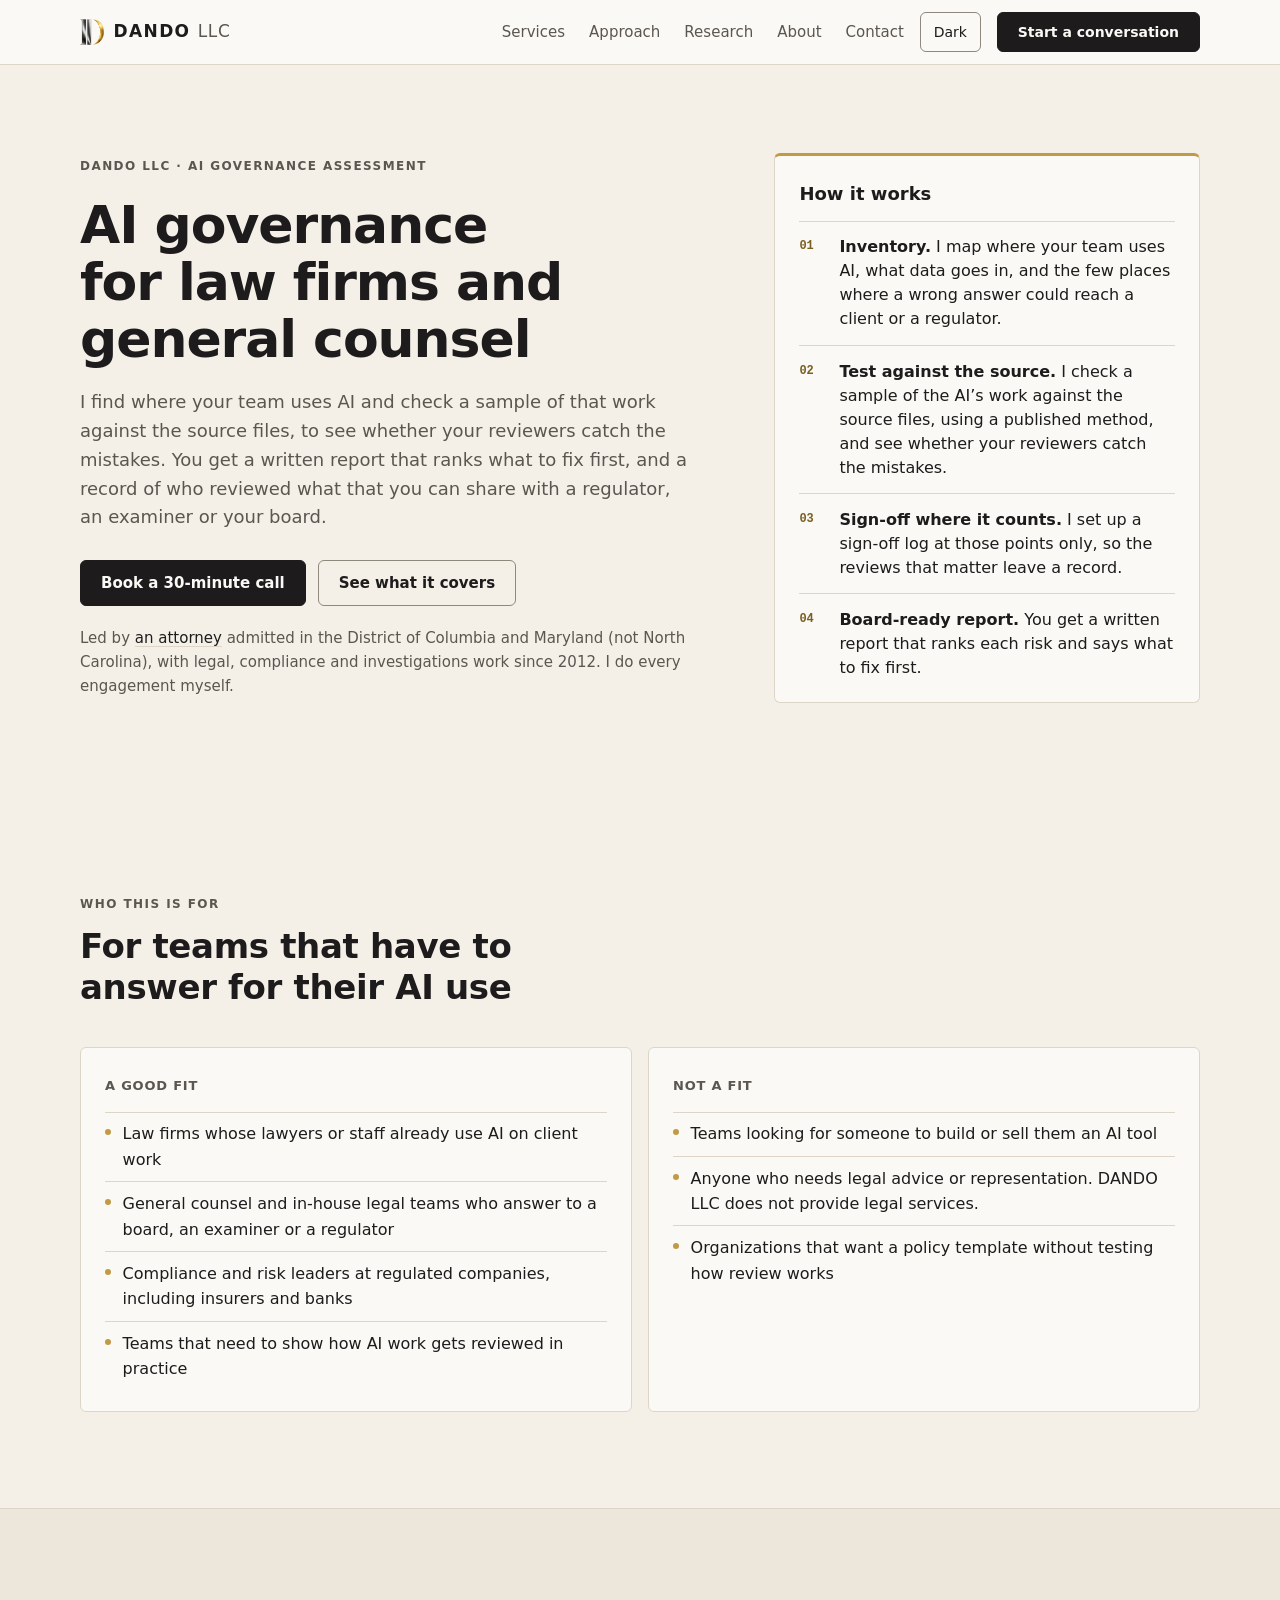
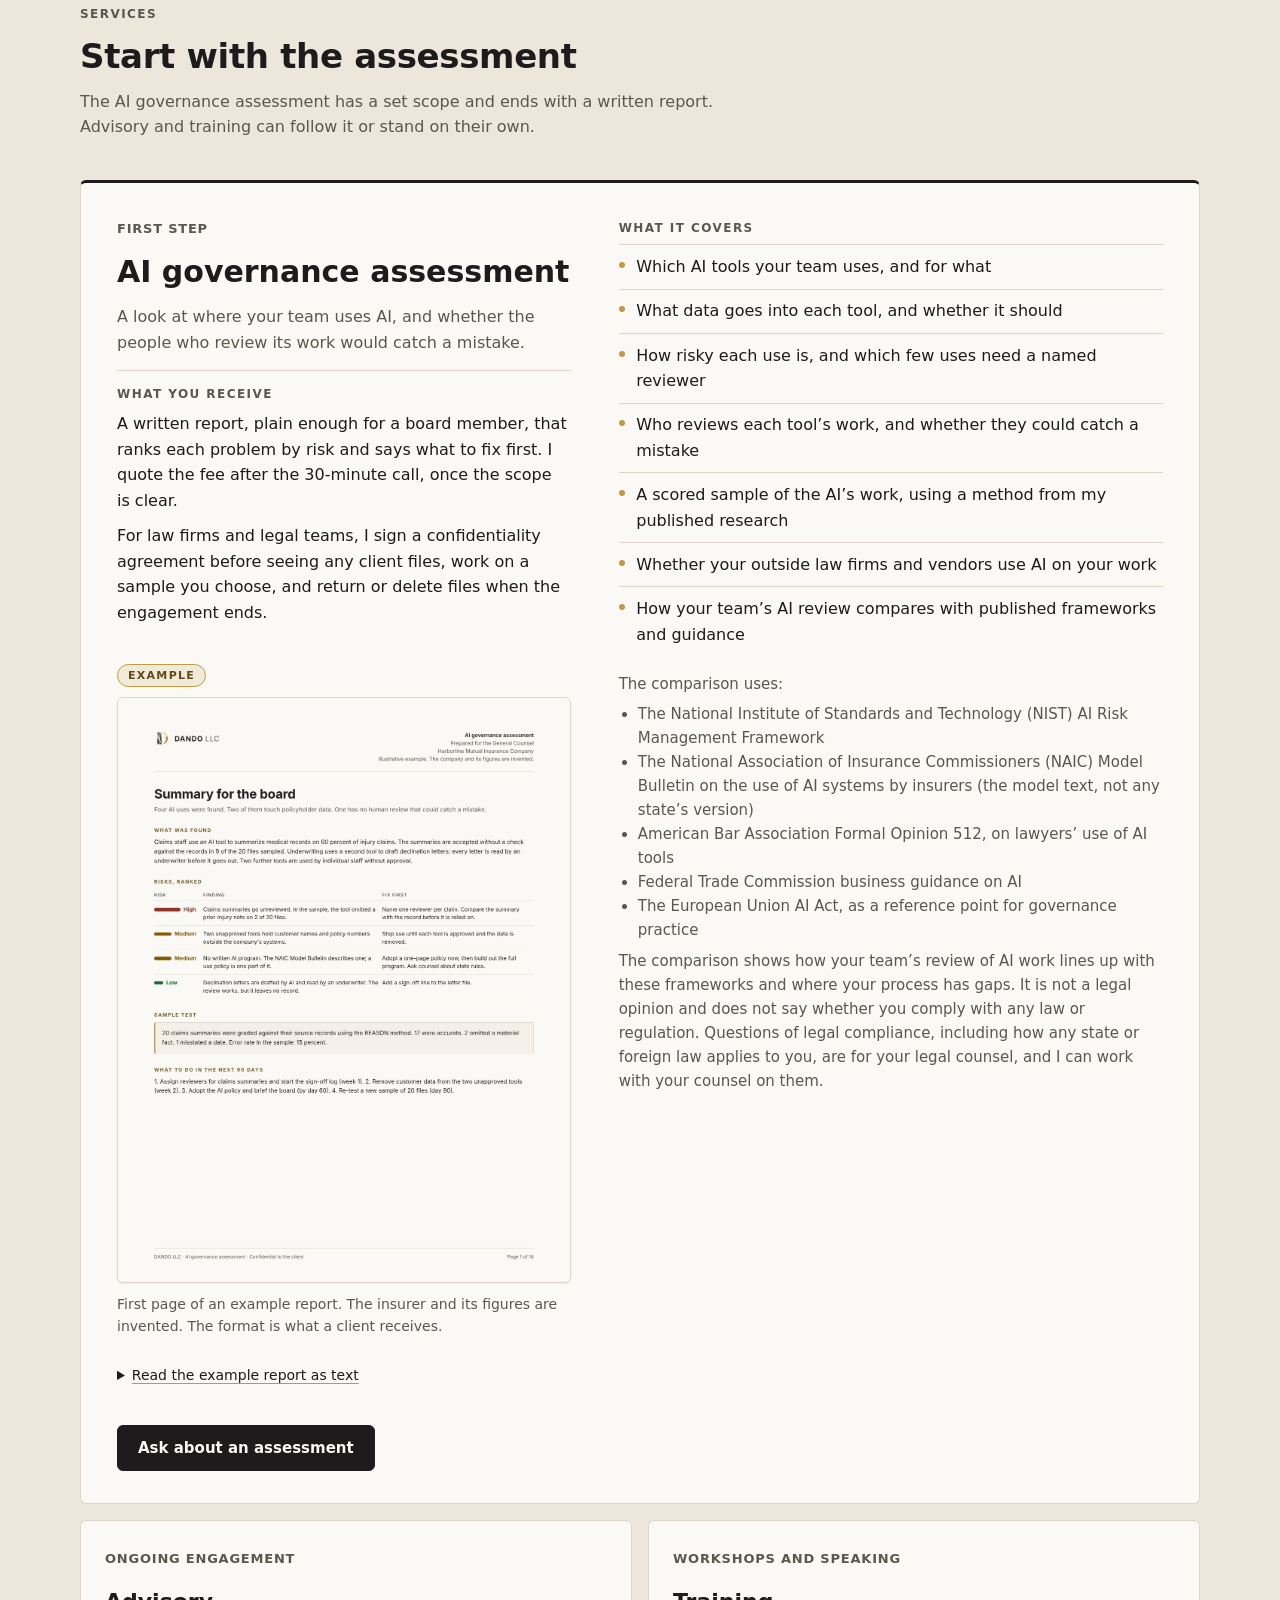
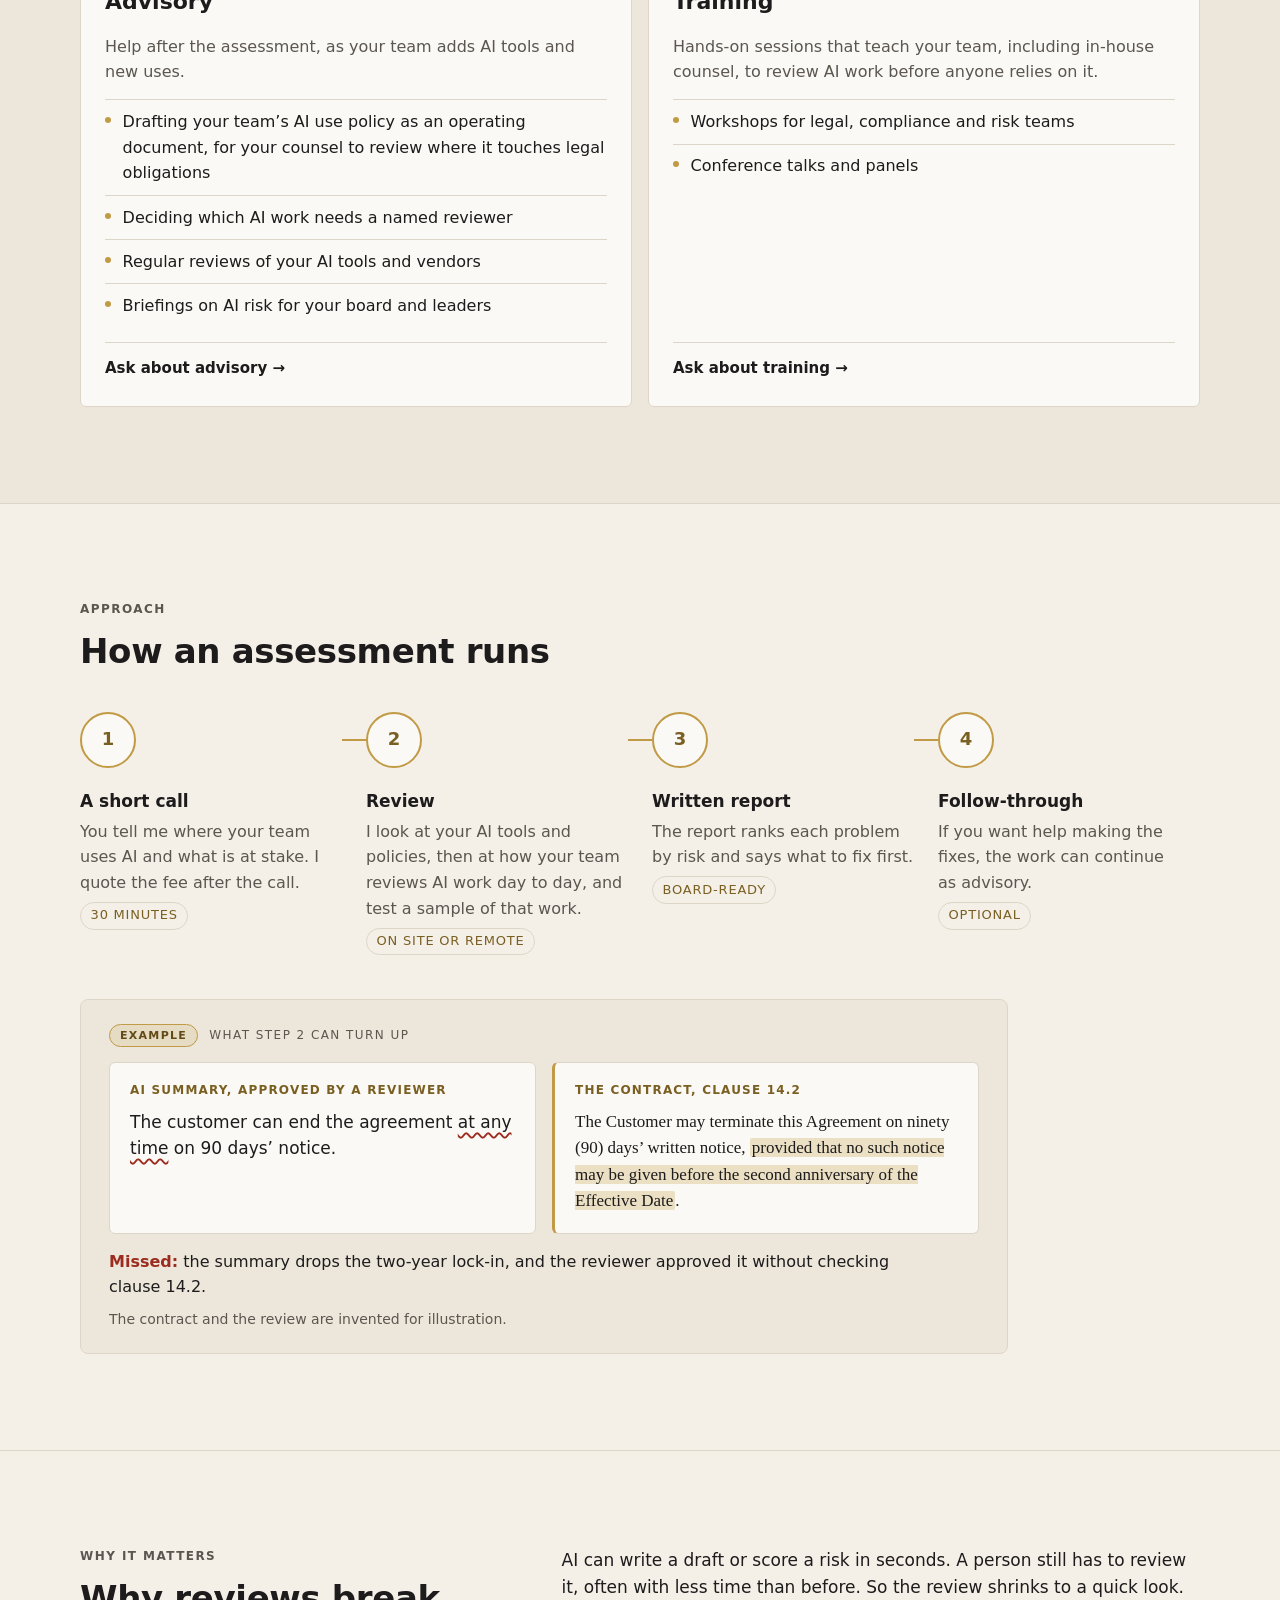
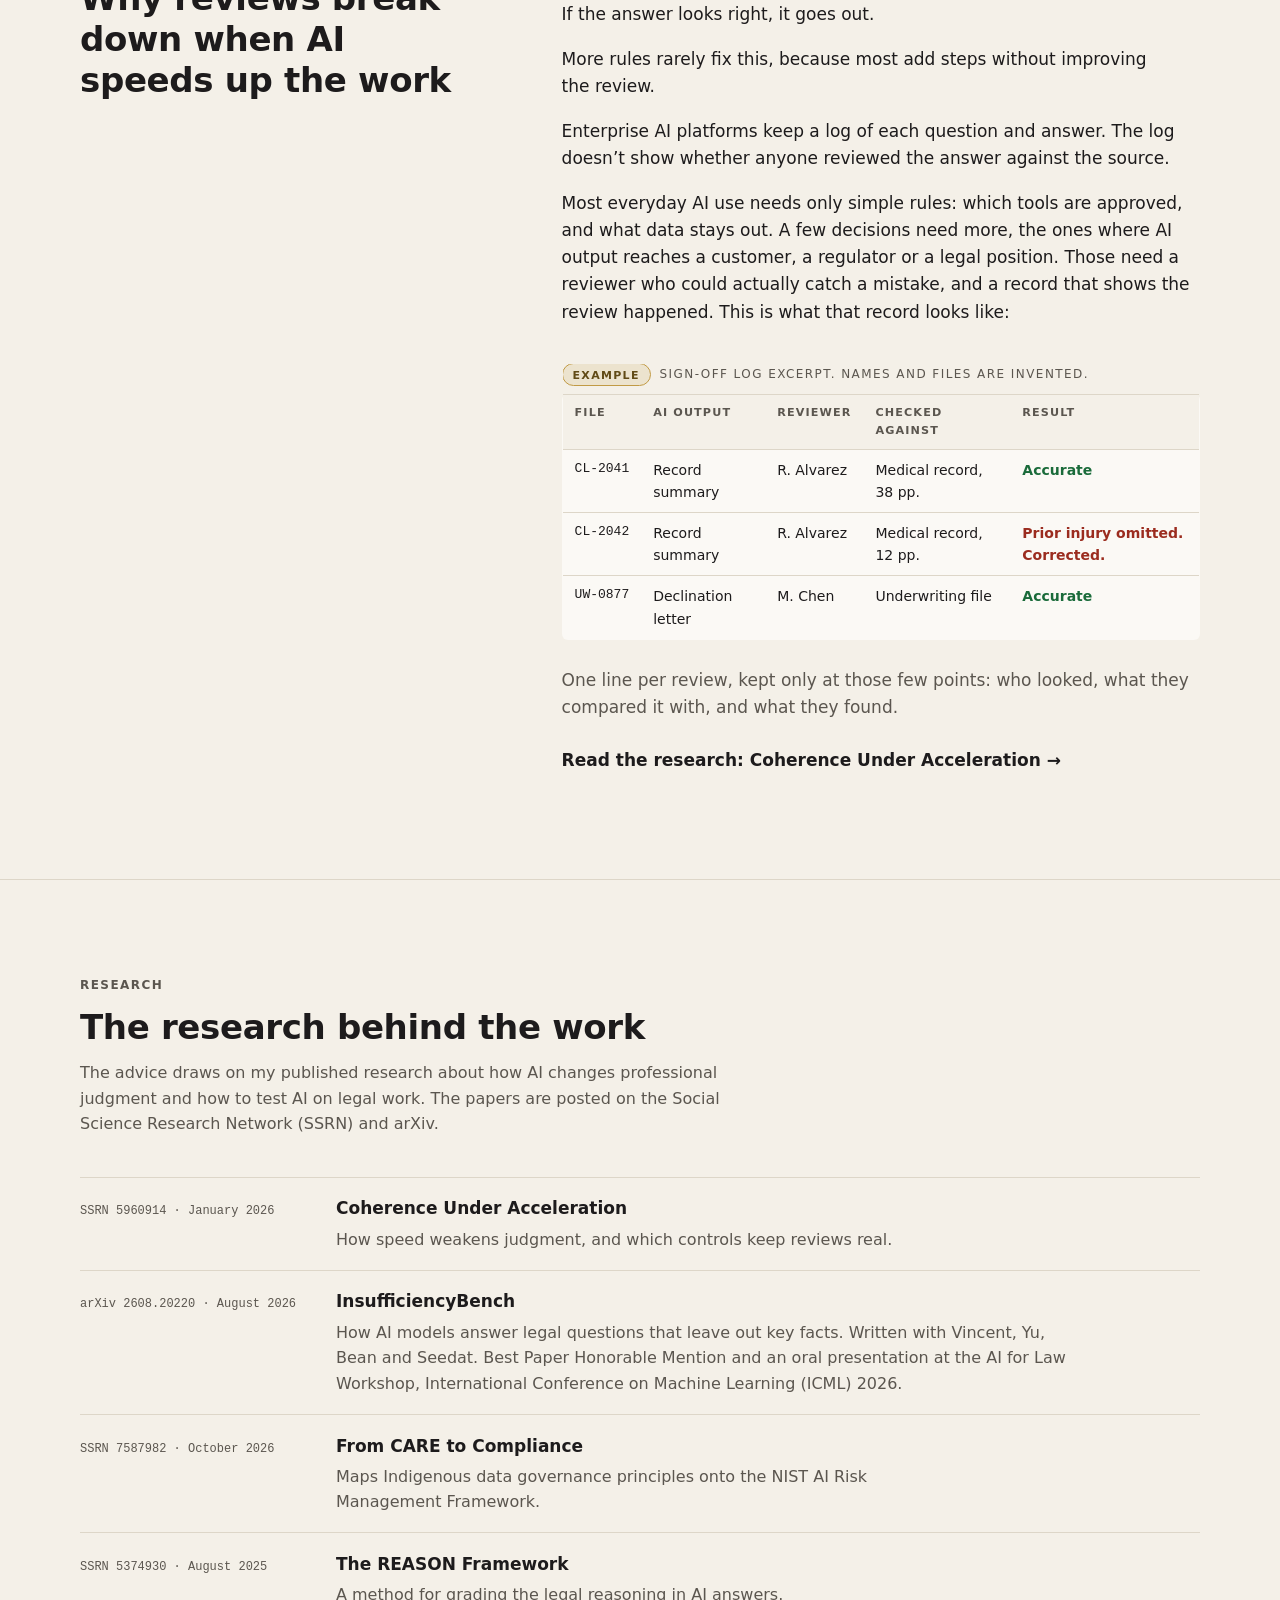
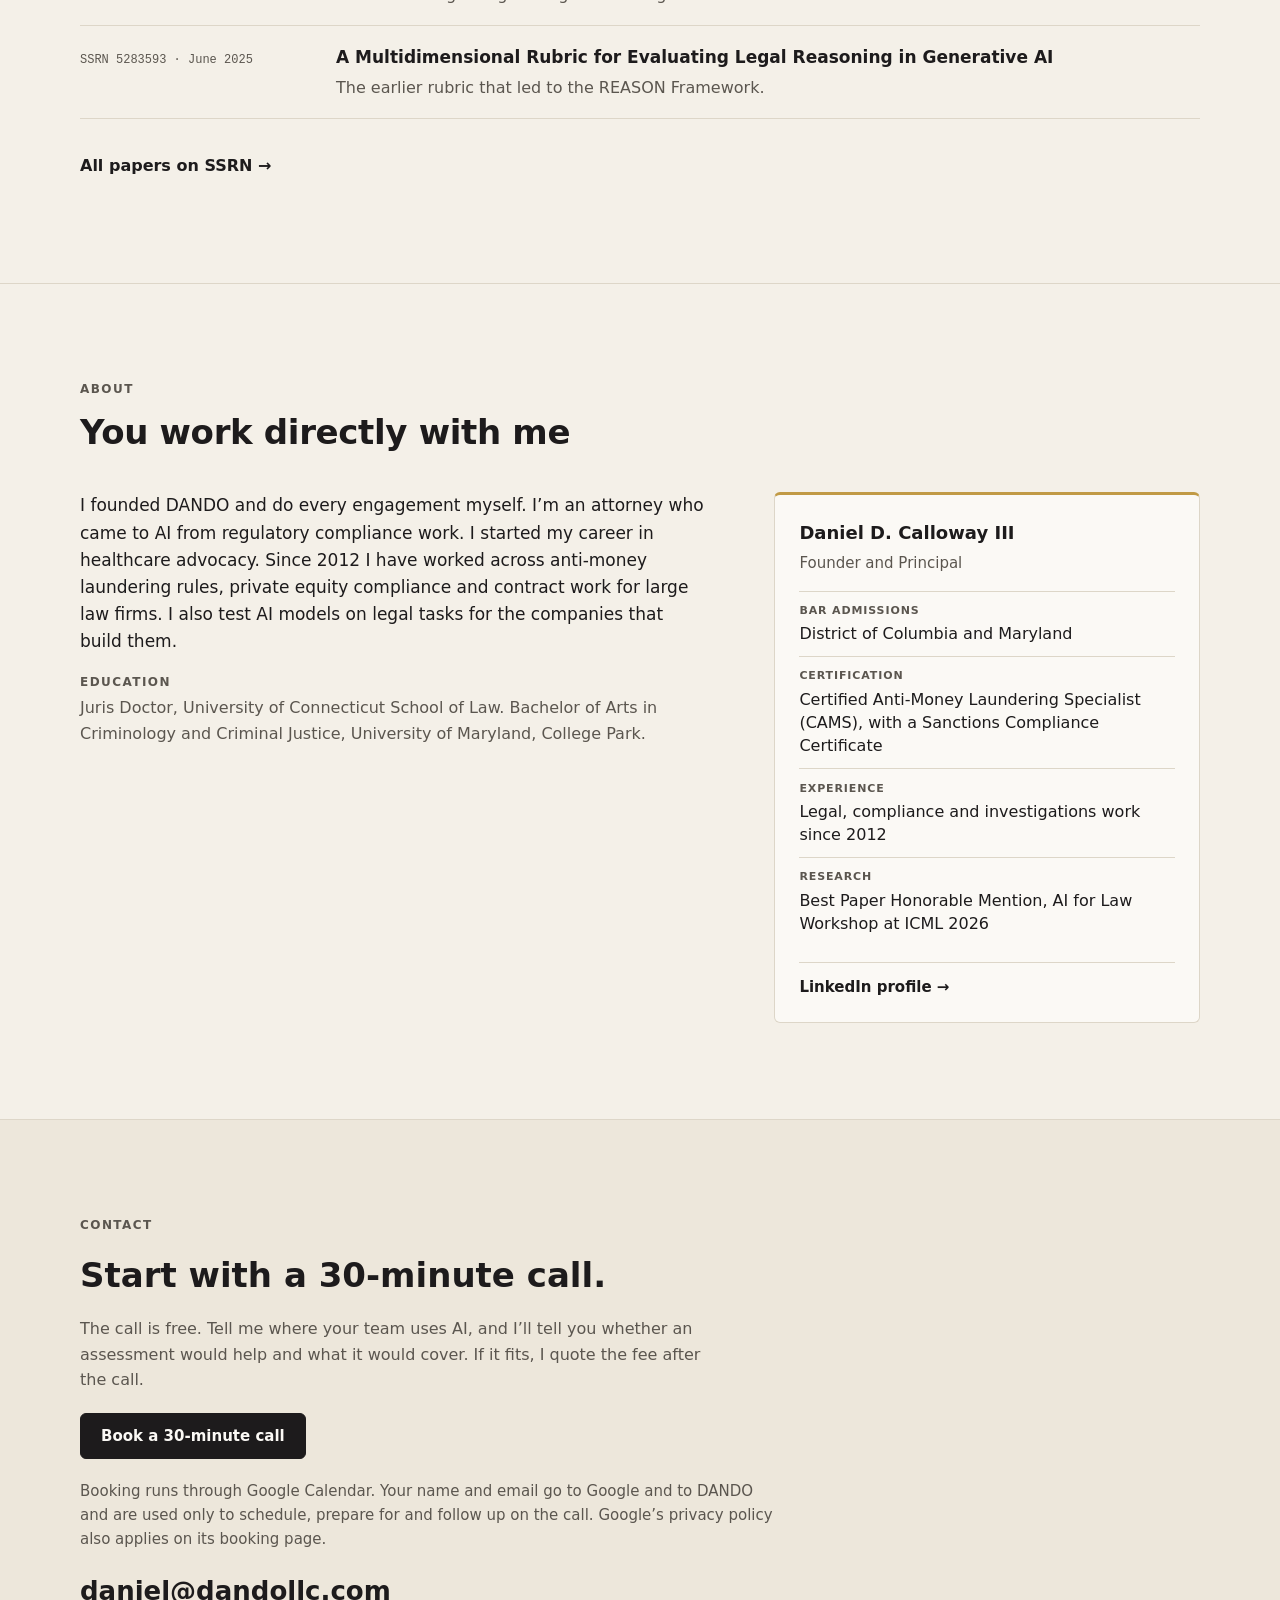
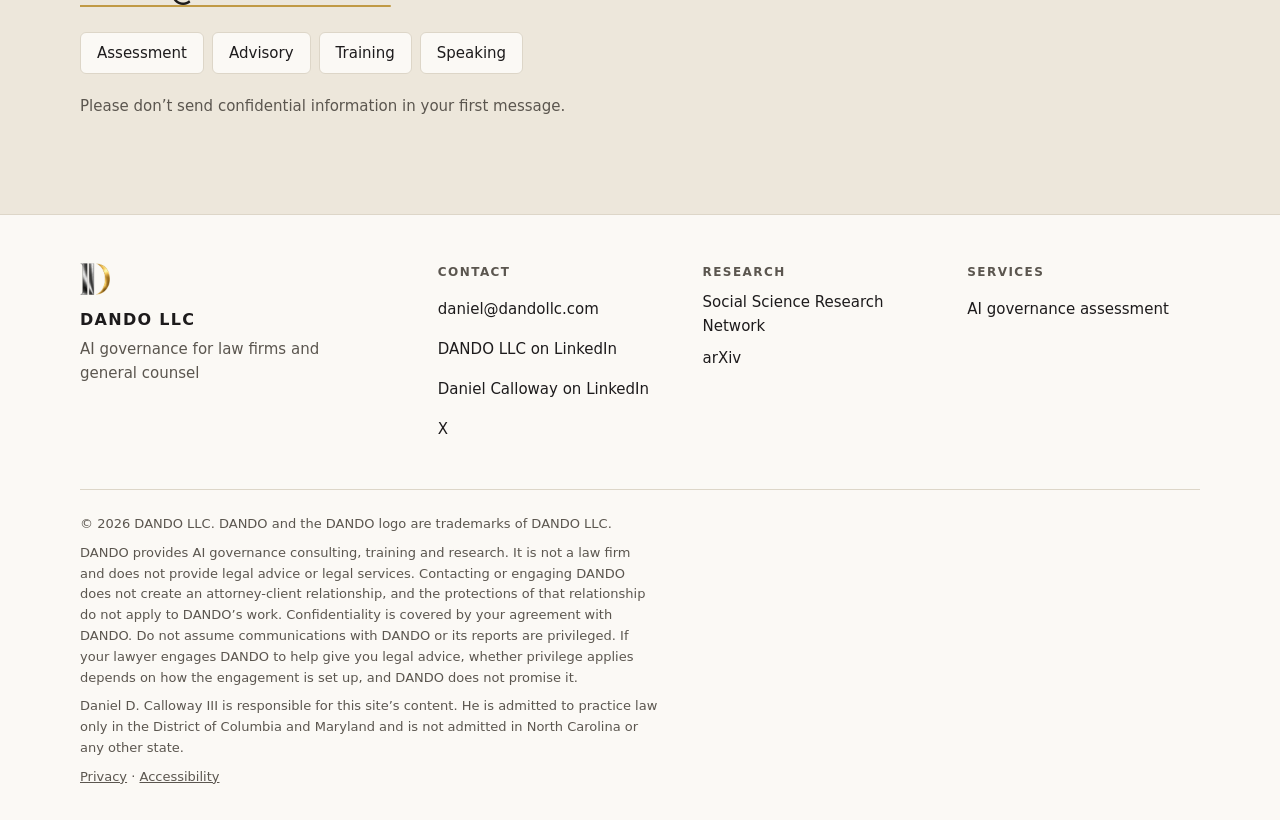
==== index.html @ 9b018354 "Legal review: service scope, disclaimers, privacy and accessibility pages (preview) Frames the frame" ====
<!DOCTYPE html>
<html lang="en" data-theme="light">
<head>
<meta charset="UTF-8">
<meta name="viewport" content="width=device-width, initial-scale=1, viewport-fit=cover">
<title>DANDO LLC | AI governance for law firms and general counsel</title>
<meta name="description" content="An attorney-led AI governance assessment for law firms and general counsel: where your team uses AI, whether reviewers catch its mistakes, and a board-ready report with a ranked fix list. Led by an attorney admitted in the District of Columbia and Maryland.">
<link rel="canonical" href="https://dandollc.com/">
<meta name="theme-color" content="#F4F0E8">
<meta property="og:type" content="website">
<meta property="og:site_name" content="DANDO LLC">
<meta property="og:title" content="DANDO LLC: AI governance for law firms and general counsel">
<meta property="og:description" content="An attorney-led AI governance assessment: where your team uses AI, whether reviewers catch its mistakes, and a board-ready report with a ranked fix list.">
<meta property="og:url" content="https://dandollc.com/">
<meta property="og:image" content="https://dandollc.com/social-card-2026-10-30.jpg">
<meta property="og:image:width" content="1200">
<meta property="og:image:height" content="630">
<meta property="og:image:alt" content="DANDO LLC: AI governance for law firms and general counsel">
<meta name="twitter:card" content="summary_large_image">
<meta name="twitter:title" content="DANDO LLC: AI governance for law firms and general counsel">
<meta name="twitter:description" content="An attorney-led AI governance assessment: where your team uses AI, whether reviewers catch its mistakes, and a board-ready report with a ranked fix list.">
<meta name="twitter:image" content="https://dandollc.com/social-card-2026-10-30.jpg">
<link rel="icon" type="image/png" href="dando-mark-nostar.png">
<style>
  /* Layout: one 72rem column. Palette follows the DANDO mark: ink and warm gray on a paper ground, gold as the accent. */
  :root {
    --bg: #F4F0E8;
    --surface: #FBF9F5;
    --fg: #1D1B1C;
    --muted: #5B564F;
    --line: #DDD6C8;
    --line-strong: #8F887C;
    --action: #1D1B1C;
    --action-hover: #000000;
    --on-action: #FBF9F5;
    --accent: #7A5F22;
    --gold: #C19A45;
    --band: #EDE7DB;
    --f-sans: system-ui, -apple-system, "Segoe UI", Roboto, "Helvetica Neue", Arial, sans-serif;
    --f-mono: ui-monospace, "SF Mono", Menlo, Consolas, monospace;
    --radius: 6px;
    --wrap: 72rem;
    --header-h: 64px;
    color-scheme: light;
  }
  :root[data-theme="dark"] {
    --bg: #121113;
    --surface: #1C1A1D;
    --fg: #ECE8E1;
    --muted: #A8A39A;
    --line: #34302F;
    --line-strong: #6E6862;
    --action: #C19A45;
    --action-hover: #DCBD6E;
    --on-action: #121113;
    --accent: #DCBD6E;
    --gold: #C19A45;
    --band: #17161A;
    color-scheme: dark;
  }

  *, *::before, *::after { box-sizing: border-box; }
  * { margin: 0; padding: 0; }
  html { -webkit-text-size-adjust: 100%; text-size-adjust: 100%; scroll-behavior: smooth; scroll-padding-top: calc(var(--header-h) + 16px); }
  body {
    background: var(--bg); color: var(--fg);
    font-family: var(--f-sans); font-size: 1rem; line-height: 1.6;
    -webkit-font-smoothing: antialiased; overflow-wrap: break-word;
  }
  body::before { content: ""; position: fixed; inset: 0 0 auto; height: env(safe-area-inset-top, 0px); z-index: 60; background: var(--surface); }
  img { display: block; max-width: 100%; height: auto; }
  a { color: inherit; }
  ul, ol { list-style: none; }
  h1, h2, h3 { text-wrap: balance; color: var(--fg); }
  p { text-wrap: pretty; }
  :focus-visible { outline: 2px solid var(--accent); outline-offset: 3px; border-radius: 2px; }

  .wrap {
    width: 100%; max-width: var(--wrap); margin: 0 auto;
    padding-left: max(16px, env(safe-area-inset-left, 0px));
    padding-right: max(16px, env(safe-area-inset-right, 0px));
  }
  .eyebrow {
    display: block; font-size: 0.75rem; font-weight: 600; letter-spacing: 0.12em;
    text-transform: uppercase; color: var(--muted); text-wrap: balance;
  }

  .skip-link {
    position: absolute; left: 8px; top: -100px; z-index: 100;
    background: var(--action); color: var(--on-action); padding: 0.7rem 1rem;
    font-weight: 600; text-decoration: none; border-radius: var(--radius);
  }
  .skip-link:focus { top: 8px; }

  /* Header */
  .site-header {
    position: sticky; top: env(safe-area-inset-top, 0px); z-index: 50;
    background: var(--surface); border-bottom: 1px solid var(--line);
  }
  .header-inner { display: flex; align-items: center; gap: 1rem; min-height: var(--header-h); }
  .brand { display: inline-flex; align-items: center; gap: 0.6rem; text-decoration: none; margin-right: auto; min-height: 44px; }
  .brand img { height: 26px; width: auto; }
  .brand-name { font-size: 1.0625rem; font-weight: 700; letter-spacing: 0.08em; }
  .brand-name span { font-weight: 400; letter-spacing: 0.04em; color: var(--muted); }
  .logo-dark { display: none !important; }
  :root[data-theme="dark"] .logo-light { display: none !important; }
  :root[data-theme="dark"] .logo-dark { display: block !important; }
  /* Dark theme: long-flare mark. The D matches the light mark's size; the glow overflows without moving the layout. */
  :root[data-theme="dark"] .brand img.logo-dark { height: 32.5px; margin: -3.25px -9.6px -3.25px 0; }

  .nav { display: flex; align-items: center; gap: 1.5rem; }
  .nav a { font-size: 0.9375rem; color: var(--muted); text-decoration: none; min-height: 44px; display: inline-flex; align-items: center; }
  .nav a:hover { color: var(--fg); }
  .nav .nav-cta { display: none; }
  .theme-btn, .menu-btn {
    font: 500 0.875rem/1 var(--f-sans); color: var(--fg); background: transparent;
    border: 1px solid var(--line-strong); border-radius: var(--radius);
    min-height: 40px; padding: 0 0.8rem; cursor: pointer;
  }
  .theme-btn:hover, .menu-btn:hover { border-color: var(--muted); }
  .menu-btn { display: none; }

  @media (max-width: 860px) {
    .nav {
      position: absolute; top: 100%; left: 0; right: 0;
      flex-direction: column; align-items: stretch; gap: 0;
      background: var(--surface); border-bottom: 1px solid var(--line);
      padding: 0.25rem max(16px, env(safe-area-inset-right, 0px)) 1rem max(16px, env(safe-area-inset-left, 0px));
      max-height: calc(100vh - var(--header-h) - env(safe-area-inset-top, 0px));
      max-height: calc(100dvh - var(--header-h) - env(safe-area-inset-top, 0px));
      overflow-y: auto; overscroll-behavior: contain;
    }
    .nav a { min-height: 48px; border-bottom: 1px solid var(--line); color: var(--fg); }
    .nav .nav-cta { display: flex; justify-content: center; margin-top: 1rem; border: 0; color: var(--on-action); }
    .nav .nav-cta:hover { color: var(--on-action); }
    html:not(.js) .nav { position: static; flex: 0 0 100%; padding-left: 0; padding-right: 0; border-bottom: 0; max-height: none; overflow: visible; }
    html:not(.js) .header-inner { flex-wrap: wrap; }
    html.js .nav { display: none; }
    html.js .nav.is-open { display: flex; }
    html.js .menu-btn { display: inline-flex; align-items: center; }
    .header-cta { display: none !important; }
  }

  /* Buttons */
  .btn {
    display: inline-flex; align-items: center; justify-content: center;
    min-height: 46px; padding: 0 1.25rem; border-radius: var(--radius);
    font: 600 0.9375rem/1.2 var(--f-sans); text-decoration: none;
    border: 1px solid transparent; transition: background-color .15s ease, border-color .15s ease;
  }
  .btn-primary { background: var(--action); color: var(--on-action); border-color: var(--action); }
  .btn-primary:hover { background: var(--action-hover); border-color: var(--action-hover); }
  .btn-secondary { background: transparent; color: var(--fg); border-color: var(--line-strong); }
  .btn-secondary:hover { border-color: var(--fg); }
  .header-cta { min-height: 40px; font-size: 0.875rem; }

  /* Sections */
  .section { padding-block: 4.5rem; }
  .section + .section { border-top: 1px solid var(--line); }
  .section-head { max-width: 44rem; margin-bottom: 2.5rem; display: grid; gap: 0.75rem; }
  .section-head h2 { font-size: clamp(1.625rem, 3vw, 2.125rem); line-height: 1.2; font-weight: 650; letter-spacing: -0.01em; }
  .section-head p { color: var(--muted); max-width: 40rem; }

  /* Hero */
  .hero { padding-block: 4rem 4.5rem; }
  .hero-grid { display: grid; gap: 2.5rem; }
  .hero-grid > * { min-width: 0; }
  .hero-copy { display: grid; gap: 1.25rem; align-content: start; }
  .hero h1 { font-size: clamp(2.125rem, 5vw, 3.25rem); line-height: 1.1; font-weight: 700; letter-spacing: -0.02em; max-width: 20ch; }
  .hero-lede { font-size: 1.125rem; color: var(--muted); max-width: 38rem; }
  .hero-actions { display: flex; flex-wrap: wrap; gap: 0.75rem; margin-top: 0.5rem; }

  .hero-note { font-size: 0.9375rem; color: var(--muted); }
  .hero-note a { color: var(--fg); text-decoration: underline; text-decoration-color: var(--line); text-underline-offset: 3px; }
  .hero-note a:hover { text-decoration-color: currentColor; }

  .principles-card {
    background: var(--surface); border: 1px solid var(--line); border-radius: var(--radius);
    border-top: 3px solid var(--gold);
    padding: 1.5rem 1.5rem 0.5rem; display: grid; gap: 0.75rem; align-content: start;
  }
  .principles-card h2 { font-size: 1.125rem; font-weight: 650; }
  .principles-example { color: var(--muted); font-size: 0.9375rem; margin-top: -0.35rem; }
  .principles { counter-reset: principle; }
  .principles li {
    counter-increment: principle; display: grid; grid-template-columns: 2rem minmax(0, 1fr); gap: 0.5rem;
    padding: 0.85rem 0; border-top: 1px solid var(--line); font-size: 1rem; line-height: 1.5;
  }
  .principles li::before {
    content: counter(principle, decimal-leading-zero); font: 600 0.75rem/1.95 var(--f-mono);
    color: var(--accent); font-variant-numeric: tabular-nums;
  }

  /* Point of view */
  .thesis { border-top: 1px solid var(--line); }
  .thesis-grid { display: grid; gap: 1.5rem; }
  .thesis-grid > * { min-width: 0; }
  .thesis-grid .section-head { margin-bottom: 0; align-content: start; }
  .thesis-body { display: grid; gap: 1.1rem; max-width: 40rem; }
  .thesis-body p { font-size: 1.0625rem; }
  .thesis-body strong { font-weight: 650; }
  .thesis-link a { color: var(--fg); font-weight: 600; text-decoration: none; display: inline-flex; min-height: 44px; align-items: center; }
  .thesis-link a:hover { color: var(--accent); text-decoration: underline; text-decoration-color: var(--gold); text-underline-offset: 3px; }

  .facts { display: grid; gap: 0; }
  .facts li { display: grid; gap: 0.2rem; padding: 0.7rem 0; border-top: 1px solid var(--line); font-size: 1rem; line-height: 1.45; }
  .facts .k { color: var(--muted); font-size: 0.6875rem; font-weight: 600; letter-spacing: 0.08em; text-transform: uppercase; }

  /* Services */
  .services { background: var(--band); }
  .offer-lead {
    background: var(--surface); border: 1px solid var(--line); border-top: 3px solid var(--fg);
    border-radius: var(--radius); padding: 1.75rem 1.5rem 1.5rem; display: grid; gap: 1.75rem;
  }
  .offer-lead > * { min-width: 0; }
  .offer-lead-intro { display: grid; gap: 0.9rem; align-content: start; }
  .offer-lead h3 { font-size: clamp(1.5rem, 3vw, 1.875rem); font-weight: 650; line-height: 1.2; }
  .offer-lead .btn { justify-self: start; margin-top: 0.25rem; }
  .offer-receive { border-top: 1px solid var(--line); padding-top: 0.9rem; font-size: 1rem; }
  .list-label { display: block; font-size: 0.75rem; font-weight: 600; letter-spacing: 0.12em; text-transform: uppercase; color: var(--muted); margin-bottom: 0.4rem; }
  .offers-two { display: grid; gap: 1rem; margin-top: 1rem; }
  .offer-small {
    margin-top: 2rem; background: var(--surface); border: 1px solid var(--line); border-left: 3px solid var(--gold);
    border-radius: var(--radius); padding: 1.5rem; display: grid; gap: 1.25rem;
  }
  .offer-small > * { min-width: 0; }
  .offer-small-intro { display: grid; gap: 0.75rem; align-content: start; }
  .offer-small h3 { font-size: 1.375rem; font-weight: 650; }
  .offer-small .offer-ask { border-top: 0; padding-top: 0; justify-self: start; }
  .offer-small li { padding: 0.55rem 0 0.55rem 1.1rem; border-top: 1px solid var(--line); position: relative; font-size: 1rem; }
  .offer-small li::before { content: ""; position: absolute; left: 0; top: 1.05rem; width: 6px; height: 6px; border-radius: 50%; background: var(--gold); }
  .hero-alt { margin-top: -0.25rem; }
  .offer {
    background: var(--surface); border: 1px solid var(--line); border-radius: var(--radius);
    padding: 1.75rem 1.5rem 1.25rem; display: flex; flex-direction: column; gap: 0.9rem;
  }
  .offer h3 { font-size: 1.375rem; font-weight: 650; }
  .offer-type { font-size: 0.8125rem; font-weight: 600; letter-spacing: 0.06em; text-transform: uppercase; color: var(--muted); }
  .offer h3.offer-type { font-size: 0.8125rem; font-weight: 600; margin: 0; }
  .offer-desc { color: var(--muted); }
  .offer ul { flex: 1; display: grid; align-content: start; }
  .offer li, .offer-lead li { padding: 0.55rem 0 0.55rem 1.1rem; border-top: 1px solid var(--line); position: relative; font-size: 1rem; }
  .offer li::before, .offer-lead li::before { content: ""; position: absolute; left: 0; top: 1.05rem; width: 6px; height: 6px; border-radius: 50%; background: var(--gold); }
  .offer-ask { display: inline-flex; align-items: center; min-height: 44px; color: var(--fg); font-weight: 600; font-size: 0.9375rem; text-decoration: none; border-top: 1px solid var(--line); padding-top: 0.5rem; }
  .offer-ask:hover { color: var(--accent); text-decoration: underline; text-decoration-color: var(--gold); text-underline-offset: 3px; }
  .frameworks-note { margin-top: 1rem; font-size: 0.9375rem; color: var(--muted); display: grid; gap: 0.4rem; }
  .frameworks-note ul { list-style: disc; padding-left: 1.2rem; }
  .frameworks-note li { padding: 0; border: 0; font-size: inherit; }
  .frameworks-note li::before { content: none; }

  /* Approach */
  .steps { display: grid; gap: 1.5rem; counter-reset: step; }
  .step { display: grid; grid-template-columns: 2.5rem 1fr; gap: 1rem; align-items: start; align-content: start; }
  .step > div { min-width: 0; }
  .step-num {
    width: 2.25rem; height: 2.25rem; border-radius: 50%; border: 1px solid var(--gold);
    color: var(--fg); font: 600 0.9375rem/2.15rem var(--f-sans); text-align: center;
    font-variant-numeric: tabular-nums;
  }
  .step h3 { font-size: 1.0625rem; font-weight: 650; margin-bottom: 0.25rem; }
  .step p { color: var(--muted); font-size: 1rem; }

  /* Research */
  .papers { display: grid; }
  .paper { display: grid; gap: 0.25rem; padding: 1.1rem 0; border-top: 1px solid var(--line); }
  .paper:last-child { border-bottom: 1px solid var(--line); }
  .paper-meta { font-family: var(--f-mono); font-size: 0.75rem; color: var(--muted); font-variant-numeric: tabular-nums; }
  .paper a.paper-title { font-size: 1.0625rem; font-weight: 650; color: var(--fg); text-decoration: none; }
  .paper a.paper-title:hover { color: var(--accent); text-decoration: underline; text-underline-offset: 3px; }
  .paper p { color: var(--muted); font-size: 1rem; max-width: 46rem; }
  .research-foot { margin-top: 1.5rem; }
  .research-foot a { color: var(--fg); font-weight: 600; text-decoration: none; display: inline-flex; min-height: 44px; align-items: center; }
  .research-foot a:hover { color: var(--accent); text-decoration: underline; text-decoration-color: var(--gold); text-underline-offset: 3px; }

  /* About */
  .about-layout { display: grid; gap: 2rem; }
  .about-layout > * { min-width: 0; }
  .about-text { display: grid; gap: 1.1rem; align-content: start; max-width: 44rem; }
  /* Pictures of the work */
  .figure { margin: 1.5rem 0 0; }
  .figure img { display: block; width: 100%; height: auto; border: 1px solid var(--line); border-radius: 6px; background: var(--surface); box-shadow: 0 1px 2px rgba(0,0,0,.06); }
  .figure figcaption { margin-top: 0.6rem; font-size: 0.875rem; color: var(--muted); }
  .figure a { color: inherit; }
  .offer-receive p + p { margin-top: 0.6rem; }
  .report-text { margin: 0.75rem 0 1.25rem; font-size: 0.875rem; color: var(--muted); }
  .report-text summary { cursor: pointer; color: var(--fg); text-decoration: underline; text-decoration-color: var(--gold); text-underline-offset: 3px; }
  .report-text p, .report-text ul { margin-top: 0.6rem; }
  .report-text ul { list-style: disc; padding-left: 1.2rem; }
  .report-text li { padding: 0; border: 0; font-size: inherit; }
  .report-text li::before { content: none; }
  .report-text strong { color: var(--fg); font-weight: 600; }
  .flow { display: grid; gap: 1rem; margin: 0; padding: 0; list-style: none; counter-reset: s; }
  .flow li { position: relative; display: grid; grid-template-columns: 56px minmax(0, 1fr); gap: 1rem; align-items: start; align-content: start; }
  .flow li > div { padding-top: 0.9rem; }
  .flow .fn { width: 56px; height: 56px; border-radius: 50%; border: 2px solid var(--gold); display: grid; place-items: center; font-weight: 700; font-size: 1.125rem; color: var(--accent); background: var(--surface); position: relative; z-index: 1; }
  .flow li + li::before { content: ""; position: absolute; left: 27px; top: -1rem; height: 1rem; border-left: 2px solid var(--gold); }
  .flow h3 { margin: 0 0 0.25rem; font-size: 1.0625rem; }
  .flow p { margin: 0; color: var(--muted); }
  .flow .out { display: inline-block; margin-top: 0.4rem; font-size: 0.8125rem; letter-spacing: 0.06em; text-transform: uppercase; color: var(--accent); border: 1px solid var(--line); border-radius: 999px; padding: 0.15rem 0.6rem; }
  @media (min-width: 860px) {
    .flow { grid-template-columns: repeat(4, minmax(0, 1fr)); gap: 1.5rem; }
    .flow li { grid-template-columns: 1fr; }
    .flow li > div { padding-top: 0.25rem; }
    .flow li + li::before { left: -1.5rem; top: 27px; width: 1.5rem; height: 0; border-left: 0; border-top: 2px solid var(--gold); }
  }
  .log { width: 100%; border-collapse: collapse; font-size: 0.875rem; margin-top: 1.25rem; border: 1px solid var(--line); border-radius: 6px; overflow: hidden; background: var(--surface); }
  .log caption { caption-side: top; text-align: left; font-size: 0.75rem; letter-spacing: 0.12em; text-transform: uppercase; color: var(--muted); padding: 0 0 0.5rem; }
  .log th, .log td { text-align: left; padding: 0.55rem 0.75rem; border-bottom: 1px solid var(--line); vertical-align: top; }
  .log td:first-child { white-space: nowrap; font-family: var(--f-mono); font-size: 0.8125rem; }
  @media (max-width: 640px) { .log { display: block; overflow-x: auto; } }
  .log th { font-size: 0.7rem; letter-spacing: 0.1em; text-transform: uppercase; color: var(--muted); font-weight: 600; background: var(--bg); }
  .log tr:last-child td { border-bottom: 0; }
  .log .ok { color: #1A6B3A; font-weight: 600; } .log .fix { color: #9B2C1F; font-weight: 600; }
  :root[data-theme="dark"] .log .ok { color: #7ED39B; } :root[data-theme="dark"] .log .fix { color: #F08A7A; }
  .log-note { font-size: 0.875rem; color: var(--muted); margin-top: 0.6rem; }
  .example-tag { display: inline-block; font-size: 0.6875rem; font-weight: 700; letter-spacing: 0.12em; text-transform: uppercase; line-height: 1; color: #614A16; background: rgba(193, 154, 69, 0.16); border: 1px solid var(--gold); border-radius: 999px; padding: 0.32rem 0.62rem 0.3rem; vertical-align: middle; white-space: nowrap; }
  .figure .example-tag { margin-bottom: 0.65rem; }
  .log caption .example-tag { margin-right: 0.55rem; }
  .exhibit { margin: 2.75rem 0 0; max-width: 58rem; background: var(--band); border: 1px solid var(--line); border-radius: 8px; padding: 1.25rem; }
  .exhibit-head { display: flex; flex-wrap: wrap; align-items: center; gap: 0.55rem 0.7rem; margin: 0 0 0.95rem; }
  .exhibit-label { margin: 0; font-size: 0.75rem; letter-spacing: 0.12em; text-transform: uppercase; color: var(--muted); }
  .exhibit-pair { display: grid; gap: 1rem; }
  .exhibit-card { background: var(--surface); border: 1px solid var(--line); border-radius: 6px; padding: 1.1rem 1.25rem 1.2rem; }
  .exhibit-card.source { border-left: 3px solid var(--gold); }
  .exhibit-card-label { margin: 0 0 0.55rem; font-size: 0.75rem; letter-spacing: 0.1em; text-transform: uppercase; color: var(--accent); font-weight: 600; }
  .exhibit-card .quote { margin: 0; font-size: 1.0625rem; line-height: 1.55; }
  .exhibit-card.source .quote { font-family: Georgia, "Times New Roman", serif; }
  .exhibit mark { background: rgba(193, 154, 69, 0.28); color: inherit; padding: 0 0.12em; border-radius: 2px; }
  .exhibit .miss { text-decoration: underline wavy #9B2C1F; text-decoration-thickness: 1.5px; text-underline-offset: 4px; }
  .exhibit-result { margin: 0.9rem 0 0; }
  .exhibit-result strong { color: #9B2C1F; }
  .exhibit figcaption { margin-top: 0.5rem; font-size: 0.875rem; color: var(--muted); }
  :root[data-theme="dark"] .exhibit .miss { text-decoration-color: #F08A7A; }
  :root[data-theme="dark"] .example-tag { color: var(--accent); }
  :root[data-theme="dark"] .exhibit-result strong { color: #F08A7A; }
  @media (min-width: 760px) { .exhibit-pair { grid-template-columns: 1fr 1fr; } .exhibit { padding: 1.5rem 1.75rem 1.4rem; } }
  .contact-lead { max-width: 40rem; margin: 0; color: var(--muted); }
  .about-bio { font-size: 1.0625rem; color: var(--fg); }
  .about-more { font-size: 1rem; color: var(--muted); }
  .about-more .list-label { margin-bottom: 0.2rem; }
  .profile {
    background: var(--surface); border: 1px solid var(--line); border-top: 3px solid var(--gold);
    border-radius: var(--radius); padding: 1.5rem 1.5rem 0.75rem; display: grid; gap: 1rem; align-content: start;
  }
  .profile-photo { width: 100%; aspect-ratio: 4 / 5; object-fit: cover; border-radius: var(--radius); }
  .profile-name { font-size: 1.125rem; font-weight: 650; }
  .profile .role { color: var(--muted); font-size: 0.9375rem; margin-top: 0.15rem; }
  .profile-link { display: inline-flex; align-items: center; min-height: 48px; border-top: 1px solid var(--line); color: var(--fg); font-weight: 600; font-size: 0.9375rem; text-decoration: none; }
  .profile-link:hover { color: var(--accent); text-decoration: underline; text-decoration-color: var(--gold); text-underline-offset: 3px; }

  /* Contact */
  .contact { background: var(--band); }
  .contact-inner { max-width: 44rem; display: grid; gap: 1.25rem; }
  .contact h2 { font-size: clamp(1.625rem, 3vw, 2.125rem); line-height: 1.2; font-weight: 650; }
  .contact-email { font-size: clamp(1.25rem, 3vw, 1.625rem); font-weight: 650; color: var(--fg); text-decoration: underline; text-decoration-color: var(--gold); text-underline-offset: 5px; text-decoration-thickness: 2px; word-break: break-all; }
  .topics { display: flex; flex-wrap: wrap; gap: 0.5rem; }
  .topics a { display: inline-flex; align-items: center; min-height: 42px; padding: 0 1rem; border: 1px solid var(--line); border-radius: var(--radius); background: var(--surface); text-decoration: none; font-size: 0.9375rem; font-weight: 500; }
  .topics a:hover { border-color: var(--fg); color: var(--fg); }
  .contact-note { font-size: 0.9375rem; color: var(--muted); }

  /* Footer */
  .site-footer { border-top: 1px solid var(--line); background: var(--surface); padding-block: 3rem calc(2rem + env(safe-area-inset-bottom, 0px)); }
  .footer-grid { display: grid; gap: 2rem; }
  .footer-brand img { height: 32px; width: auto; }
  :root[data-theme="dark"] .footer-brand img.logo-dark { height: 40px; margin: -4px 0; }
  .footer-brand p { margin-top: 0.75rem; font-weight: 700; letter-spacing: 0.08em; }
  .footer-brand .tag { font-weight: 400; letter-spacing: 0; color: var(--muted); font-size: 0.9375rem; margin-top: 0.25rem; }
  .site-footer h2 { font-size: 0.75rem; font-weight: 600; letter-spacing: 0.12em; text-transform: uppercase; color: var(--muted); margin-bottom: 0.4rem; }
  .site-footer li a { display: inline-flex; align-items: center; min-height: 40px; text-decoration: none; font-size: 0.9375rem; }
  .site-footer li a:hover { color: var(--accent); }
  .footer-bottom { margin-top: 2.5rem; padding-top: 1.5rem; border-top: 1px solid var(--line); display: grid; gap: 0.5rem; font-size: 0.8125rem; color: var(--muted); }
  .footer-bottom p { max-width: 70ch; }

  @media (min-width: 640px) {
    .footer-grid { grid-template-columns: 1fr 1fr; }
    .paper { grid-template-columns: 14rem 1fr; column-gap: 2rem; align-items: baseline; }
    .paper-meta { grid-row: 1 / span 2; }
    .steps { grid-template-columns: 1fr 1fr; column-gap: 2.5rem; }
  }
  @media (min-width: 760px) {
    .offers-two { grid-template-columns: 1fr 1fr; }
  }
  @media (min-width: 960px) {
    .section { padding-block: 6rem; }
    .hero { padding-block: 5.5rem 6rem; }
    .hero-grid { grid-template-columns: minmax(0, 3fr) minmax(0, 2fr); column-gap: 3.5rem; align-items: center; }
    .offer-lead { grid-template-columns: minmax(0, 5fr) minmax(0, 6fr); column-gap: 3rem; padding: 2.25rem 2.25rem 2rem; }
    .offer-small { grid-template-columns: minmax(0, 5fr) minmax(0, 6fr); column-gap: 3rem; padding: 1.75rem 2.25rem; }
    .thesis-grid { grid-template-columns: minmax(0, 2fr) minmax(0, 3fr); column-gap: 3.5rem; }
    .steps { grid-template-columns: repeat(4, 1fr); }
    .step { grid-template-columns: 1fr; }
    .about-layout { grid-template-columns: minmax(0, 3fr) minmax(0, 2fr); column-gap: 3.5rem; }
    .footer-grid { grid-template-columns: 1.4fr 1fr 1fr 1fr; }
  }
  @media (prefers-reduced-motion: reduce) {
    html { scroll-behavior: auto; }
    *, *::before, *::after { transition: none !important; }
  }
</style>
<script>
  document.documentElement.classList.add('js');
  try { if (localStorage.getItem('dando-theme') === 'dark') document.documentElement.setAttribute('data-theme', 'dark'); } catch (e) {}
</script>
<script type="application/ld+json">
{
  "@context": "https://schema.org",
  "@type": "Organization",
  "name": "DANDO LLC",
  "url": "https://dandollc.com/",
  "logo": "https://dandollc.com/dando-mark-nostar-on-light.png",
  "email": "daniel@dandollc.com",
  "description": "AI governance assessments for law firms and general counsel.",
  "sameAs": [
    "https://www.linkedin.com/company/dando-llc/"
  ],
  "founder": {
    "@type": "Person",
    "name": "Daniel D. Calloway III",
    "url": "https://www.linkedin.com/in/callowayesq/",
    "jobTitle": "Founder and Principal, DANDO LLC",
    "sameAs": [
      "https://www.linkedin.com/in/callowayesq/",
      "https://x.com/callowayesq",
      "https://papers.ssrn.com/sol3/cf_dev/AbsByAuth.cfm?per_id=7682344"
    ]
  }
}
</script>
</head>
<body>

<a class="skip-link" href="#main">Skip to content</a>

<header class="site-header">
  <div class="wrap header-inner">
    <a class="brand" href="./" aria-label="DANDO LLC home">
      <img class="logo-light" src="dando-mark-nostar-on-light.png" width="177" height="192" alt="" aria-hidden="true">
      <img class="logo-dark" src="dando-mark-flare-on-dark.png" width="165" height="160" alt="" aria-hidden="true">
      <span class="brand-name">DANDO <span>LLC</span></span>
    </a>
    <nav class="nav" id="site-nav" aria-label="Sections">
      <a href="#services">Services</a>
      <a href="#approach">Approach</a>
      <a href="#research">Research</a>
      <a href="#about">About</a>
      <a href="#contact">Contact</a>
      <a class="btn btn-primary nav-cta" href="#contact">Start a conversation</a>
    </nav>
    <button class="theme-btn" type="button" id="theme-btn" aria-pressed="false">Dark</button>
    <a class="btn btn-primary header-cta" href="#contact">Start a conversation</a>
    <button class="menu-btn" type="button" aria-expanded="false" aria-controls="site-nav">Menu</button>
  </div>
</header>

<main id="main" tabindex="-1">

<section class="hero" aria-labelledby="hero-title">
  <div class="wrap hero-grid">
    <div class="hero-copy">
      <span class="eyebrow">DANDO LLC &middot; AI governance assessment</span>
      <h1 id="hero-title">AI governance for law firms and general counsel</h1>
      <p class="hero-lede">I find where your team uses AI and check a sample of that work against the source files, to see whether your reviewers catch the mistakes. You get a written report that ranks what to fix first, and a record of who reviewed what that you can share with a regulator, an examiner or your board.</p>
      <div class="hero-actions">
        <a href="https://calendar.google.com/calendar/appointments/schedules/AcZssZ2Tv8VllMrl5kL9UvSXAp3iEmmsTnsm45xSdXyyjG5At5GldBkTYADpoZZcaoclMWQwm9wZTdU8" target="_blank" rel="noopener" class="btn btn-primary" data-book>Book a 30-minute call</a>
        <a href="#services" class="btn btn-secondary">See what it covers</a>
      </div>
      <p class="hero-note">Led by <a href="#about">an attorney</a> admitted in the District of Columbia and Maryland (not North Carolina), with legal, compliance and investigations work since 2012. I do every engagement myself.</p>
    </div>

    <aside class="principles-card" aria-labelledby="principles-title">
      <h2 id="principles-title">How it works</h2>
      <ol class="principles">
        <li><span><strong>Inventory.</strong> I map where your team uses AI, what data goes in, and the few places where a wrong answer could reach a client or a regulator.</span></li>
        <li><span><strong>Test against the source.</strong> I check a sample of the AI&rsquo;s work against the source files, using a published method, and see whether your reviewers catch the mistakes.</span></li>
        <li><span><strong>Sign-off where it counts.</strong> I set up a sign-off log at those points only, so the reviews that matter leave a record.</span></li>
        <li><span><strong>Board-ready report.</strong> You get a written report that ranks each risk and says what to fix first.</span></li>
      </ol>
    </aside>
  </div>
</section>

<section class="section" id="fit" aria-labelledby="fit-title">
  <div class="wrap">
    <div class="section-head">
      <span class="eyebrow">Who this is for</span>
      <h2 id="fit-title">For teams that have to answer for their AI use</h2>
    </div>
    <div class="offers-two">
      <div class="offer">
        <h3 class="offer-type">A good fit</h3>
        <ul>
          <li>Law firms whose lawyers or staff already use AI on client work</li>
          <li>General counsel and in-house legal teams who answer to a board, an examiner or a regulator</li>
          <li>Compliance and risk leaders at regulated companies, including insurers and banks</li>
          <li>Teams that need to show how AI work gets reviewed in practice</li>
        </ul>
      </div>
      <div class="offer">
        <h3 class="offer-type">Not a fit</h3>
        <ul>
          <li>Teams looking for someone to build or sell them an AI tool</li>
          <li>Anyone who needs legal advice or representation. DANDO LLC does not provide legal services.</li>
          <li>Organizations that want a policy template without testing how review works</li>
        </ul>
      </div>
    </div>
  </div>
</section>


<section class="section services" id="services" aria-labelledby="services-title">
  <div class="wrap">
    <div class="section-head">
      <span class="eyebrow">Services</span>
      <h2 id="services-title">Start with the assessment</h2>
      <p>The AI governance assessment has a set scope and ends with a written report. Advisory and training can follow it or stand on their own.</p>
    </div>

    <article class="offer-lead" aria-labelledby="assessment-title">
      <div class="offer-lead-intro">
        <span class="offer-type">First step</span>
        <h3 id="assessment-title">AI governance assessment</h3>
        <p class="offer-desc">A look at where your team uses AI, and whether the people who review its work would catch a mistake.</p>
        <div class="offer-receive">
          <span class="list-label">What you receive</span>
          <p>A written report, plain enough for a board member, that ranks each problem by risk and says what to fix first. I quote the fee after the 30-minute call, once the scope is clear.</p>
          <p>For law firms and legal teams, I sign a confidentiality agreement before seeing any client files, work on a sample you choose, and return or delete files when the engagement ends.</p>
        </div>
        <figure class="figure">
          <span class="example-tag">Example</span>
          <a href="sample-report.jpg" target="_blank" rel="noopener"><img src="sample-report.jpg" width="1200" height="1553" loading="lazy" alt="Sample first page of an assessment report for a fictional insurer: a board summary, four risks ranked high to low with a fix for each, a sample test result, and a 90-day list."></a>
          <figcaption>First page of an example report. The insurer and its figures are invented. The format is what a client receives.</figcaption>
        </figure>
        <details class="report-text">
          <summary>Read the example report as text</summary>
          <p><strong>AI governance assessment.</strong> Prepared for the General Counsel, Harborline Mutual Insurance Company. Illustrative example. The company and its figures are invented.</p>
          <p><strong>Summary for the board.</strong> Four AI uses were found. Two of them touch policyholder data. One has no human review that could catch a mistake.</p>
          <p><strong>What was found.</strong> Claims staff use an AI tool to summarize medical records on 60 percent of injury claims. The summaries are accepted without a check against the records in 9 of the 20 files sampled. Underwriting uses a second tool to draft declination letters; every letter is read by an underwriter before it goes out. Two further tools are used by individual staff without approval.</p>
          <p><strong>Risks, ranked.</strong></p>
          <ul>
            <li>High. Claims summaries go unreviewed. In the sample, the tool omitted a prior-injury note on 2 of 20 files. Fix first: name one reviewer per claim, and compare the summary with the record before it is relied on.</li>
            <li>Medium. Two unapproved tools hold customer names and policy numbers outside the company&rsquo;s systems. Fix first: stop use until each tool is approved and the data is removed.</li>
            <li>Medium. No written AI program. The NAIC Model Bulletin describes one; a use policy is one part of it. Fix first: adopt a one-page policy now, then build out the full program. Ask counsel about state rules.</li>
            <li>Low. Declination letters are drafted by AI and read by an underwriter. The review works, but it leaves no record. Fix first: add a sign-off line to the letter file.</li>
          </ul>
          <p><strong>Sample test.</strong> 20 claims summaries were graded against their source records using the REASON method. 17 were accurate, 2 omitted a material fact and 1 misstated a date. Error rate in the sample: 15 percent.</p>
          <p><strong>What to do in the next 90 days.</strong> Assign reviewers for claims summaries and start the sign-off log (week 1). Remove customer data from the two unapproved tools (week 2). Adopt the AI policy and brief the board (by day 60). Re-test a new sample of 20 files (day 90).</p>
        </details>
        <a class="btn btn-primary" href="mailto:daniel@dandollc.com?subject=Assessment%20inquiry">Ask about an assessment</a>
      </div>
      <div>
        <span class="list-label">What it covers</span>
        <ul>
          <li>Which AI tools your team uses, and for what</li>
          <li>What data goes into each tool, and whether it should</li>
          <li>How risky each use is, and which few uses need a named reviewer</li>
          <li>Who reviews each tool&rsquo;s work, and whether they could catch a mistake</li>
          <li>A scored sample of the AI&rsquo;s work, using a method from my published research</li>
          <li>Whether your outside law firms and vendors use AI on your work</li>
          <li>How your team&rsquo;s AI review compares with published frameworks and guidance</li>
        </ul>
        <div class="frameworks-note">
          <p>The comparison uses:</p>
          <ul>
            <li>The National Institute of Standards and Technology (NIST) AI Risk Management Framework</li>
            <li>The National Association of Insurance Commissioners (NAIC) Model Bulletin on the use of AI systems by insurers (the model text, not any state&rsquo;s version)</li>
            <li>American Bar Association Formal Opinion 512, on lawyers&rsquo; use of AI tools</li>
            <li>Federal Trade Commission business guidance on AI</li>
            <li>The European Union AI Act, as a reference point for governance practice</li>
          </ul>
          <p>The comparison shows how your team&rsquo;s review of AI work lines up with these frameworks and where your process has gaps. It is not a legal opinion and does not say whether you comply with any law or regulation. Questions of legal compliance, including how any state or foreign law applies to you, are for your legal counsel, and I can work with your counsel on them.</p>
        </div>
      </div>
    </article>

    <div class="offers-two">
      <article class="offer">
        <span class="offer-type">Ongoing engagement</span>
        <h3>Advisory</h3>
        <p class="offer-desc">Help after the assessment, as your team adds AI tools and new uses.</p>
        <ul>
          <li>Drafting your team&rsquo;s AI use policy as an operating document, for your counsel to review where it touches legal obligations</li>
          <li>Deciding which AI work needs a named reviewer</li>
          <li>Regular reviews of your AI tools and vendors</li>
          <li>Briefings on AI risk for your board and leaders</li>
        </ul>
        <a class="offer-ask" href="mailto:daniel@dandollc.com?subject=Advisory%20inquiry">Ask about advisory &rarr;</a>
      </article>

      <article class="offer">
        <span class="offer-type">Workshops and speaking</span>
        <h3>Training</h3>
        <p class="offer-desc">Hands-on sessions that teach your team, including in-house counsel, to review AI work before anyone relies on it.</p>
        <ul>
          <li>Workshops for legal, compliance and risk teams</li>
          <li>Conference talks and panels</li>
        </ul>
        <a class="offer-ask" href="mailto:daniel@dandollc.com?subject=Training%20inquiry">Ask about training &rarr;</a>
      </article>
    </div>

  </div>
</section>

<section class="section" id="approach" aria-labelledby="approach-title">
  <div class="wrap">
    <div class="section-head">
      <span class="eyebrow">Approach</span>
      <h2 id="approach-title">How an assessment runs</h2>
    </div>
    <ol class="flow" aria-label="The four steps">
      <li><span class="fn" aria-hidden="true">1</span><div><h3>A short call</h3><p>You tell me where your team uses AI and what is at stake. I quote the fee after the call.</p><span class="out">30 minutes</span></div></li>
      <li><span class="fn" aria-hidden="true">2</span><div><h3>Review</h3><p>I look at your AI tools and policies, then at how your team reviews AI work day to day, and test a sample of that work.</p><span class="out">On site or remote</span></div></li>
      <li><span class="fn" aria-hidden="true">3</span><div><h3>Written report</h3><p>The report ranks each problem by risk and says what to fix first.</p><span class="out">Board-ready</span></div></li>
      <li><span class="fn" aria-hidden="true">4</span><div><h3>Follow-through</h3><p>If you want help making the fixes, the work can continue as advisory.</p><span class="out">Optional</span></div></li>
    </ol>
    <figure class="exhibit" aria-labelledby="exhibit-tag exhibit-title">
      <div class="exhibit-head"><span class="example-tag" id="exhibit-tag">Example</span><p class="exhibit-label" id="exhibit-title">What step 2 can turn up</p></div>
      <div class="exhibit-pair">
        <div class="exhibit-card">
          <p class="exhibit-card-label">AI summary, approved by a reviewer</p>
          <p class="quote">The customer can end the agreement <span class="miss">at any time</span> on 90 days&rsquo; notice.</p>
        </div>
        <div class="exhibit-card source">
          <p class="exhibit-card-label">The contract, clause 14.2</p>
          <p class="quote">The Customer may terminate this Agreement on ninety (90) days&rsquo; written notice, <mark>provided that no such notice may be given before the second anniversary of the Effective Date</mark>.</p>
        </div>
      </div>
      <p class="exhibit-result"><strong>Missed:</strong> the summary drops the two-year lock-in, and the reviewer approved it without checking clause 14.2.</p>
      <figcaption>The contract and the review are invented for illustration.</figcaption>
    </figure>
  </div>
</section>

<section class="section thesis" id="thesis" aria-labelledby="thesis-title">
  <div class="wrap thesis-grid">
    <div class="section-head">
      <span class="eyebrow">Why it matters</span>
      <h2 id="thesis-title">Why reviews break down when AI speeds up the work</h2>
    </div>
    <div class="thesis-body">
      <p>AI can write a draft or score a risk in seconds. A person still has to review it, often with less time than before. So the review shrinks to a quick look. If the answer looks right, it goes out.</p>
      <p>More rules rarely fix this, because most add steps without improving the review.</p>
      <p>Enterprise AI platforms keep a log of each question and answer. The log doesn&rsquo;t show whether anyone reviewed the answer against the source.</p>
      <p>Most everyday AI use needs only simple rules: which tools are approved, and what data stays out. A few decisions need more, the ones where AI output reaches a customer, a regulator or a legal position. Those need a reviewer who could actually catch a mistake, and a record that shows the review happened. This is what that record looks like:</p>
      <table class="log">
        <caption><span class="example-tag">Example</span>Sign-off log excerpt. Names and files are invented.</caption>
        <thead><tr><th scope="col">File</th><th scope="col">AI output</th><th scope="col">Reviewer</th><th scope="col">Checked against</th><th scope="col">Result</th></tr></thead>
        <tbody>
          <tr><td>CL-2041</td><td>Record summary</td><td>R. Alvarez</td><td>Medical record, 38 pp.</td><td class="ok">Accurate</td></tr>
          <tr><td>CL-2042</td><td>Record summary</td><td>R. Alvarez</td><td>Medical record, 12 pp.</td><td class="fix">Prior injury omitted. Corrected.</td></tr>
          <tr><td>UW-0877</td><td>Declination letter</td><td>M. Chen</td><td>Underwriting file</td><td class="ok">Accurate</td></tr>
        </tbody>
      </table>
      <p class="log-note">One line per review, kept only at those few points: who looked, what they compared it with, and what they found.</p>
      <p class="thesis-link"><a href="https://papers.ssrn.com/abstract=5960914" target="_blank" rel="noopener noreferrer">Read the research: Coherence Under Acceleration &rarr;</a></p>
    </div>
  </div>
</section>

<section class="section" id="research" aria-labelledby="research-title">
  <div class="wrap">
    <div class="section-head">
      <span class="eyebrow">Research</span>
      <h2 id="research-title">The research behind the work</h2>
      <p>The advice draws on my published research about how AI changes professional judgment and how to test AI on legal work. The papers are posted on the Social Science Research Network (SSRN) and arXiv.</p>
    </div>
    <div class="papers">
      <div class="paper">
        <span class="paper-meta">SSRN 5960914 &middot; January 2026</span>
        <a class="paper-title" href="https://papers.ssrn.com/abstract=5960914" target="_blank" rel="noopener noreferrer">Coherence Under Acceleration</a>
        <p>How speed weakens judgment, and which controls keep reviews real.</p>
      </div>
      <div class="paper">
        <span class="paper-meta">arXiv 2608.20220 &middot; August 2026</span>
        <a class="paper-title" href="https://arxiv.org/abs/2608.20220" target="_blank" rel="noopener noreferrer">InsufficiencyBench</a>
        <p>How AI models answer legal questions that leave out key facts. Written with Vincent, Yu, Bean and Seedat. Best Paper Honorable Mention and an oral presentation at the AI for Law Workshop, International Conference on Machine Learning (ICML) 2026.</p>
      </div>
      <div class="paper">
        <span class="paper-meta">SSRN 7587982 &middot; October 2026</span>
        <a class="paper-title" href="https://papers.ssrn.com/abstract=7587982" target="_blank" rel="noopener noreferrer">From CARE to Compliance</a>
        <p>Maps Indigenous data governance principles onto the NIST AI Risk Management Framework.</p>
      </div>
      <div class="paper">
        <span class="paper-meta">SSRN 5374930 &middot; August 2025</span>
        <a class="paper-title" href="https://papers.ssrn.com/abstract=5374930" target="_blank" rel="noopener noreferrer">The REASON Framework</a>
        <p>A method for grading the legal reasoning in AI answers.</p>
      </div>
      <div class="paper">
        <span class="paper-meta">SSRN 5283593 &middot; June 2025</span>
        <a class="paper-title" href="https://papers.ssrn.com/abstract=5283593" target="_blank" rel="noopener noreferrer">A Multidimensional Rubric for Evaluating Legal Reasoning in Generative AI</a>
        <p>The earlier rubric that led to the REASON Framework.</p>
      </div>
    </div>
    <p class="research-foot"><a href="https://papers.ssrn.com/sol3/cf_dev/AbsByAuth.cfm?per_id=7682344" target="_blank" rel="noopener noreferrer">All papers on SSRN &rarr;</a></p>
  </div>
</section>

<section class="section" id="about" aria-labelledby="about-title">
  <div class="wrap">
    <div class="section-head">
      <span class="eyebrow">About</span>
      <h2 id="about-title">You work directly with me</h2>
    </div>
    <div class="about-layout">
      <div class="about-text">
        <p class="about-bio">I founded DANDO and do every engagement myself. I&rsquo;m an attorney who came to AI from regulatory compliance work. I started my career in healthcare advocacy. Since 2012 I have worked across anti-money laundering rules, private equity compliance and contract work for large law firms. I also test AI models on legal tasks for the companies that build them.</p>
        <p class="about-more"><span class="list-label">Education</span>Juris Doctor, University of Connecticut School of Law. Bachelor of Arts in Criminology and Criminal Justice, University of Maryland, College Park.</p>
      </div>
      <aside class="profile" aria-labelledby="profile-name">
        <div>
          <p class="profile-name" id="profile-name">Daniel D. Calloway&nbsp;III</p>
          <p class="role">Founder and Principal</p>
        </div>
        <ul class="facts">
          <li><span class="k">Bar admissions</span><span>District of Columbia and Maryland</span></li>
          <li><span class="k">Certification</span><span>Certified Anti-Money Laundering Specialist (CAMS), with a Sanctions Compliance Certificate</span></li>
          <li><span class="k">Experience</span><span>Legal, compliance and investigations work since 2012</span></li>
          <li><span class="k">Research</span><span>Best Paper Honorable Mention, AI for Law Workshop at ICML 2026</span></li>
        </ul>
        <a class="profile-link" href="https://www.linkedin.com/in/callowayesq/" target="_blank" rel="noopener noreferrer">LinkedIn profile &rarr;</a>
      </aside>
    </div>
  </div>
</section>

<section class="section contact" id="contact" aria-labelledby="contact-title">
  <div class="wrap">
    <div class="contact-inner">
      <span class="eyebrow">Contact</span>
      <h2 id="contact-title">Start with a 30-minute call.</h2>
      <p class="contact-lead">The call is free. Tell me where your team uses AI, and I&rsquo;ll tell you whether an assessment would help and what it would cover. If it fits, I quote the fee after the call.</p>
      <p><a href="https://calendar.google.com/calendar/appointments/schedules/AcZssZ2Tv8VllMrl5kL9UvSXAp3iEmmsTnsm45xSdXyyjG5At5GldBkTYADpoZZcaoclMWQwm9wZTdU8" target="_blank" rel="noopener" class="btn btn-primary" data-book>Book a 30-minute call</a></p>
      <p class="contact-note">Booking runs through Google Calendar. Your name and email go to Google and to DANDO and are used only to schedule, prepare for and follow up on the call. Google&rsquo;s privacy policy also applies on its booking page.</p>
      <a href="mailto:daniel@dandollc.com" class="contact-email">daniel@dandollc.com</a>
      <ul class="topics" aria-label="Email about a specific topic">
        <li><a href="mailto:daniel@dandollc.com?subject=Assessment%20inquiry">Assessment</a></li>
        <li><a href="mailto:daniel@dandollc.com?subject=Advisory%20inquiry">Advisory</a></li>
        <li><a href="mailto:daniel@dandollc.com?subject=Training%20inquiry">Training</a></li>
        <li><a href="mailto:daniel@dandollc.com?subject=Speaking%20inquiry">Speaking</a></li>
      </ul>
      <p class="contact-note">Please don&rsquo;t send confidential information in your first message.</p>
    </div>
  </div>
</section>

</main>

<footer class="site-footer">
  <div class="wrap">
    <div class="footer-grid">
      <div class="footer-brand">
        <img class="logo-light" src="dando-mark-nostar-on-light.png" width="177" height="192" alt="" aria-hidden="true">
        <img class="logo-dark" src="dando-mark-flare-on-dark.png" width="165" height="160" alt="" aria-hidden="true">
        <p>DANDO LLC</p>
        <p class="tag">AI governance for law firms and general counsel</p>
      </div>
      <nav aria-label="Contact">
        <h2>Contact</h2>
        <ul>
          <li><a href="mailto:daniel@dandollc.com">daniel@dandollc.com</a></li>
          <li><a href="https://www.linkedin.com/company/dando-llc/" target="_blank" rel="noopener noreferrer">DANDO LLC on LinkedIn</a></li>
          <li><a href="https://www.linkedin.com/in/callowayesq/" target="_blank" rel="me noopener noreferrer">Daniel Calloway on LinkedIn</a></li>
          <li><a href="https://x.com/callowayesq" target="_blank" rel="me noopener noreferrer">X</a></li>
        </ul>
      </nav>
      <div>
        <h2>Research</h2>
        <ul>
          <li><a href="https://papers.ssrn.com/sol3/cf_dev/AbsByAuth.cfm?per_id=7682344" target="_blank" rel="noopener noreferrer">Social Science Research Network</a></li>
          <li><a href="https://arxiv.org/abs/2608.20220" target="_blank" rel="noopener noreferrer">arXiv</a></li>
        </ul>
      </div>
      <nav aria-label="Services">
        <h2>Services</h2>
        <ul>
          <li><a href="./#services">AI governance assessment</a></li>
        </ul>
      </nav>
    </div>
    <div class="footer-bottom">
      <p>&copy; 2026 DANDO LLC. DANDO and the DANDO logo are trademarks of DANDO LLC.</p>
      <p>DANDO provides AI governance consulting, training and research. It is not a law firm and does not provide legal advice or legal services. Contacting or engaging DANDO does not create an attorney-client relationship, and the protections of that relationship do not apply to DANDO&rsquo;s work. Confidentiality is covered by your agreement with DANDO. Do not assume communications with DANDO or its reports are privileged. If your lawyer engages DANDO to help give you legal advice, whether privilege applies depends on how the engagement is set up, and DANDO does not promise it.</p>
      <p>Daniel D. Calloway&nbsp;III is responsible for this site&rsquo;s content. He is admitted to practice law only in the District of Columbia and Maryland and is not admitted in North Carolina or any other state.</p>
      <p><a href="privacy.html">Privacy</a> &middot; <a href="accessibility.html">Accessibility</a></p>
    </div>
  </div>
</footer>

<script>
(function () {
  var root = document.documentElement;
  var tBtn = document.getElementById('theme-btn');
  function syncTheme() {
    var dark = root.getAttribute('data-theme') === 'dark';
    tBtn.textContent = dark ? 'Light' : 'Dark';
    tBtn.setAttribute('aria-pressed', dark ? 'true' : 'false');
    tBtn.setAttribute('aria-label', dark ? 'Switch to light theme' : 'Switch to dark theme');
  }
  tBtn.addEventListener('click', function () {
    var next = root.getAttribute('data-theme') === 'dark' ? 'light' : 'dark';
    root.setAttribute('data-theme', next);
    try { localStorage.setItem('dando-theme', next); } catch (e) {}
    syncTheme();
  });
  syncTheme();

  var btn = document.querySelector('.menu-btn');
  var nav = document.getElementById('site-nav');
  function setMenu(open) {
    nav.classList.toggle('is-open', open);
    btn.setAttribute('aria-expanded', open ? 'true' : 'false');
    btn.textContent = open ? 'Close' : 'Menu';
  }
  function isOpen() { return btn.getAttribute('aria-expanded') === 'true'; }
  function inMenu(el) { return !!el && (el === btn || nav.contains(el)); }
  btn.addEventListener('click', function () {
    var open = !isOpen();
    setMenu(open);
    if (open) { var first = nav.querySelector('a'); if (first) first.focus(); }
  });
  nav.addEventListener('click', function (e) { if (e.target.closest('a')) setMenu(false); });
  function closeOnLeave(e) { if (isOpen() && e.relatedTarget && !inMenu(e.relatedTarget)) setMenu(false); }
  nav.addEventListener('focusout', closeOnLeave);
  btn.addEventListener('focusout', closeOnLeave);
  document.addEventListener('focusin', function (e) { if (isOpen() && !inMenu(e.target)) setMenu(false); });
  document.addEventListener('keydown', function (e) {
    if (e.key === 'Escape' && isOpen()) { setMenu(false); btn.focus(); }
  });
})();
</script>
</body>
</html>
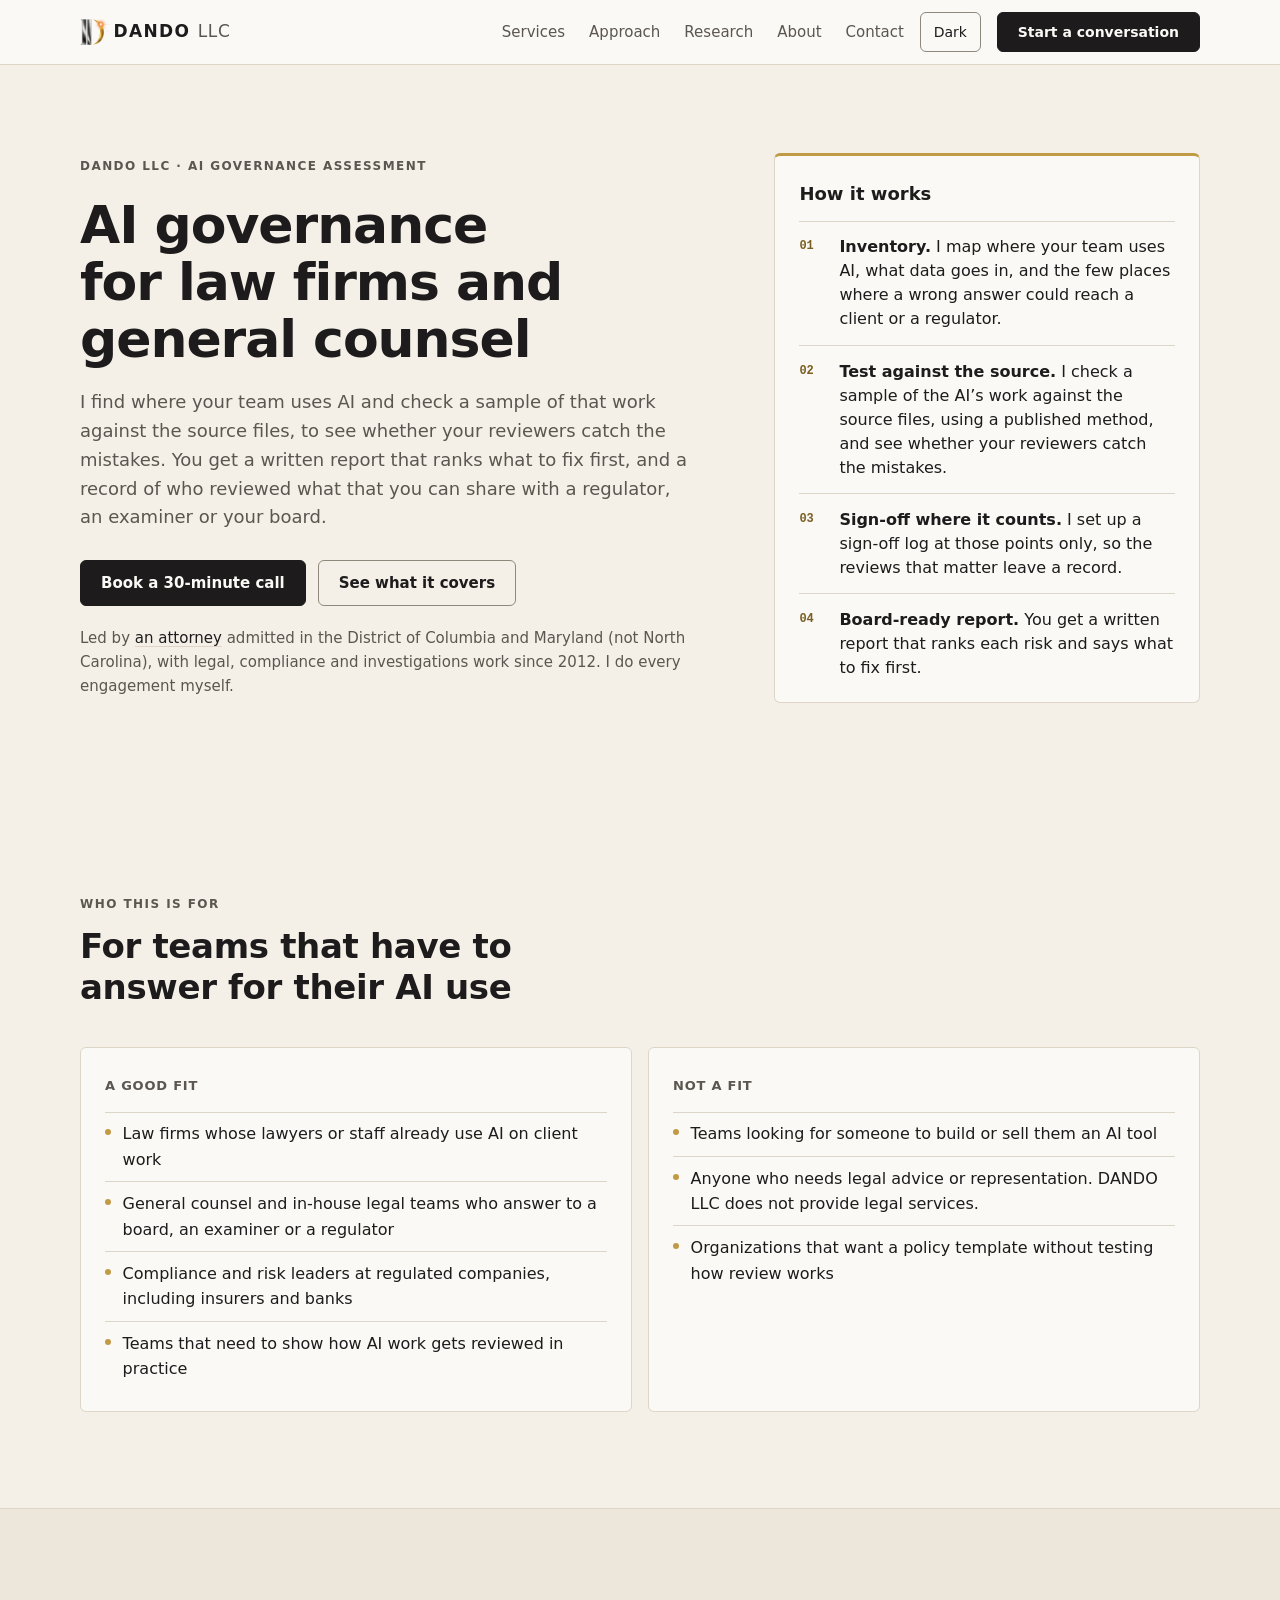
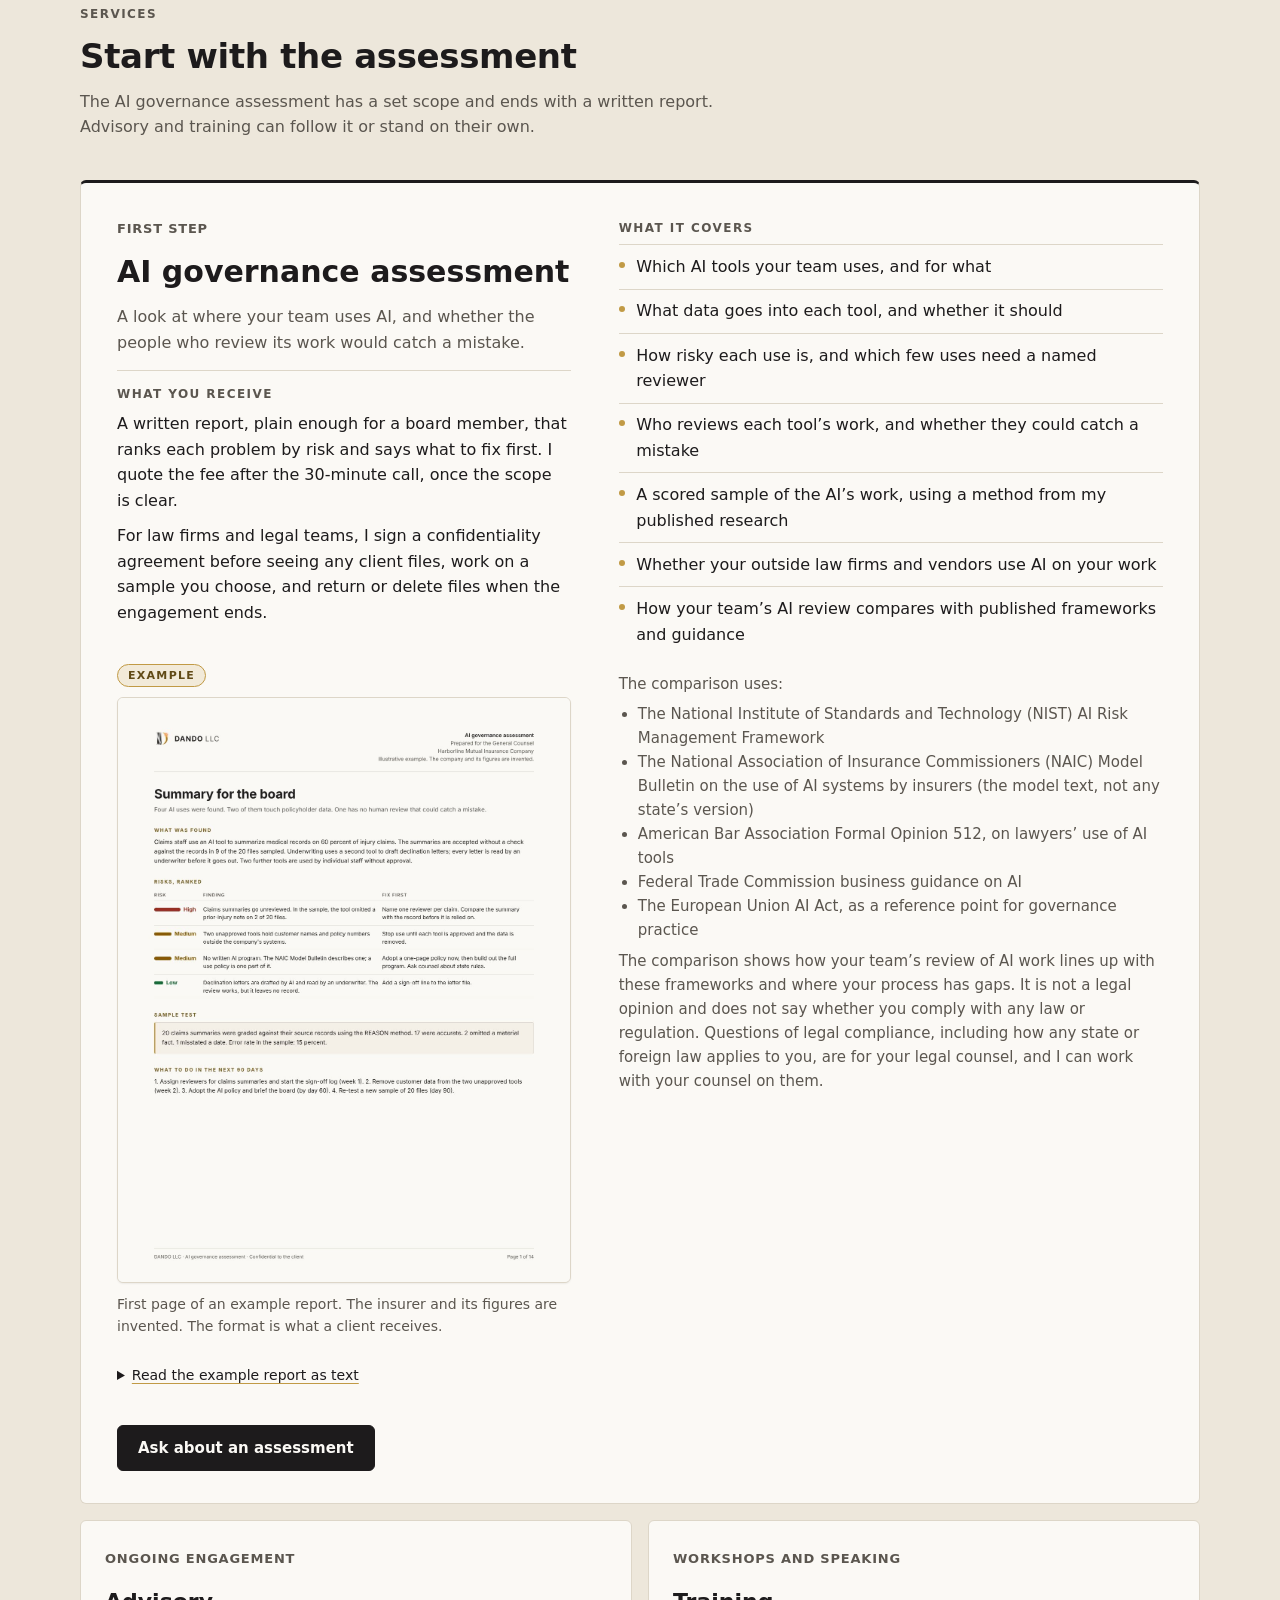
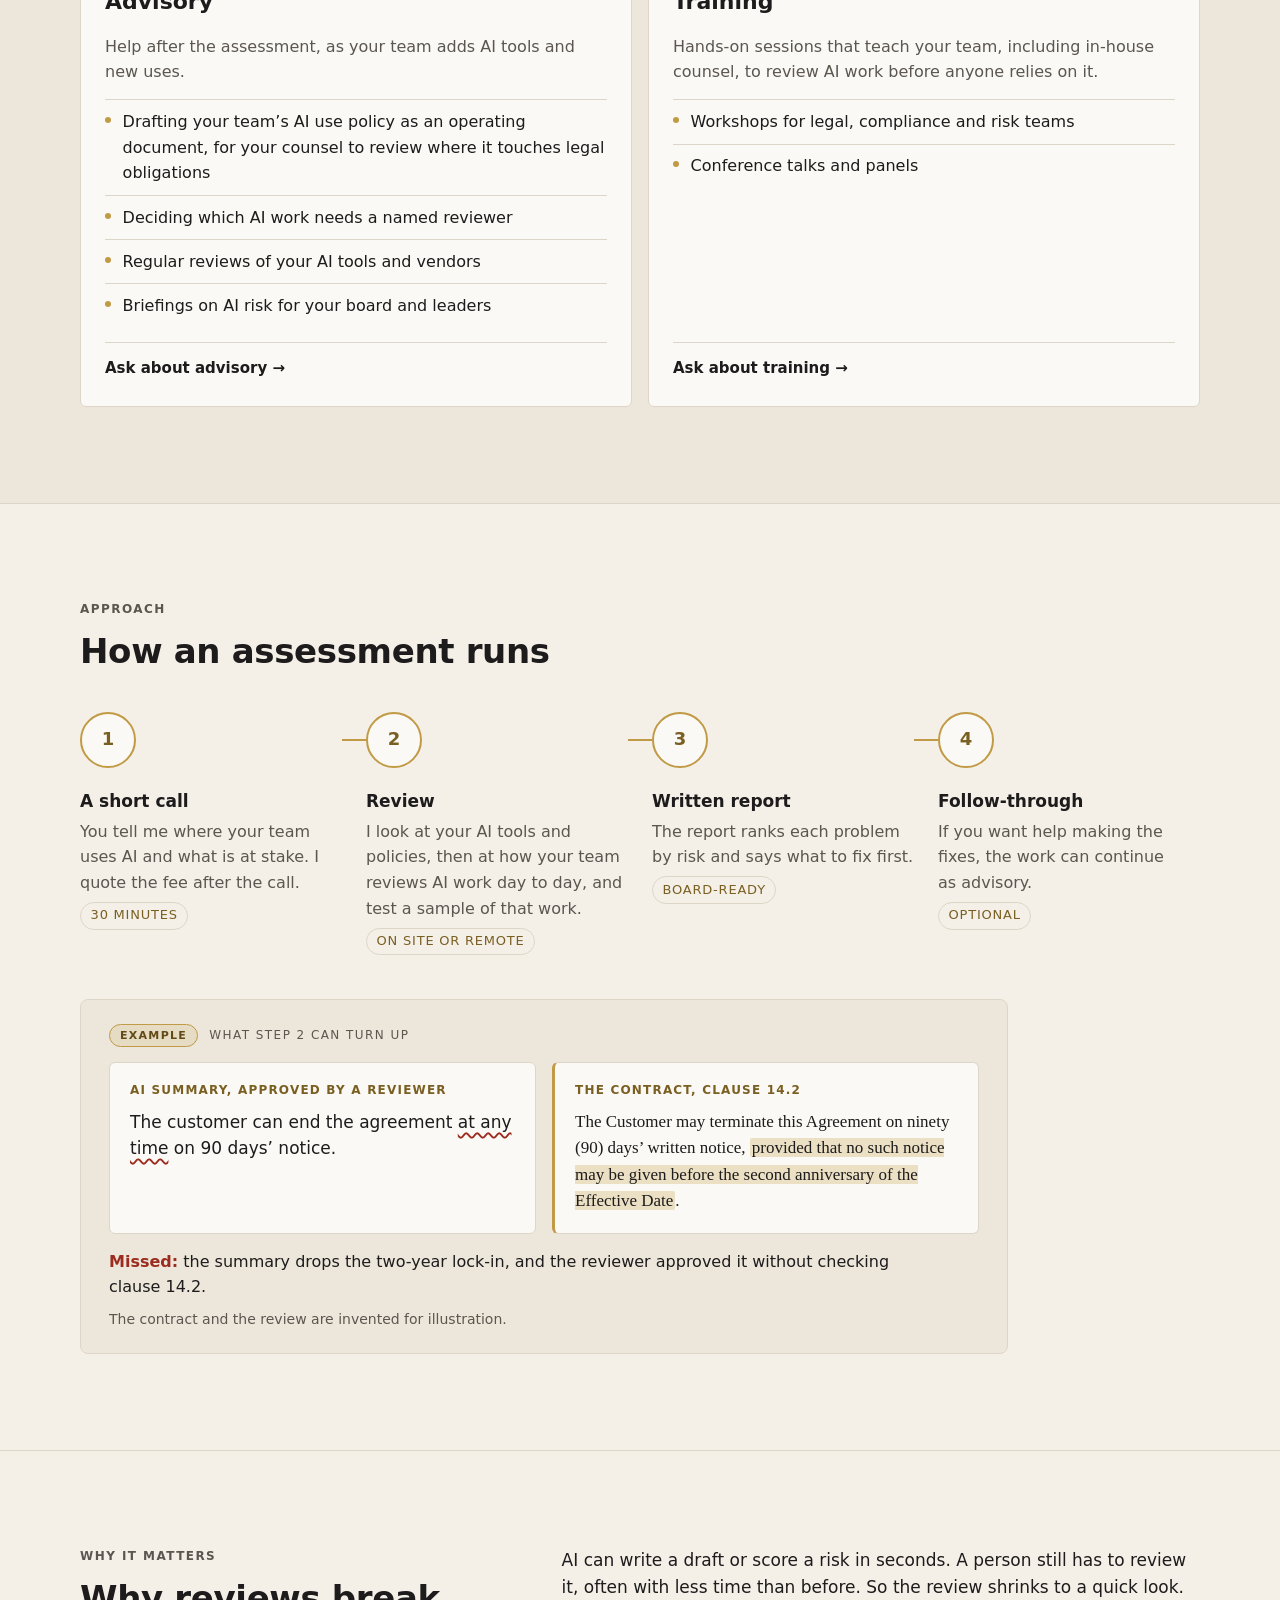
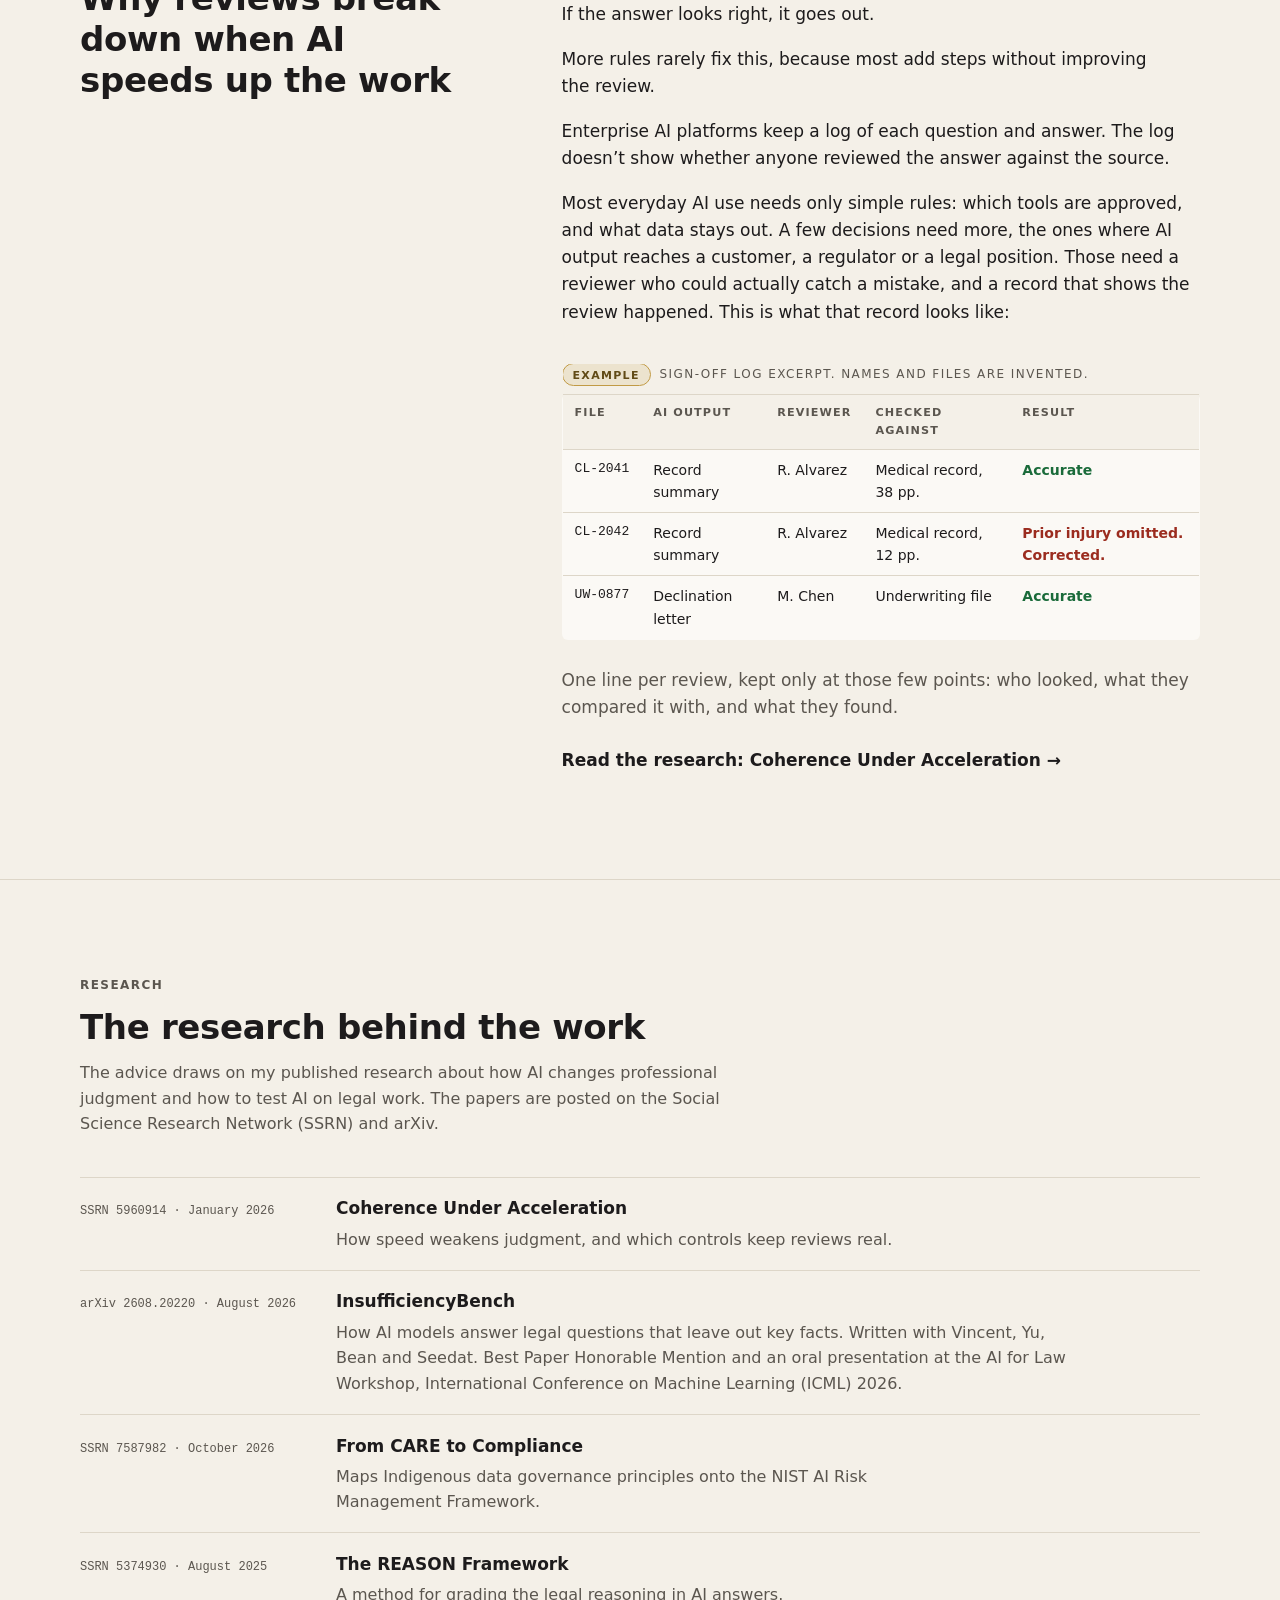
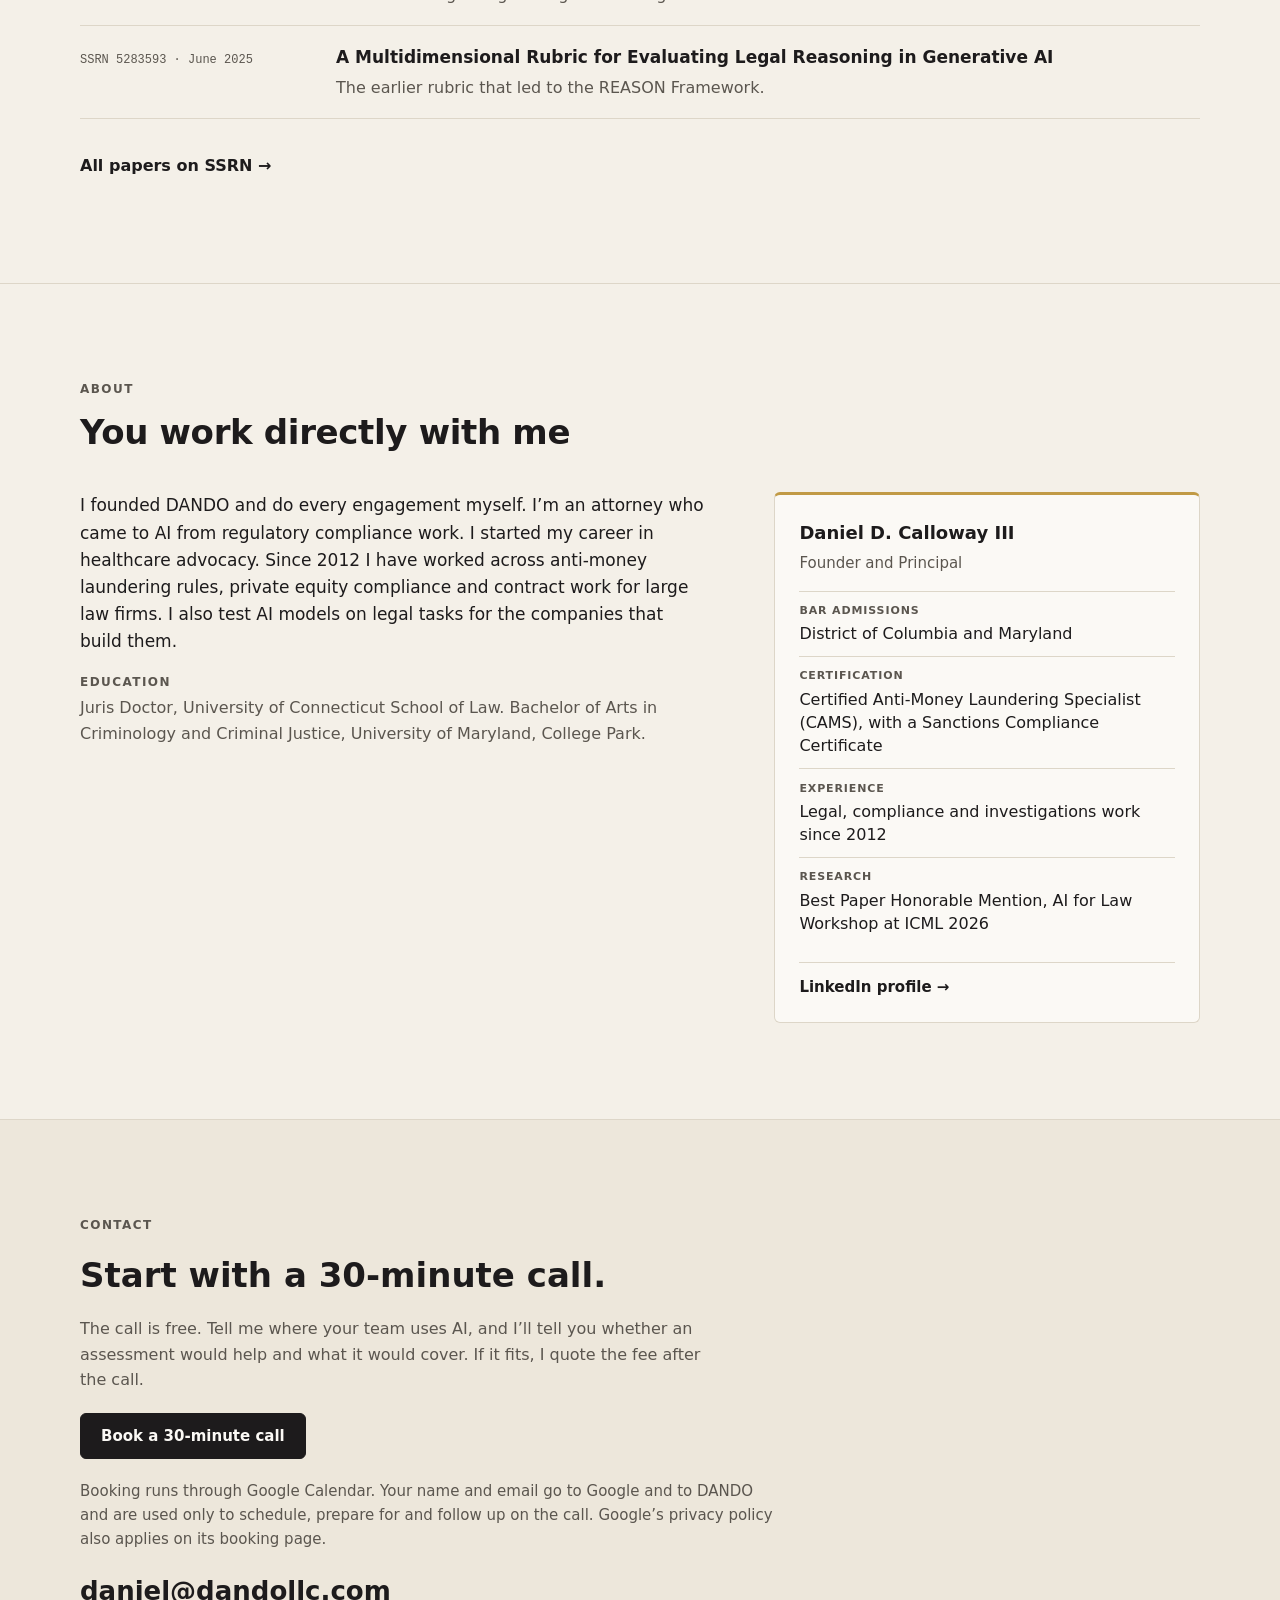
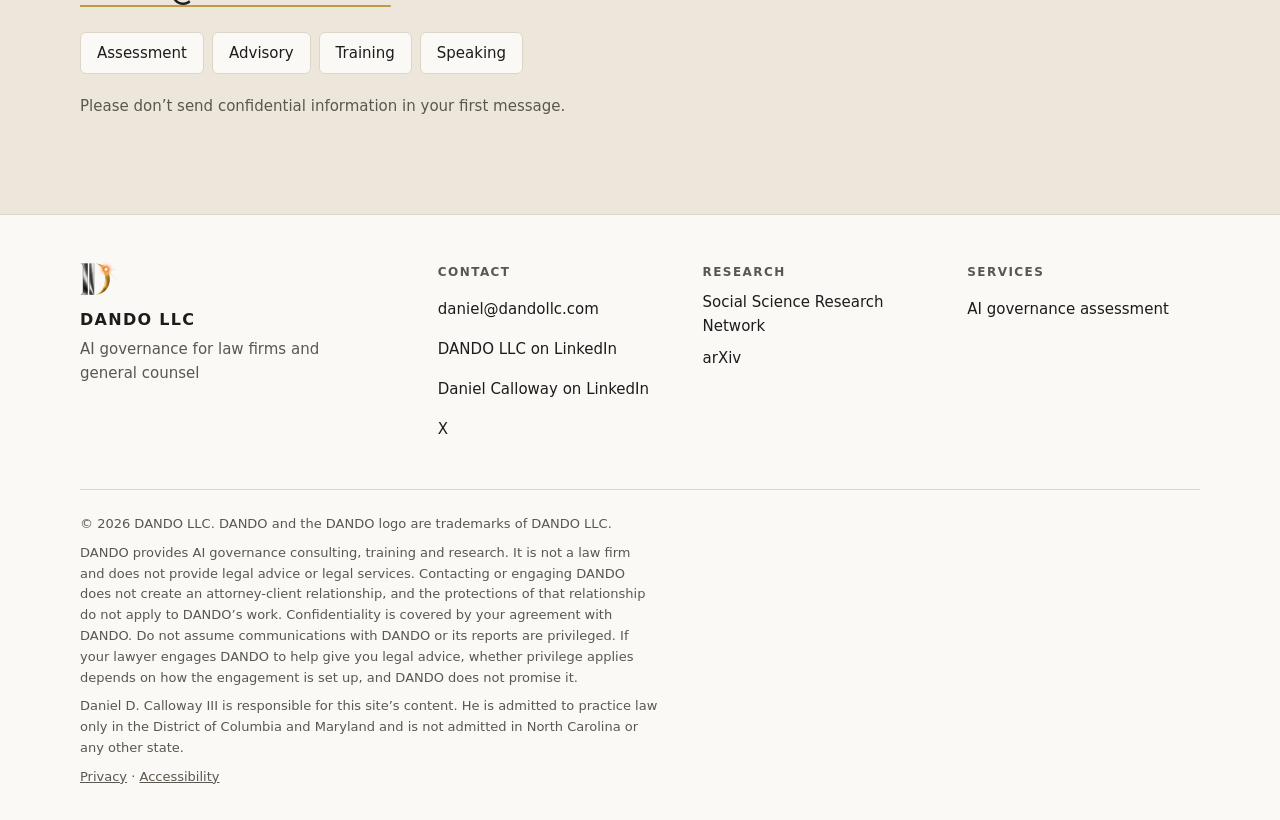
==== commit c27ff9fb: "Light theme: flare mark tuned for light backgrounds (preview) The light theme, both link-preview car" ====
--- a/index.html
+++ b/index.html
@@ -12,14 +12,14 @@
 <meta property="og:title" content="DANDO LLC: AI governance for law firms and general counsel">
 <meta property="og:description" content="An attorney-led AI governance assessment: where your team uses AI, whether reviewers catch its mistakes, and a board-ready report with a ranked fix list.">
 <meta property="og:url" content="https://dandollc.com/">
-<meta property="og:image" content="https://dandollc.com/social-card-2026-10-30.jpg">
+<meta property="og:image" content="https://dandollc.com/social-card-2026-10-31.jpg">
 <meta property="og:image:width" content="1200">
 <meta property="og:image:height" content="630">
 <meta property="og:image:alt" content="DANDO LLC: AI governance for law firms and general counsel">
 <meta name="twitter:card" content="summary_large_image">
 <meta name="twitter:title" content="DANDO LLC: AI governance for law firms and general counsel">
 <meta name="twitter:description" content="An attorney-led AI governance assessment: where your team uses AI, whether reviewers catch its mistakes, and a board-ready report with a ranked fix list.">
-<meta name="twitter:image" content="https://dandollc.com/social-card-2026-10-30.jpg">
+<meta name="twitter:image" content="https://dandollc.com/social-card-2026-10-31.jpg">
 <link rel="icon" type="image/png" href="dando-mark-nostar.png">
 <style>
   /* Layout: one 72rem column. Palette follows the DANDO mark: ink and warm gray on a paper ground, gold as the accent. */
@@ -105,6 +105,9 @@
   .logo-dark { display: none !important; }
   :root[data-theme="dark"] .logo-light { display: none !important; }
   :root[data-theme="dark"] .logo-dark { display: block !important; }
+  /* Light theme: light-background flare mark, sized like the dark one so the wordmark stays put. */
+  .brand img.logo-light { height: 32.5px; margin: -3.25px -8.4px -3.25px 0; }
+  .footer-brand img.logo-light { height: 40px; margin: -4px 0; }
   /* Dark theme: long-flare mark. The D matches the light mark's size; the glow overflows without moving the layout. */
   :root[data-theme="dark"] .brand img.logo-dark { height: 32.5px; margin: -3.25px -9.6px -3.25px 0; }
 
@@ -407,7 +410,7 @@
   "@type": "Organization",
   "name": "DANDO LLC",
   "url": "https://dandollc.com/",
-  "logo": "https://dandollc.com/dando-mark-nostar-on-light.png",
+  "logo": "https://dandollc.com/dando-mark-flare-on-light.png",
   "email": "daniel@dandollc.com",
   "description": "AI governance assessments for law firms and general counsel.",
   "sameAs": [
@@ -434,7 +437,7 @@
 <header class="site-header">
   <div class="wrap header-inner">
     <a class="brand" href="./" aria-label="DANDO LLC home">
-      <img class="logo-light" src="dando-mark-nostar-on-light.png" width="177" height="192" alt="" aria-hidden="true">
+      <img class="logo-light" src="dando-mark-flare-on-light.png" width="159" height="160" alt="" aria-hidden="true">
       <img class="logo-dark" src="dando-mark-flare-on-dark.png" width="165" height="160" alt="" aria-hidden="true">
       <span class="brand-name">DANDO <span>LLC</span></span>
     </a>
@@ -750,7 +753,7 @@
   <div class="wrap">
     <div class="footer-grid">
       <div class="footer-brand">
-        <img class="logo-light" src="dando-mark-nostar-on-light.png" width="177" height="192" alt="" aria-hidden="true">
+        <img class="logo-light" src="dando-mark-flare-on-light.png" width="159" height="160" alt="" aria-hidden="true">
         <img class="logo-dark" src="dando-mark-flare-on-dark.png" width="165" height="160" alt="" aria-hidden="true">
         <p>DANDO LLC</p>
         <p class="tag">AI governance for law firms and general counsel</p>
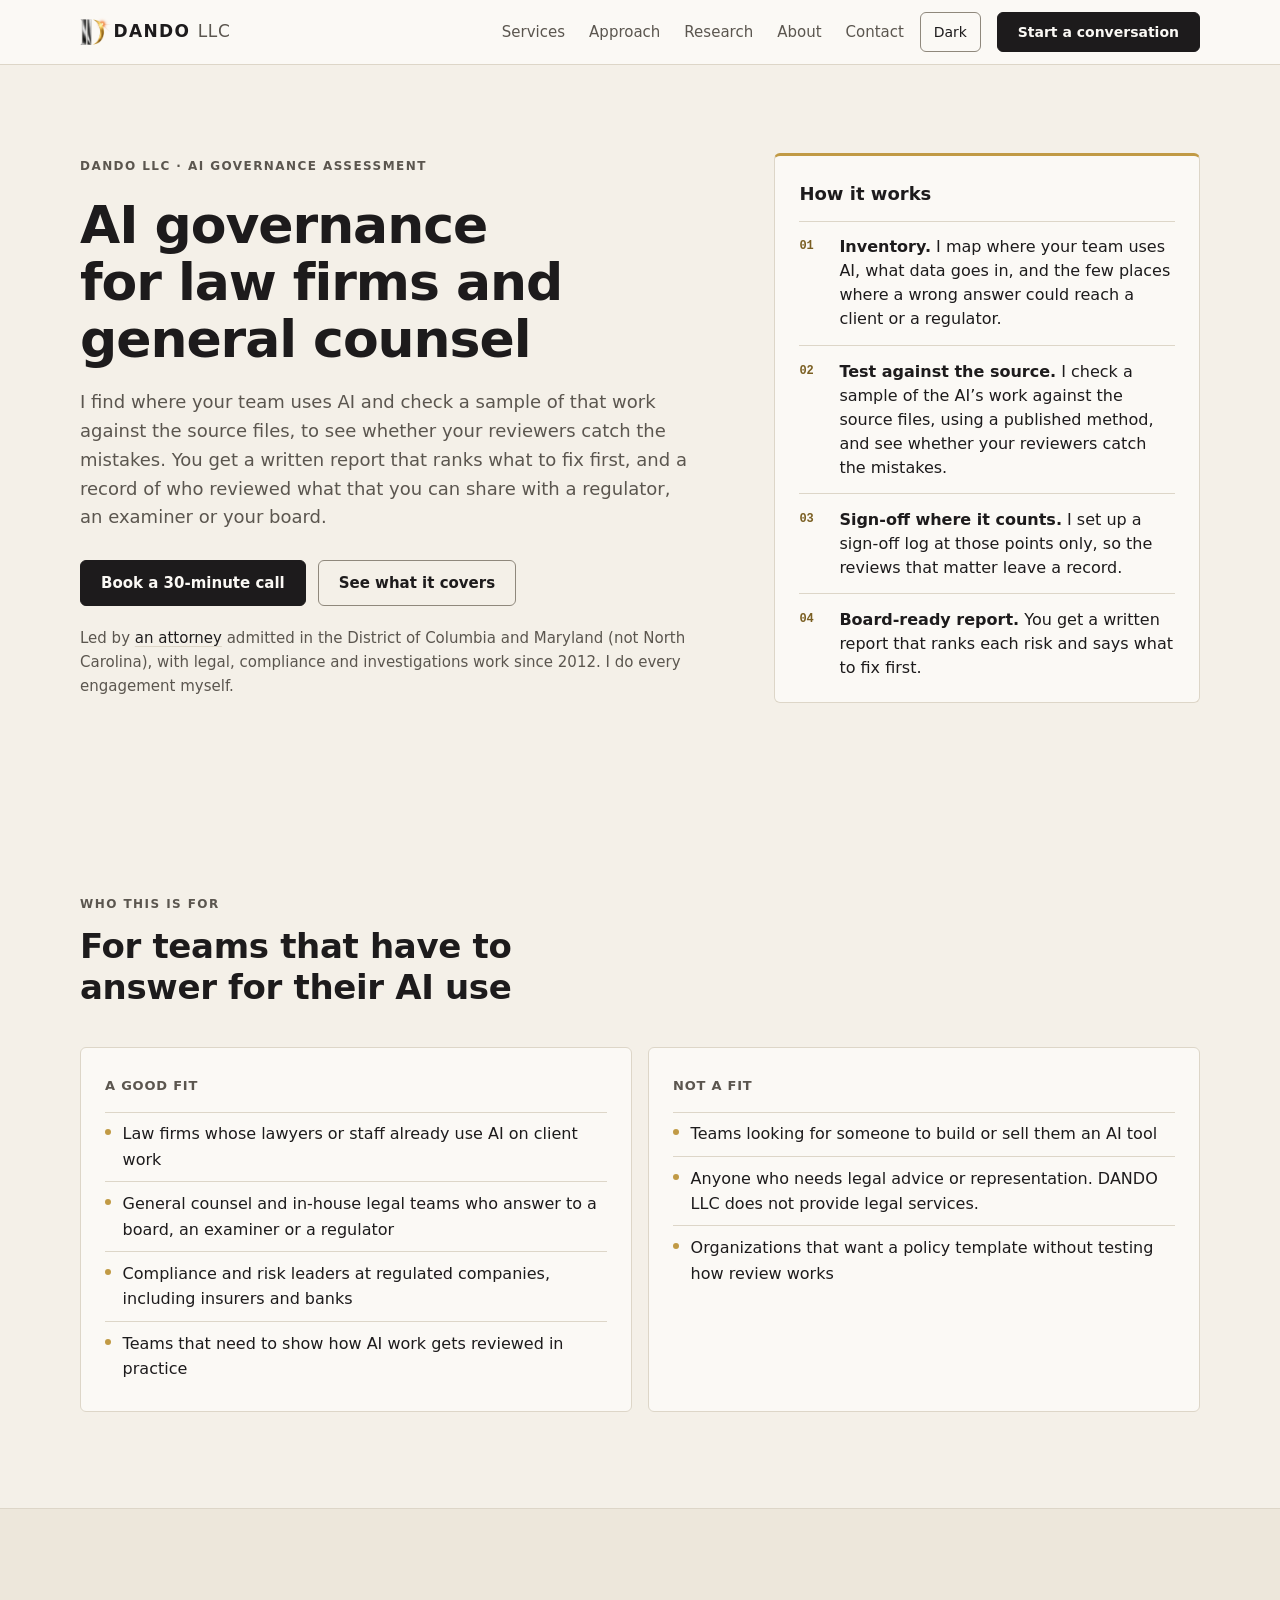
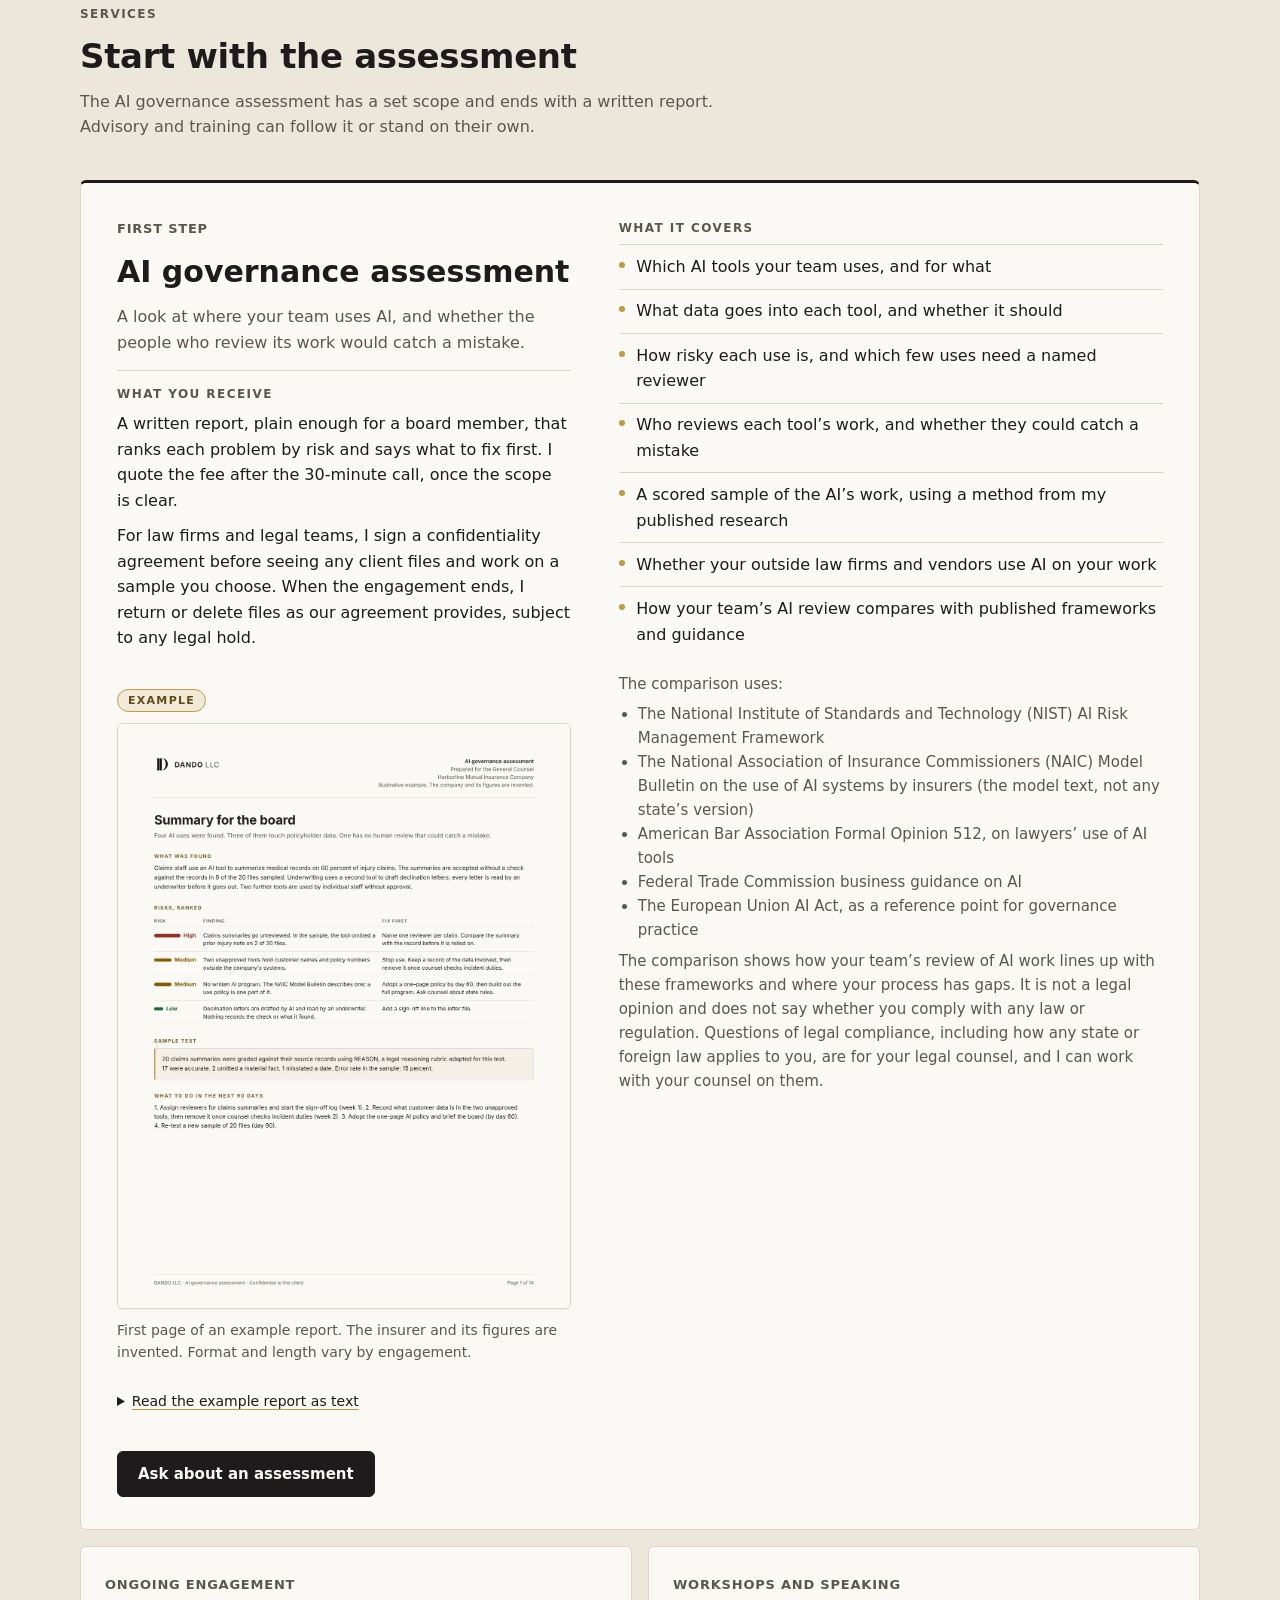
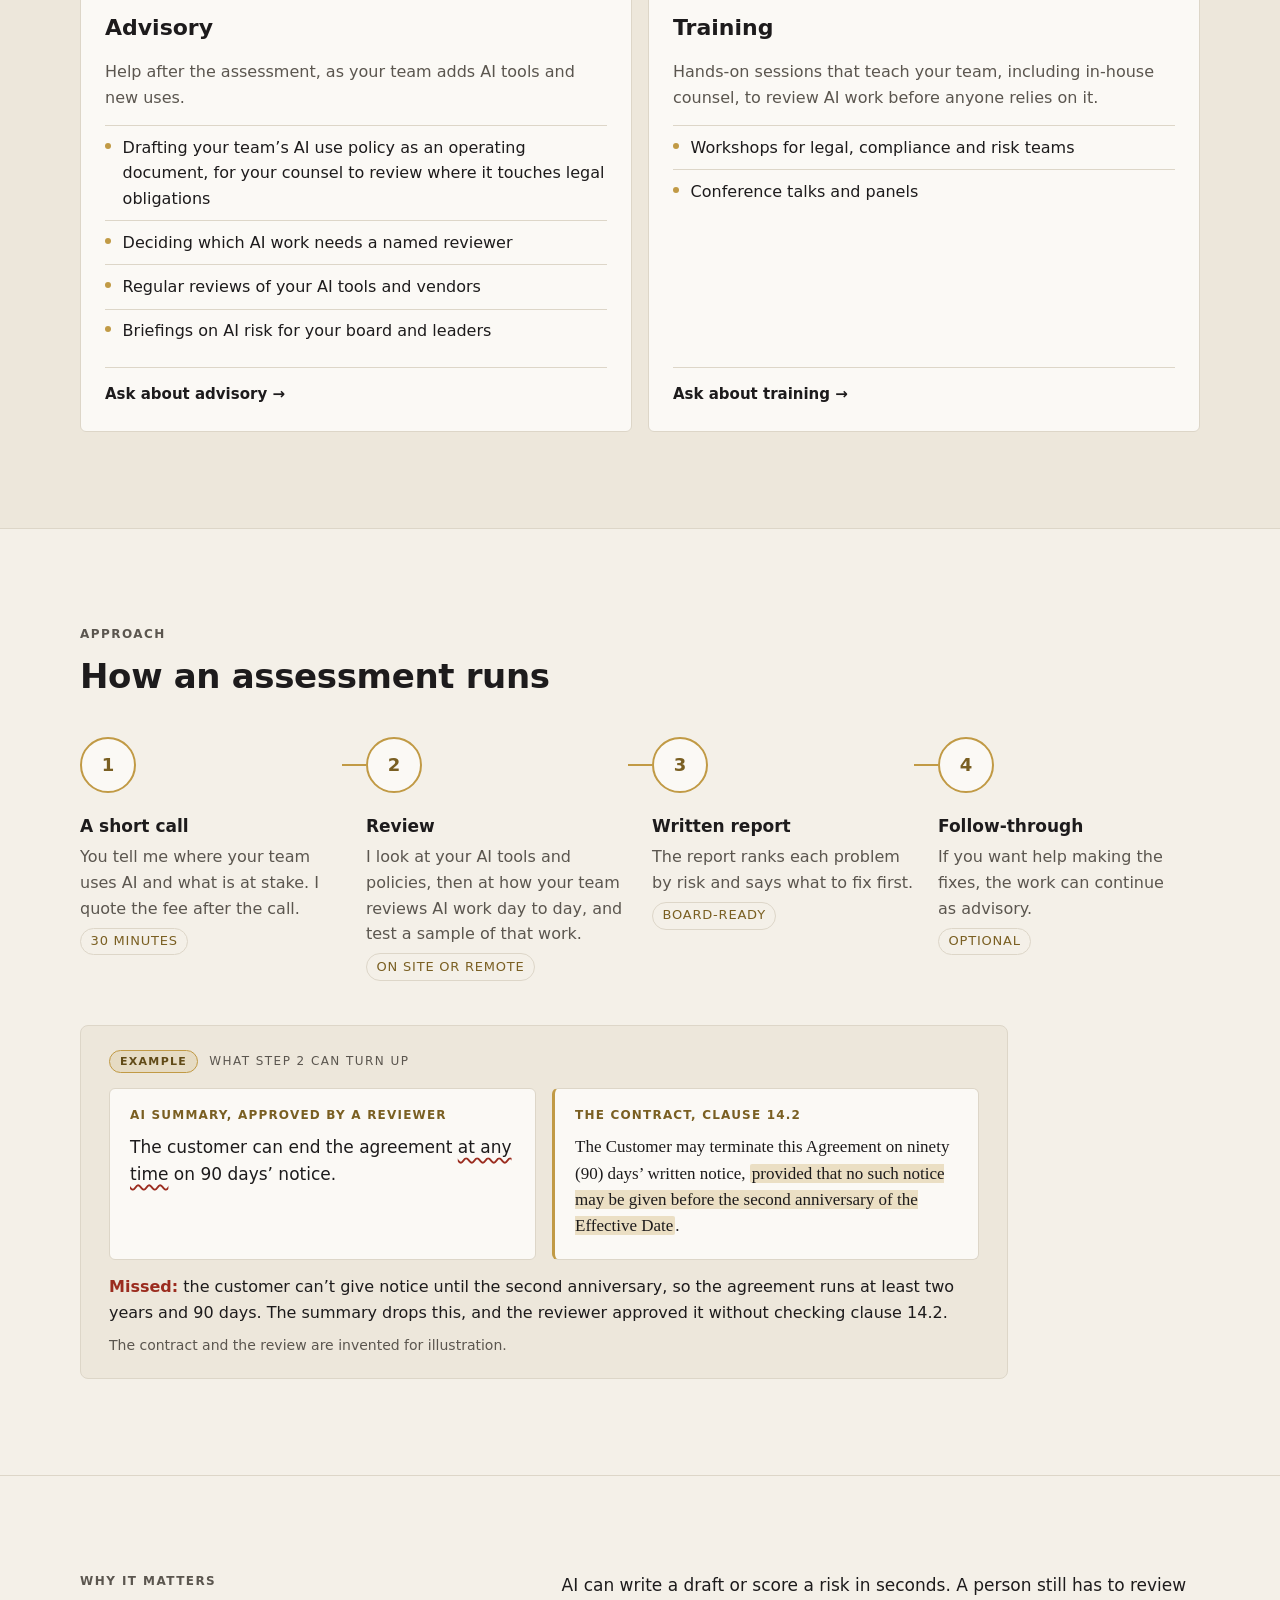
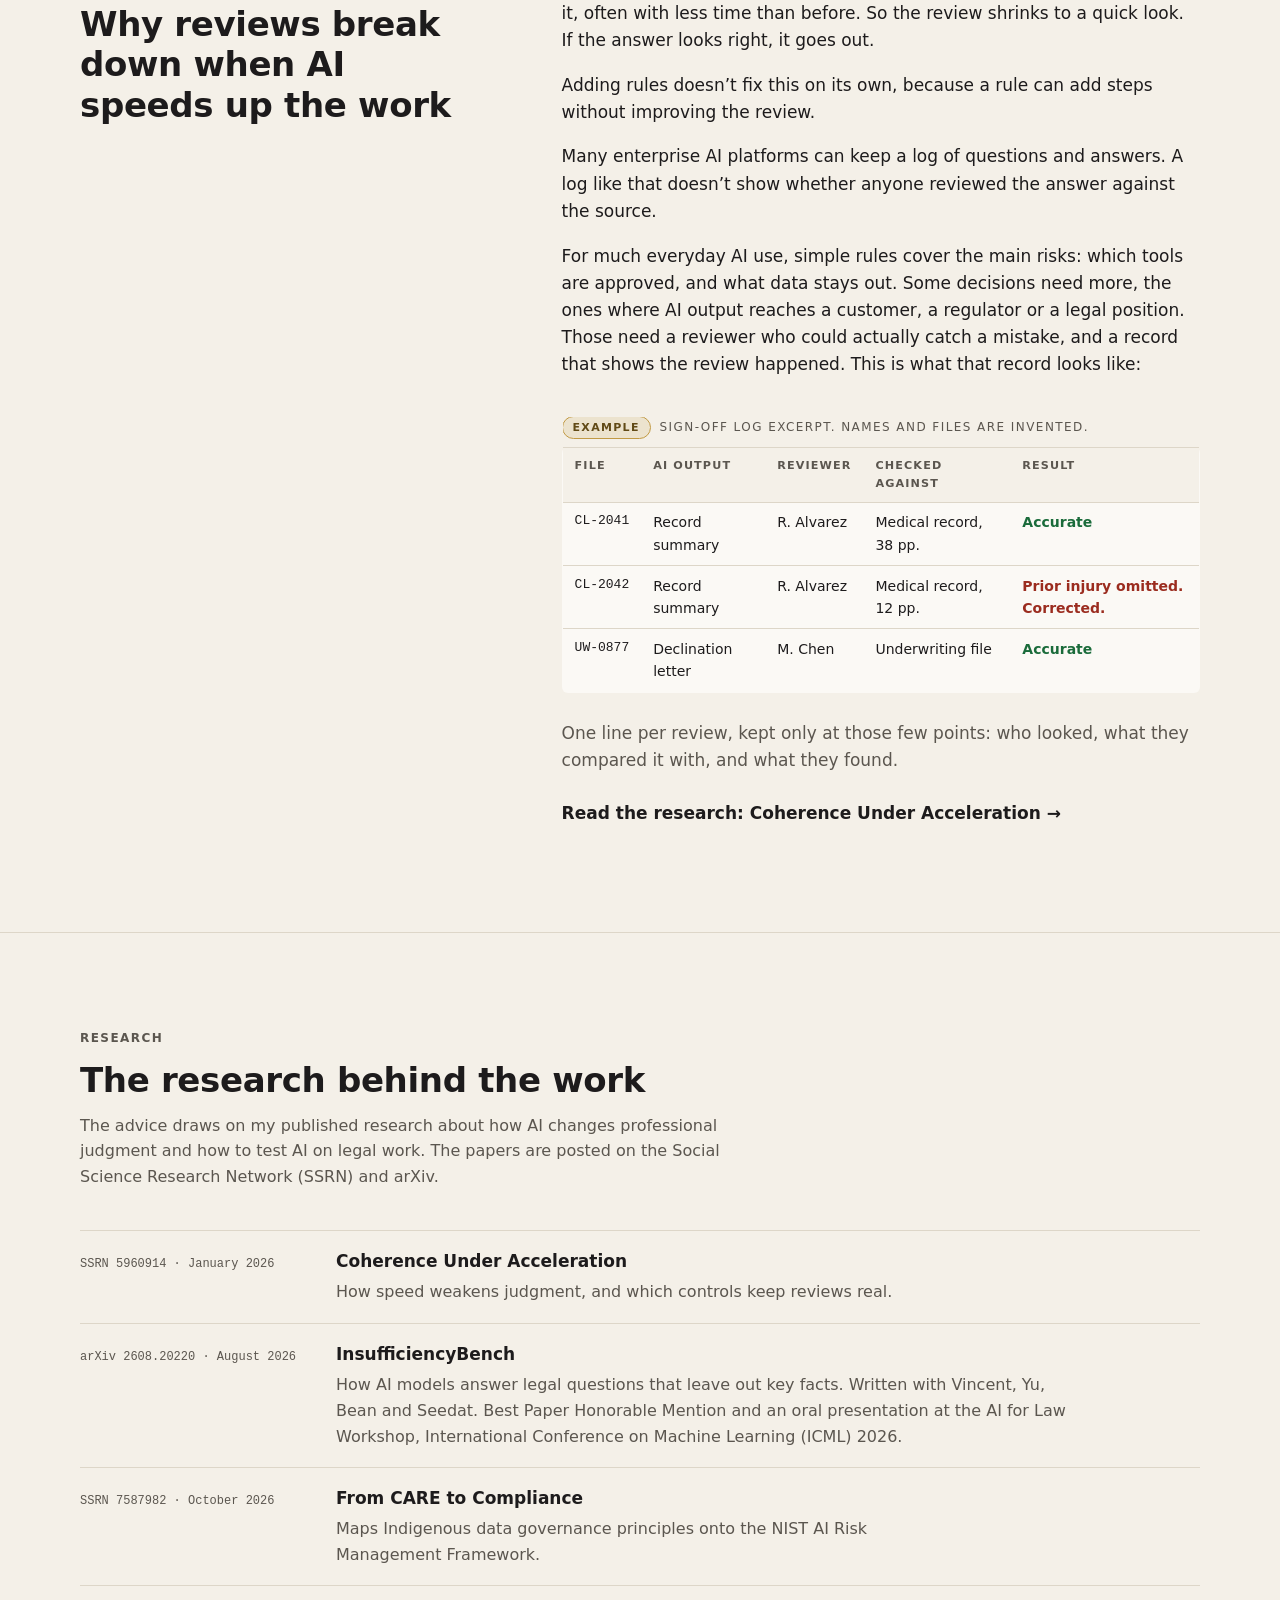
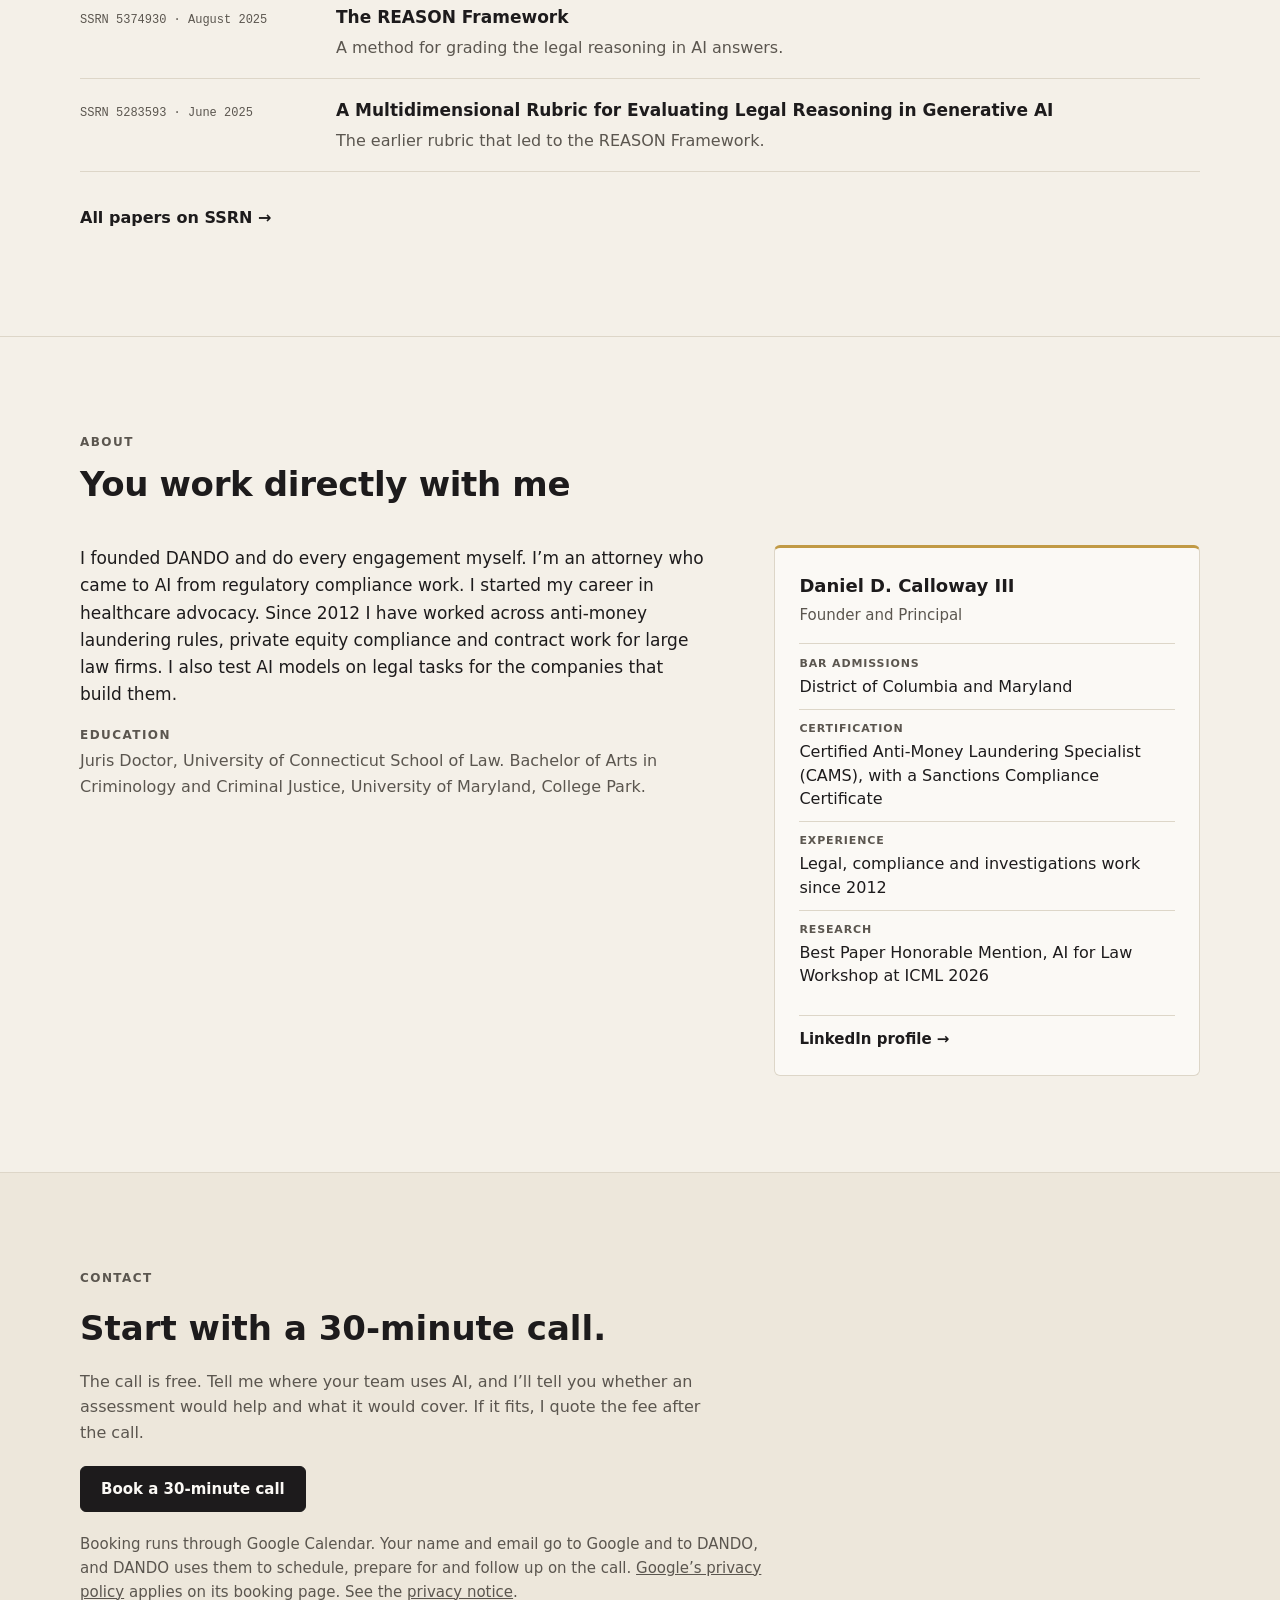
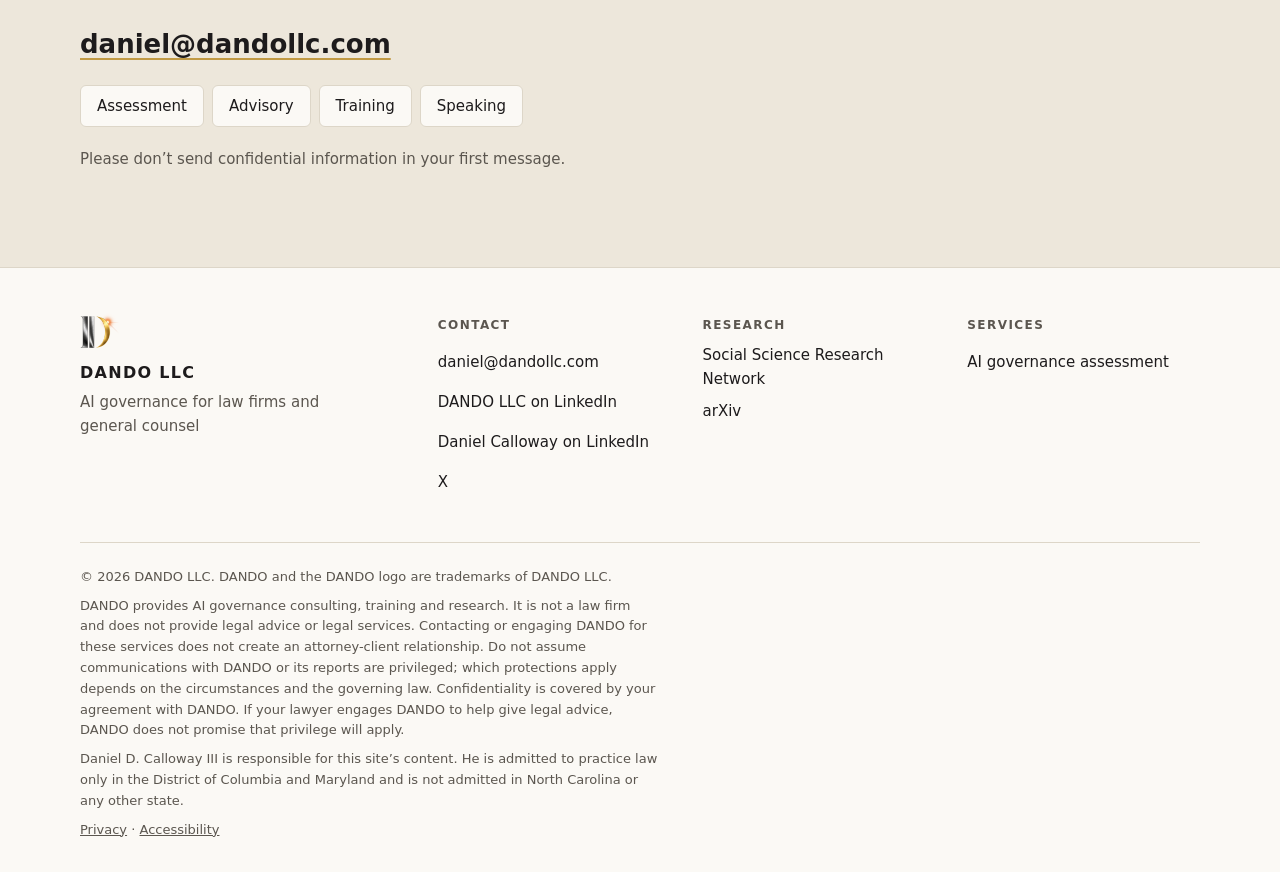
==== commit afabcb58: "Legal review: qualify the footer and privacy promises, correct the examples, black mark in the repor" ====
--- a/index.html
+++ b/index.html
@@ -527,27 +527,27 @@
         <div class="offer-receive">
           <span class="list-label">What you receive</span>
           <p>A written report, plain enough for a board member, that ranks each problem by risk and says what to fix first. I quote the fee after the 30-minute call, once the scope is clear.</p>
-          <p>For law firms and legal teams, I sign a confidentiality agreement before seeing any client files, work on a sample you choose, and return or delete files when the engagement ends.</p>
+          <p>For law firms and legal teams, I sign a confidentiality agreement before seeing any client files and work on a sample you choose. When the engagement ends, I return or delete files as our agreement provides, subject to any legal hold.</p>
         </div>
         <figure class="figure">
           <span class="example-tag">Example</span>
           <a href="sample-report.jpg" target="_blank" rel="noopener"><img src="sample-report.jpg" width="1200" height="1553" loading="lazy" alt="Sample first page of an assessment report for a fictional insurer: a board summary, four risks ranked high to low with a fix for each, a sample test result, and a 90-day list."></a>
-          <figcaption>First page of an example report. The insurer and its figures are invented. The format is what a client receives.</figcaption>
+          <figcaption>First page of an example report. The insurer and its figures are invented. Format and length vary by engagement.</figcaption>
         </figure>
         <details class="report-text">
           <summary>Read the example report as text</summary>
           <p><strong>AI governance assessment.</strong> Prepared for the General Counsel, Harborline Mutual Insurance Company. Illustrative example. The company and its figures are invented.</p>
-          <p><strong>Summary for the board.</strong> Four AI uses were found. Two of them touch policyholder data. One has no human review that could catch a mistake.</p>
+          <p><strong>Summary for the board.</strong> Four AI uses were found. Three of them touch policyholder data. One has no human review that could catch a mistake.</p>
           <p><strong>What was found.</strong> Claims staff use an AI tool to summarize medical records on 60 percent of injury claims. The summaries are accepted without a check against the records in 9 of the 20 files sampled. Underwriting uses a second tool to draft declination letters; every letter is read by an underwriter before it goes out. Two further tools are used by individual staff without approval.</p>
           <p><strong>Risks, ranked.</strong></p>
           <ul>
             <li>High. Claims summaries go unreviewed. In the sample, the tool omitted a prior-injury note on 2 of 20 files. Fix first: name one reviewer per claim, and compare the summary with the record before it is relied on.</li>
-            <li>Medium. Two unapproved tools hold customer names and policy numbers outside the company&rsquo;s systems. Fix first: stop use until each tool is approved and the data is removed.</li>
-            <li>Medium. No written AI program. The NAIC Model Bulletin describes one; a use policy is one part of it. Fix first: adopt a one-page policy now, then build out the full program. Ask counsel about state rules.</li>
-            <li>Low. Declination letters are drafted by AI and read by an underwriter. The review works, but it leaves no record. Fix first: add a sign-off line to the letter file.</li>
+            <li>Medium. Two unapproved tools hold customer names and policy numbers outside the company&rsquo;s systems. Fix first: stop use. Keep a record of the data involved, then remove it once counsel checks incident duties.</li>
+            <li>Medium. No written AI program. The NAIC Model Bulletin describes one; a use policy is one part of it. Fix first: adopt a one-page policy by day 60, then build out the full program. Ask counsel about state rules.</li>
+            <li>Low. Declination letters are drafted by AI and read by an underwriter. Nothing records the check or what it found. Fix first: add a sign-off line to the letter file.</li>
           </ul>
-          <p><strong>Sample test.</strong> 20 claims summaries were graded against their source records using the REASON method. 17 were accurate, 2 omitted a material fact and 1 misstated a date. Error rate in the sample: 15 percent.</p>
-          <p><strong>What to do in the next 90 days.</strong> Assign reviewers for claims summaries and start the sign-off log (week 1). Remove customer data from the two unapproved tools (week 2). Adopt the AI policy and brief the board (by day 60). Re-test a new sample of 20 files (day 90).</p>
+          <p><strong>Sample test.</strong> 20 claims summaries were graded against their source records using REASON, a legal-reasoning rubric adapted for this test. 17 were accurate. 2 omitted a material fact. 1 misstated a date. Error rate in the sample: 15 percent.</p>
+          <p><strong>What to do in the next 90 days.</strong> Assign reviewers for claims summaries and start the sign-off log (week 1). Record what customer data is in the two unapproved tools, then remove it once counsel checks incident duties (week 2). Adopt the one-page AI policy and brief the board (by day 60). Re-test a new sample of 20 files (day 90).</p>
         </details>
         <a class="btn btn-primary" href="mailto:daniel@dandollc.com?subject=Assessment%20inquiry">Ask about an assessment</a>
       </div>
@@ -629,7 +629,7 @@
           <p class="quote">The Customer may terminate this Agreement on ninety (90) days&rsquo; written notice, <mark>provided that no such notice may be given before the second anniversary of the Effective Date</mark>.</p>
         </div>
       </div>
-      <p class="exhibit-result"><strong>Missed:</strong> the summary drops the two-year lock-in, and the reviewer approved it without checking clause 14.2.</p>
+      <p class="exhibit-result"><strong>Missed:</strong> the customer can&rsquo;t give notice until the second anniversary, so the agreement runs at least two years and 90 days. The summary drops this, and the reviewer approved it without checking clause 14.2.</p>
       <figcaption>The contract and the review are invented for illustration.</figcaption>
     </figure>
   </div>
@@ -643,9 +643,9 @@
     </div>
     <div class="thesis-body">
       <p>AI can write a draft or score a risk in seconds. A person still has to review it, often with less time than before. So the review shrinks to a quick look. If the answer looks right, it goes out.</p>
-      <p>More rules rarely fix this, because most add steps without improving the review.</p>
-      <p>Enterprise AI platforms keep a log of each question and answer. The log doesn&rsquo;t show whether anyone reviewed the answer against the source.</p>
-      <p>Most everyday AI use needs only simple rules: which tools are approved, and what data stays out. A few decisions need more, the ones where AI output reaches a customer, a regulator or a legal position. Those need a reviewer who could actually catch a mistake, and a record that shows the review happened. This is what that record looks like:</p>
+      <p>Adding rules doesn&rsquo;t fix this on its own, because a rule can add steps without improving the review.</p>
+      <p>Many enterprise AI platforms can keep a log of questions and answers. A log like that doesn&rsquo;t show whether anyone reviewed the answer against the source.</p>
+      <p>For much everyday AI use, simple rules cover the main risks: which tools are approved, and what data stays out. Some decisions need more, the ones where AI output reaches a customer, a regulator or a legal position. Those need a reviewer who could actually catch a mistake, and a record that shows the review happened. This is what that record looks like:</p>
       <table class="log">
         <caption><span class="example-tag">Example</span>Sign-off log excerpt. Names and files are invented.</caption>
         <thead><tr><th scope="col">File</th><th scope="col">AI output</th><th scope="col">Reviewer</th><th scope="col">Checked against</th><th scope="col">Result</th></tr></thead>
@@ -734,7 +734,7 @@
       <h2 id="contact-title">Start with a 30-minute call.</h2>
       <p class="contact-lead">The call is free. Tell me where your team uses AI, and I&rsquo;ll tell you whether an assessment would help and what it would cover. If it fits, I quote the fee after the call.</p>
       <p><a href="https://calendar.google.com/calendar/appointments/schedules/AcZssZ2Tv8VllMrl5kL9UvSXAp3iEmmsTnsm45xSdXyyjG5At5GldBkTYADpoZZcaoclMWQwm9wZTdU8" target="_blank" rel="noopener" class="btn btn-primary" data-book>Book a 30-minute call</a></p>
-      <p class="contact-note">Booking runs through Google Calendar. Your name and email go to Google and to DANDO and are used only to schedule, prepare for and follow up on the call. Google&rsquo;s privacy policy also applies on its booking page.</p>
+      <p class="contact-note">Booking runs through Google Calendar. Your name and email go to Google and to DANDO, and DANDO uses them to schedule, prepare for and follow up on the call. <a href="https://policies.google.com/privacy" target="_blank" rel="noopener">Google&rsquo;s privacy policy</a> applies on its booking page. See the <a href="privacy.html">privacy notice</a>.</p>
       <a href="mailto:daniel@dandollc.com" class="contact-email">daniel@dandollc.com</a>
       <ul class="topics" aria-label="Email about a specific topic">
         <li><a href="mailto:daniel@dandollc.com?subject=Assessment%20inquiry">Assessment</a></li>
@@ -783,7 +783,7 @@
     </div>
     <div class="footer-bottom">
       <p>&copy; 2026 DANDO LLC. DANDO and the DANDO logo are trademarks of DANDO LLC.</p>
-      <p>DANDO provides AI governance consulting, training and research. It is not a law firm and does not provide legal advice or legal services. Contacting or engaging DANDO does not create an attorney-client relationship, and the protections of that relationship do not apply to DANDO&rsquo;s work. Confidentiality is covered by your agreement with DANDO. Do not assume communications with DANDO or its reports are privileged. If your lawyer engages DANDO to help give you legal advice, whether privilege applies depends on how the engagement is set up, and DANDO does not promise it.</p>
+      <p>DANDO provides AI governance consulting, training and research. It is not a law firm and does not provide legal advice or legal services. Contacting or engaging DANDO for these services does not create an attorney-client relationship. Do not assume communications with DANDO or its reports are privileged; which protections apply depends on the circumstances and the governing law. Confidentiality is covered by your agreement with DANDO. If your lawyer engages DANDO to help give legal advice, DANDO does not promise that privilege will apply.</p>
       <p>Daniel D. Calloway&nbsp;III is responsible for this site&rsquo;s content. He is admitted to practice law only in the District of Columbia and Maryland and is not admitted in North Carolina or any other state.</p>
       <p><a href="privacy.html">Privacy</a> &middot; <a href="accessibility.html">Accessibility</a></p>
     </div>
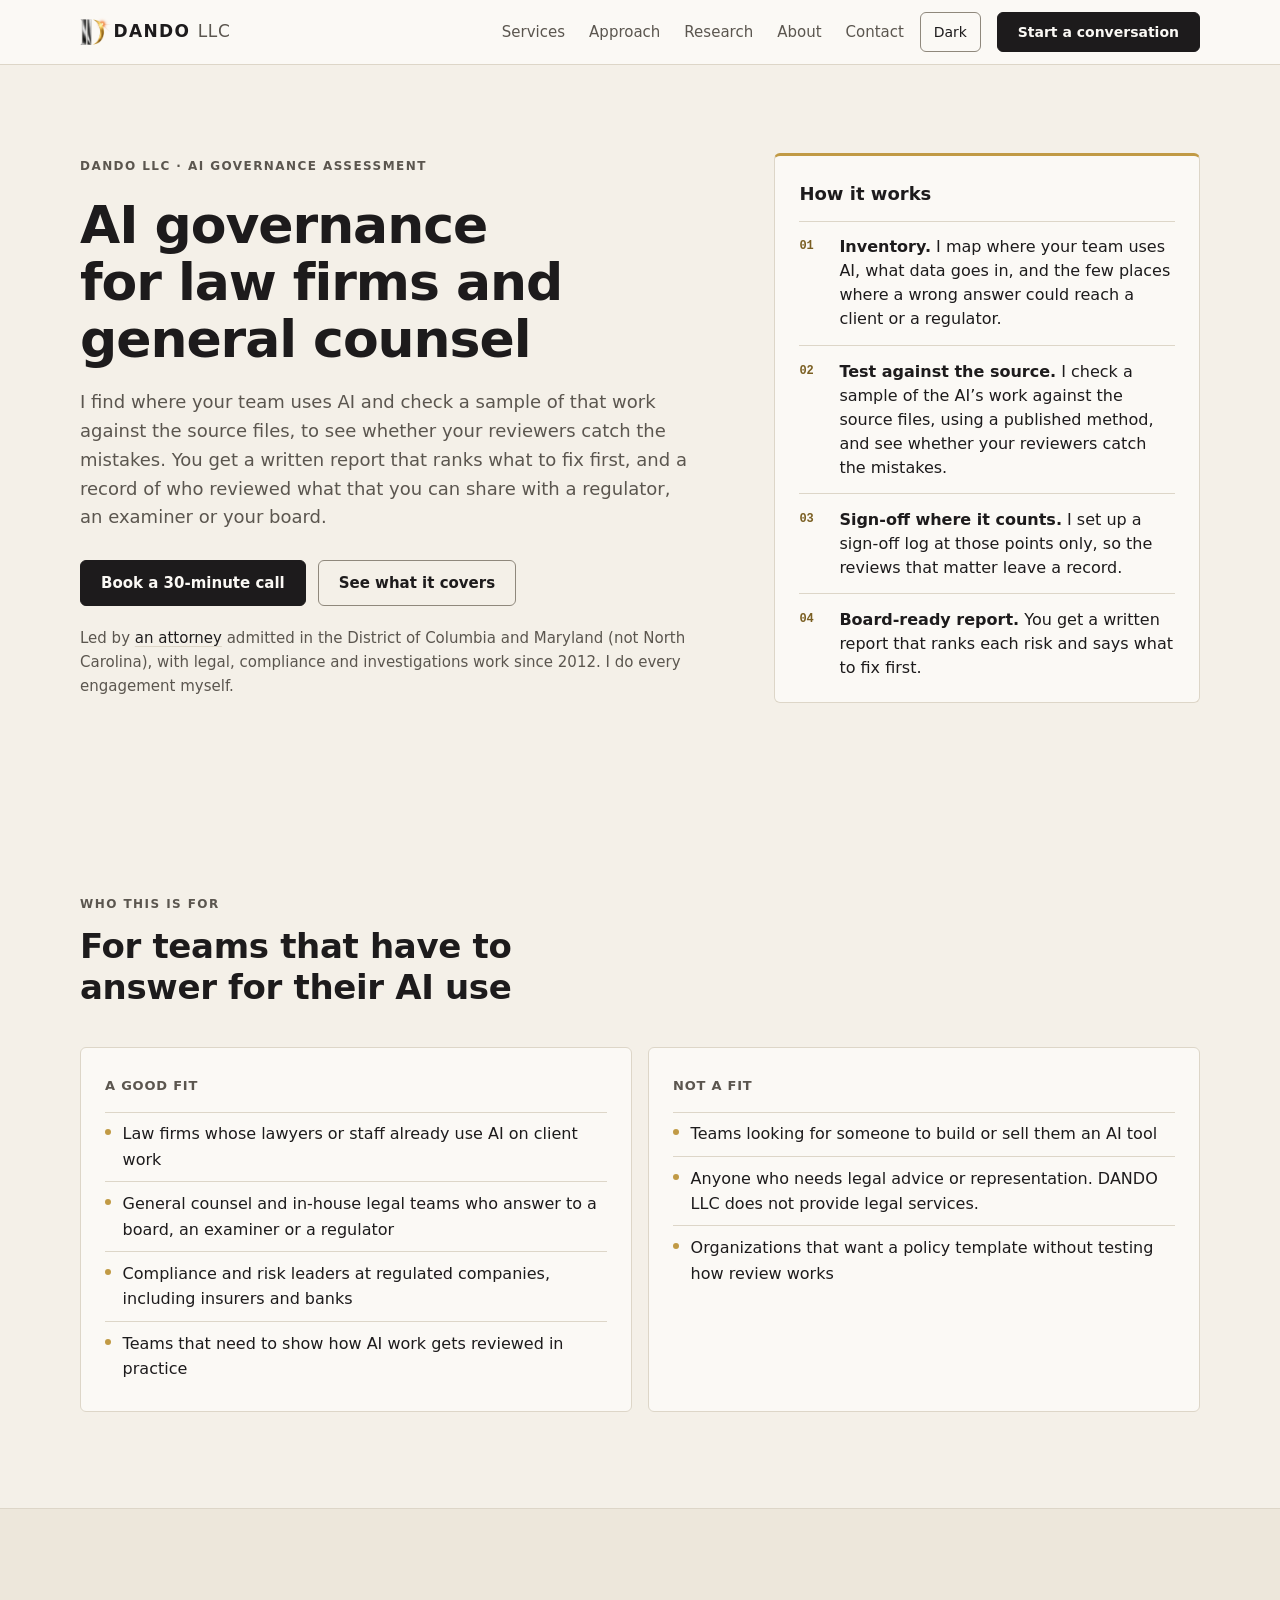
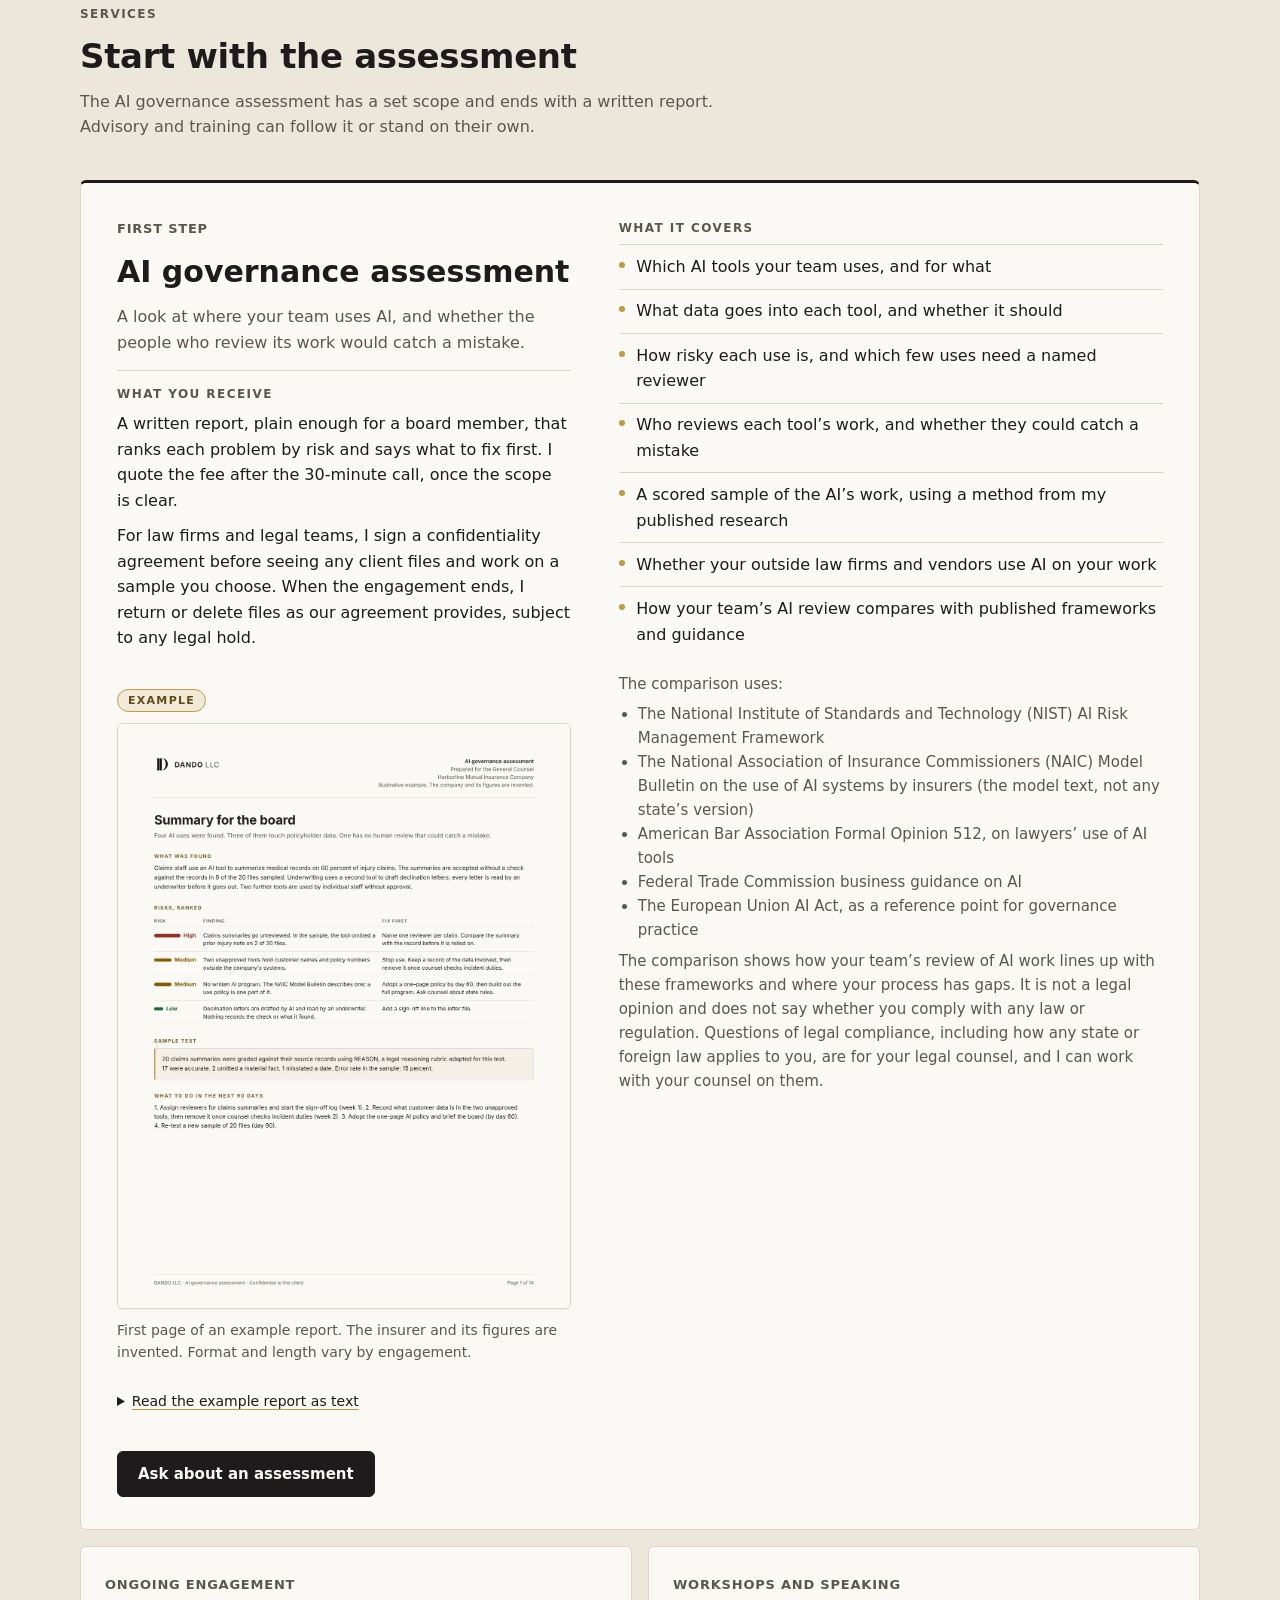
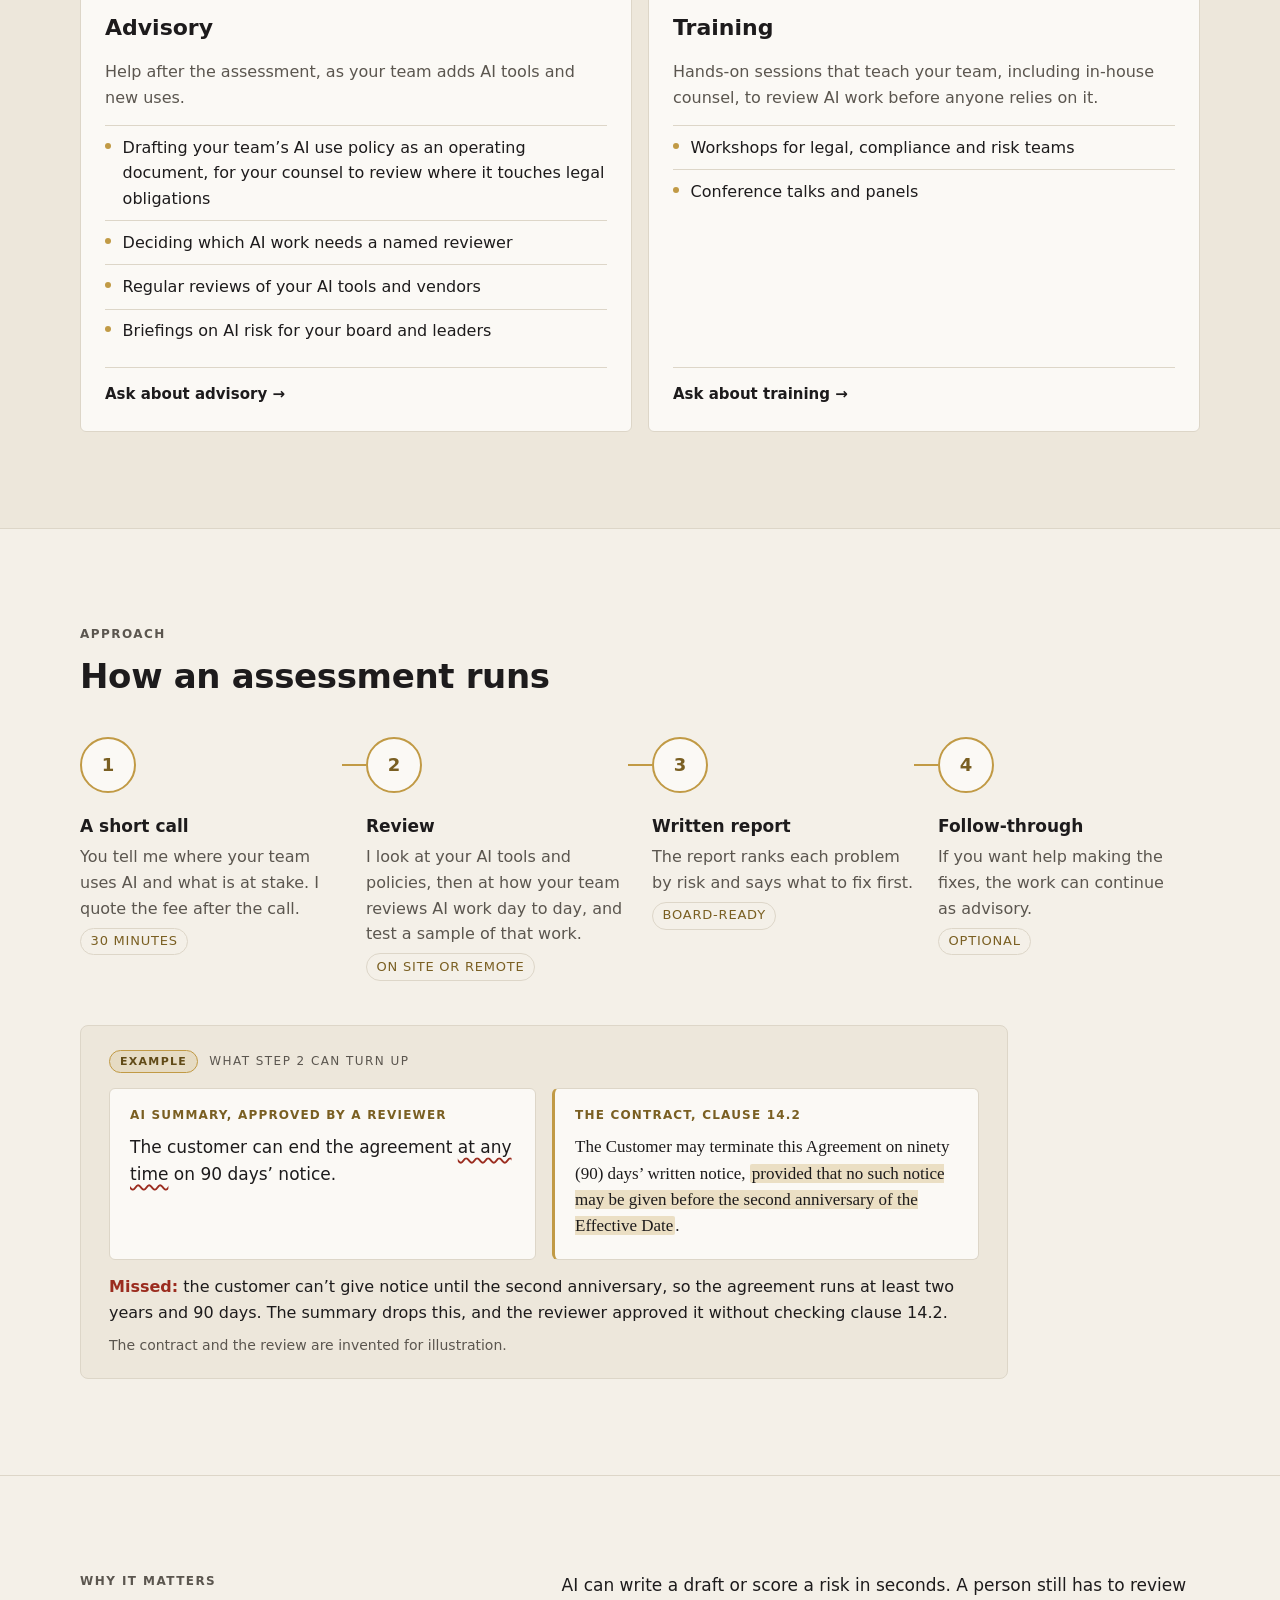
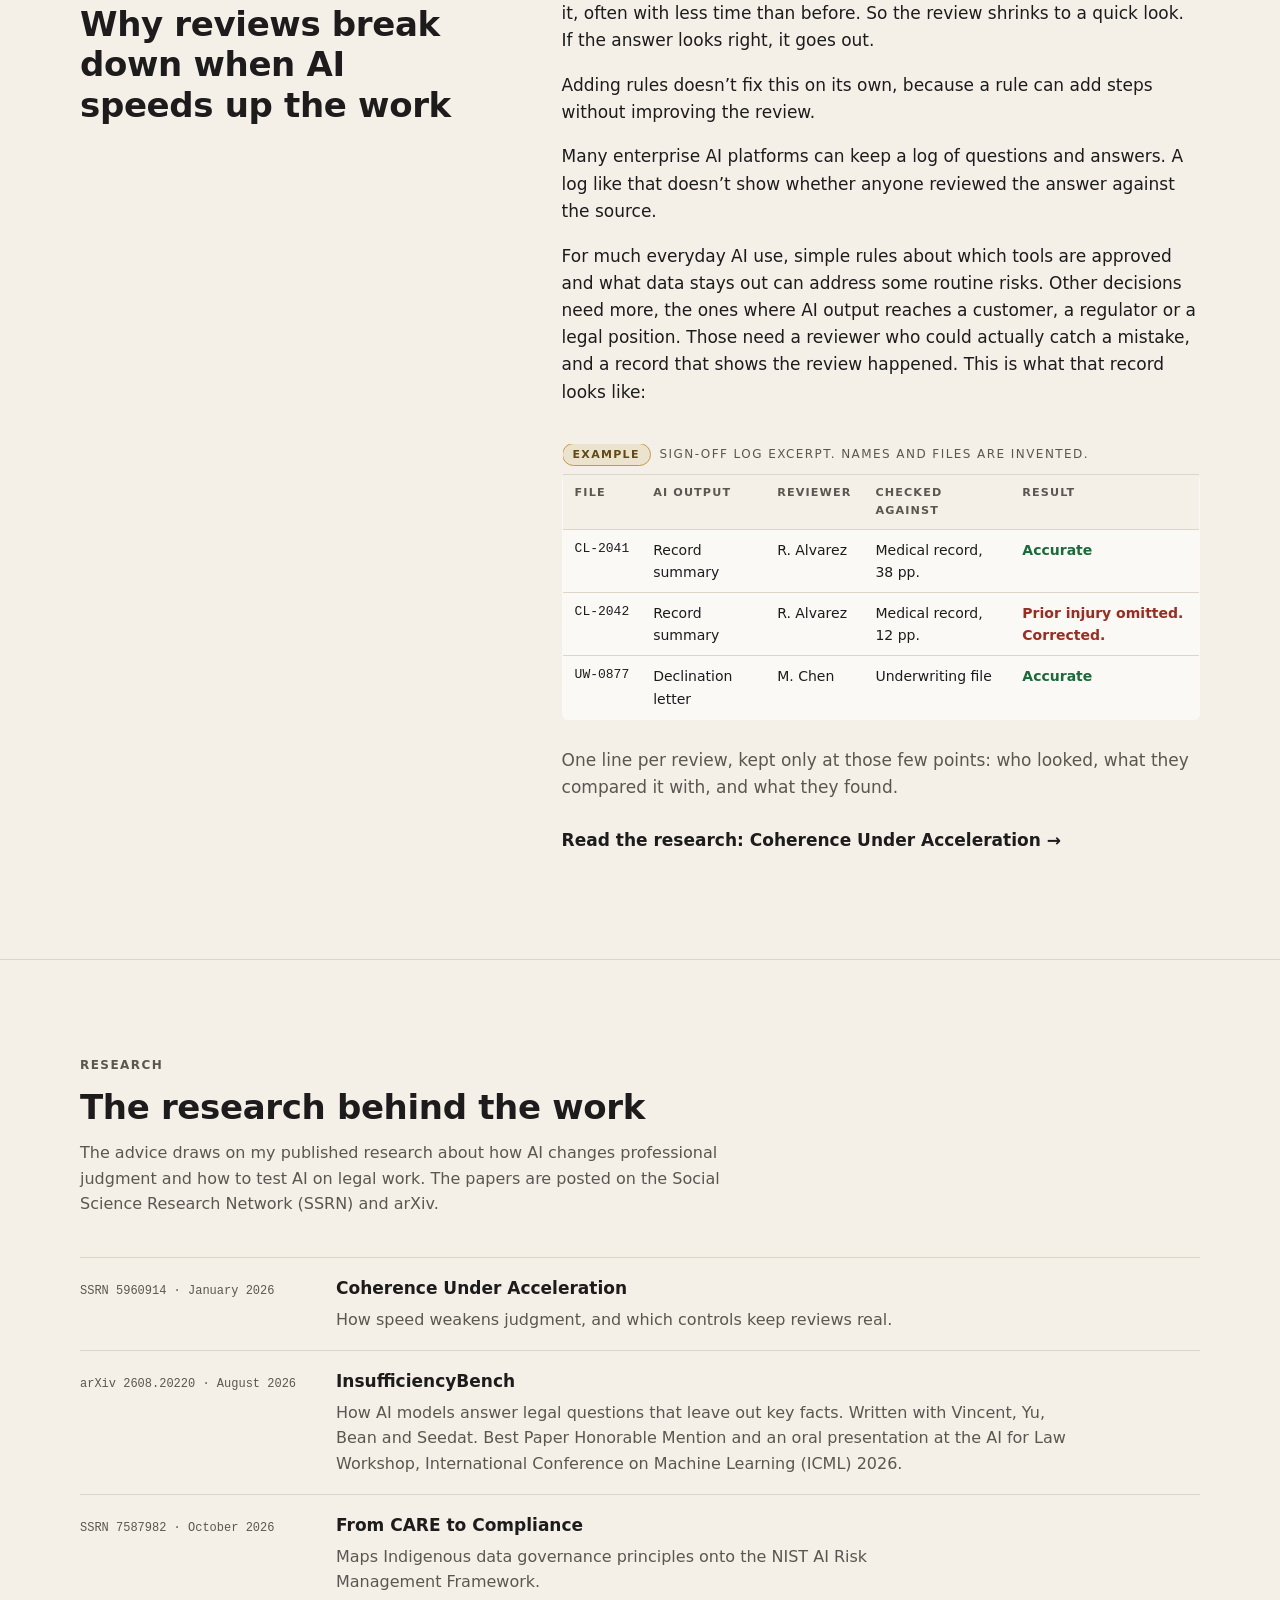
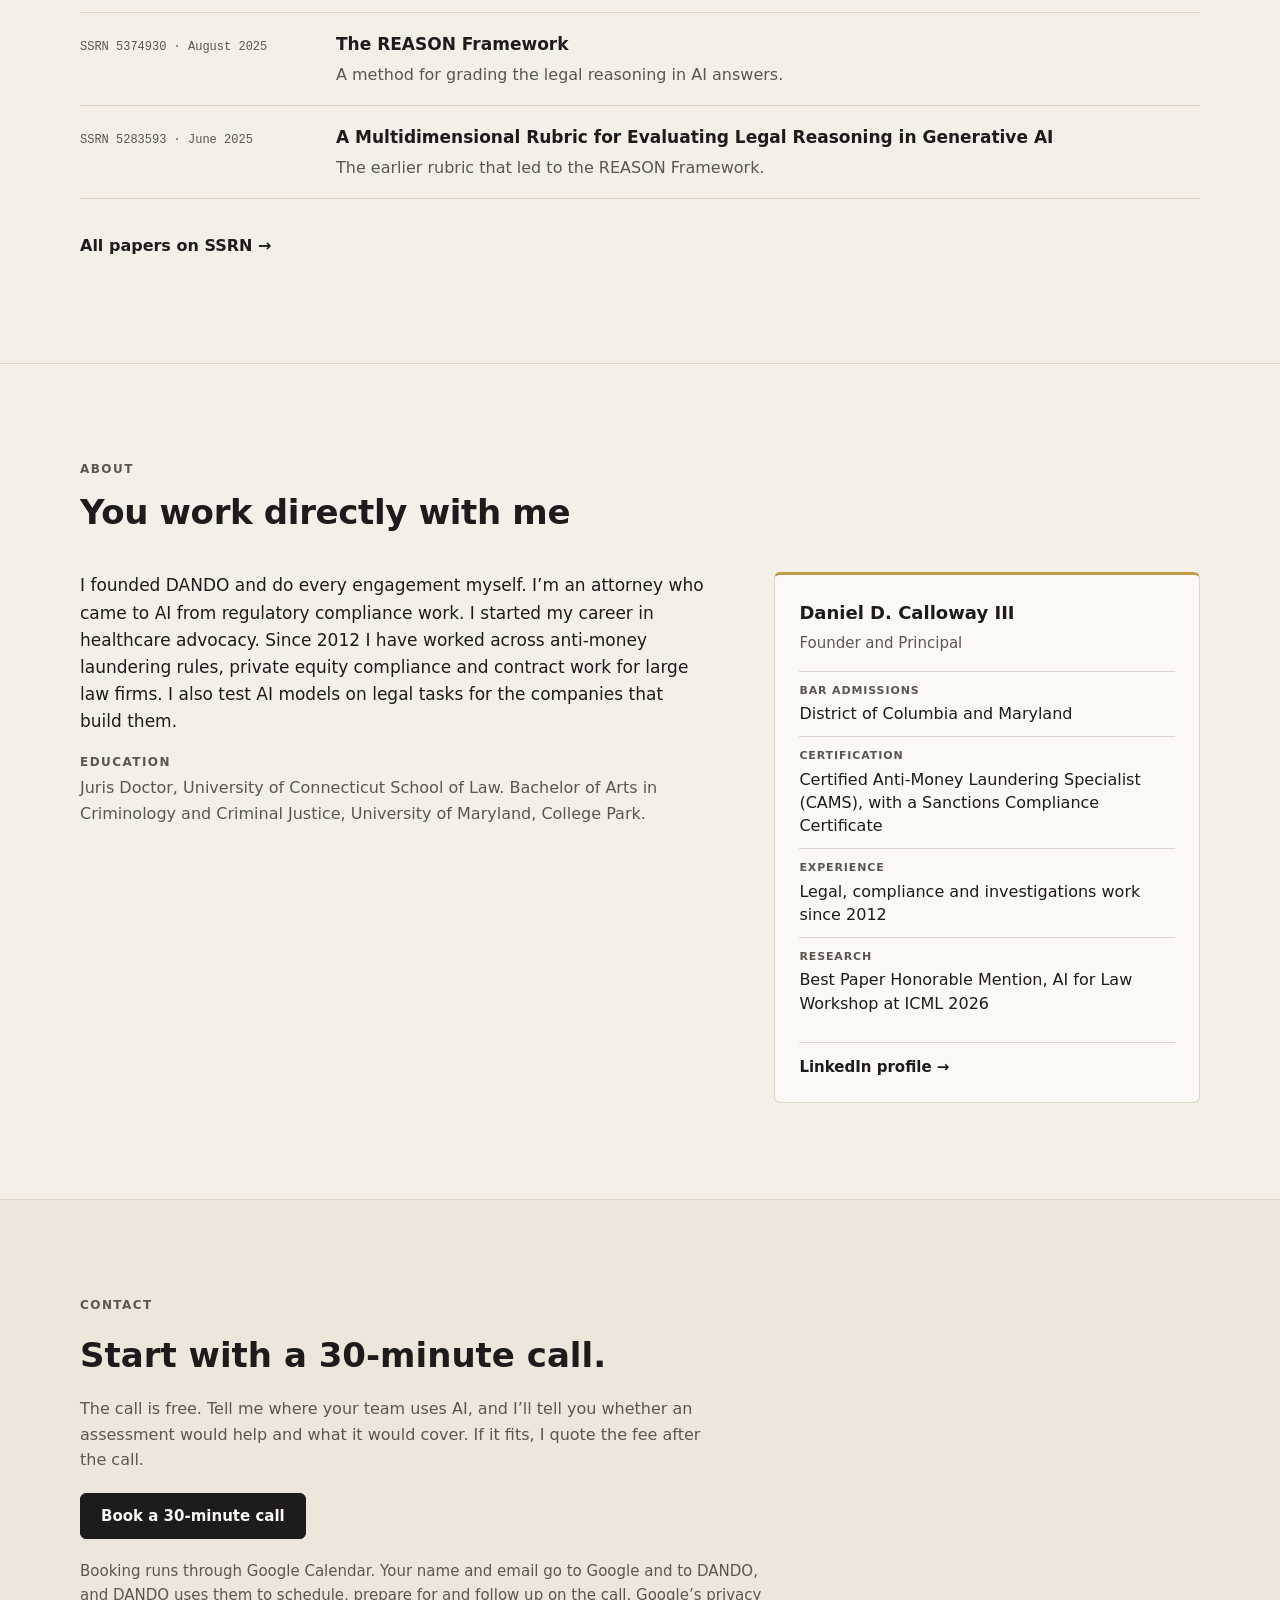
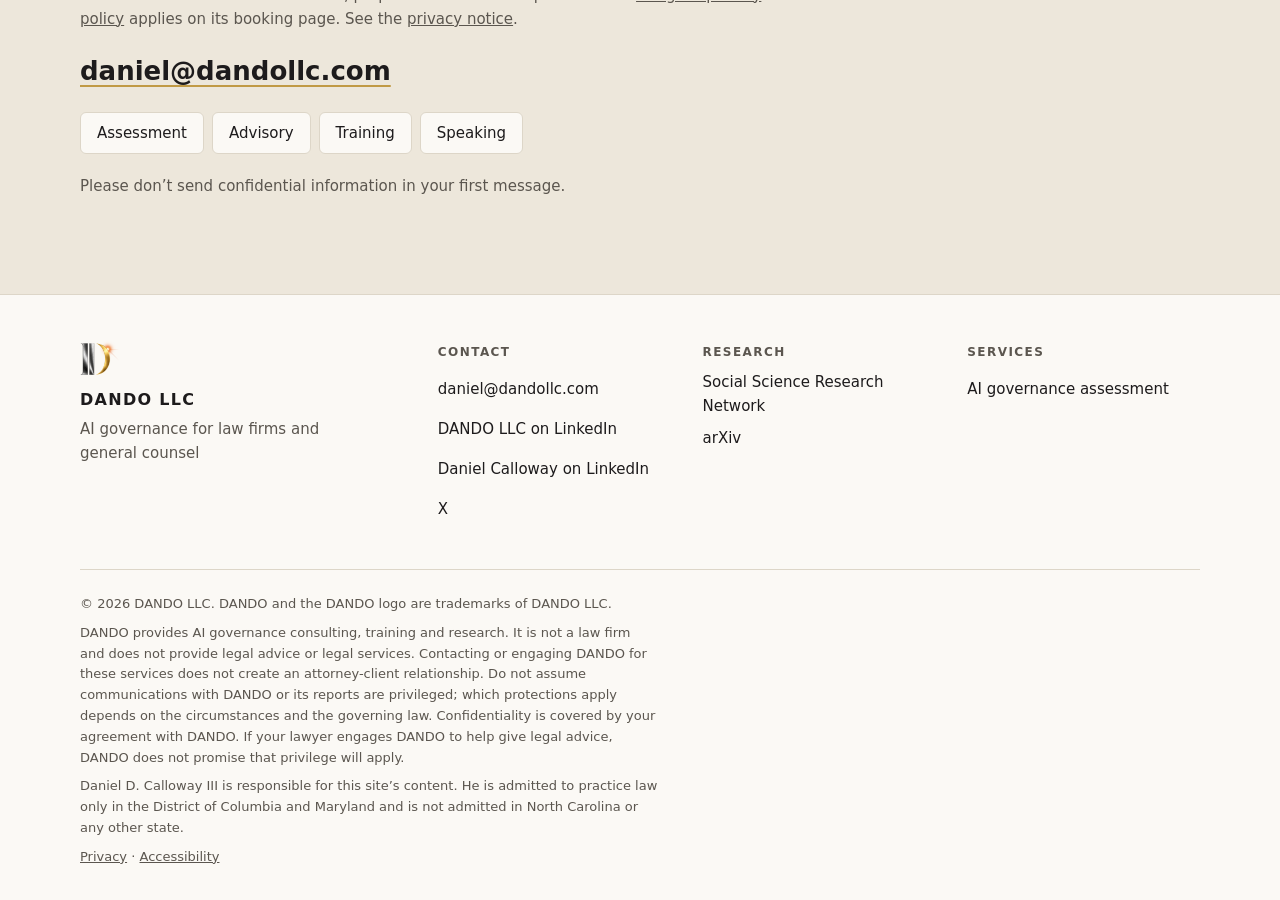
==== commit b863b47c: "Privacy: note AI tools used for email and scheduling; soften the simple-rules line (preview)" ====
--- a/index.html
+++ b/index.html
@@ -645,7 +645,7 @@
       <p>AI can write a draft or score a risk in seconds. A person still has to review it, often with less time than before. So the review shrinks to a quick look. If the answer looks right, it goes out.</p>
       <p>Adding rules doesn&rsquo;t fix this on its own, because a rule can add steps without improving the review.</p>
       <p>Many enterprise AI platforms can keep a log of questions and answers. A log like that doesn&rsquo;t show whether anyone reviewed the answer against the source.</p>
-      <p>For much everyday AI use, simple rules cover the main risks: which tools are approved, and what data stays out. Some decisions need more, the ones where AI output reaches a customer, a regulator or a legal position. Those need a reviewer who could actually catch a mistake, and a record that shows the review happened. This is what that record looks like:</p>
+      <p>For much everyday AI use, simple rules about which tools are approved and what data stays out can address some routine risks. Other decisions need more, the ones where AI output reaches a customer, a regulator or a legal position. Those need a reviewer who could actually catch a mistake, and a record that shows the review happened. This is what that record looks like:</p>
       <table class="log">
         <caption><span class="example-tag">Example</span>Sign-off log excerpt. Names and files are invented.</caption>
         <thead><tr><th scope="col">File</th><th scope="col">AI output</th><th scope="col">Reviewer</th><th scope="col">Checked against</th><th scope="col">Result</th></tr></thead>
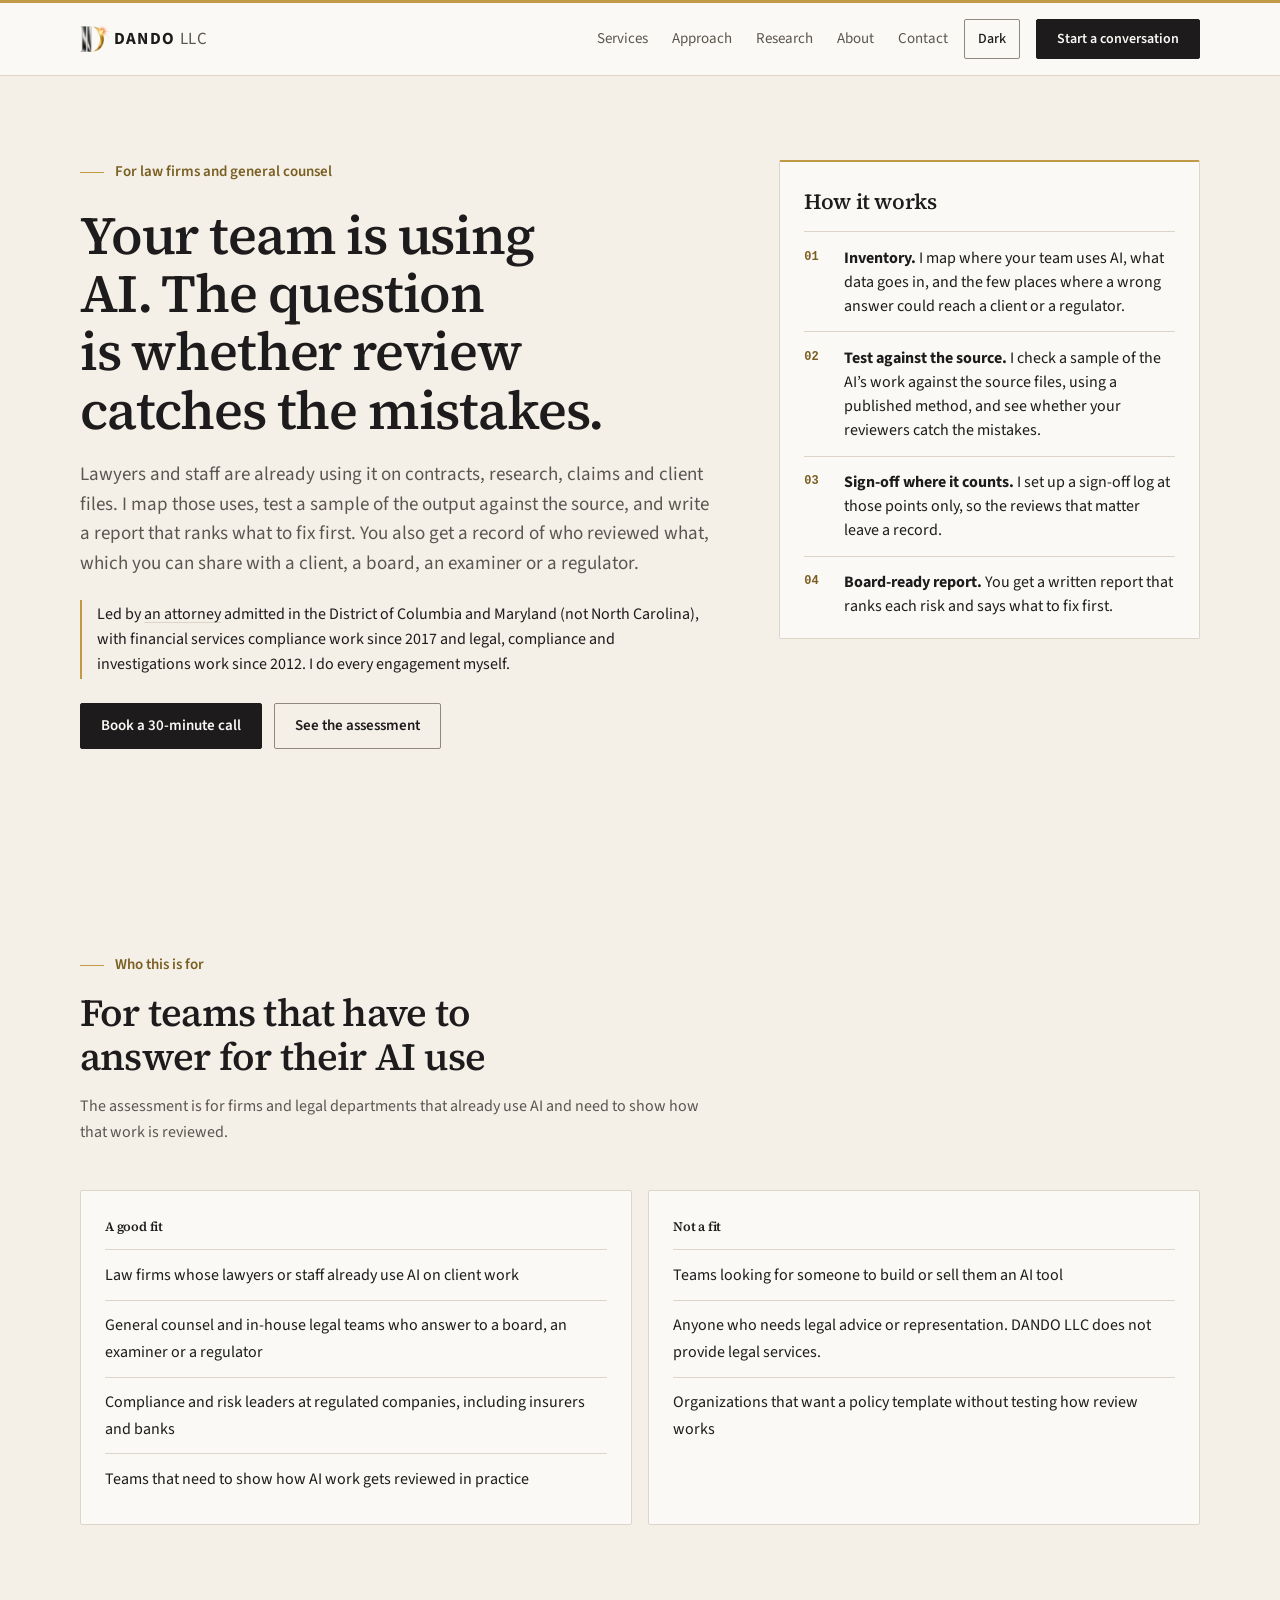
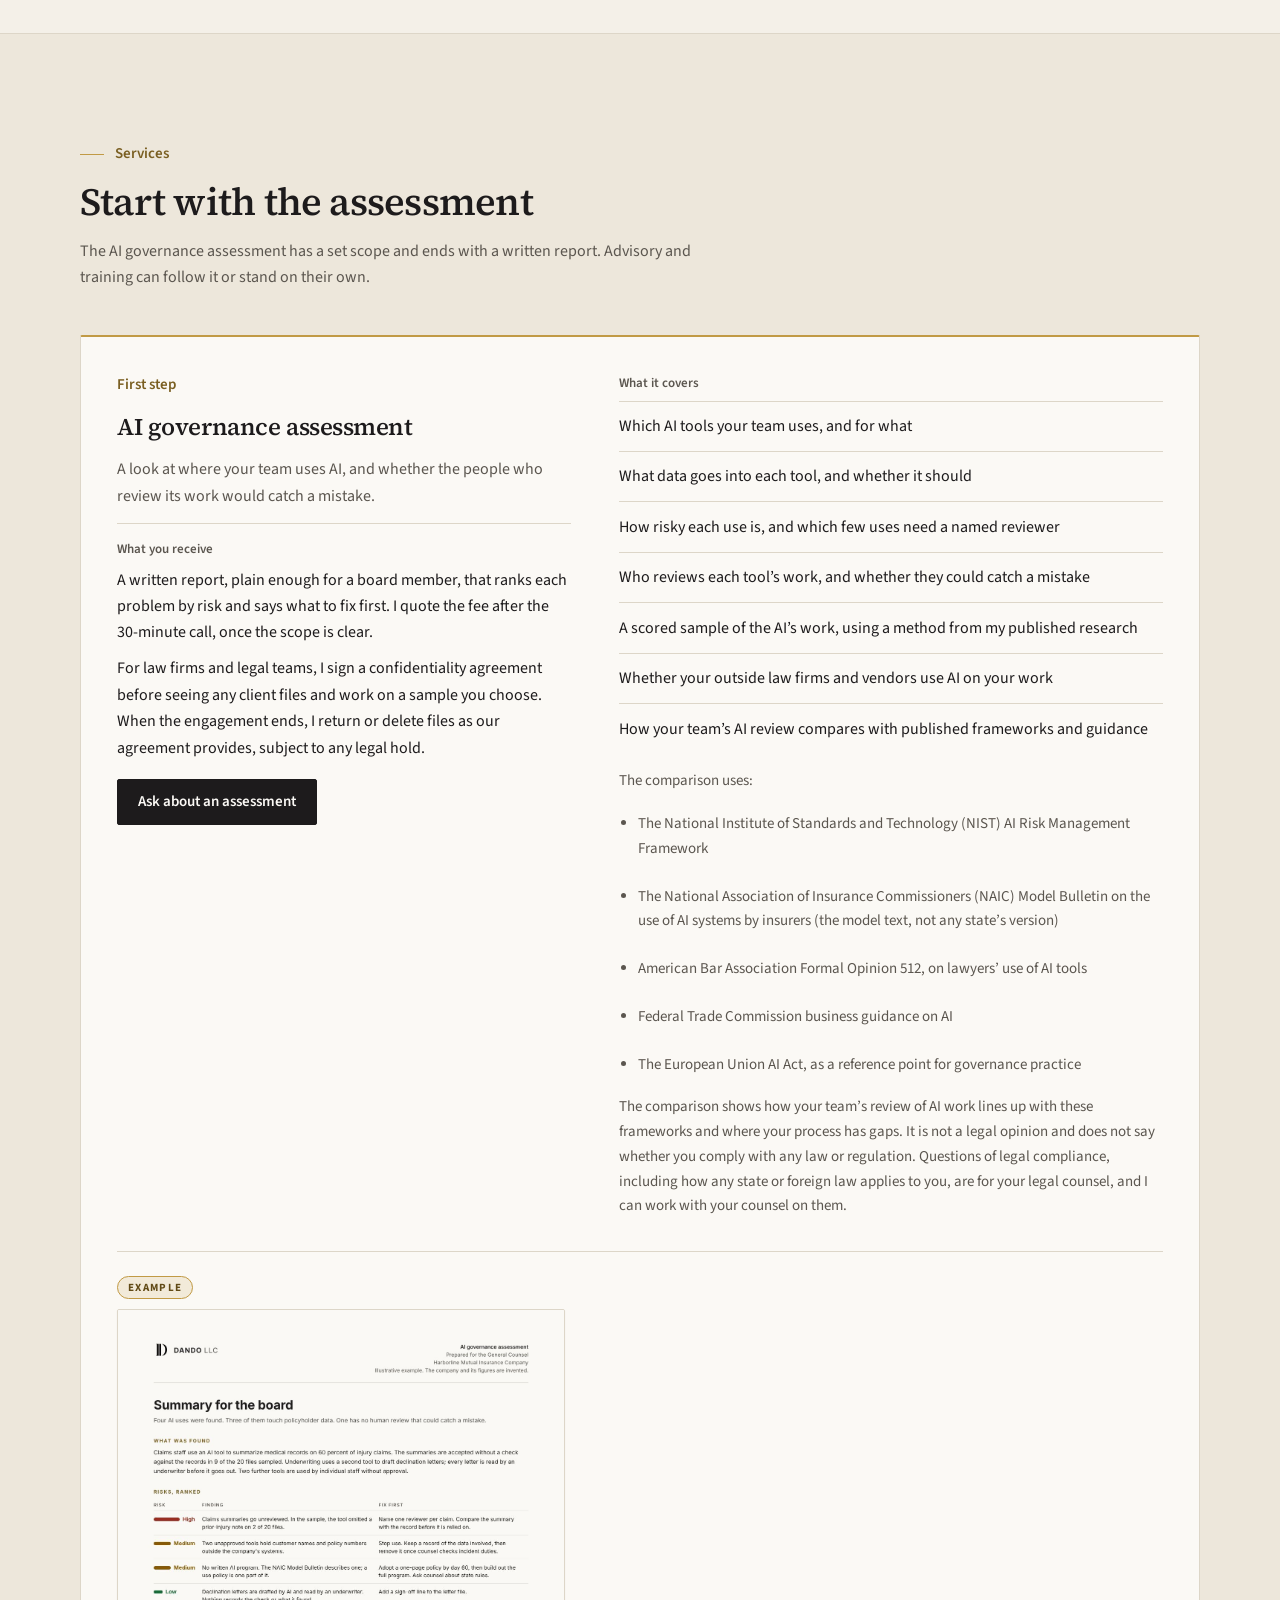
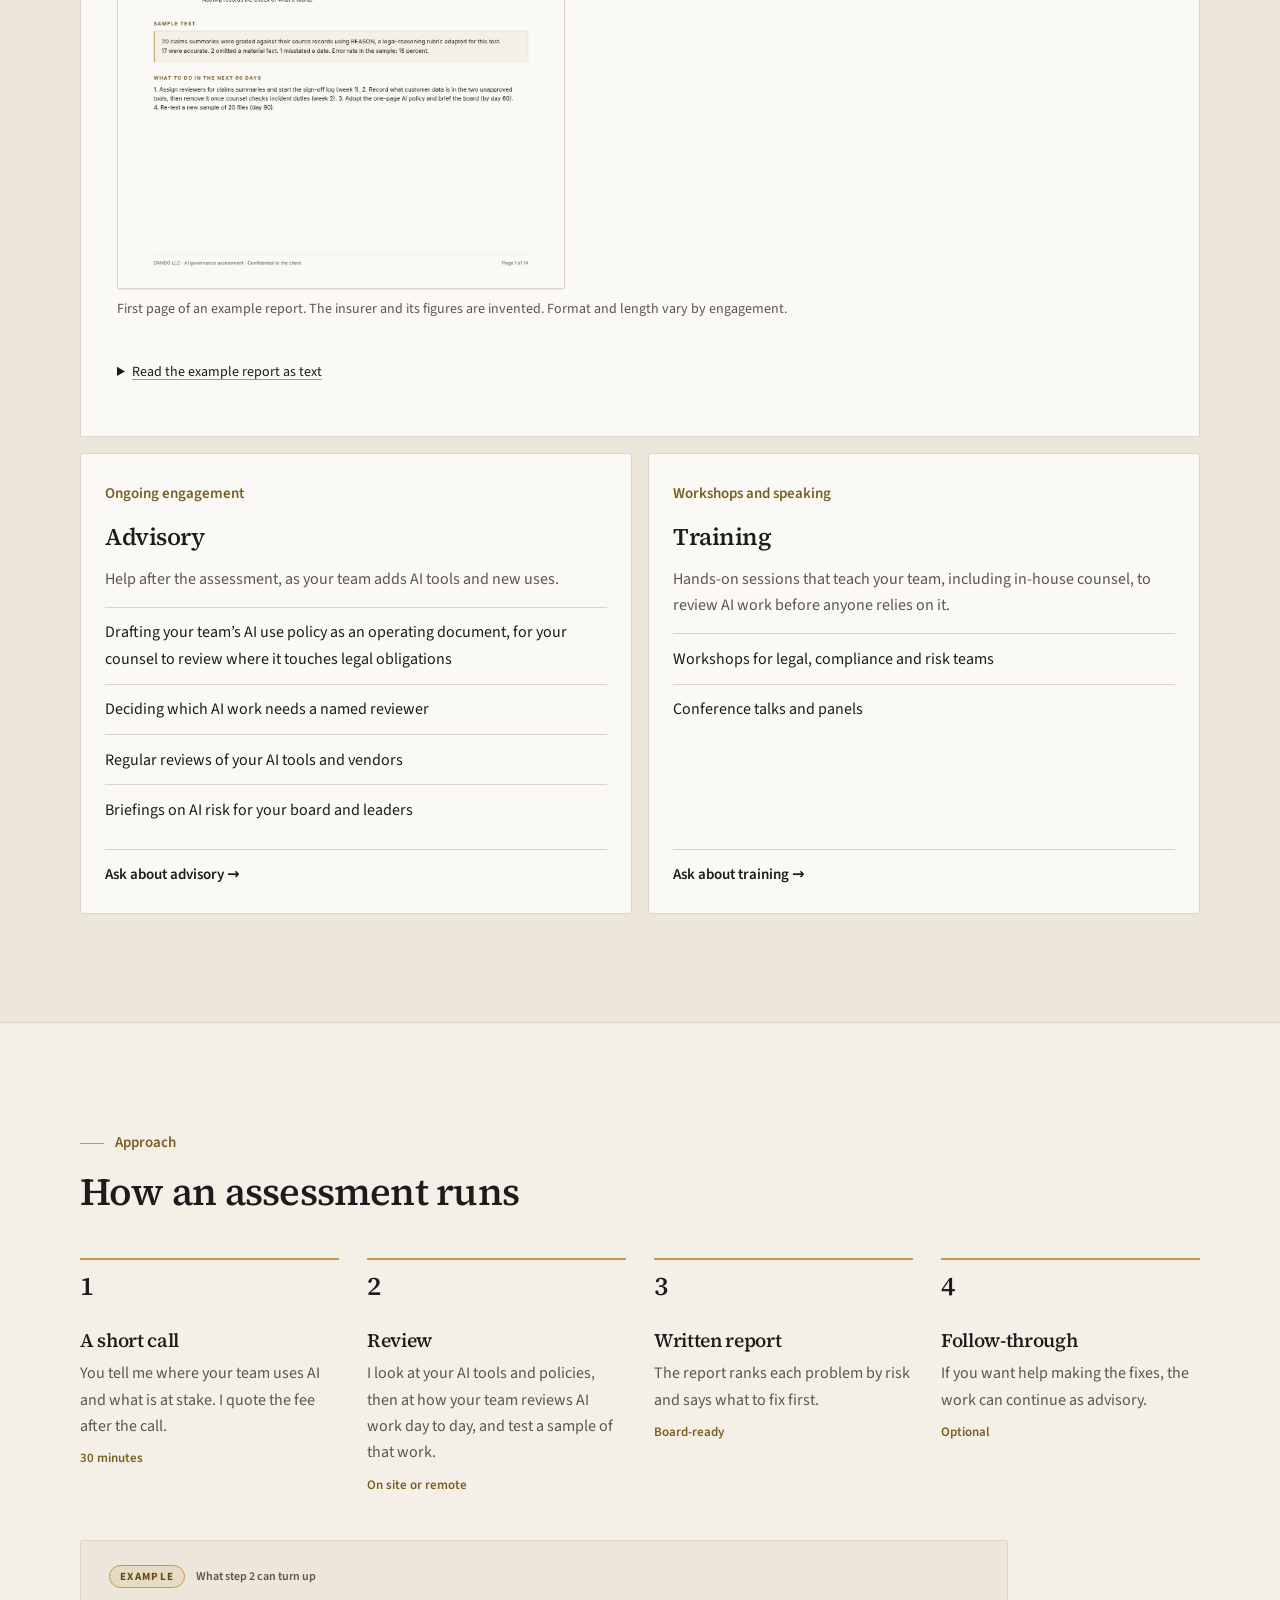
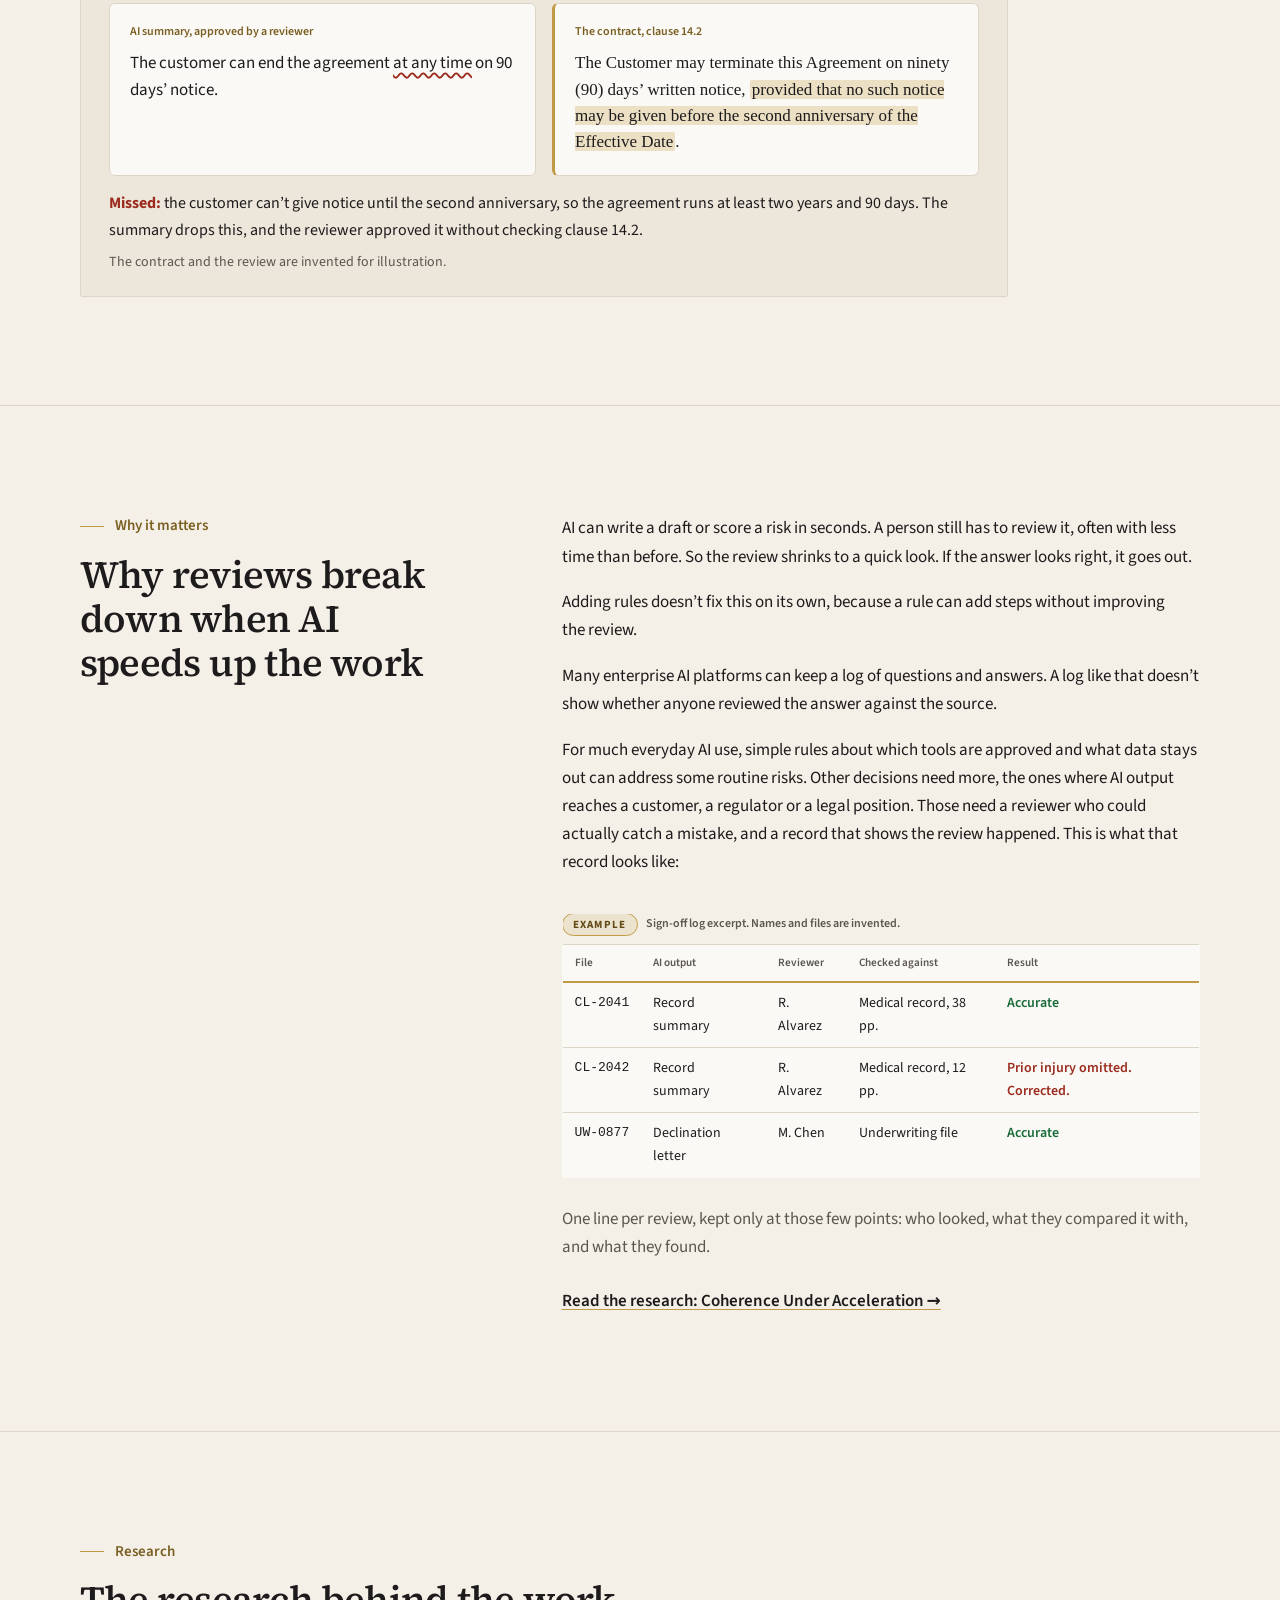
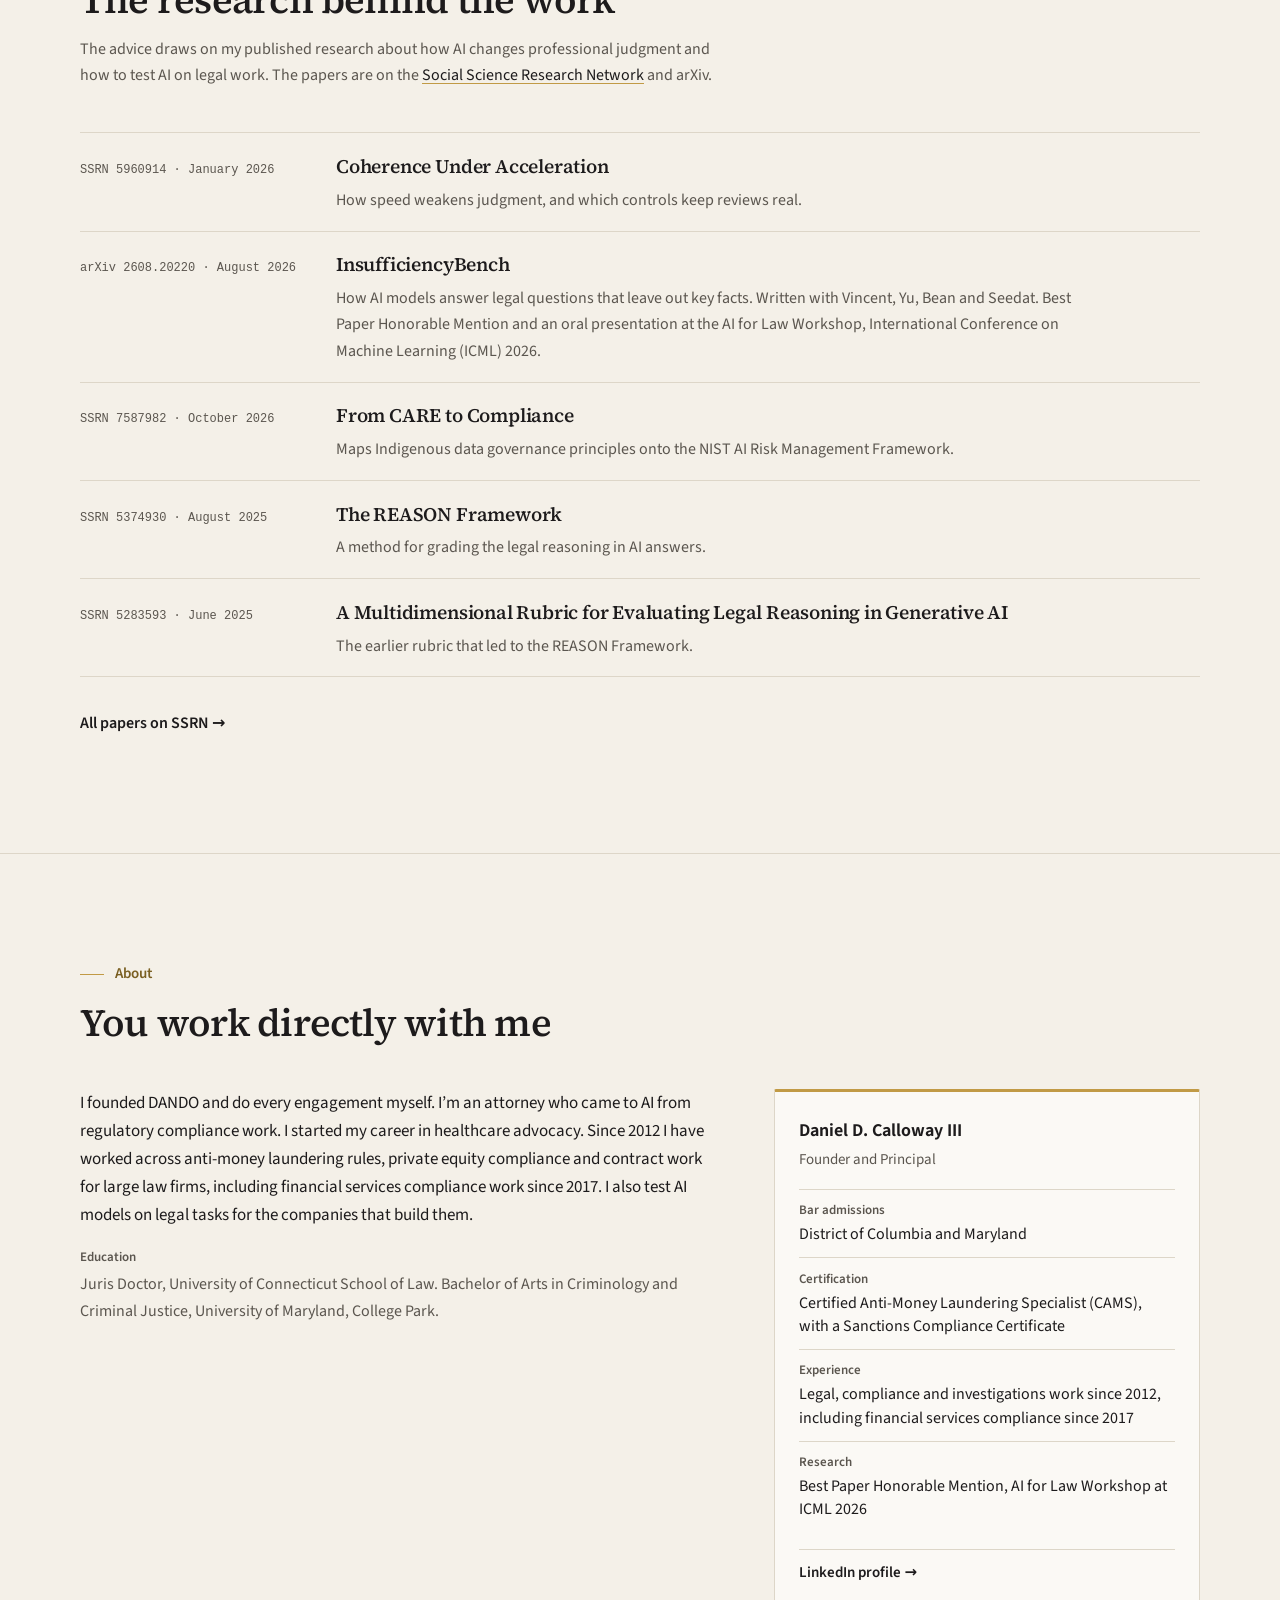
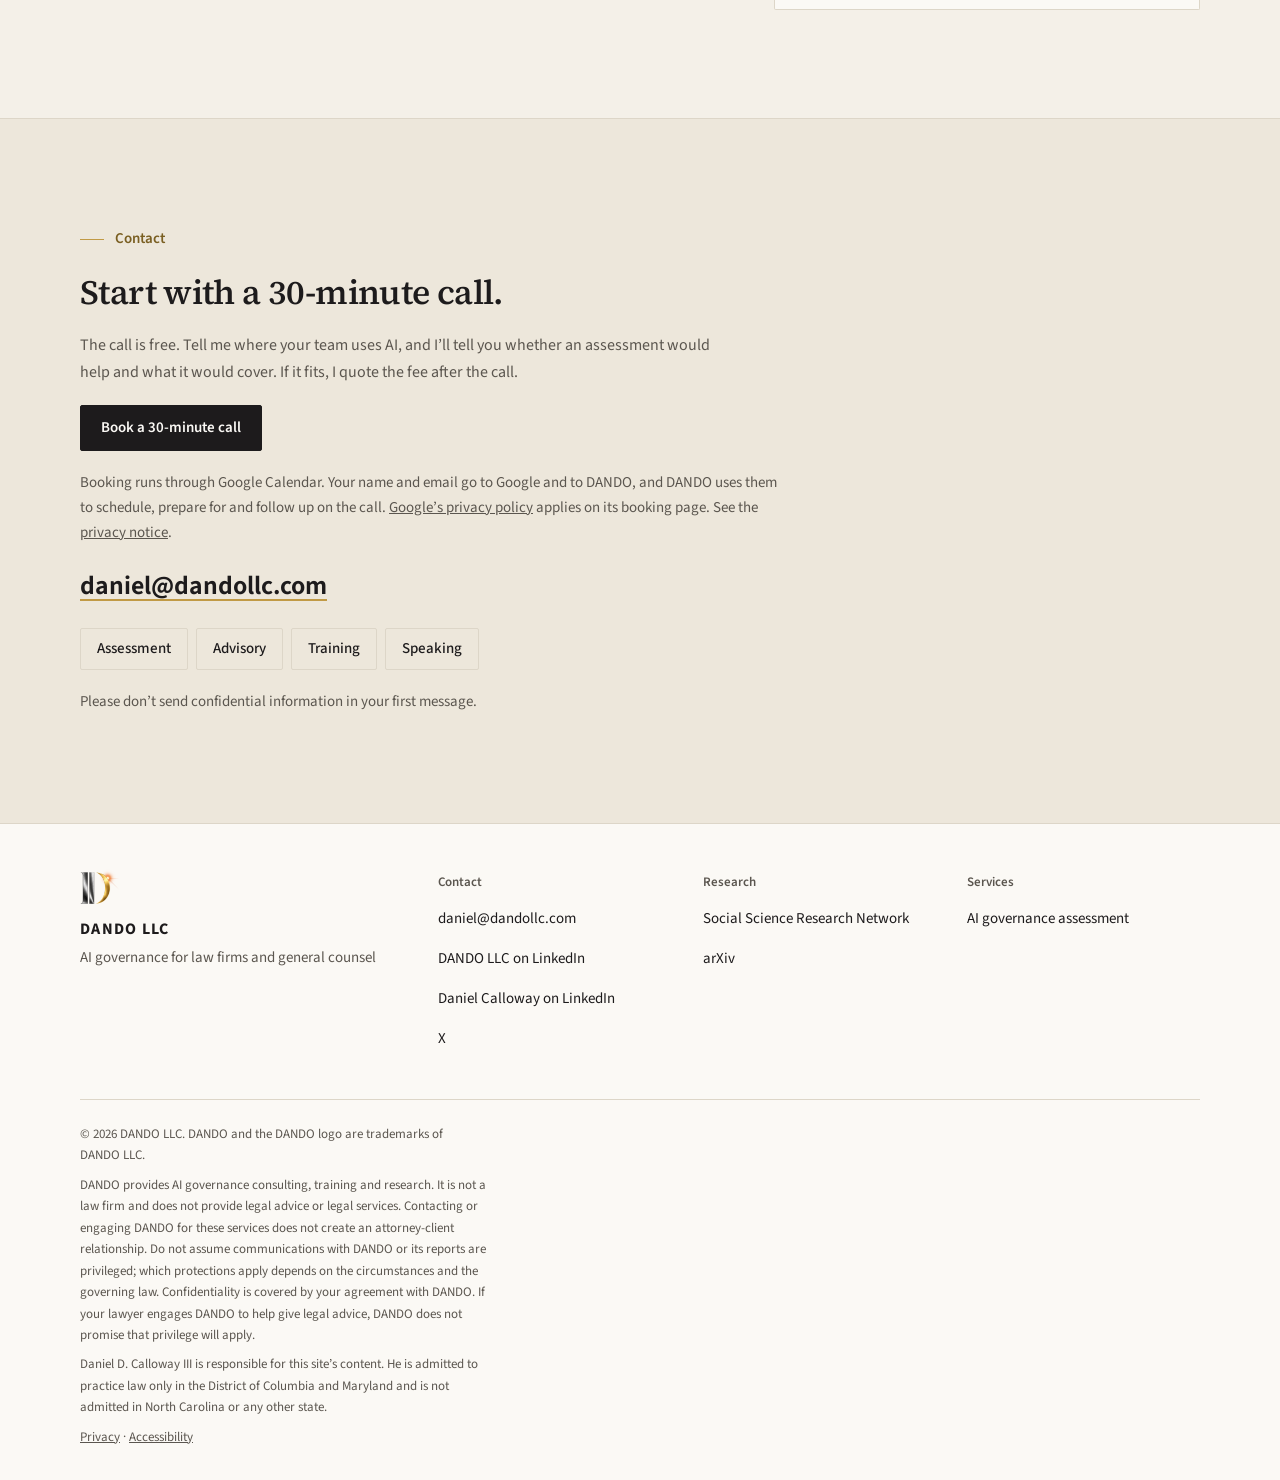
==== commit 9a107b23: "feat: prepare the debut preview for law firms and general counsel Set a letterhead layout and self-h" ====
--- a/index.html
+++ b/index.html
@@ -4,7 +4,7 @@
 <meta charset="UTF-8">
 <meta name="viewport" content="width=device-width, initial-scale=1, viewport-fit=cover">
 <title>DANDO LLC | AI governance for law firms and general counsel</title>
-<meta name="description" content="An attorney-led AI governance assessment for law firms and general counsel: where your team uses AI, whether reviewers catch its mistakes, and a board-ready report with a ranked fix list. Led by an attorney admitted in the District of Columbia and Maryland.">
+<meta name="description" content="An attorney-led AI governance assessment for law firms and general counsel: where your team uses AI, whether reviewers catch its mistakes, and a board-ready report with a ranked fix list. Led by an attorney admitted in the District of Columbia and Maryland, with financial services compliance work since 2017.">
 <link rel="canonical" href="https://dandollc.com/">
 <meta name="theme-color" content="#F4F0E8">
 <meta property="og:type" content="website">
@@ -21,385 +21,7 @@
 <meta name="twitter:description" content="An attorney-led AI governance assessment: where your team uses AI, whether reviewers catch its mistakes, and a board-ready report with a ranked fix list.">
 <meta name="twitter:image" content="https://dandollc.com/social-card-2026-10-31.jpg">
 <link rel="icon" type="image/png" href="dando-mark-nostar.png">
-<style>
-  /* Layout: one 72rem column. Palette follows the DANDO mark: ink and warm gray on a paper ground, gold as the accent. */
-  :root {
-    --bg: #F4F0E8;
-    --surface: #FBF9F5;
-    --fg: #1D1B1C;
-    --muted: #5B564F;
-    --line: #DDD6C8;
-    --line-strong: #8F887C;
-    --action: #1D1B1C;
-    --action-hover: #000000;
-    --on-action: #FBF9F5;
-    --accent: #7A5F22;
-    --gold: #C19A45;
-    --band: #EDE7DB;
-    --f-sans: system-ui, -apple-system, "Segoe UI", Roboto, "Helvetica Neue", Arial, sans-serif;
-    --f-mono: ui-monospace, "SF Mono", Menlo, Consolas, monospace;
-    --radius: 6px;
-    --wrap: 72rem;
-    --header-h: 64px;
-    color-scheme: light;
-  }
-  :root[data-theme="dark"] {
-    --bg: #121113;
-    --surface: #1C1A1D;
-    --fg: #ECE8E1;
-    --muted: #A8A39A;
-    --line: #34302F;
-    --line-strong: #6E6862;
-    --action: #C19A45;
-    --action-hover: #DCBD6E;
-    --on-action: #121113;
-    --accent: #DCBD6E;
-    --gold: #C19A45;
-    --band: #17161A;
-    color-scheme: dark;
-  }
-
-  *, *::before, *::after { box-sizing: border-box; }
-  * { margin: 0; padding: 0; }
-  html { -webkit-text-size-adjust: 100%; text-size-adjust: 100%; scroll-behavior: smooth; scroll-padding-top: calc(var(--header-h) + 16px); }
-  body {
-    background: var(--bg); color: var(--fg);
-    font-family: var(--f-sans); font-size: 1rem; line-height: 1.6;
-    -webkit-font-smoothing: antialiased; overflow-wrap: break-word;
-  }
-  body::before { content: ""; position: fixed; inset: 0 0 auto; height: env(safe-area-inset-top, 0px); z-index: 60; background: var(--surface); }
-  img { display: block; max-width: 100%; height: auto; }
-  a { color: inherit; }
-  ul, ol { list-style: none; }
-  h1, h2, h3 { text-wrap: balance; color: var(--fg); }
-  p { text-wrap: pretty; }
-  :focus-visible { outline: 2px solid var(--accent); outline-offset: 3px; border-radius: 2px; }
-
-  .wrap {
-    width: 100%; max-width: var(--wrap); margin: 0 auto;
-    padding-left: max(16px, env(safe-area-inset-left, 0px));
-    padding-right: max(16px, env(safe-area-inset-right, 0px));
-  }
-  .eyebrow {
-    display: block; font-size: 0.75rem; font-weight: 600; letter-spacing: 0.12em;
-    text-transform: uppercase; color: var(--muted); text-wrap: balance;
-  }
-
-  .skip-link {
-    position: absolute; left: 8px; top: -100px; z-index: 100;
-    background: var(--action); color: var(--on-action); padding: 0.7rem 1rem;
-    font-weight: 600; text-decoration: none; border-radius: var(--radius);
-  }
-  .skip-link:focus { top: 8px; }
-
-  /* Header */
-  .site-header {
-    position: sticky; top: env(safe-area-inset-top, 0px); z-index: 50;
-    background: var(--surface); border-bottom: 1px solid var(--line);
-  }
-  .header-inner { display: flex; align-items: center; gap: 1rem; min-height: var(--header-h); }
-  .brand { display: inline-flex; align-items: center; gap: 0.6rem; text-decoration: none; margin-right: auto; min-height: 44px; }
-  .brand img { height: 26px; width: auto; }
-  .brand-name { font-size: 1.0625rem; font-weight: 700; letter-spacing: 0.08em; }
-  .brand-name span { font-weight: 400; letter-spacing: 0.04em; color: var(--muted); }
-  .logo-dark { display: none !important; }
-  :root[data-theme="dark"] .logo-light { display: none !important; }
-  :root[data-theme="dark"] .logo-dark { display: block !important; }
-  /* Light theme: light-background flare mark, sized like the dark one so the wordmark stays put. */
-  .brand img.logo-light { height: 32.5px; margin: -3.25px -8.4px -3.25px 0; }
-  .footer-brand img.logo-light { height: 40px; margin: -4px 0; }
-  /* Dark theme: long-flare mark. The D matches the light mark's size; the glow overflows without moving the layout. */
-  :root[data-theme="dark"] .brand img.logo-dark { height: 32.5px; margin: -3.25px -9.6px -3.25px 0; }
-
-  .nav { display: flex; align-items: center; gap: 1.5rem; }
-  .nav a { font-size: 0.9375rem; color: var(--muted); text-decoration: none; min-height: 44px; display: inline-flex; align-items: center; }
-  .nav a:hover { color: var(--fg); }
-  .nav .nav-cta { display: none; }
-  .theme-btn, .menu-btn {
-    font: 500 0.875rem/1 var(--f-sans); color: var(--fg); background: transparent;
-    border: 1px solid var(--line-strong); border-radius: var(--radius);
-    min-height: 40px; padding: 0 0.8rem; cursor: pointer;
-  }
-  .theme-btn:hover, .menu-btn:hover { border-color: var(--muted); }
-  .menu-btn { display: none; }
-
-  @media (max-width: 860px) {
-    .nav {
-      position: absolute; top: 100%; left: 0; right: 0;
-      flex-direction: column; align-items: stretch; gap: 0;
-      background: var(--surface); border-bottom: 1px solid var(--line);
-      padding: 0.25rem max(16px, env(safe-area-inset-right, 0px)) 1rem max(16px, env(safe-area-inset-left, 0px));
-      max-height: calc(100vh - var(--header-h) - env(safe-area-inset-top, 0px));
-      max-height: calc(100dvh - var(--header-h) - env(safe-area-inset-top, 0px));
-      overflow-y: auto; overscroll-behavior: contain;
-    }
-    .nav a { min-height: 48px; border-bottom: 1px solid var(--line); color: var(--fg); }
-    .nav .nav-cta { display: flex; justify-content: center; margin-top: 1rem; border: 0; color: var(--on-action); }
-    .nav .nav-cta:hover { color: var(--on-action); }
-    html:not(.js) .nav { position: static; flex: 0 0 100%; padding-left: 0; padding-right: 0; border-bottom: 0; max-height: none; overflow: visible; }
-    html:not(.js) .header-inner { flex-wrap: wrap; }
-    html.js .nav { display: none; }
-    html.js .nav.is-open { display: flex; }
-    html.js .menu-btn { display: inline-flex; align-items: center; }
-    .header-cta { display: none !important; }
-  }
-
-  /* Buttons */
-  .btn {
-    display: inline-flex; align-items: center; justify-content: center;
-    min-height: 46px; padding: 0 1.25rem; border-radius: var(--radius);
-    font: 600 0.9375rem/1.2 var(--f-sans); text-decoration: none;
-    border: 1px solid transparent; transition: background-color .15s ease, border-color .15s ease;
-  }
-  .btn-primary { background: var(--action); color: var(--on-action); border-color: var(--action); }
-  .btn-primary:hover { background: var(--action-hover); border-color: var(--action-hover); }
-  .btn-secondary { background: transparent; color: var(--fg); border-color: var(--line-strong); }
-  .btn-secondary:hover { border-color: var(--fg); }
-  .header-cta { min-height: 40px; font-size: 0.875rem; }
-
-  /* Sections */
-  .section { padding-block: 4.5rem; }
-  .section + .section { border-top: 1px solid var(--line); }
-  .section-head { max-width: 44rem; margin-bottom: 2.5rem; display: grid; gap: 0.75rem; }
-  .section-head h2 { font-size: clamp(1.625rem, 3vw, 2.125rem); line-height: 1.2; font-weight: 650; letter-spacing: -0.01em; }
-  .section-head p { color: var(--muted); max-width: 40rem; }
-
-  /* Hero */
-  .hero { padding-block: 4rem 4.5rem; }
-  .hero-grid { display: grid; gap: 2.5rem; }
-  .hero-grid > * { min-width: 0; }
-  .hero-copy { display: grid; gap: 1.25rem; align-content: start; }
-  .hero h1 { font-size: clamp(2.125rem, 5vw, 3.25rem); line-height: 1.1; font-weight: 700; letter-spacing: -0.02em; max-width: 20ch; }
-  .hero-lede { font-size: 1.125rem; color: var(--muted); max-width: 38rem; }
-  .hero-actions { display: flex; flex-wrap: wrap; gap: 0.75rem; margin-top: 0.5rem; }
-
-  .hero-note { font-size: 0.9375rem; color: var(--muted); }
-  .hero-note a { color: var(--fg); text-decoration: underline; text-decoration-color: var(--line); text-underline-offset: 3px; }
-  .hero-note a:hover { text-decoration-color: currentColor; }
-
-  .principles-card {
-    background: var(--surface); border: 1px solid var(--line); border-radius: var(--radius);
-    border-top: 3px solid var(--gold);
-    padding: 1.5rem 1.5rem 0.5rem; display: grid; gap: 0.75rem; align-content: start;
-  }
-  .principles-card h2 { font-size: 1.125rem; font-weight: 650; }
-  .principles-example { color: var(--muted); font-size: 0.9375rem; margin-top: -0.35rem; }
-  .principles { counter-reset: principle; }
-  .principles li {
-    counter-increment: principle; display: grid; grid-template-columns: 2rem minmax(0, 1fr); gap: 0.5rem;
-    padding: 0.85rem 0; border-top: 1px solid var(--line); font-size: 1rem; line-height: 1.5;
-  }
-  .principles li::before {
-    content: counter(principle, decimal-leading-zero); font: 600 0.75rem/1.95 var(--f-mono);
-    color: var(--accent); font-variant-numeric: tabular-nums;
-  }
-
-  /* Point of view */
-  .thesis { border-top: 1px solid var(--line); }
-  .thesis-grid { display: grid; gap: 1.5rem; }
-  .thesis-grid > * { min-width: 0; }
-  .thesis-grid .section-head { margin-bottom: 0; align-content: start; }
-  .thesis-body { display: grid; gap: 1.1rem; max-width: 40rem; }
-  .thesis-body p { font-size: 1.0625rem; }
-  .thesis-body strong { font-weight: 650; }
-  .thesis-link a { color: var(--fg); font-weight: 600; text-decoration: none; display: inline-flex; min-height: 44px; align-items: center; }
-  .thesis-link a:hover { color: var(--accent); text-decoration: underline; text-decoration-color: var(--gold); text-underline-offset: 3px; }
-
-  .facts { display: grid; gap: 0; }
-  .facts li { display: grid; gap: 0.2rem; padding: 0.7rem 0; border-top: 1px solid var(--line); font-size: 1rem; line-height: 1.45; }
-  .facts .k { color: var(--muted); font-size: 0.6875rem; font-weight: 600; letter-spacing: 0.08em; text-transform: uppercase; }
-
-  /* Services */
-  .services { background: var(--band); }
-  .offer-lead {
-    background: var(--surface); border: 1px solid var(--line); border-top: 3px solid var(--fg);
-    border-radius: var(--radius); padding: 1.75rem 1.5rem 1.5rem; display: grid; gap: 1.75rem;
-  }
-  .offer-lead > * { min-width: 0; }
-  .offer-lead-intro { display: grid; gap: 0.9rem; align-content: start; }
-  .offer-lead h3 { font-size: clamp(1.5rem, 3vw, 1.875rem); font-weight: 650; line-height: 1.2; }
-  .offer-lead .btn { justify-self: start; margin-top: 0.25rem; }
-  .offer-receive { border-top: 1px solid var(--line); padding-top: 0.9rem; font-size: 1rem; }
-  .list-label { display: block; font-size: 0.75rem; font-weight: 600; letter-spacing: 0.12em; text-transform: uppercase; color: var(--muted); margin-bottom: 0.4rem; }
-  .offers-two { display: grid; gap: 1rem; margin-top: 1rem; }
-  .offer-small {
-    margin-top: 2rem; background: var(--surface); border: 1px solid var(--line); border-left: 3px solid var(--gold);
-    border-radius: var(--radius); padding: 1.5rem; display: grid; gap: 1.25rem;
-  }
-  .offer-small > * { min-width: 0; }
-  .offer-small-intro { display: grid; gap: 0.75rem; align-content: start; }
-  .offer-small h3 { font-size: 1.375rem; font-weight: 650; }
-  .offer-small .offer-ask { border-top: 0; padding-top: 0; justify-self: start; }
-  .offer-small li { padding: 0.55rem 0 0.55rem 1.1rem; border-top: 1px solid var(--line); position: relative; font-size: 1rem; }
-  .offer-small li::before { content: ""; position: absolute; left: 0; top: 1.05rem; width: 6px; height: 6px; border-radius: 50%; background: var(--gold); }
-  .hero-alt { margin-top: -0.25rem; }
-  .offer {
-    background: var(--surface); border: 1px solid var(--line); border-radius: var(--radius);
-    padding: 1.75rem 1.5rem 1.25rem; display: flex; flex-direction: column; gap: 0.9rem;
-  }
-  .offer h3 { font-size: 1.375rem; font-weight: 650; }
-  .offer-type { font-size: 0.8125rem; font-weight: 600; letter-spacing: 0.06em; text-transform: uppercase; color: var(--muted); }
-  .offer h3.offer-type { font-size: 0.8125rem; font-weight: 600; margin: 0; }
-  .offer-desc { color: var(--muted); }
-  .offer ul { flex: 1; display: grid; align-content: start; }
-  .offer li, .offer-lead li { padding: 0.55rem 0 0.55rem 1.1rem; border-top: 1px solid var(--line); position: relative; font-size: 1rem; }
-  .offer li::before, .offer-lead li::before { content: ""; position: absolute; left: 0; top: 1.05rem; width: 6px; height: 6px; border-radius: 50%; background: var(--gold); }
-  .offer-ask { display: inline-flex; align-items: center; min-height: 44px; color: var(--fg); font-weight: 600; font-size: 0.9375rem; text-decoration: none; border-top: 1px solid var(--line); padding-top: 0.5rem; }
-  .offer-ask:hover { color: var(--accent); text-decoration: underline; text-decoration-color: var(--gold); text-underline-offset: 3px; }
-  .frameworks-note { margin-top: 1rem; font-size: 0.9375rem; color: var(--muted); display: grid; gap: 0.4rem; }
-  .frameworks-note ul { list-style: disc; padding-left: 1.2rem; }
-  .frameworks-note li { padding: 0; border: 0; font-size: inherit; }
-  .frameworks-note li::before { content: none; }
-
-  /* Approach */
-  .steps { display: grid; gap: 1.5rem; counter-reset: step; }
-  .step { display: grid; grid-template-columns: 2.5rem 1fr; gap: 1rem; align-items: start; align-content: start; }
-  .step > div { min-width: 0; }
-  .step-num {
-    width: 2.25rem; height: 2.25rem; border-radius: 50%; border: 1px solid var(--gold);
-    color: var(--fg); font: 600 0.9375rem/2.15rem var(--f-sans); text-align: center;
-    font-variant-numeric: tabular-nums;
-  }
-  .step h3 { font-size: 1.0625rem; font-weight: 650; margin-bottom: 0.25rem; }
-  .step p { color: var(--muted); font-size: 1rem; }
-
-  /* Research */
-  .papers { display: grid; }
-  .paper { display: grid; gap: 0.25rem; padding: 1.1rem 0; border-top: 1px solid var(--line); }
-  .paper:last-child { border-bottom: 1px solid var(--line); }
-  .paper-meta { font-family: var(--f-mono); font-size: 0.75rem; color: var(--muted); font-variant-numeric: tabular-nums; }
-  .paper a.paper-title { font-size: 1.0625rem; font-weight: 650; color: var(--fg); text-decoration: none; }
-  .paper a.paper-title:hover { color: var(--accent); text-decoration: underline; text-underline-offset: 3px; }
-  .paper p { color: var(--muted); font-size: 1rem; max-width: 46rem; }
-  .research-foot { margin-top: 1.5rem; }
-  .research-foot a { color: var(--fg); font-weight: 600; text-decoration: none; display: inline-flex; min-height: 44px; align-items: center; }
-  .research-foot a:hover { color: var(--accent); text-decoration: underline; text-decoration-color: var(--gold); text-underline-offset: 3px; }
-
-  /* About */
-  .about-layout { display: grid; gap: 2rem; }
-  .about-layout > * { min-width: 0; }
-  .about-text { display: grid; gap: 1.1rem; align-content: start; max-width: 44rem; }
-  /* Pictures of the work */
-  .figure { margin: 1.5rem 0 0; }
-  .figure img { display: block; width: 100%; height: auto; border: 1px solid var(--line); border-radius: 6px; background: var(--surface); box-shadow: 0 1px 2px rgba(0,0,0,.06); }
-  .figure figcaption { margin-top: 0.6rem; font-size: 0.875rem; color: var(--muted); }
-  .figure a { color: inherit; }
-  .offer-receive p + p { margin-top: 0.6rem; }
-  .report-text { margin: 0.75rem 0 1.25rem; font-size: 0.875rem; color: var(--muted); }
-  .report-text summary { cursor: pointer; color: var(--fg); text-decoration: underline; text-decoration-color: var(--gold); text-underline-offset: 3px; }
-  .report-text p, .report-text ul { margin-top: 0.6rem; }
-  .report-text ul { list-style: disc; padding-left: 1.2rem; }
-  .report-text li { padding: 0; border: 0; font-size: inherit; }
-  .report-text li::before { content: none; }
-  .report-text strong { color: var(--fg); font-weight: 600; }
-  .flow { display: grid; gap: 1rem; margin: 0; padding: 0; list-style: none; counter-reset: s; }
-  .flow li { position: relative; display: grid; grid-template-columns: 56px minmax(0, 1fr); gap: 1rem; align-items: start; align-content: start; }
-  .flow li > div { padding-top: 0.9rem; }
-  .flow .fn { width: 56px; height: 56px; border-radius: 50%; border: 2px solid var(--gold); display: grid; place-items: center; font-weight: 700; font-size: 1.125rem; color: var(--accent); background: var(--surface); position: relative; z-index: 1; }
-  .flow li + li::before { content: ""; position: absolute; left: 27px; top: -1rem; height: 1rem; border-left: 2px solid var(--gold); }
-  .flow h3 { margin: 0 0 0.25rem; font-size: 1.0625rem; }
-  .flow p { margin: 0; color: var(--muted); }
-  .flow .out { display: inline-block; margin-top: 0.4rem; font-size: 0.8125rem; letter-spacing: 0.06em; text-transform: uppercase; color: var(--accent); border: 1px solid var(--line); border-radius: 999px; padding: 0.15rem 0.6rem; }
-  @media (min-width: 860px) {
-    .flow { grid-template-columns: repeat(4, minmax(0, 1fr)); gap: 1.5rem; }
-    .flow li { grid-template-columns: 1fr; }
-    .flow li > div { padding-top: 0.25rem; }
-    .flow li + li::before { left: -1.5rem; top: 27px; width: 1.5rem; height: 0; border-left: 0; border-top: 2px solid var(--gold); }
-  }
-  .log { width: 100%; border-collapse: collapse; font-size: 0.875rem; margin-top: 1.25rem; border: 1px solid var(--line); border-radius: 6px; overflow: hidden; background: var(--surface); }
-  .log caption { caption-side: top; text-align: left; font-size: 0.75rem; letter-spacing: 0.12em; text-transform: uppercase; color: var(--muted); padding: 0 0 0.5rem; }
-  .log th, .log td { text-align: left; padding: 0.55rem 0.75rem; border-bottom: 1px solid var(--line); vertical-align: top; }
-  .log td:first-child { white-space: nowrap; font-family: var(--f-mono); font-size: 0.8125rem; }
-  @media (max-width: 640px) { .log { display: block; overflow-x: auto; } }
-  .log th { font-size: 0.7rem; letter-spacing: 0.1em; text-transform: uppercase; color: var(--muted); font-weight: 600; background: var(--bg); }
-  .log tr:last-child td { border-bottom: 0; }
-  .log .ok { color: #1A6B3A; font-weight: 600; } .log .fix { color: #9B2C1F; font-weight: 600; }
-  :root[data-theme="dark"] .log .ok { color: #7ED39B; } :root[data-theme="dark"] .log .fix { color: #F08A7A; }
-  .log-note { font-size: 0.875rem; color: var(--muted); margin-top: 0.6rem; }
-  .example-tag { display: inline-block; font-size: 0.6875rem; font-weight: 700; letter-spacing: 0.12em; text-transform: uppercase; line-height: 1; color: #614A16; background: rgba(193, 154, 69, 0.16); border: 1px solid var(--gold); border-radius: 999px; padding: 0.32rem 0.62rem 0.3rem; vertical-align: middle; white-space: nowrap; }
-  .figure .example-tag { margin-bottom: 0.65rem; }
-  .log caption .example-tag { margin-right: 0.55rem; }
-  .exhibit { margin: 2.75rem 0 0; max-width: 58rem; background: var(--band); border: 1px solid var(--line); border-radius: 8px; padding: 1.25rem; }
-  .exhibit-head { display: flex; flex-wrap: wrap; align-items: center; gap: 0.55rem 0.7rem; margin: 0 0 0.95rem; }
-  .exhibit-label { margin: 0; font-size: 0.75rem; letter-spacing: 0.12em; text-transform: uppercase; color: var(--muted); }
-  .exhibit-pair { display: grid; gap: 1rem; }
-  .exhibit-card { background: var(--surface); border: 1px solid var(--line); border-radius: 6px; padding: 1.1rem 1.25rem 1.2rem; }
-  .exhibit-card.source { border-left: 3px solid var(--gold); }
-  .exhibit-card-label { margin: 0 0 0.55rem; font-size: 0.75rem; letter-spacing: 0.1em; text-transform: uppercase; color: var(--accent); font-weight: 600; }
-  .exhibit-card .quote { margin: 0; font-size: 1.0625rem; line-height: 1.55; }
-  .exhibit-card.source .quote { font-family: Georgia, "Times New Roman", serif; }
-  .exhibit mark { background: rgba(193, 154, 69, 0.28); color: inherit; padding: 0 0.12em; border-radius: 2px; }
-  .exhibit .miss { text-decoration: underline wavy #9B2C1F; text-decoration-thickness: 1.5px; text-underline-offset: 4px; }
-  .exhibit-result { margin: 0.9rem 0 0; }
-  .exhibit-result strong { color: #9B2C1F; }
-  .exhibit figcaption { margin-top: 0.5rem; font-size: 0.875rem; color: var(--muted); }
-  :root[data-theme="dark"] .exhibit .miss { text-decoration-color: #F08A7A; }
-  :root[data-theme="dark"] .example-tag { color: var(--accent); }
-  :root[data-theme="dark"] .exhibit-result strong { color: #F08A7A; }
-  @media (min-width: 760px) { .exhibit-pair { grid-template-columns: 1fr 1fr; } .exhibit { padding: 1.5rem 1.75rem 1.4rem; } }
-  .contact-lead { max-width: 40rem; margin: 0; color: var(--muted); }
-  .about-bio { font-size: 1.0625rem; color: var(--fg); }
-  .about-more { font-size: 1rem; color: var(--muted); }
-  .about-more .list-label { margin-bottom: 0.2rem; }
-  .profile {
-    background: var(--surface); border: 1px solid var(--line); border-top: 3px solid var(--gold);
-    border-radius: var(--radius); padding: 1.5rem 1.5rem 0.75rem; display: grid; gap: 1rem; align-content: start;
-  }
-  .profile-photo { width: 100%; aspect-ratio: 4 / 5; object-fit: cover; border-radius: var(--radius); }
-  .profile-name { font-size: 1.125rem; font-weight: 650; }
-  .profile .role { color: var(--muted); font-size: 0.9375rem; margin-top: 0.15rem; }
-  .profile-link { display: inline-flex; align-items: center; min-height: 48px; border-top: 1px solid var(--line); color: var(--fg); font-weight: 600; font-size: 0.9375rem; text-decoration: none; }
-  .profile-link:hover { color: var(--accent); text-decoration: underline; text-decoration-color: var(--gold); text-underline-offset: 3px; }
-
-  /* Contact */
-  .contact { background: var(--band); }
-  .contact-inner { max-width: 44rem; display: grid; gap: 1.25rem; }
-  .contact h2 { font-size: clamp(1.625rem, 3vw, 2.125rem); line-height: 1.2; font-weight: 650; }
-  .contact-email { font-size: clamp(1.25rem, 3vw, 1.625rem); font-weight: 650; color: var(--fg); text-decoration: underline; text-decoration-color: var(--gold); text-underline-offset: 5px; text-decoration-thickness: 2px; word-break: break-all; }
-  .topics { display: flex; flex-wrap: wrap; gap: 0.5rem; }
-  .topics a { display: inline-flex; align-items: center; min-height: 42px; padding: 0 1rem; border: 1px solid var(--line); border-radius: var(--radius); background: var(--surface); text-decoration: none; font-size: 0.9375rem; font-weight: 500; }
-  .topics a:hover { border-color: var(--fg); color: var(--fg); }
-  .contact-note { font-size: 0.9375rem; color: var(--muted); }
-
-  /* Footer */
-  .site-footer { border-top: 1px solid var(--line); background: var(--surface); padding-block: 3rem calc(2rem + env(safe-area-inset-bottom, 0px)); }
-  .footer-grid { display: grid; gap: 2rem; }
-  .footer-brand img { height: 32px; width: auto; }
-  :root[data-theme="dark"] .footer-brand img.logo-dark { height: 40px; margin: -4px 0; }
-  .footer-brand p { margin-top: 0.75rem; font-weight: 700; letter-spacing: 0.08em; }
-  .footer-brand .tag { font-weight: 400; letter-spacing: 0; color: var(--muted); font-size: 0.9375rem; margin-top: 0.25rem; }
-  .site-footer h2 { font-size: 0.75rem; font-weight: 600; letter-spacing: 0.12em; text-transform: uppercase; color: var(--muted); margin-bottom: 0.4rem; }
-  .site-footer li a { display: inline-flex; align-items: center; min-height: 40px; text-decoration: none; font-size: 0.9375rem; }
-  .site-footer li a:hover { color: var(--accent); }
-  .footer-bottom { margin-top: 2.5rem; padding-top: 1.5rem; border-top: 1px solid var(--line); display: grid; gap: 0.5rem; font-size: 0.8125rem; color: var(--muted); }
-  .footer-bottom p { max-width: 70ch; }
-
-  @media (min-width: 640px) {
-    .footer-grid { grid-template-columns: 1fr 1fr; }
-    .paper { grid-template-columns: 14rem 1fr; column-gap: 2rem; align-items: baseline; }
-    .paper-meta { grid-row: 1 / span 2; }
-    .steps { grid-template-columns: 1fr 1fr; column-gap: 2.5rem; }
-  }
-  @media (min-width: 760px) {
-    .offers-two { grid-template-columns: 1fr 1fr; }
-  }
-  @media (min-width: 960px) {
-    .section { padding-block: 6rem; }
-    .hero { padding-block: 5.5rem 6rem; }
-    .hero-grid { grid-template-columns: minmax(0, 3fr) minmax(0, 2fr); column-gap: 3.5rem; align-items: center; }
-    .offer-lead { grid-template-columns: minmax(0, 5fr) minmax(0, 6fr); column-gap: 3rem; padding: 2.25rem 2.25rem 2rem; }
-    .offer-small { grid-template-columns: minmax(0, 5fr) minmax(0, 6fr); column-gap: 3rem; padding: 1.75rem 2.25rem; }
-    .thesis-grid { grid-template-columns: minmax(0, 2fr) minmax(0, 3fr); column-gap: 3.5rem; }
-    .steps { grid-template-columns: repeat(4, 1fr); }
-    .step { grid-template-columns: 1fr; }
-    .about-layout { grid-template-columns: minmax(0, 3fr) minmax(0, 2fr); column-gap: 3.5rem; }
-    .footer-grid { grid-template-columns: 1.4fr 1fr 1fr 1fr; }
-  }
-  @media (prefers-reduced-motion: reduce) {
-    html { scroll-behavior: auto; }
-    *, *::before, *::after { transition: none !important; }
-  }
-</style>
+<link rel="stylesheet" href="styles.css">
 <script>
   document.documentElement.classList.add('js');
   try { if (localStorage.getItem('dando-theme') === 'dark') document.documentElement.setAttribute('data-theme', 'dark'); } catch (e) {}
@@ -460,14 +82,14 @@
 <section class="hero" aria-labelledby="hero-title">
   <div class="wrap hero-grid">
     <div class="hero-copy">
-      <span class="eyebrow">DANDO LLC &middot; AI governance assessment</span>
-      <h1 id="hero-title">AI governance for law firms and general counsel</h1>
-      <p class="hero-lede">I find where your team uses AI and check a sample of that work against the source files, to see whether your reviewers catch the mistakes. You get a written report that ranks what to fix first, and a record of who reviewed what that you can share with a regulator, an examiner or your board.</p>
+      <span class="eyebrow">For law firms and general counsel</span>
+      <h1 id="hero-title">Your team is using AI. The question is whether review catches the mistakes.</h1>
+      <p class="hero-lede">Lawyers and staff are already using it on contracts, research, claims and client files. I map those uses, test a sample of the output against the source, and write a report that ranks what to fix first. You also get a record of who reviewed what, which you can share with a client, a board, an examiner or a regulator.</p>
+      <p class="hero-note">Led by <a href="#about">an attorney</a> admitted in the District of Columbia and Maryland (not North Carolina), with financial services compliance work since 2017 and legal, compliance and investigations work since 2012. I do every engagement myself.</p>
       <div class="hero-actions">
         <a href="https://calendar.google.com/calendar/appointments/schedules/AcZssZ2Tv8VllMrl5kL9UvSXAp3iEmmsTnsm45xSdXyyjG5At5GldBkTYADpoZZcaoclMWQwm9wZTdU8" target="_blank" rel="noopener" class="btn btn-primary" data-book>Book a 30-minute call</a>
-        <a href="#services" class="btn btn-secondary">See what it covers</a>
-      </div>
-      <p class="hero-note">Led by <a href="#about">an attorney</a> admitted in the District of Columbia and Maryland (not North Carolina), with legal, compliance and investigations work since 2012. I do every engagement myself.</p>
+        <a href="#services" class="btn btn-secondary">See the assessment</a>
+      </div>
     </div>
 
     <aside class="principles-card" aria-labelledby="principles-title">
@@ -487,6 +109,7 @@
     <div class="section-head">
       <span class="eyebrow">Who this is for</span>
       <h2 id="fit-title">For teams that have to answer for their AI use</h2>
+      <p>The assessment is for firms and legal departments that already use AI and need to show how that work is reviewed.</p>
     </div>
     <div class="offers-two">
       <div class="offer">
@@ -529,29 +152,9 @@
           <p>A written report, plain enough for a board member, that ranks each problem by risk and says what to fix first. I quote the fee after the 30-minute call, once the scope is clear.</p>
           <p>For law firms and legal teams, I sign a confidentiality agreement before seeing any client files and work on a sample you choose. When the engagement ends, I return or delete files as our agreement provides, subject to any legal hold.</p>
         </div>
-        <figure class="figure">
-          <span class="example-tag">Example</span>
-          <a href="sample-report.jpg" target="_blank" rel="noopener"><img src="sample-report.jpg" width="1200" height="1553" loading="lazy" alt="Sample first page of an assessment report for a fictional insurer: a board summary, four risks ranked high to low with a fix for each, a sample test result, and a 90-day list."></a>
-          <figcaption>First page of an example report. The insurer and its figures are invented. Format and length vary by engagement.</figcaption>
-        </figure>
-        <details class="report-text">
-          <summary>Read the example report as text</summary>
-          <p><strong>AI governance assessment.</strong> Prepared for the General Counsel, Harborline Mutual Insurance Company. Illustrative example. The company and its figures are invented.</p>
-          <p><strong>Summary for the board.</strong> Four AI uses were found. Three of them touch policyholder data. One has no human review that could catch a mistake.</p>
-          <p><strong>What was found.</strong> Claims staff use an AI tool to summarize medical records on 60 percent of injury claims. The summaries are accepted without a check against the records in 9 of the 20 files sampled. Underwriting uses a second tool to draft declination letters; every letter is read by an underwriter before it goes out. Two further tools are used by individual staff without approval.</p>
-          <p><strong>Risks, ranked.</strong></p>
-          <ul>
-            <li>High. Claims summaries go unreviewed. In the sample, the tool omitted a prior-injury note on 2 of 20 files. Fix first: name one reviewer per claim, and compare the summary with the record before it is relied on.</li>
-            <li>Medium. Two unapproved tools hold customer names and policy numbers outside the company&rsquo;s systems. Fix first: stop use. Keep a record of the data involved, then remove it once counsel checks incident duties.</li>
-            <li>Medium. No written AI program. The NAIC Model Bulletin describes one; a use policy is one part of it. Fix first: adopt a one-page policy by day 60, then build out the full program. Ask counsel about state rules.</li>
-            <li>Low. Declination letters are drafted by AI and read by an underwriter. Nothing records the check or what it found. Fix first: add a sign-off line to the letter file.</li>
-          </ul>
-          <p><strong>Sample test.</strong> 20 claims summaries were graded against their source records using REASON, a legal-reasoning rubric adapted for this test. 17 were accurate. 2 omitted a material fact. 1 misstated a date. Error rate in the sample: 15 percent.</p>
-          <p><strong>What to do in the next 90 days.</strong> Assign reviewers for claims summaries and start the sign-off log (week 1). Record what customer data is in the two unapproved tools, then remove it once counsel checks incident duties (week 2). Adopt the one-page AI policy and brief the board (by day 60). Re-test a new sample of 20 files (day 90).</p>
-        </details>
         <a class="btn btn-primary" href="mailto:daniel@dandollc.com?subject=Assessment%20inquiry">Ask about an assessment</a>
       </div>
-      <div>
+      <div class="offer-scope">
         <span class="list-label">What it covers</span>
         <ul>
           <li>Which AI tools your team uses, and for what</li>
@@ -574,6 +177,26 @@
           <p>The comparison shows how your team&rsquo;s review of AI work lines up with these frameworks and where your process has gaps. It is not a legal opinion and does not say whether you comply with any law or regulation. Questions of legal compliance, including how any state or foreign law applies to you, are for your legal counsel, and I can work with your counsel on them.</p>
         </div>
       </div>
+      <figure class="figure offer-exhibit">
+        <span class="example-tag">Example</span>
+        <a href="sample-report.jpg" target="_blank" rel="noopener"><img src="sample-report.jpg" width="1200" height="1553" loading="lazy" alt="Sample first page of an assessment report for a fictional insurer: a board summary, four risks ranked high to low with a fix for each, a sample test result, and a 90-day list."></a>
+        <figcaption>First page of an example report. The insurer and its figures are invented. Format and length vary by engagement.</figcaption>
+      </figure>
+      <details class="report-text">
+        <summary>Read the example report as text</summary>
+        <p><strong>AI governance assessment.</strong> Prepared for the General Counsel, Harborline Mutual Insurance Company. Illustrative example. The company and its figures are invented.</p>
+        <p><strong>Summary for the board.</strong> Four AI uses were found. Three of them touch policyholder data. One has no human review that could catch a mistake.</p>
+        <p><strong>What was found.</strong> Claims staff use an AI tool to summarize medical records on 60 percent of injury claims. The summaries are accepted without a check against the records in 9 of the 20 files sampled. Underwriting uses a second tool to draft declination letters; every letter is read by an underwriter before it goes out. Two further tools are used by individual staff without approval.</p>
+        <p><strong>Risks, ranked.</strong></p>
+        <ul>
+          <li>High. Claims summaries go unreviewed. In the sample, the tool omitted a prior-injury note on 2 of 20 files. Fix first: name one reviewer per claim, and compare the summary with the record before it is relied on.</li>
+          <li>Medium. Two unapproved tools hold customer names and policy numbers outside the company&rsquo;s systems. Fix first: stop use. Keep a record of the data involved, then remove it once counsel checks incident duties.</li>
+          <li>Medium. No written AI program. The NAIC Model Bulletin describes one; a use policy is one part of it. Fix first: adopt a one-page policy by day 60, then build out the full program. Ask counsel about state rules.</li>
+          <li>Low. Declination letters are drafted by AI and read by an underwriter. Nothing records the check or what it found. Fix first: add a sign-off line to the letter file.</li>
+        </ul>
+        <p><strong>Sample test.</strong> 20 claims summaries were graded against their source records using REASON, a legal-reasoning rubric adapted for this test. 17 were accurate. 2 omitted a material fact. 1 misstated a date. Error rate in the sample: 15 percent.</p>
+        <p><strong>What to do in the next 90 days.</strong> Assign reviewers for claims summaries and start the sign-off log (week 1). Record what customer data is in the two unapproved tools, then remove it once counsel checks incident duties (week 2). Adopt the one-page AI policy and brief the board (by day 60). Re-test a new sample of 20 files (day 90).</p>
+      </details>
     </article>
 
     <div class="offers-two">
@@ -666,7 +289,7 @@
     <div class="section-head">
       <span class="eyebrow">Research</span>
       <h2 id="research-title">The research behind the work</h2>
-      <p>The advice draws on my published research about how AI changes professional judgment and how to test AI on legal work. The papers are posted on the Social Science Research Network (SSRN) and arXiv.</p>
+      <p>The advice draws on my published research about how AI changes professional judgment and how to test AI on legal work. The papers are on the <a href="https://papers.ssrn.com/sol3/cf_dev/AbsByAuth.cfm?per_id=7682344" target="_blank" rel="noopener noreferrer">Social Science Research Network</a> and arXiv.</p>
     </div>
     <div class="papers">
       <div class="paper">
@@ -707,7 +330,7 @@
     </div>
     <div class="about-layout">
       <div class="about-text">
-        <p class="about-bio">I founded DANDO and do every engagement myself. I&rsquo;m an attorney who came to AI from regulatory compliance work. I started my career in healthcare advocacy. Since 2012 I have worked across anti-money laundering rules, private equity compliance and contract work for large law firms. I also test AI models on legal tasks for the companies that build them.</p>
+        <p class="about-bio">I founded DANDO and do every engagement myself. I&rsquo;m an attorney who came to AI from regulatory compliance work. I started my career in healthcare advocacy. Since 2012 I have worked across anti-money laundering rules, private equity compliance and contract work for large law firms, including financial services compliance work since 2017. I also test AI models on legal tasks for the companies that build them.</p>
         <p class="about-more"><span class="list-label">Education</span>Juris Doctor, University of Connecticut School of Law. Bachelor of Arts in Criminology and Criminal Justice, University of Maryland, College Park.</p>
       </div>
       <aside class="profile" aria-labelledby="profile-name">
@@ -718,7 +341,7 @@
         <ul class="facts">
           <li><span class="k">Bar admissions</span><span>District of Columbia and Maryland</span></li>
           <li><span class="k">Certification</span><span>Certified Anti-Money Laundering Specialist (CAMS), with a Sanctions Compliance Certificate</span></li>
-          <li><span class="k">Experience</span><span>Legal, compliance and investigations work since 2012</span></li>
+          <li><span class="k">Experience</span><span>Legal, compliance and investigations work since 2012, including financial services compliance since 2017</span></li>
           <li><span class="k">Research</span><span>Best Paper Honorable Mention, AI for Law Workshop at ICML 2026</span></li>
         </ul>
         <a class="profile-link" href="https://www.linkedin.com/in/callowayesq/" target="_blank" rel="noopener noreferrer">LinkedIn profile &rarr;</a>
--- a/styles.css
+++ b/styles.css
@@ -0,0 +1,500 @@
+/* Layout: one 72rem column. Palette follows the DANDO mark: ink and warm gray on a paper ground, gold as the accent. */
+@font-face {
+  font-family: "Source Sans 3";
+  src: url("fonts/source-sans-3-latin-wght-normal.woff2") format("woff2");
+  font-weight: 200 900;
+  font-style: normal;
+  font-display: swap;
+}
+@font-face {
+  font-family: "Source Serif 4";
+  src: url("fonts/source-serif-4-latin-wght-normal.woff2") format("woff2");
+  font-weight: 200 900;
+  font-style: normal;
+  font-display: swap;
+}
+  :root {
+    --bg: #F4F0E8;
+    --surface: #FBF9F5;
+    --fg: #1D1B1C;
+    --muted: #5B564F;
+    --line: #DDD6C8;
+    --line-strong: #8F887C;
+    --action: #1D1B1C;
+    --action-hover: #000000;
+    --on-action: #FBF9F5;
+    --accent: #7A5F22;
+    --gold: #C19A45;
+    --band: #EDE7DB;
+    --f-sans: "Source Sans 3", system-ui, -apple-system, "Segoe UI", Roboto, "Helvetica Neue", Arial, sans-serif;
+    --f-serif: "Source Serif 4", "Iowan Old Style", Palatino, "Palatino Linotype", Georgia, serif;
+    --f-mono: ui-monospace, "SF Mono", Menlo, Consolas, monospace;
+    --radius: 2px;
+    --wrap: 72rem;
+    --header-h: 72px;
+    color-scheme: light;
+  }
+  :root[data-theme="dark"] {
+    --bg: #121113;
+    --surface: #1C1A1D;
+    --fg: #ECE8E1;
+    --muted: #A8A39A;
+    --line: #34302F;
+    --line-strong: #6E6862;
+    --action: #C19A45;
+    --action-hover: #DCBD6E;
+    --on-action: #121113;
+    --accent: #DCBD6E;
+    --gold: #C19A45;
+    --band: #17161A;
+    color-scheme: dark;
+  }
+
+  *, *::before, *::after { box-sizing: border-box; }
+  * { margin: 0; padding: 0; }
+  html { -webkit-text-size-adjust: 100%; text-size-adjust: 100%; scroll-behavior: smooth; scroll-padding-top: calc(var(--header-h) + 16px); }
+  body {
+    background: var(--bg); color: var(--fg);
+    font-family: var(--f-sans); font-size: 1rem; line-height: 1.6;
+    -webkit-font-smoothing: antialiased; overflow-wrap: break-word;
+  }
+  body::before { content: ""; position: fixed; inset: 0 0 auto; height: env(safe-area-inset-top, 0px); z-index: 60; background: var(--surface); }
+  img { display: block; max-width: 100%; height: auto; }
+  a { color: inherit; }
+  ul, ol { list-style: none; }
+  h1, h2, h3 { text-wrap: balance; color: var(--fg); font-family: var(--f-serif); font-weight: 600; letter-spacing: -0.018em; }
+  ::selection { background: rgba(193, 154, 69, 0.35); color: inherit; }
+  p { text-wrap: pretty; }
+  :focus-visible { outline: 2px solid var(--accent); outline-offset: 3px; border-radius: 2px; }
+
+  .wrap {
+    width: 100%; max-width: var(--wrap); margin: 0 auto;
+    padding-left: max(16px, env(safe-area-inset-left, 0px));
+    padding-right: max(16px, env(safe-area-inset-right, 0px));
+  }
+  .eyebrow {
+    display: block; font-size: 0.75rem; font-weight: 600; letter-spacing: 0.12em;
+    text-transform: uppercase; color: var(--muted); text-wrap: balance;
+  }
+
+  .skip-link {
+    position: absolute; left: 8px; top: -100px; z-index: 100;
+    background: var(--action); color: var(--on-action); padding: 0.7rem 1rem;
+    font-weight: 600; text-decoration: none; border-radius: var(--radius);
+  }
+  .skip-link:focus { top: 8px; }
+
+  /* Header */
+  .site-header {
+    position: sticky; top: env(safe-area-inset-top, 0px); z-index: 50;
+    background: var(--surface); border-bottom: 1px solid var(--line);
+  }
+  .header-inner { display: flex; align-items: center; gap: 1rem; min-height: var(--header-h); }
+  .brand { display: inline-flex; align-items: center; gap: 0.6rem; text-decoration: none; margin-right: auto; min-height: 44px; }
+  .brand img { height: 26px; width: auto; }
+  .brand-name { font-size: 1.0625rem; font-weight: 700; letter-spacing: 0.08em; }
+  .brand-name span { font-weight: 400; letter-spacing: 0.04em; color: var(--muted); }
+  .logo-dark { display: none !important; }
+  :root[data-theme="dark"] .logo-light { display: none !important; }
+  :root[data-theme="dark"] .logo-dark { display: block !important; }
+  /* Light theme: light-background flare mark, sized like the dark one so the wordmark stays put. */
+  .brand img.logo-light { height: 32.5px; margin: -3.25px -8.4px -3.25px 0; }
+  .footer-brand img.logo-light { height: 40px; margin: -4px 0; }
+  /* Dark theme: long-flare mark. The D matches the light mark's size; the glow overflows without moving the layout. */
+  :root[data-theme="dark"] .brand img.logo-dark { height: 32.5px; margin: -3.25px -9.6px -3.25px 0; }
+
+  .nav { display: flex; align-items: center; gap: 1.5rem; }
+  .nav a { font-size: 0.9375rem; color: var(--muted); text-decoration: none; min-height: 44px; display: inline-flex; align-items: center; }
+  .nav a:hover { color: var(--fg); }
+  .nav .nav-cta { display: none; }
+  .theme-btn, .menu-btn {
+    font: 500 0.875rem/1 var(--f-sans); color: var(--fg); background: transparent;
+    border: 1px solid var(--line-strong); border-radius: var(--radius);
+    min-height: 40px; padding: 0 0.8rem; cursor: pointer;
+  }
+  .theme-btn:hover, .menu-btn:hover { border-color: var(--muted); }
+  .menu-btn { display: none; }
+
+  @media (max-width: 860px) {
+    .nav {
+      position: absolute; top: 100%; left: 0; right: 0;
+      flex-direction: column; align-items: stretch; gap: 0;
+      background: var(--surface); border-bottom: 1px solid var(--line);
+      padding: 0.25rem max(16px, env(safe-area-inset-right, 0px)) 1rem max(16px, env(safe-area-inset-left, 0px));
+      max-height: calc(100vh - var(--header-h) - env(safe-area-inset-top, 0px));
+      max-height: calc(100dvh - var(--header-h) - env(safe-area-inset-top, 0px));
+      overflow-y: auto; overscroll-behavior: contain;
+    }
+    .nav a { min-height: 48px; border-bottom: 1px solid var(--line); color: var(--fg); }
+    .nav .nav-cta { display: flex; justify-content: center; margin-top: 1rem; border: 0; color: var(--on-action); }
+    .nav .nav-cta:hover { color: var(--on-action); }
+    html:not(.js) .nav { position: static; flex: 0 0 100%; padding-left: 0; padding-right: 0; border-bottom: 0; max-height: none; overflow: visible; }
+    html:not(.js) .header-inner { flex-wrap: wrap; }
+    html.js .nav { display: none; }
+    html.js .nav.is-open { display: flex; }
+    html.js .menu-btn { display: inline-flex; align-items: center; }
+    .header-cta { display: none !important; }
+  }
+
+  /* Buttons */
+  .btn {
+    display: inline-flex; align-items: center; justify-content: center;
+    min-height: 46px; padding: 0 1.25rem; border-radius: var(--radius);
+    font: 600 0.9375rem/1.2 var(--f-sans); text-decoration: none;
+    border: 1px solid transparent; transition: background-color .15s ease, border-color .15s ease;
+  }
+  .btn-primary { background: var(--action); color: var(--on-action); border-color: var(--action); }
+  .btn-primary:hover { background: var(--action-hover); border-color: var(--action-hover); }
+  .btn-secondary { background: transparent; color: var(--fg); border-color: var(--line-strong); }
+  .btn-secondary:hover { border-color: var(--fg); }
+  .header-cta { min-height: 40px; font-size: 0.875rem; }
+
+  /* Sections */
+  .section { padding-block: 4.5rem; }
+  .section + .section { border-top: 1px solid var(--line); }
+  .section-head { max-width: 44rem; margin-bottom: 2.5rem; display: grid; gap: 0.75rem; }
+  .section-head h2 { font-size: clamp(1.625rem, 3vw, 2.125rem); line-height: 1.2; font-weight: 650; letter-spacing: -0.01em; }
+  .section-head p { color: var(--muted); max-width: 40rem; }
+
+  /* Hero */
+  .hero { padding-block: 4rem 4.5rem; }
+  .hero-grid { display: grid; gap: 2.5rem; }
+  .hero-grid > * { min-width: 0; }
+  .hero-copy { display: grid; gap: 1.25rem; align-content: start; }
+  .hero h1 { font-size: clamp(2.125rem, 5vw, 3.25rem); line-height: 1.1; font-weight: 700; letter-spacing: -0.02em; max-width: 20ch; }
+  .hero-lede { font-size: 1.125rem; color: var(--muted); max-width: 38rem; }
+  .hero-actions { display: flex; flex-wrap: wrap; gap: 0.75rem; margin-top: 0.5rem; }
+
+  .hero-note { font-size: 0.9375rem; color: var(--muted); }
+  .hero-note a { color: var(--fg); text-decoration: underline; text-decoration-color: var(--line); text-underline-offset: 3px; }
+  .hero-note a:hover { text-decoration-color: currentColor; }
+
+  .principles-card {
+    background: var(--surface); border: 1px solid var(--line); border-radius: var(--radius);
+    border-top: 3px solid var(--gold);
+    padding: 1.5rem 1.5rem 0.5rem; display: grid; gap: 0.75rem; align-content: start;
+  }
+  .principles-card h2 { font-size: 1.125rem; font-weight: 650; }
+  .principles-example { color: var(--muted); font-size: 0.9375rem; margin-top: -0.35rem; }
+  .principles { counter-reset: principle; }
+  .principles li {
+    counter-increment: principle; display: grid; grid-template-columns: 2rem minmax(0, 1fr); gap: 0.5rem;
+    padding: 0.85rem 0; border-top: 1px solid var(--line); font-size: 1rem; line-height: 1.5;
+  }
+  .principles li::before {
+    content: counter(principle, decimal-leading-zero); font: 600 0.75rem/1.95 var(--f-mono);
+    color: var(--accent); font-variant-numeric: tabular-nums;
+  }
+
+  /* Point of view */
+  .thesis { border-top: 1px solid var(--line); }
+  .thesis-grid { display: grid; gap: 1.5rem; }
+  .thesis-grid > * { min-width: 0; }
+  .thesis-grid .section-head { margin-bottom: 0; align-content: start; }
+  .thesis-body { display: grid; gap: 1.1rem; max-width: 40rem; }
+  .thesis-body p { font-size: 1.0625rem; }
+  .thesis-body strong { font-weight: 650; }
+  .thesis-link a { color: var(--fg); font-weight: 600; text-decoration: none; display: inline-flex; min-height: 44px; align-items: center; }
+  .thesis-link a:hover { color: var(--accent); text-decoration: underline; text-decoration-color: var(--gold); text-underline-offset: 3px; }
+
+  .facts { display: grid; gap: 0; }
+  .facts li { display: grid; gap: 0.2rem; padding: 0.7rem 0; border-top: 1px solid var(--line); font-size: 1rem; line-height: 1.45; }
+  .facts .k { color: var(--muted); font-size: 0.6875rem; font-weight: 600; letter-spacing: 0.08em; text-transform: uppercase; }
+
+  /* Services */
+  .services { background: var(--band); }
+  .offer-lead {
+    background: var(--surface); border: 1px solid var(--line); border-top: 3px solid var(--fg);
+    border-radius: var(--radius); padding: 1.75rem 1.5rem 1.5rem; display: grid; gap: 1.75rem;
+  }
+  .offer-lead > * { min-width: 0; }
+  .offer-lead-intro { display: grid; gap: 0.9rem; align-content: start; }
+  .offer-lead h3 { font-size: clamp(1.5rem, 3vw, 1.875rem); font-weight: 650; line-height: 1.2; }
+  .offer-lead .btn { justify-self: start; margin-top: 0.25rem; }
+  .offer-receive { border-top: 1px solid var(--line); padding-top: 0.9rem; font-size: 1rem; }
+  .list-label { display: block; font-size: 0.75rem; font-weight: 600; letter-spacing: 0.12em; text-transform: uppercase; color: var(--muted); margin-bottom: 0.4rem; }
+  .offers-two { display: grid; gap: 1rem; margin-top: 1rem; }
+  .offer-small {
+    margin-top: 2rem; background: var(--surface); border: 1px solid var(--line); border-left: 3px solid var(--gold);
+    border-radius: var(--radius); padding: 1.5rem; display: grid; gap: 1.25rem;
+  }
+  .offer-small > * { min-width: 0; }
+  .offer-small-intro { display: grid; gap: 0.75rem; align-content: start; }
+  .offer-small h3 { font-size: 1.375rem; font-weight: 650; }
+  .offer-small .offer-ask { border-top: 0; padding-top: 0; justify-self: start; }
+  .offer-small li { padding: 0.55rem 0 0.55rem 1.1rem; border-top: 1px solid var(--line); position: relative; font-size: 1rem; }
+  .offer-small li::before { content: ""; position: absolute; left: 0; top: 1.05rem; width: 6px; height: 6px; border-radius: 50%; background: var(--gold); }
+  .hero-alt { margin-top: -0.25rem; }
+  .offer {
+    background: var(--surface); border: 1px solid var(--line); border-radius: var(--radius);
+    padding: 1.75rem 1.5rem 1.25rem; display: flex; flex-direction: column; gap: 0.9rem;
+  }
+  .offer h3 { font-size: 1.375rem; font-weight: 650; }
+  .offer-type { font-size: 0.8125rem; font-weight: 600; letter-spacing: 0.06em; text-transform: uppercase; color: var(--muted); }
+  .offer h3.offer-type { font-size: 0.8125rem; font-weight: 600; margin: 0; }
+  .offer-desc { color: var(--muted); }
+  .offer ul { flex: 1; display: grid; align-content: start; }
+  .offer li, .offer-lead li { padding: 0.55rem 0 0.55rem 1.1rem; border-top: 1px solid var(--line); position: relative; font-size: 1rem; }
+  .offer li::before, .offer-lead li::before { content: ""; position: absolute; left: 0; top: 1.05rem; width: 6px; height: 6px; border-radius: 50%; background: var(--gold); }
+  .offer-ask { display: inline-flex; align-items: center; min-height: 44px; color: var(--fg); font-weight: 600; font-size: 0.9375rem; text-decoration: none; border-top: 1px solid var(--line); padding-top: 0.5rem; }
+  .offer-ask:hover { color: var(--accent); text-decoration: underline; text-decoration-color: var(--gold); text-underline-offset: 3px; }
+  .frameworks-note { margin-top: 1rem; font-size: 0.9375rem; color: var(--muted); display: grid; gap: 0.4rem; }
+  .frameworks-note ul { list-style: disc; padding-left: 1.2rem; }
+  .frameworks-note li { padding: 0; border: 0; font-size: inherit; }
+  .frameworks-note li::before { content: none; }
+
+  /* Approach */
+  .steps { display: grid; gap: 1.5rem; counter-reset: step; }
+  .step { display: grid; grid-template-columns: 2.5rem 1fr; gap: 1rem; align-items: start; align-content: start; }
+  .step > div { min-width: 0; }
+  .step-num {
+    width: 2.25rem; height: 2.25rem; border-radius: 50%; border: 1px solid var(--gold);
+    color: var(--fg); font: 600 0.9375rem/2.15rem var(--f-sans); text-align: center;
+    font-variant-numeric: tabular-nums;
+  }
+  .step h3 { font-size: 1.0625rem; font-weight: 650; margin-bottom: 0.25rem; }
+  .step p { color: var(--muted); font-size: 1rem; }
+
+  /* Research */
+  .papers { display: grid; }
+  .paper { display: grid; gap: 0.25rem; padding: 1.1rem 0; border-top: 1px solid var(--line); }
+  .paper:last-child { border-bottom: 1px solid var(--line); }
+  .paper-meta { font-family: var(--f-mono); font-size: 0.75rem; color: var(--muted); font-variant-numeric: tabular-nums; }
+  .paper a.paper-title { font-size: 1.0625rem; font-weight: 650; color: var(--fg); text-decoration: none; }
+  .paper a.paper-title:hover { color: var(--accent); text-decoration: underline; text-underline-offset: 3px; }
+  .paper p { color: var(--muted); font-size: 1rem; max-width: 46rem; }
+  .research-foot { margin-top: 1.5rem; }
+  .research-foot a { color: var(--fg); font-weight: 600; text-decoration: none; display: inline-flex; min-height: 44px; align-items: center; }
+  .research-foot a:hover { color: var(--accent); text-decoration: underline; text-decoration-color: var(--gold); text-underline-offset: 3px; }
+
+  /* About */
+  .about-layout { display: grid; gap: 2rem; }
+  .about-layout > * { min-width: 0; }
+  .about-text { display: grid; gap: 1.1rem; align-content: start; max-width: 44rem; }
+  /* Pictures of the work */
+  .figure { margin: 1.5rem 0 0; }
+  .figure img { display: block; width: 100%; height: auto; border: 1px solid var(--line); border-radius: 6px; background: var(--surface); box-shadow: 0 1px 2px rgba(0,0,0,.06); }
+  .figure figcaption { margin-top: 0.6rem; font-size: 0.875rem; color: var(--muted); }
+  .figure a { color: inherit; }
+  .offer-receive p + p { margin-top: 0.6rem; }
+  .report-text { margin: 0.75rem 0 1.25rem; font-size: 0.875rem; color: var(--muted); }
+  .report-text summary { cursor: pointer; color: var(--fg); text-decoration: underline; text-decoration-color: var(--gold); text-underline-offset: 3px; }
+  .report-text p, .report-text ul { margin-top: 0.6rem; }
+  .report-text ul { list-style: disc; padding-left: 1.2rem; }
+  .report-text li { padding: 0; border: 0; font-size: inherit; }
+  .report-text li::before { content: none; }
+  .report-text strong { color: var(--fg); font-weight: 600; }
+  .flow { display: grid; gap: 1rem; margin: 0; padding: 0; list-style: none; counter-reset: s; }
+  .flow li { position: relative; display: grid; grid-template-columns: 56px minmax(0, 1fr); gap: 1rem; align-items: start; align-content: start; }
+  .flow li > div { padding-top: 0.9rem; }
+  .flow .fn { width: 56px; height: 56px; border-radius: 50%; border: 2px solid var(--gold); display: grid; place-items: center; font-weight: 700; font-size: 1.125rem; color: var(--accent); background: var(--surface); position: relative; z-index: 1; }
+  .flow li + li::before { content: ""; position: absolute; left: 27px; top: -1rem; height: 1rem; border-left: 2px solid var(--gold); }
+  .flow h3 { margin: 0 0 0.25rem; font-size: 1.0625rem; }
+  .flow p { margin: 0; color: var(--muted); }
+  .flow .out { display: inline-block; margin-top: 0.4rem; font-size: 0.8125rem; letter-spacing: 0.06em; text-transform: uppercase; color: var(--accent); border: 1px solid var(--line); border-radius: 999px; padding: 0.15rem 0.6rem; }
+  @media (min-width: 860px) {
+    .flow { grid-template-columns: repeat(4, minmax(0, 1fr)); gap: 1.5rem; }
+    .flow li { grid-template-columns: 1fr; }
+    .flow li > div { padding-top: 0.25rem; }
+    .flow li + li::before { left: -1.5rem; top: 27px; width: 1.5rem; height: 0; border-left: 0; border-top: 2px solid var(--gold); }
+  }
+  .log { width: 100%; border-collapse: collapse; font-size: 0.875rem; margin-top: 1.25rem; border: 1px solid var(--line); border-radius: 6px; overflow: hidden; background: var(--surface); }
+  .log caption { caption-side: top; text-align: left; font-size: 0.75rem; letter-spacing: 0.12em; text-transform: uppercase; color: var(--muted); padding: 0 0 0.5rem; }
+  .log th, .log td { text-align: left; padding: 0.55rem 0.75rem; border-bottom: 1px solid var(--line); vertical-align: top; }
+  .log td:first-child { white-space: nowrap; font-family: var(--f-mono); font-size: 0.8125rem; }
+  @media (max-width: 640px) { .log { display: block; overflow-x: auto; } }
+  .log th { font-size: 0.7rem; letter-spacing: 0.1em; text-transform: uppercase; color: var(--muted); font-weight: 600; background: var(--bg); }
+  .log tr:last-child td { border-bottom: 0; }
+  .log .ok { color: #1A6B3A; font-weight: 600; } .log .fix { color: #9B2C1F; font-weight: 600; }
+  :root[data-theme="dark"] .log .ok { color: #7ED39B; } :root[data-theme="dark"] .log .fix { color: #F08A7A; }
+  .log-note { font-size: 0.875rem; color: var(--muted); margin-top: 0.6rem; }
+  .example-tag { display: inline-block; font-size: 0.6875rem; font-weight: 700; letter-spacing: 0.12em; text-transform: uppercase; line-height: 1; color: #614A16; background: rgba(193, 154, 69, 0.16); border: 1px solid var(--gold); border-radius: 999px; padding: 0.32rem 0.62rem 0.3rem; vertical-align: middle; white-space: nowrap; }
+  .figure .example-tag { margin-bottom: 0.65rem; }
+  .log caption .example-tag { margin-right: 0.55rem; }
+  .exhibit { margin: 2.75rem 0 0; max-width: 58rem; background: var(--band); border: 1px solid var(--line); border-radius: 8px; padding: 1.25rem; }
+  .exhibit-head { display: flex; flex-wrap: wrap; align-items: center; gap: 0.55rem 0.7rem; margin: 0 0 0.95rem; }
+  .exhibit-label { margin: 0; font-size: 0.75rem; letter-spacing: 0.12em; text-transform: uppercase; color: var(--muted); }
+  .exhibit-pair { display: grid; gap: 1rem; }
+  .exhibit-card { background: var(--surface); border: 1px solid var(--line); border-radius: 6px; padding: 1.1rem 1.25rem 1.2rem; }
+  .exhibit-card.source { border-left: 3px solid var(--gold); }
+  .exhibit-card-label { margin: 0 0 0.55rem; font-size: 0.75rem; letter-spacing: 0.1em; text-transform: uppercase; color: var(--accent); font-weight: 600; }
+  .exhibit-card .quote { margin: 0; font-size: 1.0625rem; line-height: 1.55; }
+  .exhibit-card.source .quote { font-family: Georgia, "Times New Roman", serif; }
+  .exhibit mark { background: rgba(193, 154, 69, 0.28); color: inherit; padding: 0 0.12em; border-radius: 2px; }
+  .exhibit .miss { text-decoration: underline wavy #9B2C1F; text-decoration-thickness: 1.5px; text-underline-offset: 4px; }
+  .exhibit-result { margin: 0.9rem 0 0; }
+  .exhibit-result strong { color: #9B2C1F; }
+  .exhibit figcaption { margin-top: 0.5rem; font-size: 0.875rem; color: var(--muted); }
+  :root[data-theme="dark"] .exhibit .miss { text-decoration-color: #F08A7A; }
+  :root[data-theme="dark"] .example-tag { color: var(--accent); }
+  :root[data-theme="dark"] .exhibit-result strong { color: #F08A7A; }
+  @media (min-width: 760px) { .exhibit-pair { grid-template-columns: 1fr 1fr; } .exhibit { padding: 1.5rem 1.75rem 1.4rem; } }
+  .contact-lead { max-width: 40rem; margin: 0; color: var(--muted); }
+  .about-bio { font-size: 1.0625rem; color: var(--fg); }
+  .about-more { font-size: 1rem; color: var(--muted); }
+  .about-more .list-label { margin-bottom: 0.2rem; }
+  .profile {
+    background: var(--surface); border: 1px solid var(--line); border-top: 3px solid var(--gold);
+    border-radius: var(--radius); padding: 1.5rem 1.5rem 0.75rem; display: grid; gap: 1rem; align-content: start;
+  }
+  .profile-photo { width: 100%; aspect-ratio: 4 / 5; object-fit: cover; border-radius: var(--radius); }
+  .profile-name { font-size: 1.125rem; font-weight: 650; }
+  .profile .role { color: var(--muted); font-size: 0.9375rem; margin-top: 0.15rem; }
+  .profile-link { display: inline-flex; align-items: center; min-height: 48px; border-top: 1px solid var(--line); color: var(--fg); font-weight: 600; font-size: 0.9375rem; text-decoration: none; }
+  .profile-link:hover { color: var(--accent); text-decoration: underline; text-decoration-color: var(--gold); text-underline-offset: 3px; }
+
+  /* Contact */
+  .contact { background: var(--band); }
+  .contact-inner { max-width: 44rem; display: grid; gap: 1.25rem; }
+  .contact h2 { font-size: clamp(1.625rem, 3vw, 2.125rem); line-height: 1.2; font-weight: 650; }
+  .contact-email { font-size: clamp(1.25rem, 3vw, 1.625rem); font-weight: 650; color: var(--fg); text-decoration: underline; text-decoration-color: var(--gold); text-underline-offset: 5px; text-decoration-thickness: 2px; word-break: break-all; }
+  .topics { display: flex; flex-wrap: wrap; gap: 0.5rem; }
+  .topics a { display: inline-flex; align-items: center; min-height: 42px; padding: 0 1rem; border: 1px solid var(--line); border-radius: var(--radius); background: var(--surface); text-decoration: none; font-size: 0.9375rem; font-weight: 500; }
+  .topics a:hover { border-color: var(--fg); color: var(--fg); }
+  .contact-note { font-size: 0.9375rem; color: var(--muted); }
+
+  /* Footer */
+  .site-footer { border-top: 1px solid var(--line); background: var(--surface); padding-block: 3rem calc(2rem + env(safe-area-inset-bottom, 0px)); }
+  .footer-grid { display: grid; gap: 2rem; }
+  .footer-brand img { height: 32px; width: auto; }
+  :root[data-theme="dark"] .footer-brand img.logo-dark { height: 40px; margin: -4px 0; }
+  .footer-brand p { margin-top: 0.75rem; font-weight: 700; letter-spacing: 0.08em; }
+  .footer-brand .tag { font-weight: 400; letter-spacing: 0; color: var(--muted); font-size: 0.9375rem; margin-top: 0.25rem; }
+  .site-footer h2 { font-size: 0.75rem; font-weight: 600; letter-spacing: 0.12em; text-transform: uppercase; color: var(--muted); margin-bottom: 0.4rem; }
+  .site-footer li a { display: inline-flex; align-items: center; min-height: 40px; text-decoration: none; font-size: 0.9375rem; }
+  .site-footer li a:hover { color: var(--accent); }
+  .footer-bottom { margin-top: 2.5rem; padding-top: 1.5rem; border-top: 1px solid var(--line); display: grid; gap: 0.5rem; font-size: 0.8125rem; color: var(--muted); }
+  .footer-bottom p { max-width: 70ch; }
+
+  @media (min-width: 640px) {
+    .footer-grid { grid-template-columns: 1fr 1fr; }
+    .paper { grid-template-columns: 14rem 1fr; column-gap: 2rem; align-items: baseline; }
+    .paper-meta { grid-row: 1 / span 2; }
+    .steps { grid-template-columns: 1fr 1fr; column-gap: 2.5rem; }
+  }
+  @media (min-width: 760px) {
+    .offers-two { grid-template-columns: 1fr 1fr; }
+  }
+  @media (min-width: 960px) {
+    .section { padding-block: 6rem; }
+    .hero { padding-block: 5.5rem 6rem; }
+    .hero-grid { grid-template-columns: minmax(0, 3fr) minmax(0, 2fr); column-gap: 3.5rem; align-items: center; }
+    .offer-lead { grid-template-columns: minmax(0, 5fr) minmax(0, 6fr); column-gap: 3rem; padding: 2.25rem 2.25rem 2rem; }
+    .offer-small { grid-template-columns: minmax(0, 5fr) minmax(0, 6fr); column-gap: 3rem; padding: 1.75rem 2.25rem; }
+    .thesis-grid { grid-template-columns: minmax(0, 2fr) minmax(0, 3fr); column-gap: 3.5rem; }
+    .steps { grid-template-columns: repeat(4, 1fr); }
+    .step { grid-template-columns: 1fr; }
+    .about-layout { grid-template-columns: minmax(0, 3fr) minmax(0, 2fr); column-gap: 3.5rem; }
+    .footer-grid { grid-template-columns: 1.4fr 1fr 1fr 1fr; }
+  }
+  @media (prefers-reduced-motion: reduce) {
+    html { scroll-behavior: auto; }
+    *, *::before, *::after { transition: none !important; }
+  }
+
+  .section-head h1 {
+    font-family: var(--f-serif);
+    font-size: clamp(2rem, 4vw, 2.75rem);
+    line-height: 1.12;
+    font-weight: 560;
+    letter-spacing: -0.02em;
+  }
+  .prose { max-width: 42rem; }
+  .prose h2 {
+    font-family: var(--f-sans);
+    font-size: 1.125rem;
+    font-weight: 650;
+    margin: 2rem 0 0.5rem;
+  }
+  .prose h2:first-child { margin-top: 0; }
+  .prose p { margin: 0 0 0.85rem; }
+  .prose a { color: var(--fg); text-decoration: underline; text-decoration-color: var(--gold); text-underline-offset: 3px; }
+
+  /* Debut: letterhead, type, and quieter labels. */
+  body { line-height: 1.65; }
+  .site-header { border-top: 3px solid var(--gold); }
+  .eyebrow {
+    display: flex; align-items: center; gap: 0.7rem;
+    font-family: var(--f-sans); font-size: 0.9375rem; font-weight: 600;
+    letter-spacing: 0; text-transform: none; color: var(--accent);
+  }
+  .eyebrow::before { content: ""; width: 1.5rem; height: 1px; background: var(--gold); flex: none; }
+  .section-head { gap: 0.85rem; margin-bottom: 2.75rem; }
+  .section-head h2 { font-size: clamp(1.85rem, 3vw, 2.5rem); line-height: 1.15; font-weight: 560; letter-spacing: -0.02em; }
+  .section-head a, .thesis-body a:not(.paper-title) { color: var(--fg); text-decoration: underline; text-decoration-color: var(--gold); text-underline-offset: 3px; }
+  .hero { padding-block: 3.5rem 4.25rem; }
+  .hero-copy { gap: 1.35rem; }
+  .hero h1 {
+    font-weight: 560; font-size: clamp(2.35rem, 4.2vw, 3.55rem);
+    line-height: 1.08; letter-spacing: -0.022em; max-width: 16em;
+  }
+  .hero-lede { font-size: 1.1875rem; line-height: 1.55; color: var(--muted); max-width: 40rem; }
+  .hero-note {
+    color: var(--fg); font-size: 1rem; line-height: 1.55; max-width: 40rem;
+    padding: 0.15rem 0 0.15rem 0.95rem; border-left: 2px solid var(--gold);
+  }
+  .hero-actions { margin-top: 0.15rem; }
+  .btn { border-radius: 2px; transition: background-color .18s ease, border-color .18s ease, color .18s ease; }
+  .principles-card { border-radius: 2px; padding: 1.35rem 1.5rem 0.35rem; border-top-width: 2px; }
+  .principles-card h2 { font-size: 1.35rem; font-weight: 560; }
+  .offer, .offer-lead, .offer-small, .profile { border-radius: 2px; }
+  .offer-lead { border-top: 2px solid var(--gold); }
+  .offer h3, .offer-lead h3, .offer-small h3 { font-size: 1.5rem; font-weight: 560; line-height: 1.25; }
+  .offer-type, .list-label, .facts .k, .flow .out, .exhibit-label, .exhibit-card-label, .log th, .log caption, .site-footer h2 {
+    font-family: var(--f-sans); text-transform: none; letter-spacing: 0; font-weight: 600;
+  }
+  .offer-type { font-size: 0.9375rem; color: var(--accent); }
+  h3.offer-type { font-family: var(--f-serif); font-size: 1.35rem; font-weight: 560; color: var(--fg); letter-spacing: -0.015em; }
+  .list-label, .facts .k, .site-footer h2 { font-size: 0.8125rem; color: var(--muted); }
+  .site-footer h2 { margin-bottom: 0.35rem; }
+  .offer li, .offer-lead li, .offer-small li { padding: 0.72rem 0; }
+  .offer li::before, .offer-lead li::before, .offer-small li::before { content: none; }
+  .flow .fn {
+    width: auto; height: auto; border: 0; border-radius: 0; background: transparent;
+    display: block; font-family: var(--f-serif); font-weight: 560; font-size: 1.65rem;
+    line-height: 1; color: var(--fg);
+  }
+  .flow li { border-top: 2px solid var(--gold); padding-top: 0.85rem; }
+  .flow li > div { padding-top: 0.55rem; }
+  .flow li + li::before { content: none; }
+  .flow h3 { font-size: 1.2rem; font-weight: 560; }
+  .flow .out { display: block; margin-top: 0.55rem; padding: 0; border: 0; border-radius: 0; letter-spacing: 0; color: var(--accent); }
+  .paper a.paper-title { font-family: var(--f-serif); font-size: 1.2rem; font-weight: 560; letter-spacing: -0.01em; }
+  .log { border-radius: 2px; }
+  .log th { background: transparent; border-bottom: 2px solid var(--gold); }
+  .exhibit { border-radius: 2px; }
+  .figure img, .profile { border-radius: 2px; }
+  .offer-lead > .offer-exhibit {
+    margin: 0.25rem 0 0; padding-top: 1.5rem; border-top: 1px solid var(--line);
+  }
+  .offer-lead > .offer-exhibit img { max-width: 28rem; }
+  .offer-lead > .report-text { max-width: 46rem; }
+  .contact h2 { font-weight: 560; }
+  .topics a { border-radius: 2px; background: transparent; }
+  @keyframes rise {
+    from { opacity: 0; transform: translateY(6px); }
+    to { opacity: 1; transform: none; }
+  }
+  .hero-copy > * { animation: rise .55s ease both; }
+  .hero-copy > *:nth-child(2) { animation-delay: .07s; }
+  .hero-copy > *:nth-child(3) { animation-delay: .14s; }
+  .hero-copy > *:nth-child(4) { animation-delay: .21s; }
+  .hero-copy > *:nth-child(5) { animation-delay: .28s; }
+  @media (max-width: 640px) {
+    .hero-actions { flex-direction: column; align-items: stretch; }
+    .hero-actions .btn { width: 100%; }
+    .hero h1 { font-size: 2.15rem; }
+  }
+  @media (min-width: 960px) {
+    .section { padding-block: 6.75rem; }
+    .hero { padding-block: 5.25rem 6rem; }
+    .hero-grid { align-items: start; column-gap: 4.25rem; }
+    .offer-lead > .offer-exhibit,
+    .offer-lead > .report-text { grid-column: 1 / -1; }
+    .flow { gap: 1.75rem; }
+    .flow li + li::before { content: none; border: 0; width: 0; height: 0; }
+  }
+  @media (prefers-reduced-motion: reduce) {
+    .hero-copy > * { animation: none; }
+  }
+
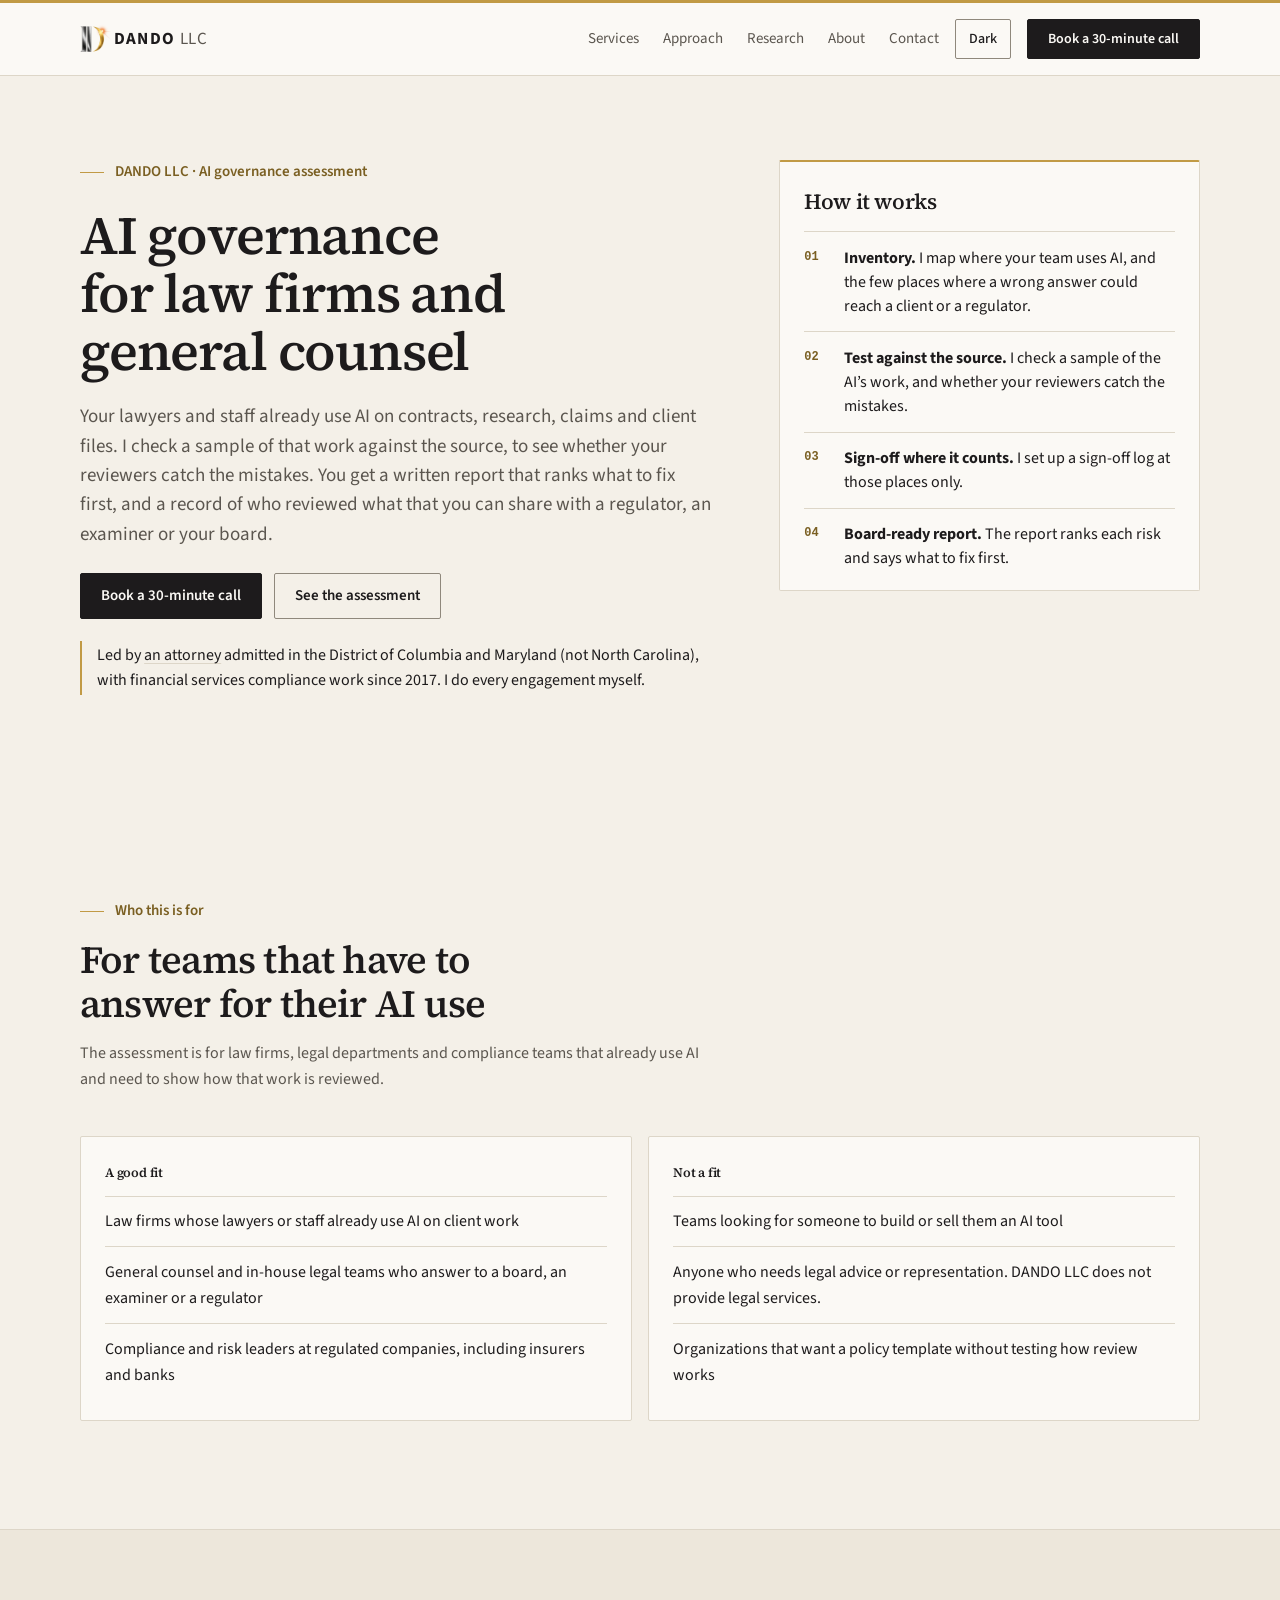
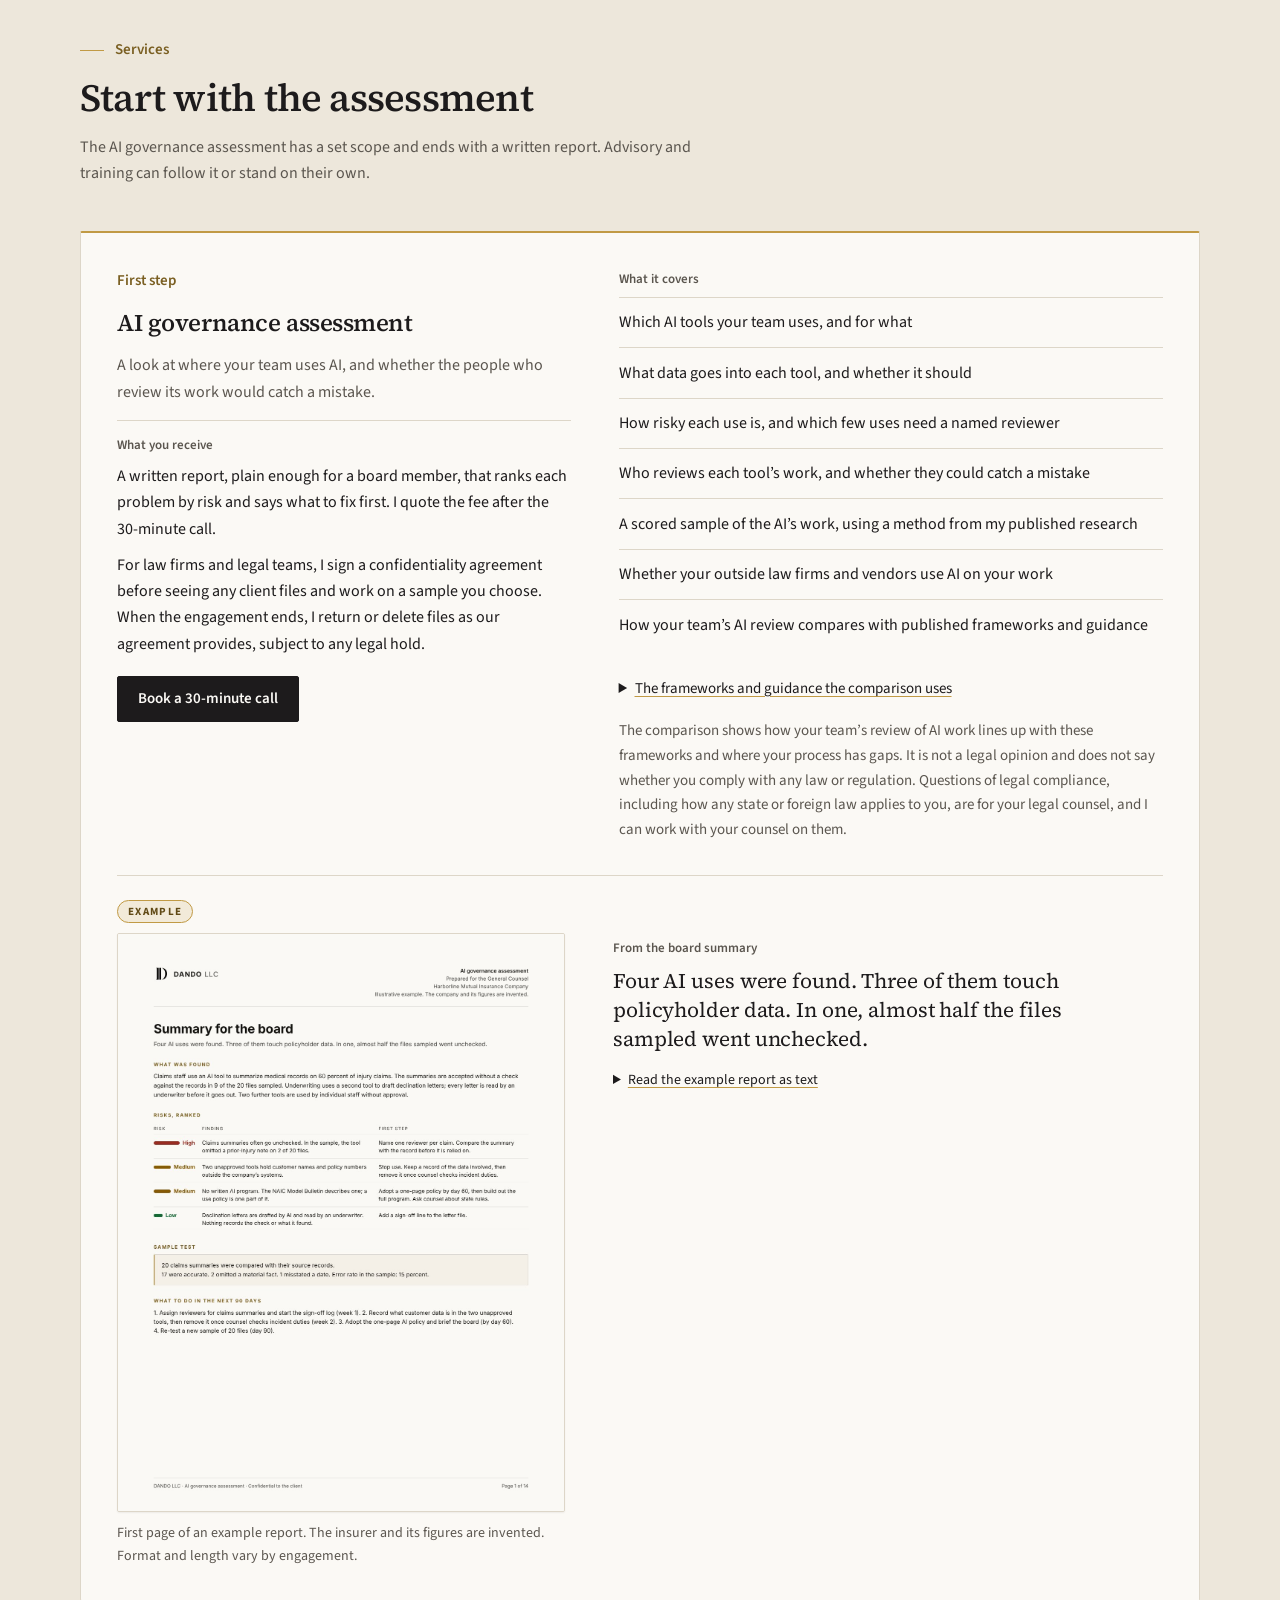
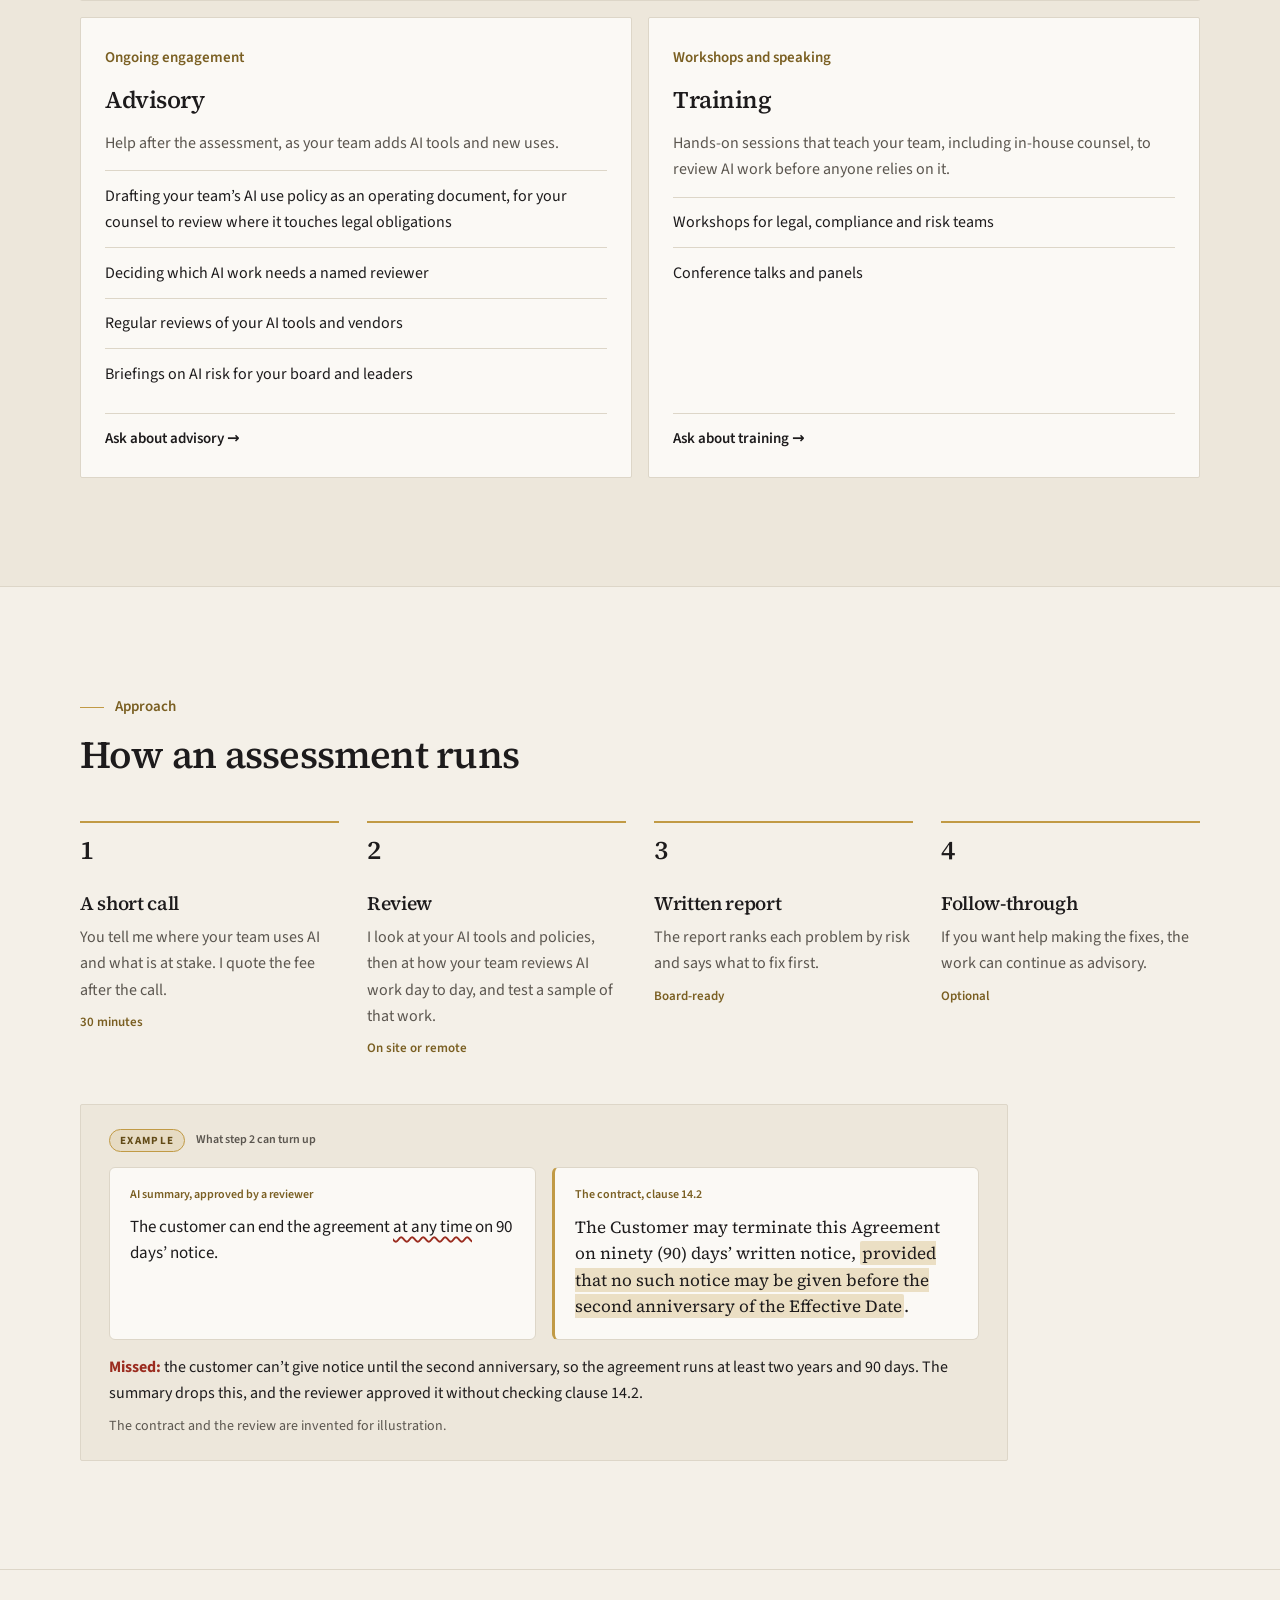
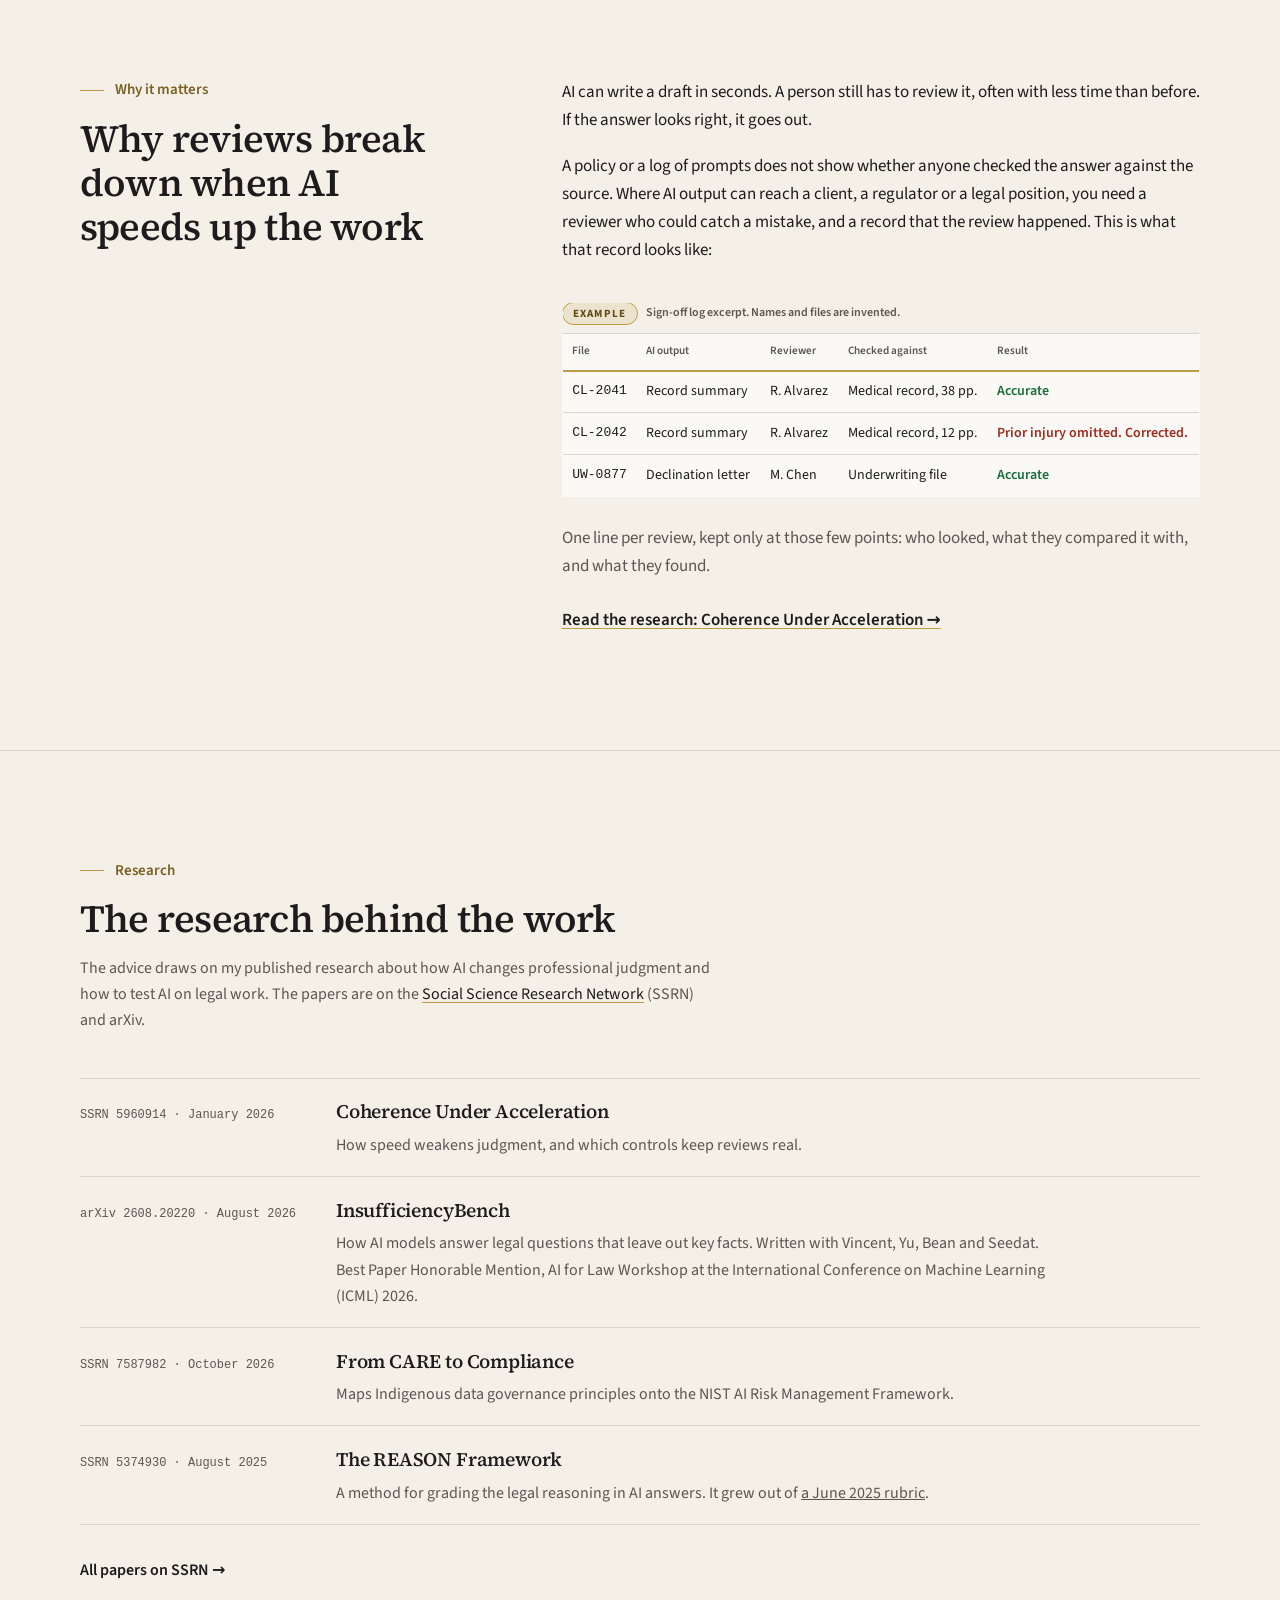
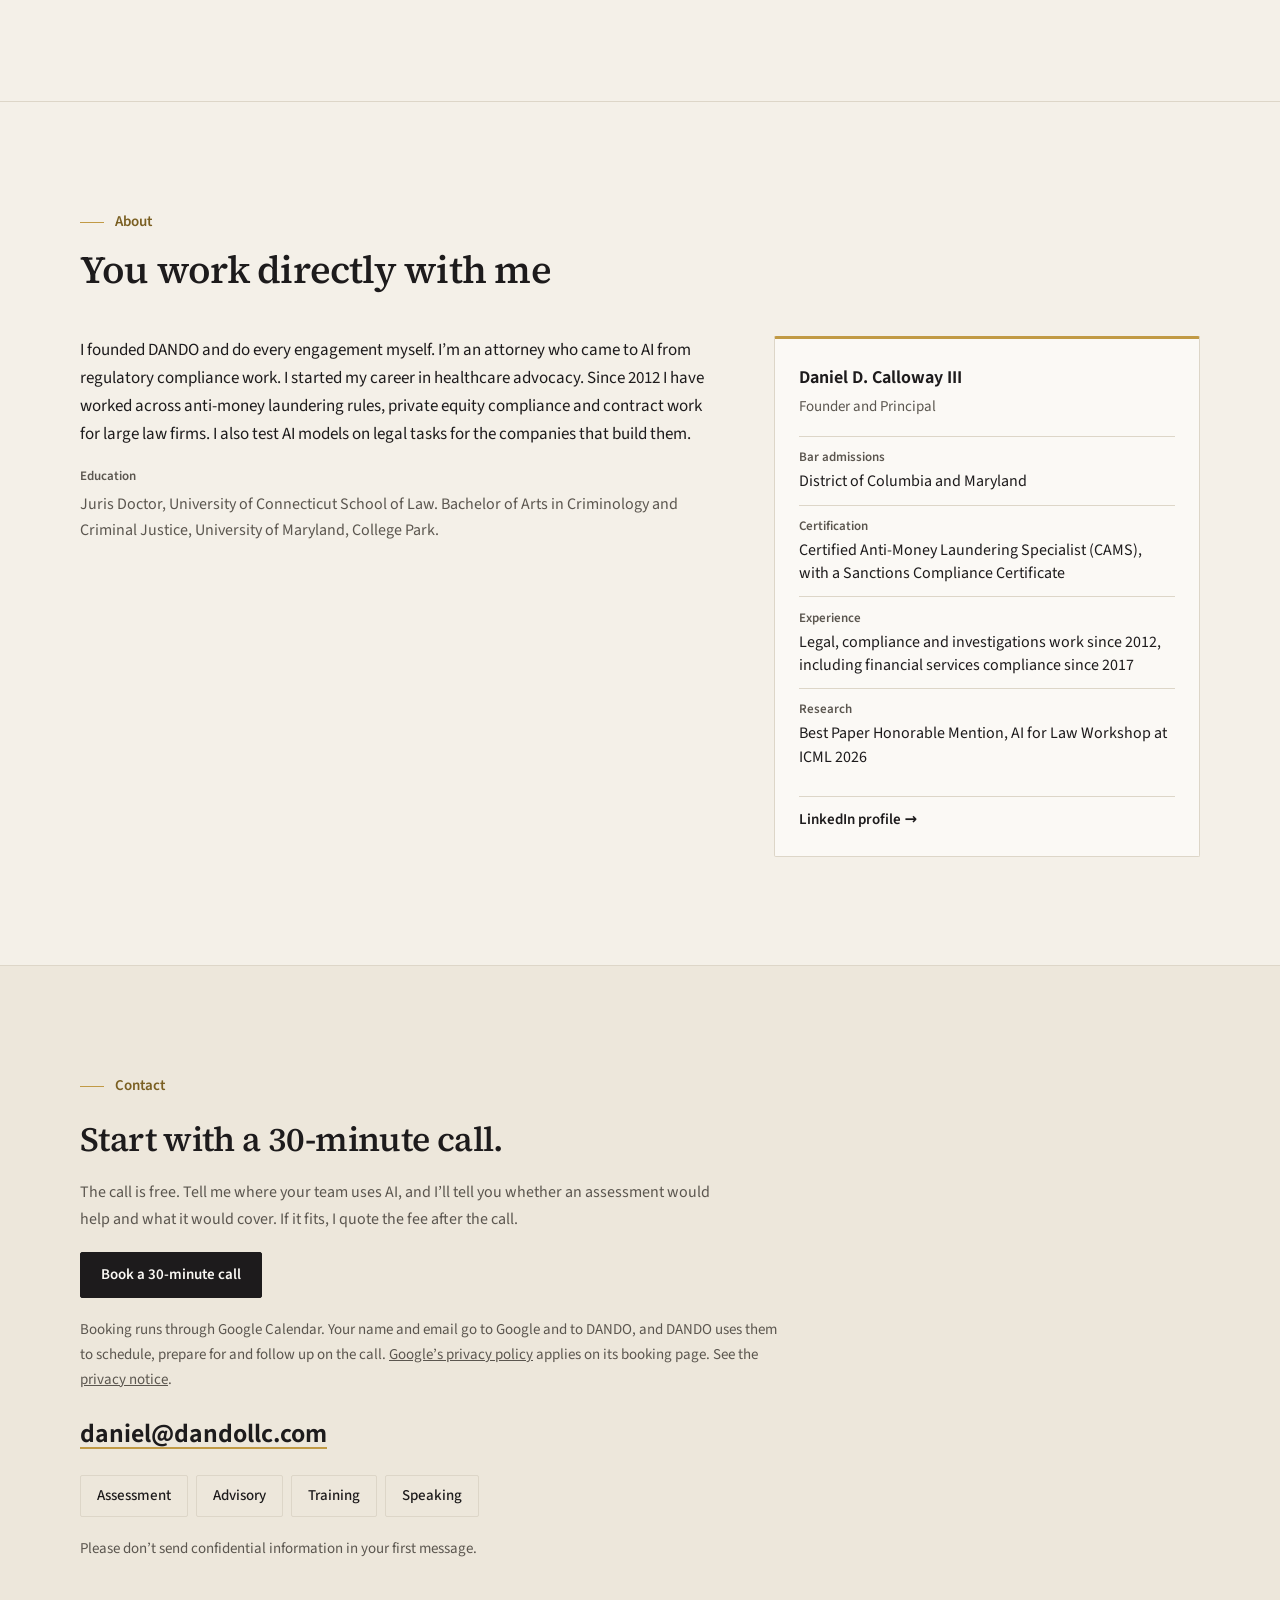
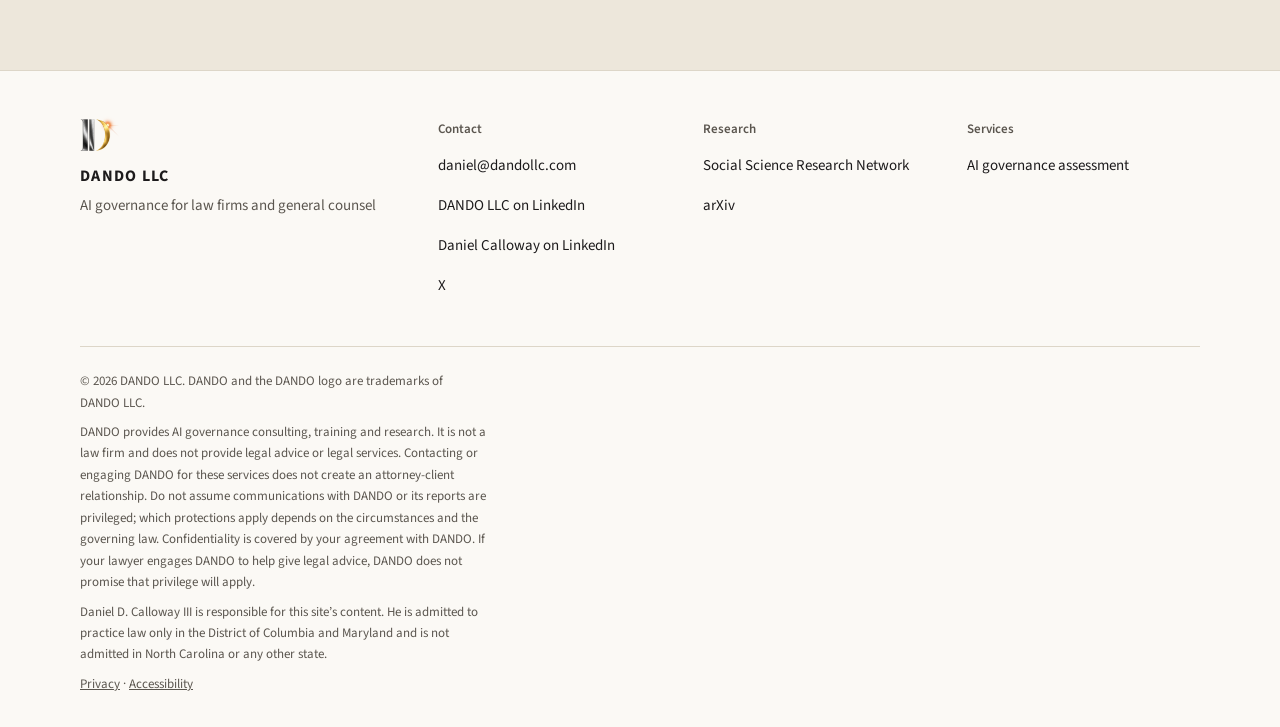
==== commit cbec46c3: "Debut build: new type, shorter copy, phone fixes, corrected example report Serif headings and hosted" ====
--- a/index.html
+++ b/index.html
@@ -4,7 +4,7 @@
 <meta charset="UTF-8">
 <meta name="viewport" content="width=device-width, initial-scale=1, viewport-fit=cover">
 <title>DANDO LLC | AI governance for law firms and general counsel</title>
-<meta name="description" content="An attorney-led AI governance assessment for law firms and general counsel: where your team uses AI, whether reviewers catch its mistakes, and a board-ready report with a ranked fix list. Led by an attorney admitted in the District of Columbia and Maryland, with financial services compliance work since 2017.">
+<meta name="description" content="An attorney-led AI governance assessment: where your team uses AI, whether reviewers catch its mistakes, and a board-ready report with a ranked fix list.">
 <link rel="canonical" href="https://dandollc.com/">
 <meta name="theme-color" content="#F4F0E8">
 <meta property="og:type" content="website">
@@ -21,6 +21,8 @@
 <meta name="twitter:description" content="An attorney-led AI governance assessment: where your team uses AI, whether reviewers catch its mistakes, and a board-ready report with a ranked fix list.">
 <meta name="twitter:image" content="https://dandollc.com/social-card-2026-10-31.jpg">
 <link rel="icon" type="image/png" href="dando-mark-nostar.png">
+<link rel="preload" href="fonts/source-serif-4-latin-wght-normal.woff2" as="font" type="font/woff2" crossorigin>
+<link rel="preload" href="fonts/source-sans-3-latin-wght-normal.woff2" as="font" type="font/woff2" crossorigin>
 <link rel="stylesheet" href="styles.css">
 <script>
   document.documentElement.classList.add('js');
@@ -69,10 +71,10 @@
       <a href="#research">Research</a>
       <a href="#about">About</a>
       <a href="#contact">Contact</a>
-      <a class="btn btn-primary nav-cta" href="#contact">Start a conversation</a>
+      <a class="btn btn-primary nav-cta" href="https://calendar.google.com/calendar/appointments/schedules/AcZssZ2Tv8VllMrl5kL9UvSXAp3iEmmsTnsm45xSdXyyjG5At5GldBkTYADpoZZcaoclMWQwm9wZTdU8" target="_blank" rel="noopener" data-book>Book a 30-minute call</a>
     </nav>
     <button class="theme-btn" type="button" id="theme-btn" aria-pressed="false">Dark</button>
-    <a class="btn btn-primary header-cta" href="#contact">Start a conversation</a>
+    <a class="btn btn-primary header-cta" href="https://calendar.google.com/calendar/appointments/schedules/AcZssZ2Tv8VllMrl5kL9UvSXAp3iEmmsTnsm45xSdXyyjG5At5GldBkTYADpoZZcaoclMWQwm9wZTdU8" target="_blank" rel="noopener" data-book>Book a 30-minute call</a>
     <button class="menu-btn" type="button" aria-expanded="false" aria-controls="site-nav">Menu</button>
   </div>
 </header>
@@ -82,23 +84,23 @@
 <section class="hero" aria-labelledby="hero-title">
   <div class="wrap hero-grid">
     <div class="hero-copy">
-      <span class="eyebrow">For law firms and general counsel</span>
-      <h1 id="hero-title">Your team is using AI. The question is whether review catches the mistakes.</h1>
-      <p class="hero-lede">Lawyers and staff are already using it on contracts, research, claims and client files. I map those uses, test a sample of the output against the source, and write a report that ranks what to fix first. You also get a record of who reviewed what, which you can share with a client, a board, an examiner or a regulator.</p>
-      <p class="hero-note">Led by <a href="#about">an attorney</a> admitted in the District of Columbia and Maryland (not North Carolina), with financial services compliance work since 2017 and legal, compliance and investigations work since 2012. I do every engagement myself.</p>
+      <span class="eyebrow">DANDO LLC &middot; AI governance assessment</span>
+      <h1 id="hero-title">AI governance for law&nbsp;firms and general&nbsp;counsel</h1>
+      <p class="hero-lede">Your lawyers and staff already use AI on contracts, research, claims and client files. I check a sample of that work against the source, to see whether your reviewers catch the mistakes. You get a written report that ranks what to fix first, and a record of who reviewed what that you can share with a regulator, an examiner or your board.</p>
       <div class="hero-actions">
         <a href="https://calendar.google.com/calendar/appointments/schedules/AcZssZ2Tv8VllMrl5kL9UvSXAp3iEmmsTnsm45xSdXyyjG5At5GldBkTYADpoZZcaoclMWQwm9wZTdU8" target="_blank" rel="noopener" class="btn btn-primary" data-book>Book a 30-minute call</a>
         <a href="#services" class="btn btn-secondary">See the assessment</a>
       </div>
+      <p class="hero-note">Led by <a href="#about">an attorney</a> admitted in the District of Columbia and Maryland (not North Carolina), with financial services compliance work since 2017. I do every engagement myself.</p>
     </div>
 
     <aside class="principles-card" aria-labelledby="principles-title">
       <h2 id="principles-title">How it works</h2>
       <ol class="principles">
-        <li><span><strong>Inventory.</strong> I map where your team uses AI, what data goes in, and the few places where a wrong answer could reach a client or a regulator.</span></li>
-        <li><span><strong>Test against the source.</strong> I check a sample of the AI&rsquo;s work against the source files, using a published method, and see whether your reviewers catch the mistakes.</span></li>
-        <li><span><strong>Sign-off where it counts.</strong> I set up a sign-off log at those points only, so the reviews that matter leave a record.</span></li>
-        <li><span><strong>Board-ready report.</strong> You get a written report that ranks each risk and says what to fix first.</span></li>
+        <li><span><strong>Inventory.</strong> I map where your team uses AI, and the few places where a wrong answer could reach a client or a regulator.</span></li>
+        <li><span><strong>Test against the source.</strong> I check a sample of the AI&rsquo;s work, and whether your reviewers catch the mistakes.</span></li>
+        <li><span><strong>Sign-off where it counts.</strong> I set up a sign-off log at those places only.</span></li>
+        <li><span><strong>Board-ready report.</strong> The report ranks each risk and says what to fix first.</span></li>
       </ol>
     </aside>
   </div>
@@ -109,7 +111,7 @@
     <div class="section-head">
       <span class="eyebrow">Who this is for</span>
       <h2 id="fit-title">For teams that have to answer for their AI use</h2>
-      <p>The assessment is for firms and legal departments that already use AI and need to show how that work is reviewed.</p>
+      <p>The assessment is for law firms, legal departments and compliance teams that already use AI and need to show how that work is reviewed.</p>
     </div>
     <div class="offers-two">
       <div class="offer">
@@ -118,7 +120,6 @@
           <li>Law firms whose lawyers or staff already use AI on client work</li>
           <li>General counsel and in-house legal teams who answer to a board, an examiner or a regulator</li>
           <li>Compliance and risk leaders at regulated companies, including insurers and banks</li>
-          <li>Teams that need to show how AI work gets reviewed in practice</li>
         </ul>
       </div>
       <div class="offer">
@@ -149,10 +150,10 @@
         <p class="offer-desc">A look at where your team uses AI, and whether the people who review its work would catch a mistake.</p>
         <div class="offer-receive">
           <span class="list-label">What you receive</span>
-          <p>A written report, plain enough for a board member, that ranks each problem by risk and says what to fix first. I quote the fee after the 30-minute call, once the scope is clear.</p>
+          <p>A written report, plain enough for a board member, that ranks each problem by risk and says what to fix first. I quote the fee after the 30-minute call.</p>
           <p>For law firms and legal teams, I sign a confidentiality agreement before seeing any client files and work on a sample you choose. When the engagement ends, I return or delete files as our agreement provides, subject to any legal hold.</p>
         </div>
-        <a class="btn btn-primary" href="mailto:daniel@dandollc.com?subject=Assessment%20inquiry">Ask about an assessment</a>
+        <a class="btn btn-primary" href="https://calendar.google.com/calendar/appointments/schedules/AcZssZ2Tv8VllMrl5kL9UvSXAp3iEmmsTnsm45xSdXyyjG5At5GldBkTYADpoZZcaoclMWQwm9wZTdU8" target="_blank" rel="noopener" data-book>Book a 30-minute call</a>
       </div>
       <div class="offer-scope">
         <span class="list-label">What it covers</span>
@@ -166,37 +167,45 @@
           <li>How your team&rsquo;s AI review compares with published frameworks and guidance</li>
         </ul>
         <div class="frameworks-note">
-          <p>The comparison uses:</p>
-          <ul>
-            <li>The National Institute of Standards and Technology (NIST) AI Risk Management Framework</li>
-            <li>The National Association of Insurance Commissioners (NAIC) Model Bulletin on the use of AI systems by insurers (the model text, not any state&rsquo;s version)</li>
-            <li>American Bar Association Formal Opinion 512, on lawyers&rsquo; use of AI tools</li>
-            <li>Federal Trade Commission business guidance on AI</li>
-            <li>The European Union AI Act, as a reference point for governance practice</li>
-          </ul>
+          <details class="frameworks-list">
+            <summary>The frameworks and guidance the comparison uses</summary>
+            <ul>
+              <li>The National Institute of Standards and Technology (NIST) AI Risk Management Framework</li>
+              <li>The National Association of Insurance Commissioners (NAIC) Model Bulletin on the use of AI systems by insurers (the model text, not any state&rsquo;s version)</li>
+              <li>American Bar Association Formal Opinion 512, on lawyers&rsquo; use of AI tools</li>
+              <li>Federal Trade Commission business guidance on AI</li>
+              <li>The European Union AI Act, as a reference point for governance practice</li>
+            </ul>
+          </details>
           <p>The comparison shows how your team&rsquo;s review of AI work lines up with these frameworks and where your process has gaps. It is not a legal opinion and does not say whether you comply with any law or regulation. Questions of legal compliance, including how any state or foreign law applies to you, are for your legal counsel, and I can work with your counsel on them.</p>
         </div>
       </div>
+      <div class="offer-example">
       <figure class="figure offer-exhibit">
         <span class="example-tag">Example</span>
-        <a href="sample-report.jpg" target="_blank" rel="noopener"><img src="sample-report.jpg" width="1200" height="1553" loading="lazy" alt="Sample first page of an assessment report for a fictional insurer: a board summary, four risks ranked high to low with a fix for each, a sample test result, and a 90-day list."></a>
+        <a href="sample-report.jpg" target="_blank" rel="noopener"><img src="sample-report.jpg" width="1200" height="1553" loading="lazy" alt="Sample first page of an assessment report for a fictional insurer: a board summary, four risks ranked high to low with a first step for each, a sample test result, and a 90-day list."></a>
         <figcaption>First page of an example report. The insurer and its figures are invented. Format and length vary by engagement.</figcaption>
       </figure>
+      <div class="offer-example-side">
+      <span class="list-label">From the board summary</span>
+      <p class="example-pull">Four AI uses were found. Three of them touch policyholder data. In one, almost half the files sampled went unchecked.</p>
       <details class="report-text">
         <summary>Read the example report as text</summary>
         <p><strong>AI governance assessment.</strong> Prepared for the General Counsel, Harborline Mutual Insurance Company. Illustrative example. The company and its figures are invented.</p>
-        <p><strong>Summary for the board.</strong> Four AI uses were found. Three of them touch policyholder data. One has no human review that could catch a mistake.</p>
+        <p><strong>Summary for the board.</strong> Four AI uses were found. Three of them touch policyholder data. In one, almost half the files sampled went unchecked.</p>
         <p><strong>What was found.</strong> Claims staff use an AI tool to summarize medical records on 60 percent of injury claims. The summaries are accepted without a check against the records in 9 of the 20 files sampled. Underwriting uses a second tool to draft declination letters; every letter is read by an underwriter before it goes out. Two further tools are used by individual staff without approval.</p>
         <p><strong>Risks, ranked.</strong></p>
         <ul>
-          <li>High. Claims summaries go unreviewed. In the sample, the tool omitted a prior-injury note on 2 of 20 files. Fix first: name one reviewer per claim, and compare the summary with the record before it is relied on.</li>
-          <li>Medium. Two unapproved tools hold customer names and policy numbers outside the company&rsquo;s systems. Fix first: stop use. Keep a record of the data involved, then remove it once counsel checks incident duties.</li>
-          <li>Medium. No written AI program. The NAIC Model Bulletin describes one; a use policy is one part of it. Fix first: adopt a one-page policy by day 60, then build out the full program. Ask counsel about state rules.</li>
-          <li>Low. Declination letters are drafted by AI and read by an underwriter. Nothing records the check or what it found. Fix first: add a sign-off line to the letter file.</li>
-        </ul>
-        <p><strong>Sample test.</strong> 20 claims summaries were graded against their source records using REASON, a legal-reasoning rubric adapted for this test. 17 were accurate. 2 omitted a material fact. 1 misstated a date. Error rate in the sample: 15 percent.</p>
+          <li>High. Claims summaries often go unchecked. In the sample, the tool omitted a prior-injury note on 2 of 20 files. First step: name one reviewer per claim, and compare the summary with the record before it is relied on.</li>
+          <li>Medium. Two unapproved tools hold customer names and policy numbers outside the company&rsquo;s systems. First step: stop use. Keep a record of the data involved, then remove it once counsel checks incident duties.</li>
+          <li>Medium. No written AI program. The NAIC Model Bulletin describes one; a use policy is one part of it. First step: adopt a one-page policy by day 60, then build out the full program. Ask counsel about state rules.</li>
+          <li>Low. Declination letters are drafted by AI and read by an underwriter. Nothing records the check or what it found. First step: add a sign-off line to the letter file.</li>
+        </ul>
+        <p><strong>Sample test.</strong> 20 claims summaries were compared with their source records. 17 were accurate. 2 omitted a material fact. 1 misstated a date. Error rate in the sample: 15 percent.</p>
         <p><strong>What to do in the next 90 days.</strong> Assign reviewers for claims summaries and start the sign-off log (week 1). Record what customer data is in the two unapproved tools, then remove it once counsel checks incident duties (week 2). Adopt the one-page AI policy and brief the board (by day 60). Re-test a new sample of 20 files (day 90).</p>
       </details>
+      </div>
+      </div>
     </article>
 
     <div class="offers-two">
@@ -265,17 +274,15 @@
       <h2 id="thesis-title">Why reviews break down when AI speeds up the work</h2>
     </div>
     <div class="thesis-body">
-      <p>AI can write a draft or score a risk in seconds. A person still has to review it, often with less time than before. So the review shrinks to a quick look. If the answer looks right, it goes out.</p>
-      <p>Adding rules doesn&rsquo;t fix this on its own, because a rule can add steps without improving the review.</p>
-      <p>Many enterprise AI platforms can keep a log of questions and answers. A log like that doesn&rsquo;t show whether anyone reviewed the answer against the source.</p>
-      <p>For much everyday AI use, simple rules about which tools are approved and what data stays out can address some routine risks. Other decisions need more, the ones where AI output reaches a customer, a regulator or a legal position. Those need a reviewer who could actually catch a mistake, and a record that shows the review happened. This is what that record looks like:</p>
-      <table class="log">
+      <p>AI can write a draft in seconds. A person still has to review it, often with less time than before. If the answer looks right, it goes out.</p>
+      <p>A policy or a log of prompts does not show whether anyone checked the answer against the source. Where AI output can reach a client, a regulator or a legal position, you need a reviewer who could catch a mistake, and a record that the review happened. This is what that record looks like:</p>
+      <table class="log" role="table">
         <caption><span class="example-tag">Example</span>Sign-off log excerpt. Names and files are invented.</caption>
-        <thead><tr><th scope="col">File</th><th scope="col">AI output</th><th scope="col">Reviewer</th><th scope="col">Checked against</th><th scope="col">Result</th></tr></thead>
-        <tbody>
-          <tr><td>CL-2041</td><td>Record summary</td><td>R. Alvarez</td><td>Medical record, 38 pp.</td><td class="ok">Accurate</td></tr>
-          <tr><td>CL-2042</td><td>Record summary</td><td>R. Alvarez</td><td>Medical record, 12 pp.</td><td class="fix">Prior injury omitted. Corrected.</td></tr>
-          <tr><td>UW-0877</td><td>Declination letter</td><td>M. Chen</td><td>Underwriting file</td><td class="ok">Accurate</td></tr>
+        <thead role="rowgroup"><tr role="row"><th scope="col" role="columnheader">File</th><th scope="col" role="columnheader">AI output</th><th scope="col" role="columnheader">Reviewer</th><th scope="col" role="columnheader">Checked against</th><th scope="col" role="columnheader">Result</th></tr></thead>
+        <tbody role="rowgroup">
+          <tr role="row"><td role="cell" data-label="File">CL-2041</td><td role="cell" data-label="AI output">Record summary</td><td role="cell" data-label="Reviewer">R. Alvarez</td><td role="cell" data-label="Checked against">Medical record, 38 pp.</td><td role="cell" data-label="Result" class="ok">Accurate</td></tr>
+          <tr role="row"><td role="cell" data-label="File">CL-2042</td><td role="cell" data-label="AI output">Record summary</td><td role="cell" data-label="Reviewer">R. Alvarez</td><td role="cell" data-label="Checked against">Medical record, 12 pp.</td><td role="cell" data-label="Result" class="fix">Prior injury omitted. Corrected.</td></tr>
+          <tr role="row"><td role="cell" data-label="File">UW-0877</td><td role="cell" data-label="AI output">Declination letter</td><td role="cell" data-label="Reviewer">M. Chen</td><td role="cell" data-label="Checked against">Underwriting file</td><td role="cell" data-label="Result" class="ok">Accurate</td></tr>
         </tbody>
       </table>
       <p class="log-note">One line per review, kept only at those few points: who looked, what they compared it with, and what they found.</p>
@@ -289,7 +296,7 @@
     <div class="section-head">
       <span class="eyebrow">Research</span>
       <h2 id="research-title">The research behind the work</h2>
-      <p>The advice draws on my published research about how AI changes professional judgment and how to test AI on legal work. The papers are on the <a href="https://papers.ssrn.com/sol3/cf_dev/AbsByAuth.cfm?per_id=7682344" target="_blank" rel="noopener noreferrer">Social Science Research Network</a> and arXiv.</p>
+      <p>The advice draws on my published research about how AI changes professional judgment and how to test AI on legal work. The papers are on the <a href="https://papers.ssrn.com/sol3/cf_dev/AbsByAuth.cfm?per_id=7682344" target="_blank" rel="noopener noreferrer">Social Science Research Network</a> (SSRN) and arXiv.</p>
     </div>
     <div class="papers">
       <div class="paper">
@@ -300,7 +307,7 @@
       <div class="paper">
         <span class="paper-meta">arXiv 2608.20220 &middot; August 2026</span>
         <a class="paper-title" href="https://arxiv.org/abs/2608.20220" target="_blank" rel="noopener noreferrer">InsufficiencyBench</a>
-        <p>How AI models answer legal questions that leave out key facts. Written with Vincent, Yu, Bean and Seedat. Best Paper Honorable Mention and an oral presentation at the AI for Law Workshop, International Conference on Machine Learning (ICML) 2026.</p>
+        <p>How AI models answer legal questions that leave out key facts. Written with Vincent, Yu, Bean and Seedat. Best Paper Honorable Mention, AI for Law Workshop at the International Conference on Machine Learning (ICML) 2026.</p>
       </div>
       <div class="paper">
         <span class="paper-meta">SSRN 7587982 &middot; October 2026</span>
@@ -310,12 +317,7 @@
       <div class="paper">
         <span class="paper-meta">SSRN 5374930 &middot; August 2025</span>
         <a class="paper-title" href="https://papers.ssrn.com/abstract=5374930" target="_blank" rel="noopener noreferrer">The REASON Framework</a>
-        <p>A method for grading the legal reasoning in AI answers.</p>
-      </div>
-      <div class="paper">
-        <span class="paper-meta">SSRN 5283593 &middot; June 2025</span>
-        <a class="paper-title" href="https://papers.ssrn.com/abstract=5283593" target="_blank" rel="noopener noreferrer">A Multidimensional Rubric for Evaluating Legal Reasoning in Generative AI</a>
-        <p>The earlier rubric that led to the REASON Framework.</p>
+        <p>A method for grading the legal reasoning in AI answers. It grew out of <a href="https://papers.ssrn.com/abstract=5283593" target="_blank" rel="noopener noreferrer">a June 2025 rubric</a>.</p>
       </div>
     </div>
     <p class="research-foot"><a href="https://papers.ssrn.com/sol3/cf_dev/AbsByAuth.cfm?per_id=7682344" target="_blank" rel="noopener noreferrer">All papers on SSRN &rarr;</a></p>
@@ -330,7 +332,7 @@
     </div>
     <div class="about-layout">
       <div class="about-text">
-        <p class="about-bio">I founded DANDO and do every engagement myself. I&rsquo;m an attorney who came to AI from regulatory compliance work. I started my career in healthcare advocacy. Since 2012 I have worked across anti-money laundering rules, private equity compliance and contract work for large law firms, including financial services compliance work since 2017. I also test AI models on legal tasks for the companies that build them.</p>
+        <p class="about-bio">I founded DANDO and do every engagement myself. I&rsquo;m an attorney who came to AI from regulatory compliance work. I started my career in healthcare advocacy. Since 2012 I have worked across anti-money laundering rules, private equity compliance and contract work for large law firms. I also test AI models on legal tasks for the companies that build them.</p>
         <p class="about-more"><span class="list-label">Education</span>Juris Doctor, University of Connecticut School of Law. Bachelor of Arts in Criminology and Criminal Justice, University of Maryland, College Park.</p>
       </div>
       <aside class="profile" aria-labelledby="profile-name">
--- a/styles.css
+++ b/styles.css
@@ -242,6 +242,9 @@
   .frameworks-note ul { list-style: disc; padding-left: 1.2rem; }
   .frameworks-note li { padding: 0; border: 0; font-size: inherit; }
   .frameworks-note li::before { content: none; }
+  .frameworks-list summary { cursor: pointer; padding-block: 0.7rem; color: var(--fg); text-decoration: underline; text-decoration-color: var(--gold); text-underline-offset: 3px; }
+  .frameworks-list summary:hover { color: var(--accent); }
+  .frameworks-list ul { margin-bottom: 0.4rem; }
 
   /* Approach */
   .steps { display: grid; gap: 1.5rem; counter-reset: step; }
@@ -302,7 +305,22 @@
   .log caption { caption-side: top; text-align: left; font-size: 0.75rem; letter-spacing: 0.12em; text-transform: uppercase; color: var(--muted); padding: 0 0 0.5rem; }
   .log th, .log td { text-align: left; padding: 0.55rem 0.75rem; border-bottom: 1px solid var(--line); vertical-align: top; }
   .log td:first-child { white-space: nowrap; font-family: var(--f-mono); font-size: 0.8125rem; }
-  @media (max-width: 640px) { .log { display: block; overflow-x: auto; } }
+  /* Phones: each review becomes its own block, with the column name beside each value, so the Result is never cut off. */
+  @media (max-width: 640px) {
+    .log, .log caption, .log tbody, .log tr, .log td { display: block; }
+    .log thead { position: absolute; width: 1px; height: 1px; overflow: hidden; clip: rect(0 0 0 0); clip-path: inset(50%); white-space: nowrap; }
+    .log caption { padding: 0.7rem 0.75rem 0.6rem; border-bottom: 2px solid var(--gold); }
+    .log tr { padding: 0.6rem 0.75rem; border-bottom: 1px solid var(--line); }
+    .log tr:last-child { border-bottom: 0; }
+    .log td { display: grid; grid-template-columns: 7.5rem minmax(0, 1fr); column-gap: 0.75rem; padding: 0.2rem 0; border: 0; }
+    .log td:first-child { white-space: normal; }
+    .log td::before { content: attr(data-label); color: var(--muted); font-family: var(--f-sans); font-size: 0.8125rem; font-weight: 600; }
+  }
+  /* Wider screens: short cells stay on one line. */
+  @media (min-width: 641px) {
+    .log th, .log td { padding: 0.55rem 0.6rem; }
+    .log td:nth-child(2), .log td:nth-child(3) { white-space: nowrap; }
+  }
   .log th { font-size: 0.7rem; letter-spacing: 0.1em; text-transform: uppercase; color: var(--muted); font-weight: 600; background: var(--bg); }
   .log tr:last-child td { border-bottom: 0; }
   .log .ok { color: #1A6B3A; font-weight: 600; } .log .fix { color: #9B2C1F; font-weight: 600; }
@@ -319,7 +337,7 @@
   .exhibit-card.source { border-left: 3px solid var(--gold); }
   .exhibit-card-label { margin: 0 0 0.55rem; font-size: 0.75rem; letter-spacing: 0.1em; text-transform: uppercase; color: var(--accent); font-weight: 600; }
   .exhibit-card .quote { margin: 0; font-size: 1.0625rem; line-height: 1.55; }
-  .exhibit-card.source .quote { font-family: Georgia, "Times New Roman", serif; }
+  .exhibit-card.source .quote { font-family: var(--f-serif); }
   .exhibit mark { background: rgba(193, 154, 69, 0.28); color: inherit; padding: 0 0.12em; border-radius: 2px; }
   .exhibit .miss { text-decoration: underline wavy #9B2C1F; text-decoration-thickness: 1.5px; text-underline-offset: 4px; }
   .exhibit-result { margin: 0.9rem 0 0; }
@@ -464,11 +482,13 @@
   .log th { background: transparent; border-bottom: 2px solid var(--gold); }
   .exhibit { border-radius: 2px; }
   .figure img, .profile { border-radius: 2px; }
-  .offer-lead > .offer-exhibit {
-    margin: 0.25rem 0 0; padding-top: 1.5rem; border-top: 1px solid var(--line);
-  }
-  .offer-lead > .offer-exhibit img { max-width: 28rem; }
-  .offer-lead > .report-text { max-width: 46rem; }
+  /* The example: the page image, with its opening line and the text version beside it on wide screens. */
+  .offer-example { display: grid; gap: 1.5rem; margin-top: 0.25rem; padding-top: 1.5rem; border-top: 1px solid var(--line); }
+  .offer-example > * { min-width: 0; }
+  .offer-example .offer-exhibit { margin: 0; }
+  .offer-example .offer-exhibit img { max-width: 28rem; }
+  .example-pull { font-family: var(--f-serif); font-size: 1.3rem; line-height: 1.4; letter-spacing: -0.005em; color: var(--fg); max-width: 32rem; }
+  .offer-example-side .report-text { margin: 1rem 0 0; max-width: 36rem; }
   .contact h2 { font-weight: 560; }
   .topics a { border-radius: 2px; background: transparent; }
   @keyframes rise {
@@ -480,17 +500,20 @@
   .hero-copy > *:nth-child(3) { animation-delay: .14s; }
   .hero-copy > *:nth-child(4) { animation-delay: .21s; }
   .hero-copy > *:nth-child(5) { animation-delay: .28s; }
+  /* The headline is readable from the first frame. */
+  .hero-copy > h1 { animation: none; }
   @media (max-width: 640px) {
     .hero-actions { flex-direction: column; align-items: stretch; }
     .hero-actions .btn { width: 100%; }
     .hero h1 { font-size: 2.15rem; }
+    .example-pull { font-size: 1.15rem; }
   }
   @media (min-width: 960px) {
     .section { padding-block: 6.75rem; }
     .hero { padding-block: 5.25rem 6rem; }
     .hero-grid { align-items: start; column-gap: 4.25rem; }
-    .offer-lead > .offer-exhibit,
-    .offer-lead > .report-text { grid-column: 1 / -1; }
+    .offer-lead > .offer-example { grid-column: 1 / -1; grid-template-columns: minmax(0, 28rem) minmax(0, 1fr); column-gap: 3rem; align-items: start; }
+    .offer-lead > .offer-example .offer-example-side { padding-top: 2.4rem; }
     .flow { gap: 1.75rem; }
     .flow li + li::before { content: none; border: 0; width: 0; height: 0; }
   }
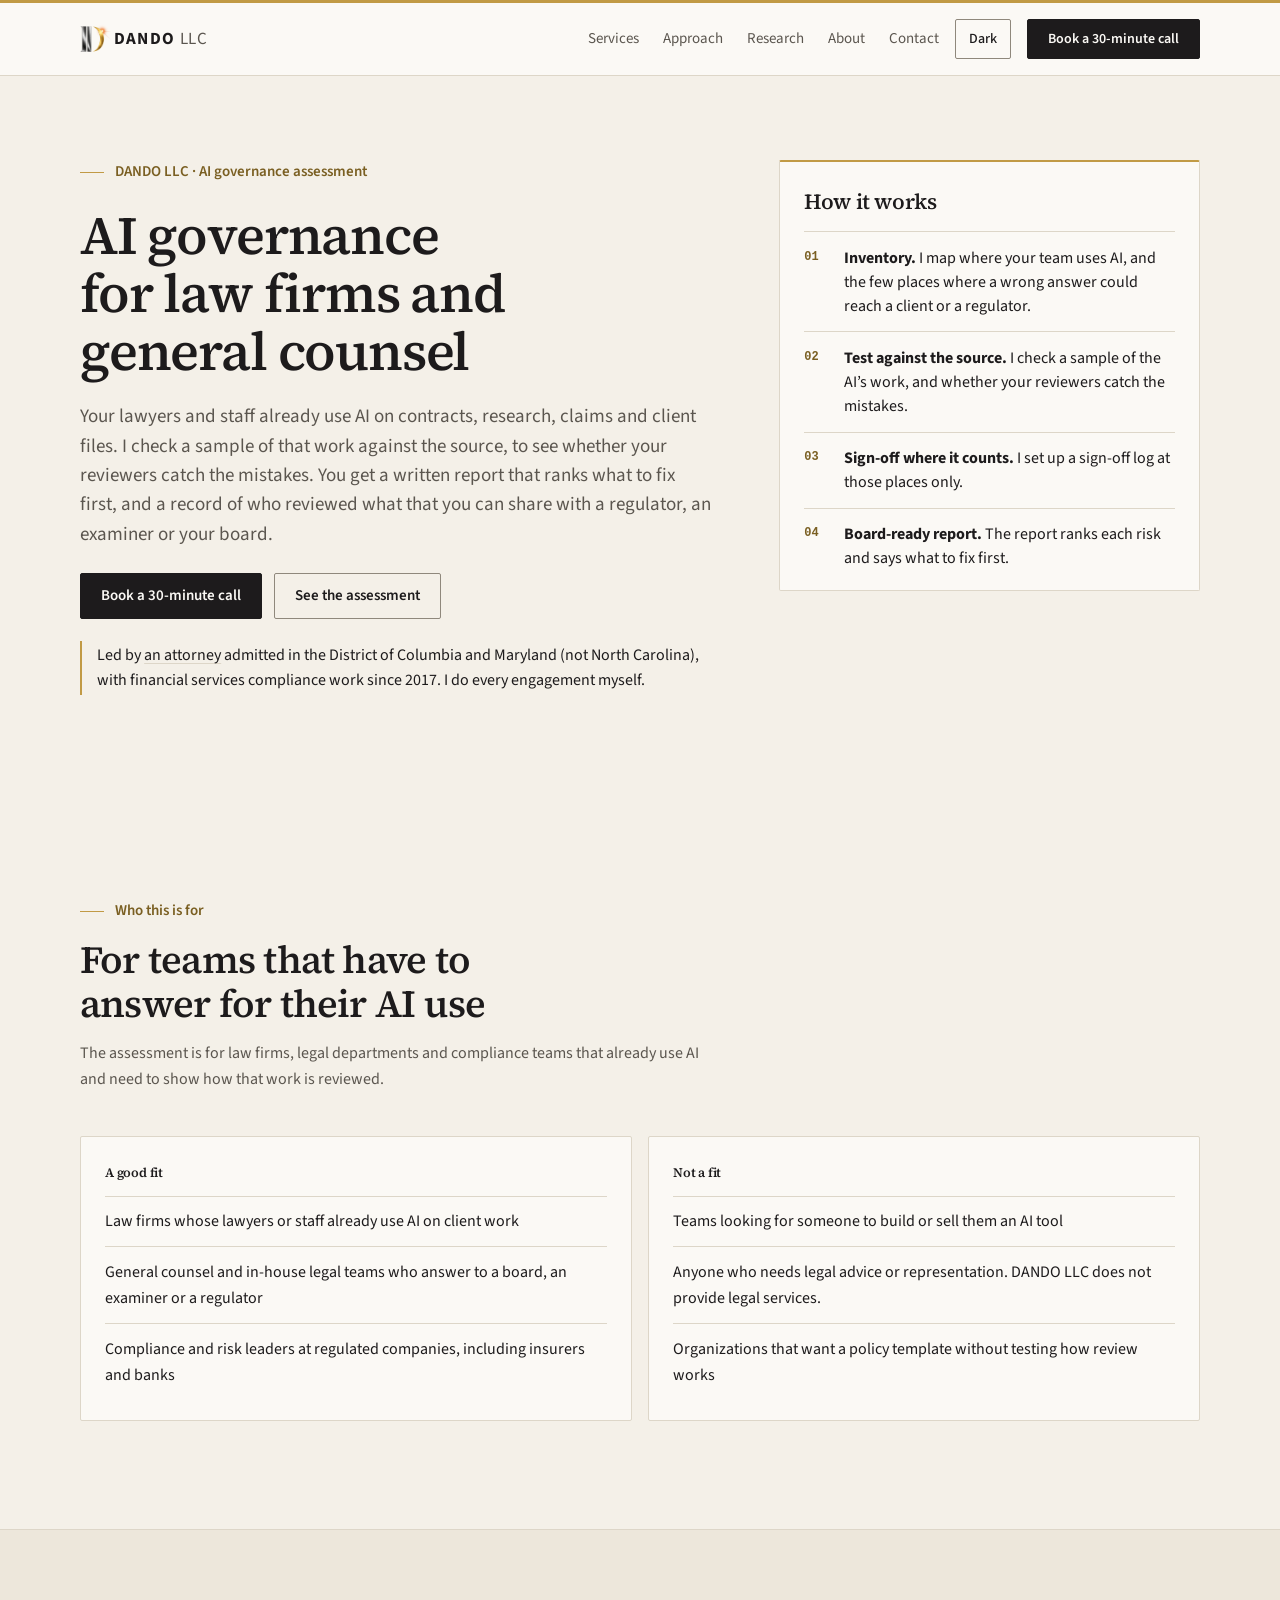
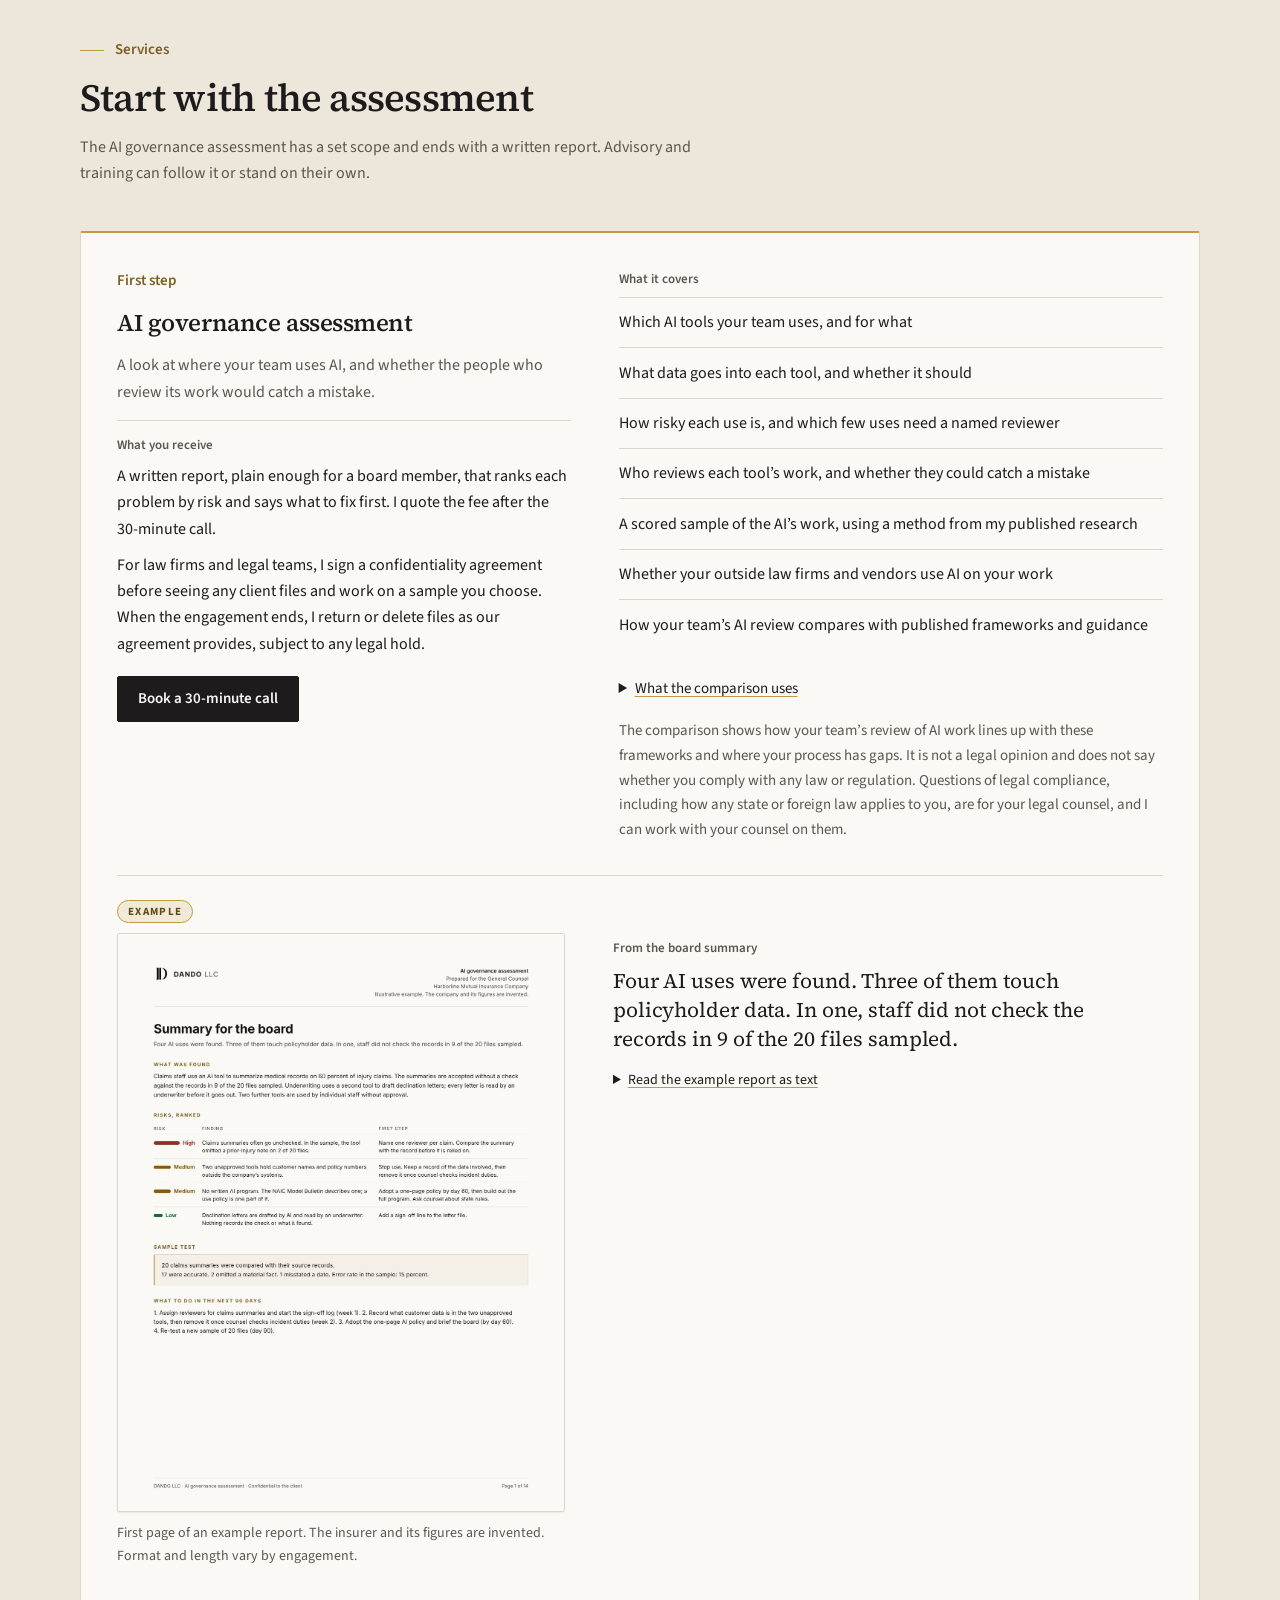
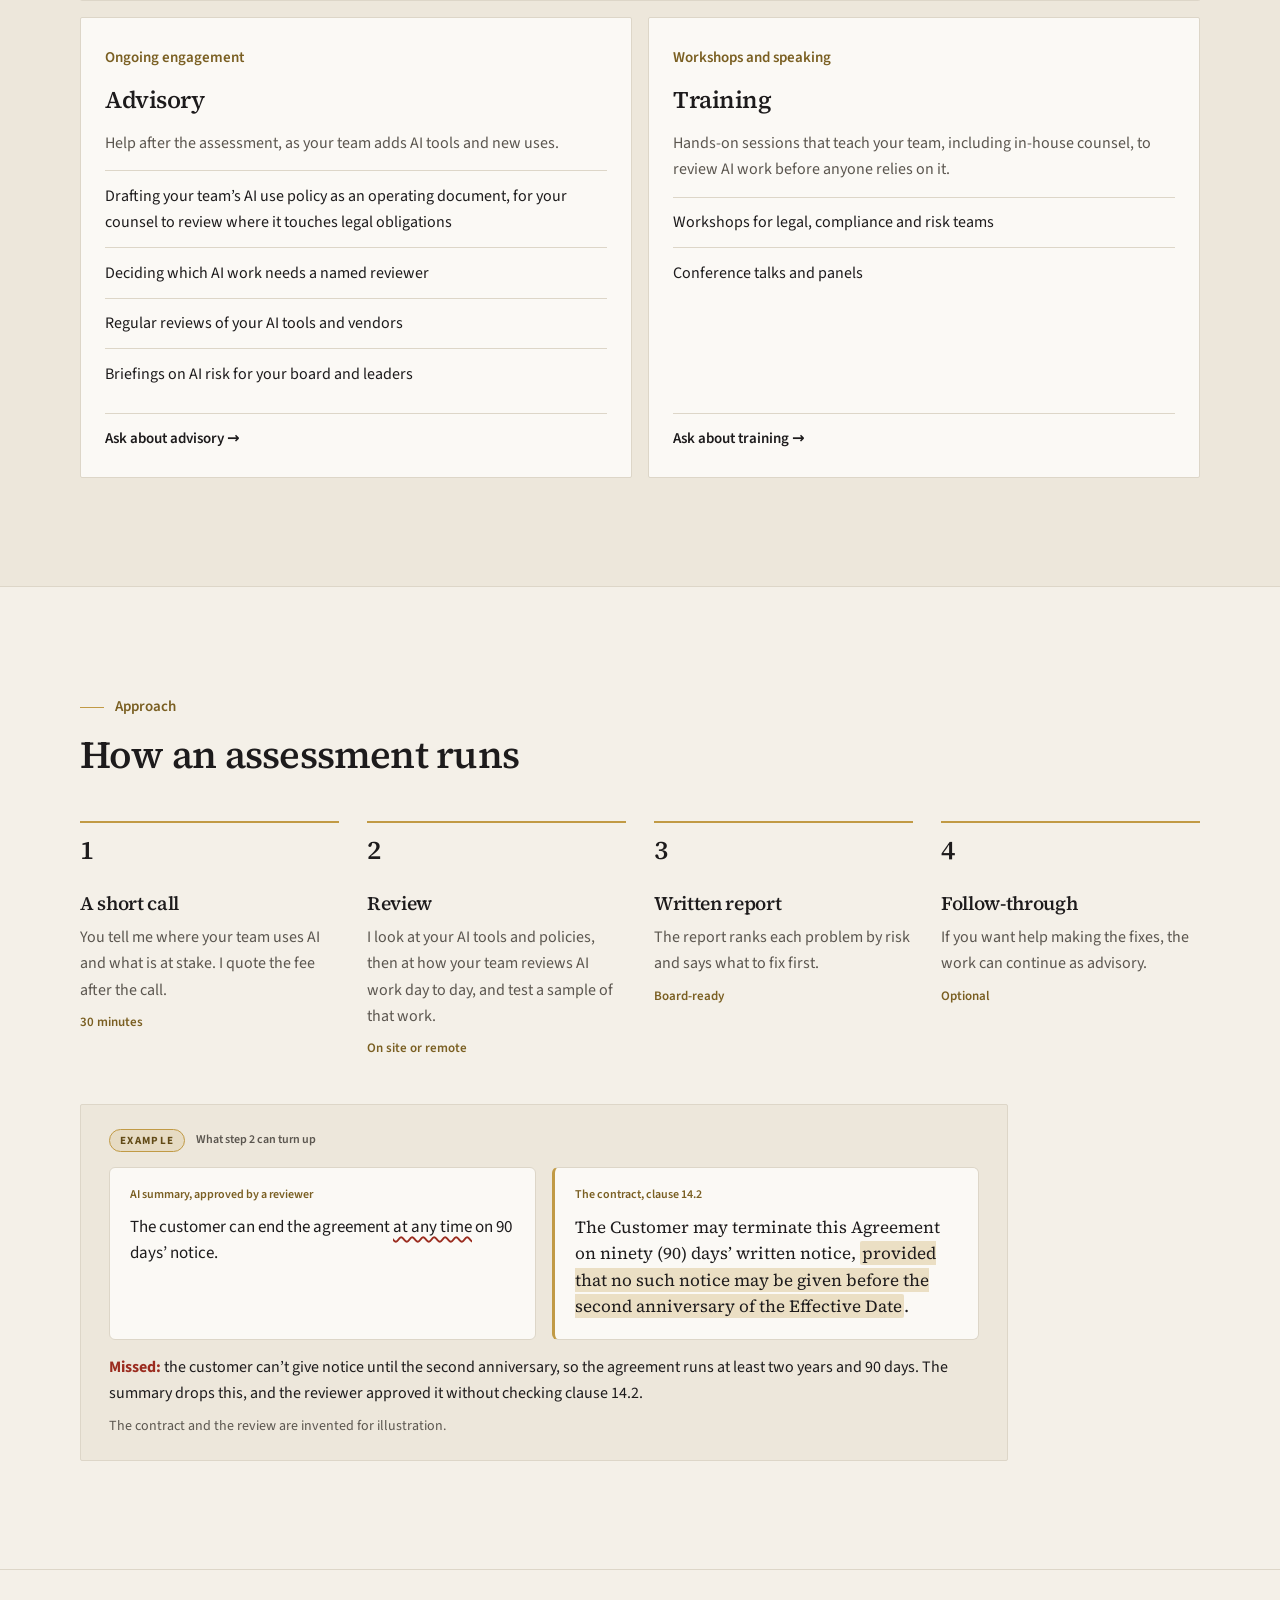
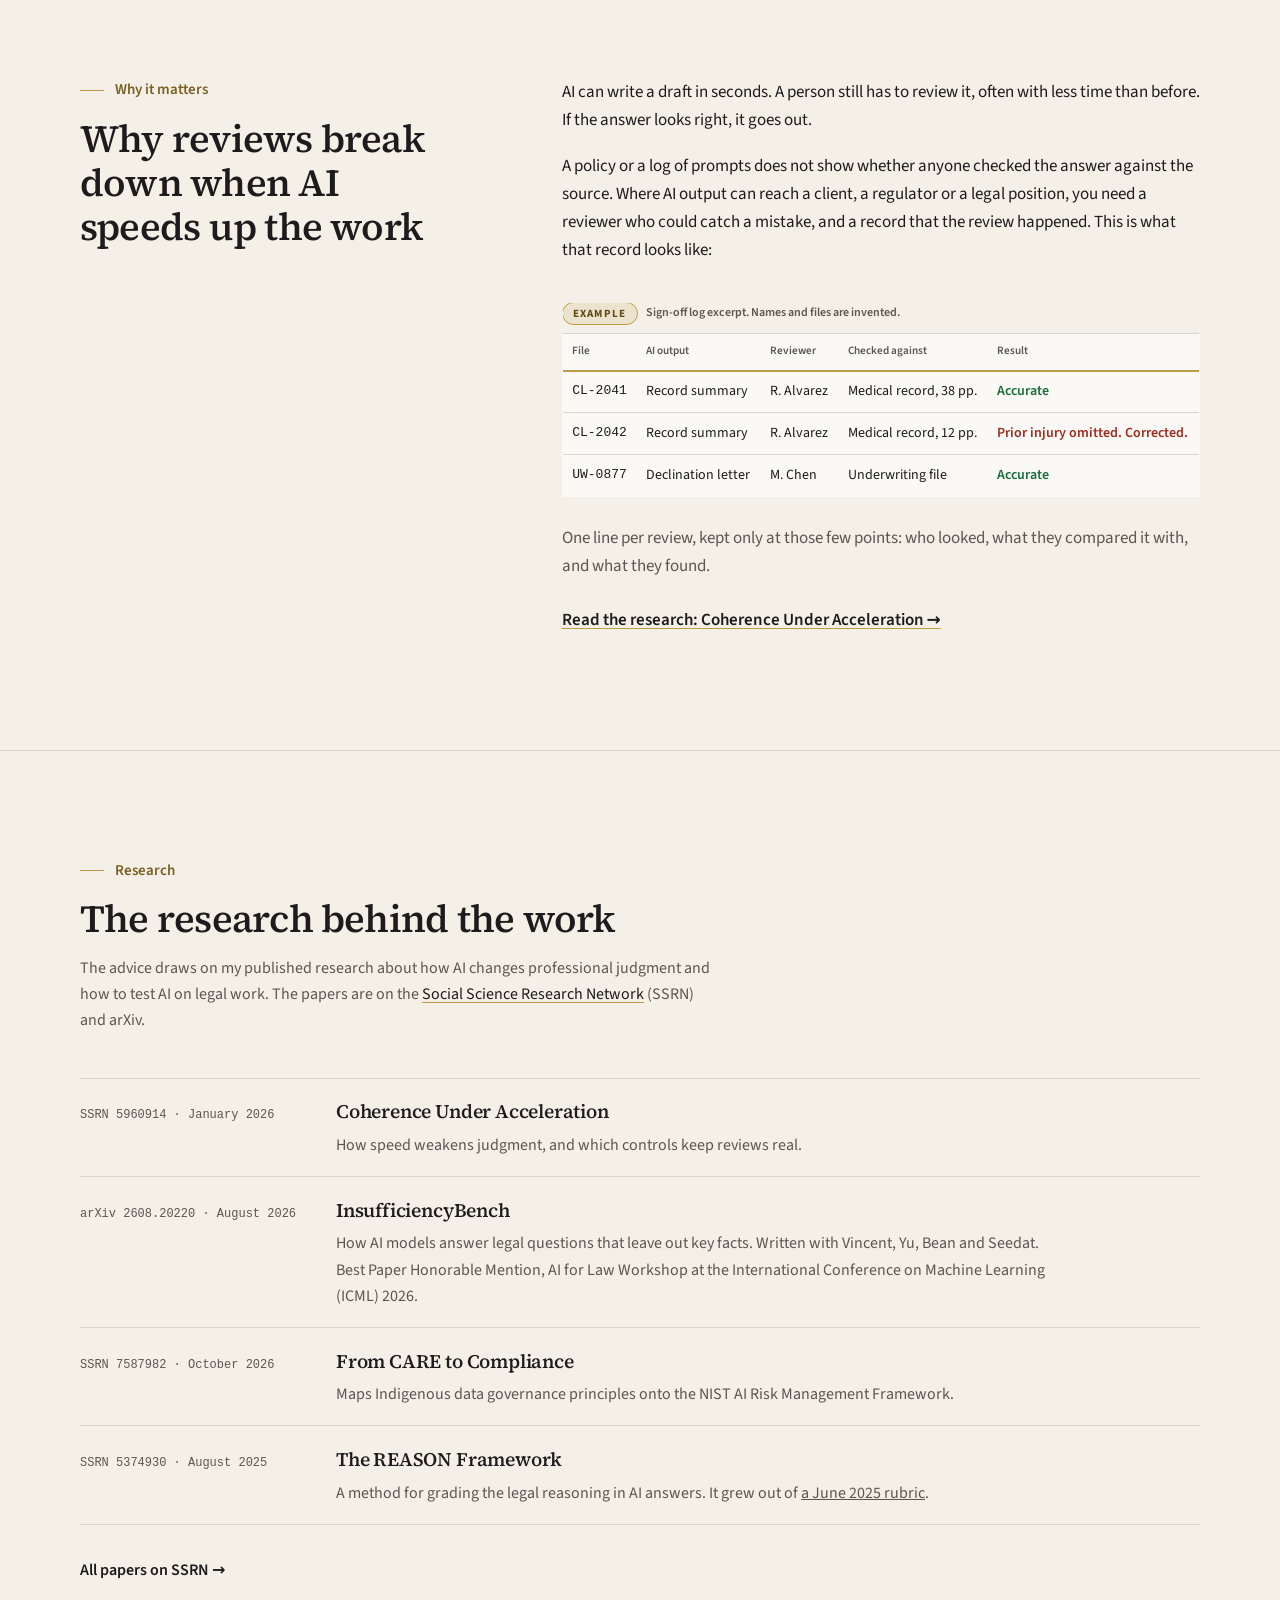
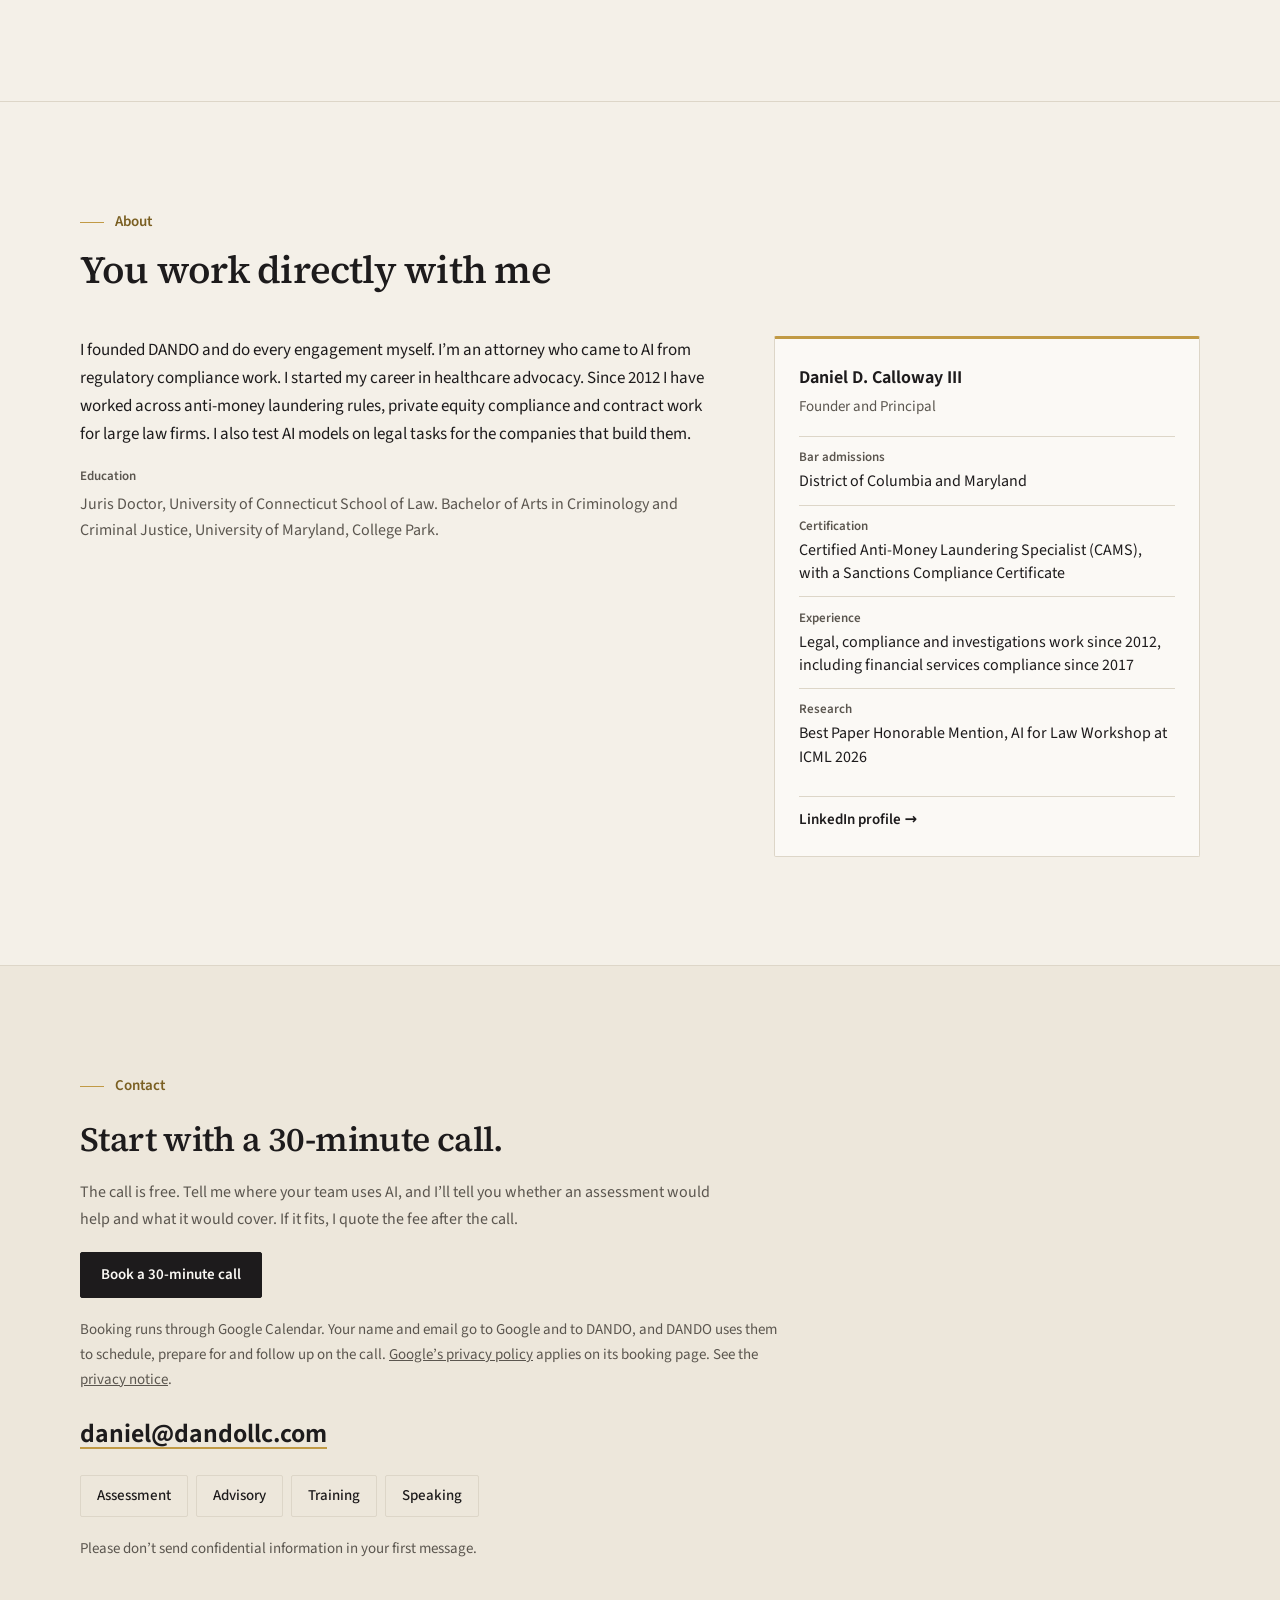
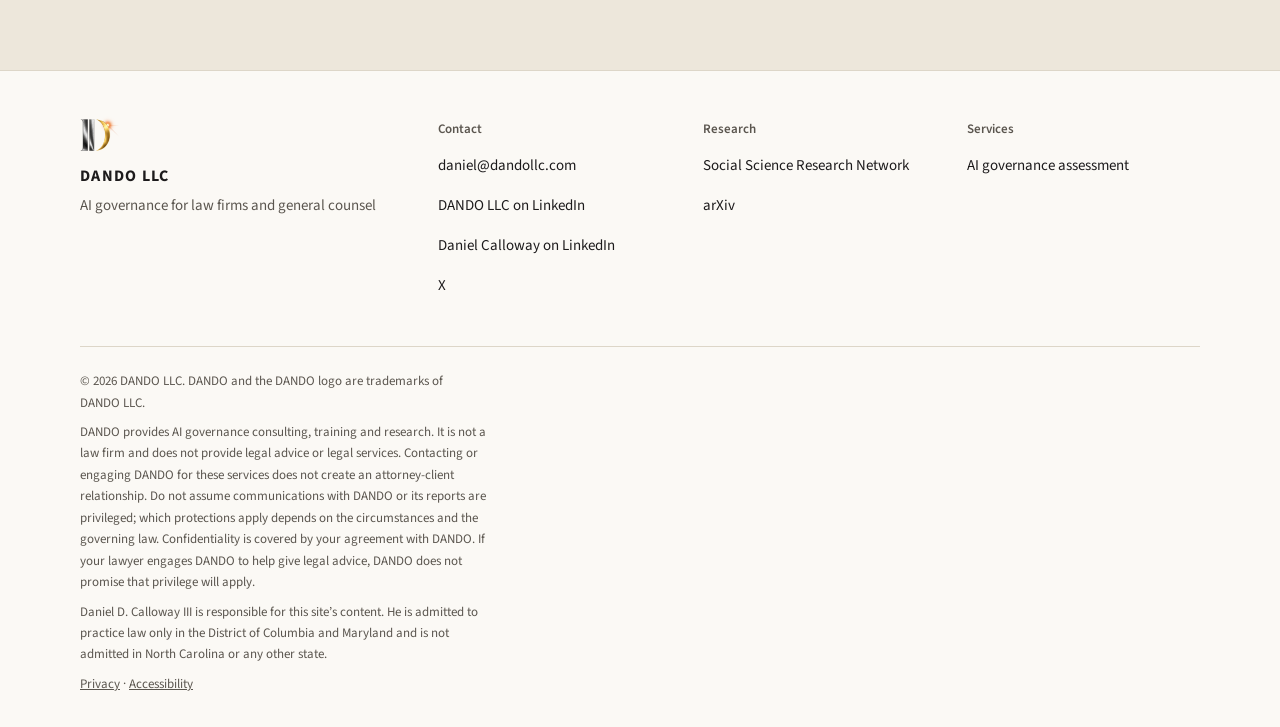
==== commit 37923fc7: "Example summary line, list label and table spacing" ====
--- a/index.html
+++ b/index.html
@@ -168,7 +168,7 @@
         </ul>
         <div class="frameworks-note">
           <details class="frameworks-list">
-            <summary>The frameworks and guidance the comparison uses</summary>
+            <summary>What the comparison uses</summary>
             <ul>
               <li>The National Institute of Standards and Technology (NIST) AI Risk Management Framework</li>
               <li>The National Association of Insurance Commissioners (NAIC) Model Bulletin on the use of AI systems by insurers (the model text, not any state&rsquo;s version)</li>
@@ -188,11 +188,11 @@
       </figure>
       <div class="offer-example-side">
       <span class="list-label">From the board summary</span>
-      <p class="example-pull">Four AI uses were found. Three of them touch policyholder data. In one, almost half the files sampled went unchecked.</p>
+      <p class="example-pull">Four AI uses were found. Three of them touch policyholder data. In one, staff did not check the records in 9 of the 20 files sampled.</p>
       <details class="report-text">
         <summary>Read the example report as text</summary>
         <p><strong>AI governance assessment.</strong> Prepared for the General Counsel, Harborline Mutual Insurance Company. Illustrative example. The company and its figures are invented.</p>
-        <p><strong>Summary for the board.</strong> Four AI uses were found. Three of them touch policyholder data. In one, almost half the files sampled went unchecked.</p>
+        <p><strong>Summary for the board.</strong> Four AI uses were found. Three of them touch policyholder data. In one, staff did not check the records in 9 of the 20 files sampled.</p>
         <p><strong>What was found.</strong> Claims staff use an AI tool to summarize medical records on 60 percent of injury claims. The summaries are accepted without a check against the records in 9 of the 20 files sampled. Underwriting uses a second tool to draft declination letters; every letter is read by an underwriter before it goes out. Two further tools are used by individual staff without approval.</p>
         <p><strong>Risks, ranked.</strong></p>
         <ul>
@@ -280,8 +280,8 @@
         <caption><span class="example-tag">Example</span>Sign-off log excerpt. Names and files are invented.</caption>
         <thead role="rowgroup"><tr role="row"><th scope="col" role="columnheader">File</th><th scope="col" role="columnheader">AI output</th><th scope="col" role="columnheader">Reviewer</th><th scope="col" role="columnheader">Checked against</th><th scope="col" role="columnheader">Result</th></tr></thead>
         <tbody role="rowgroup">
-          <tr role="row"><td role="cell" data-label="File">CL-2041</td><td role="cell" data-label="AI output">Record summary</td><td role="cell" data-label="Reviewer">R. Alvarez</td><td role="cell" data-label="Checked against">Medical record, 38 pp.</td><td role="cell" data-label="Result" class="ok">Accurate</td></tr>
-          <tr role="row"><td role="cell" data-label="File">CL-2042</td><td role="cell" data-label="AI output">Record summary</td><td role="cell" data-label="Reviewer">R. Alvarez</td><td role="cell" data-label="Checked against">Medical record, 12 pp.</td><td role="cell" data-label="Result" class="fix">Prior injury omitted. Corrected.</td></tr>
+          <tr role="row"><td role="cell" data-label="File">CL-2041</td><td role="cell" data-label="AI output">Record summary</td><td role="cell" data-label="Reviewer">R. Alvarez</td><td role="cell" data-label="Checked against">Medical record, 38&nbsp;pp.</td><td role="cell" data-label="Result" class="ok">Accurate</td></tr>
+          <tr role="row"><td role="cell" data-label="File">CL-2042</td><td role="cell" data-label="AI output">Record summary</td><td role="cell" data-label="Reviewer">R. Alvarez</td><td role="cell" data-label="Checked against">Medical record, 12&nbsp;pp.</td><td role="cell" data-label="Result" class="fix">Prior injury omitted. Corrected.</td></tr>
           <tr role="row"><td role="cell" data-label="File">UW-0877</td><td role="cell" data-label="AI output">Declination letter</td><td role="cell" data-label="Reviewer">M. Chen</td><td role="cell" data-label="Checked against">Underwriting file</td><td role="cell" data-label="Result" class="ok">Accurate</td></tr>
         </tbody>
       </table>
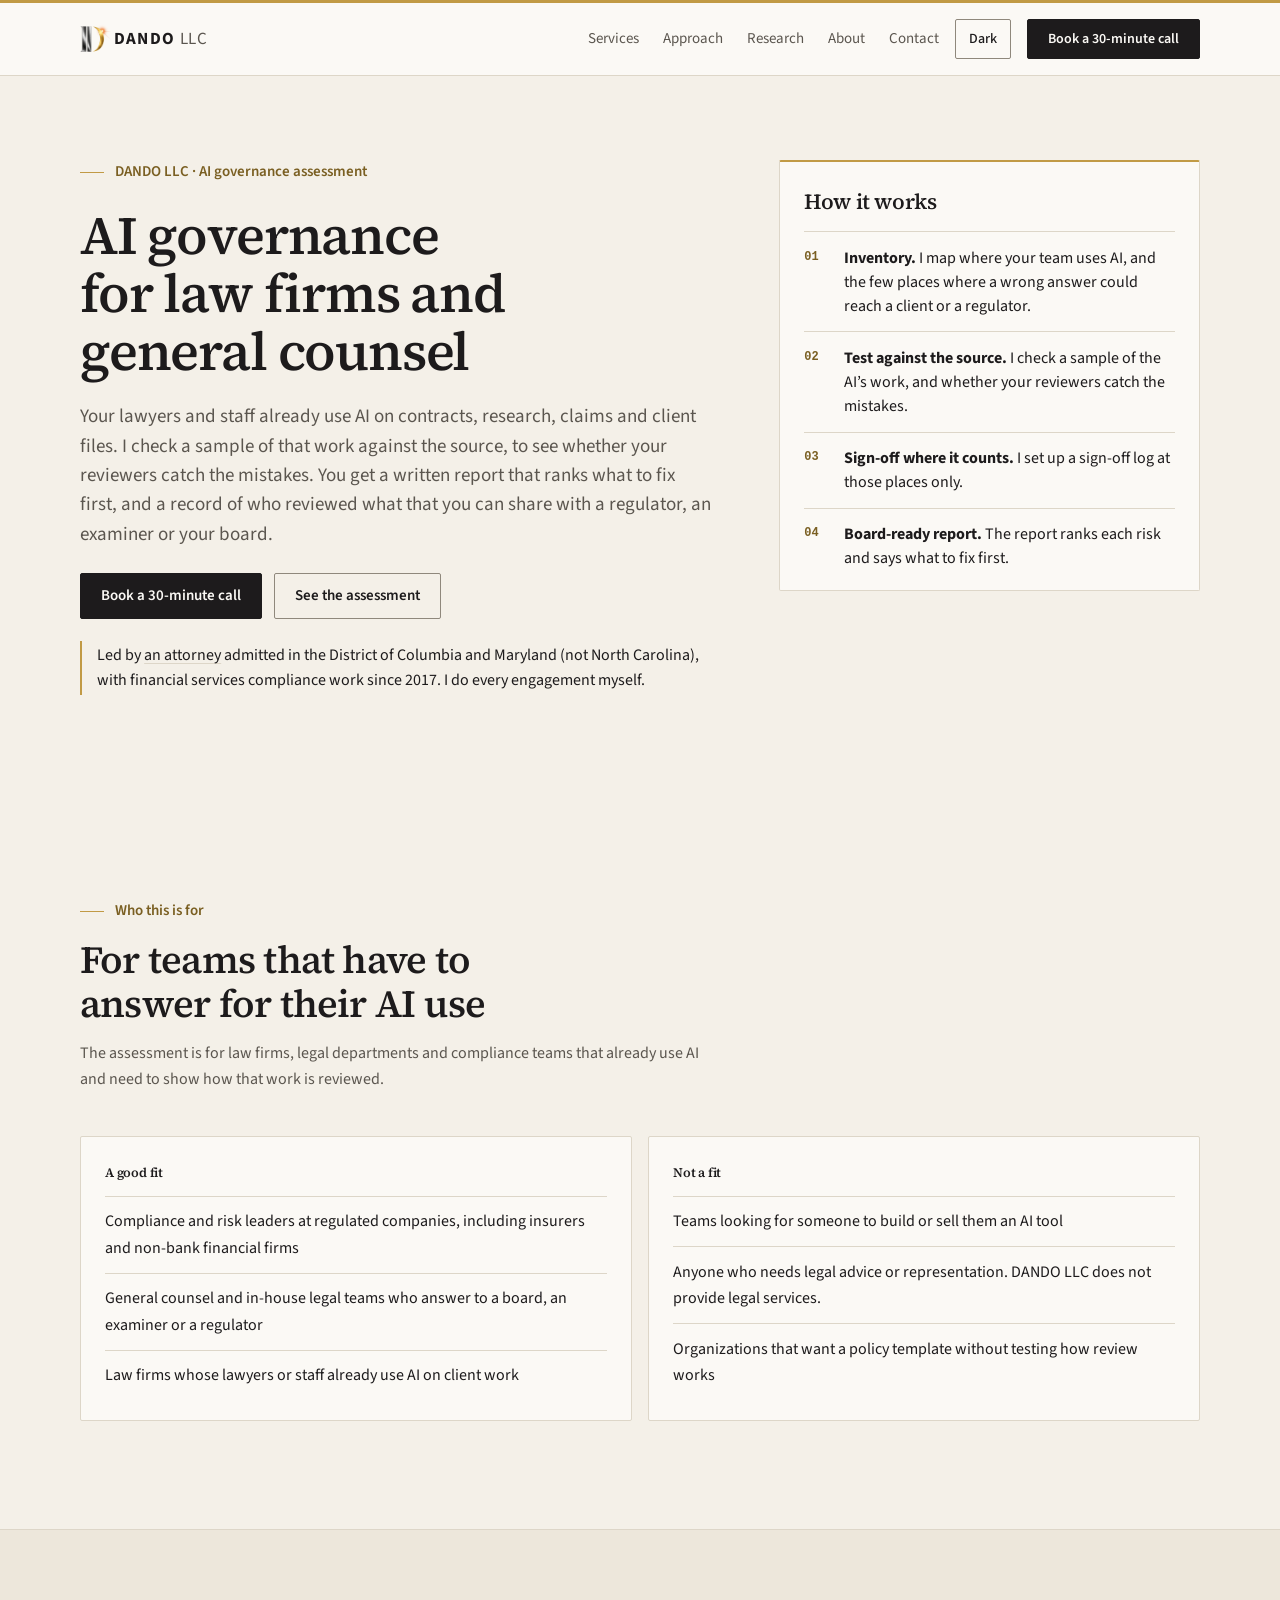
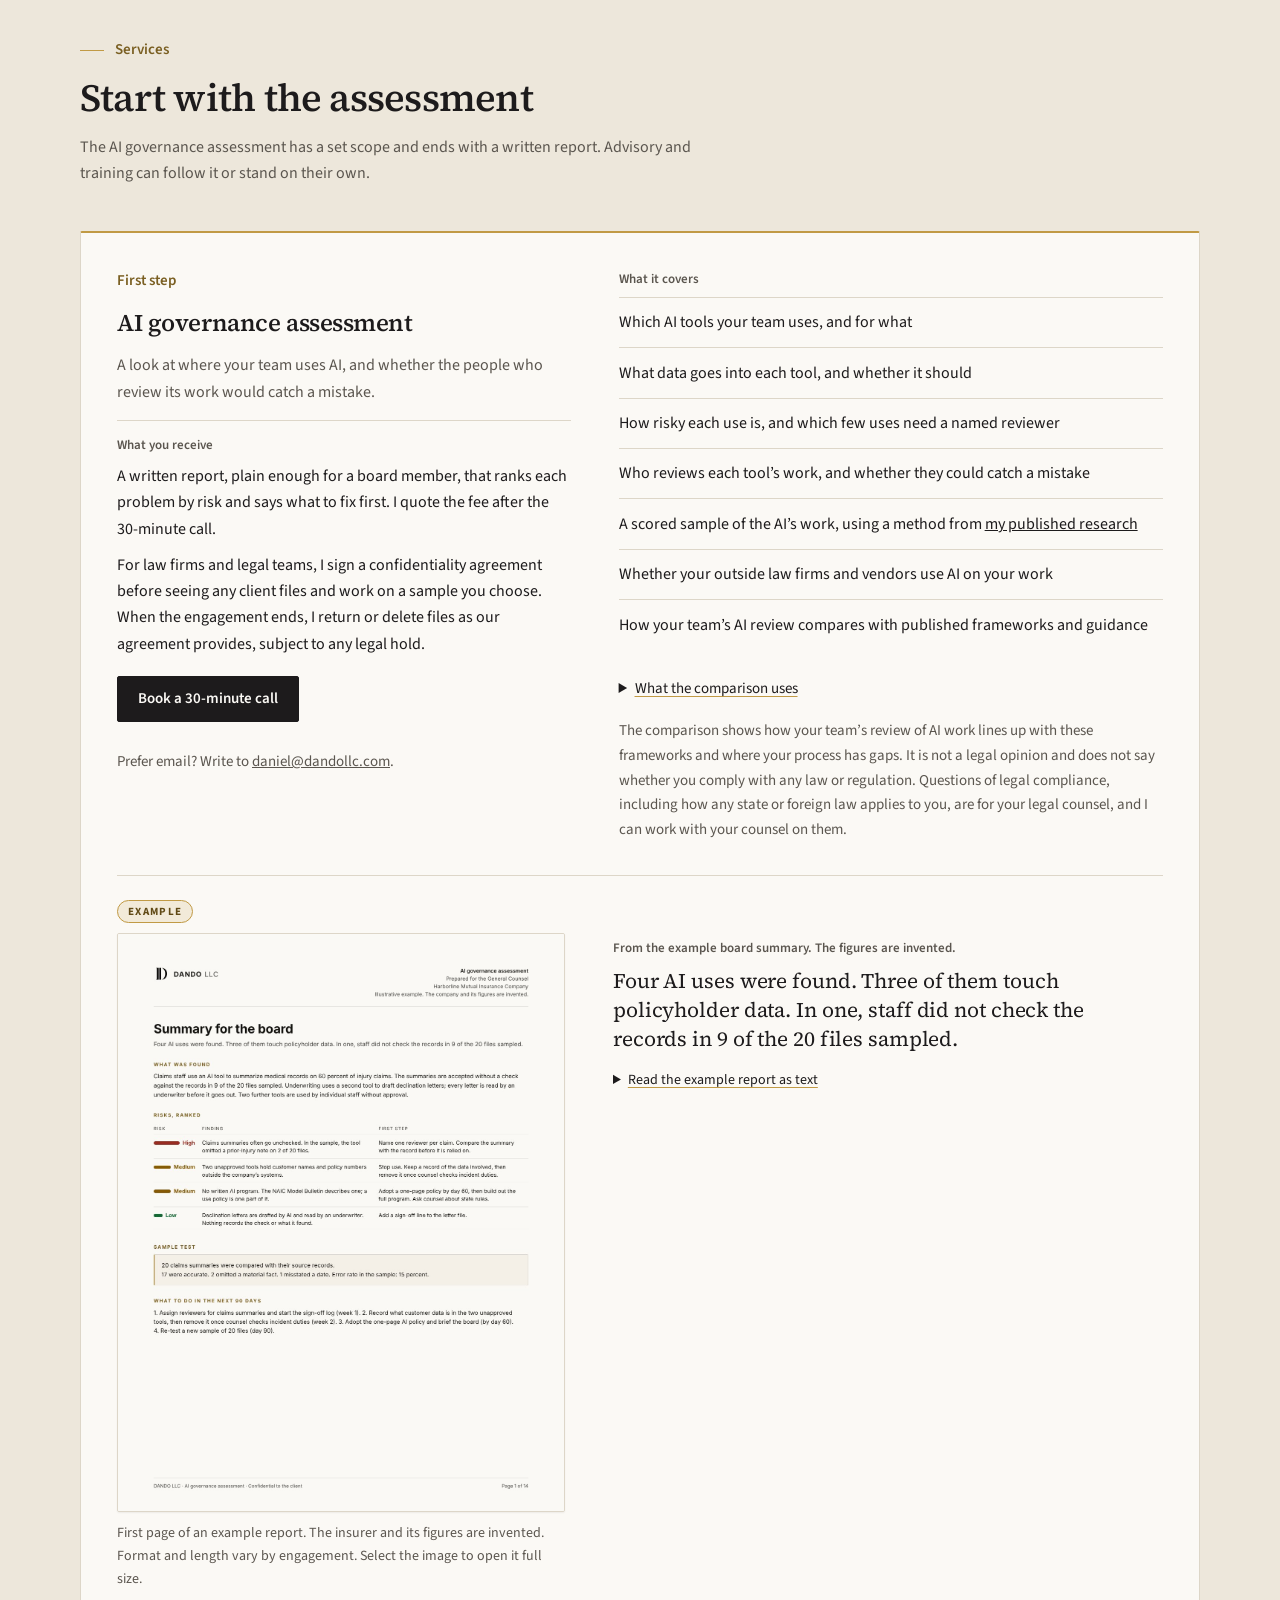
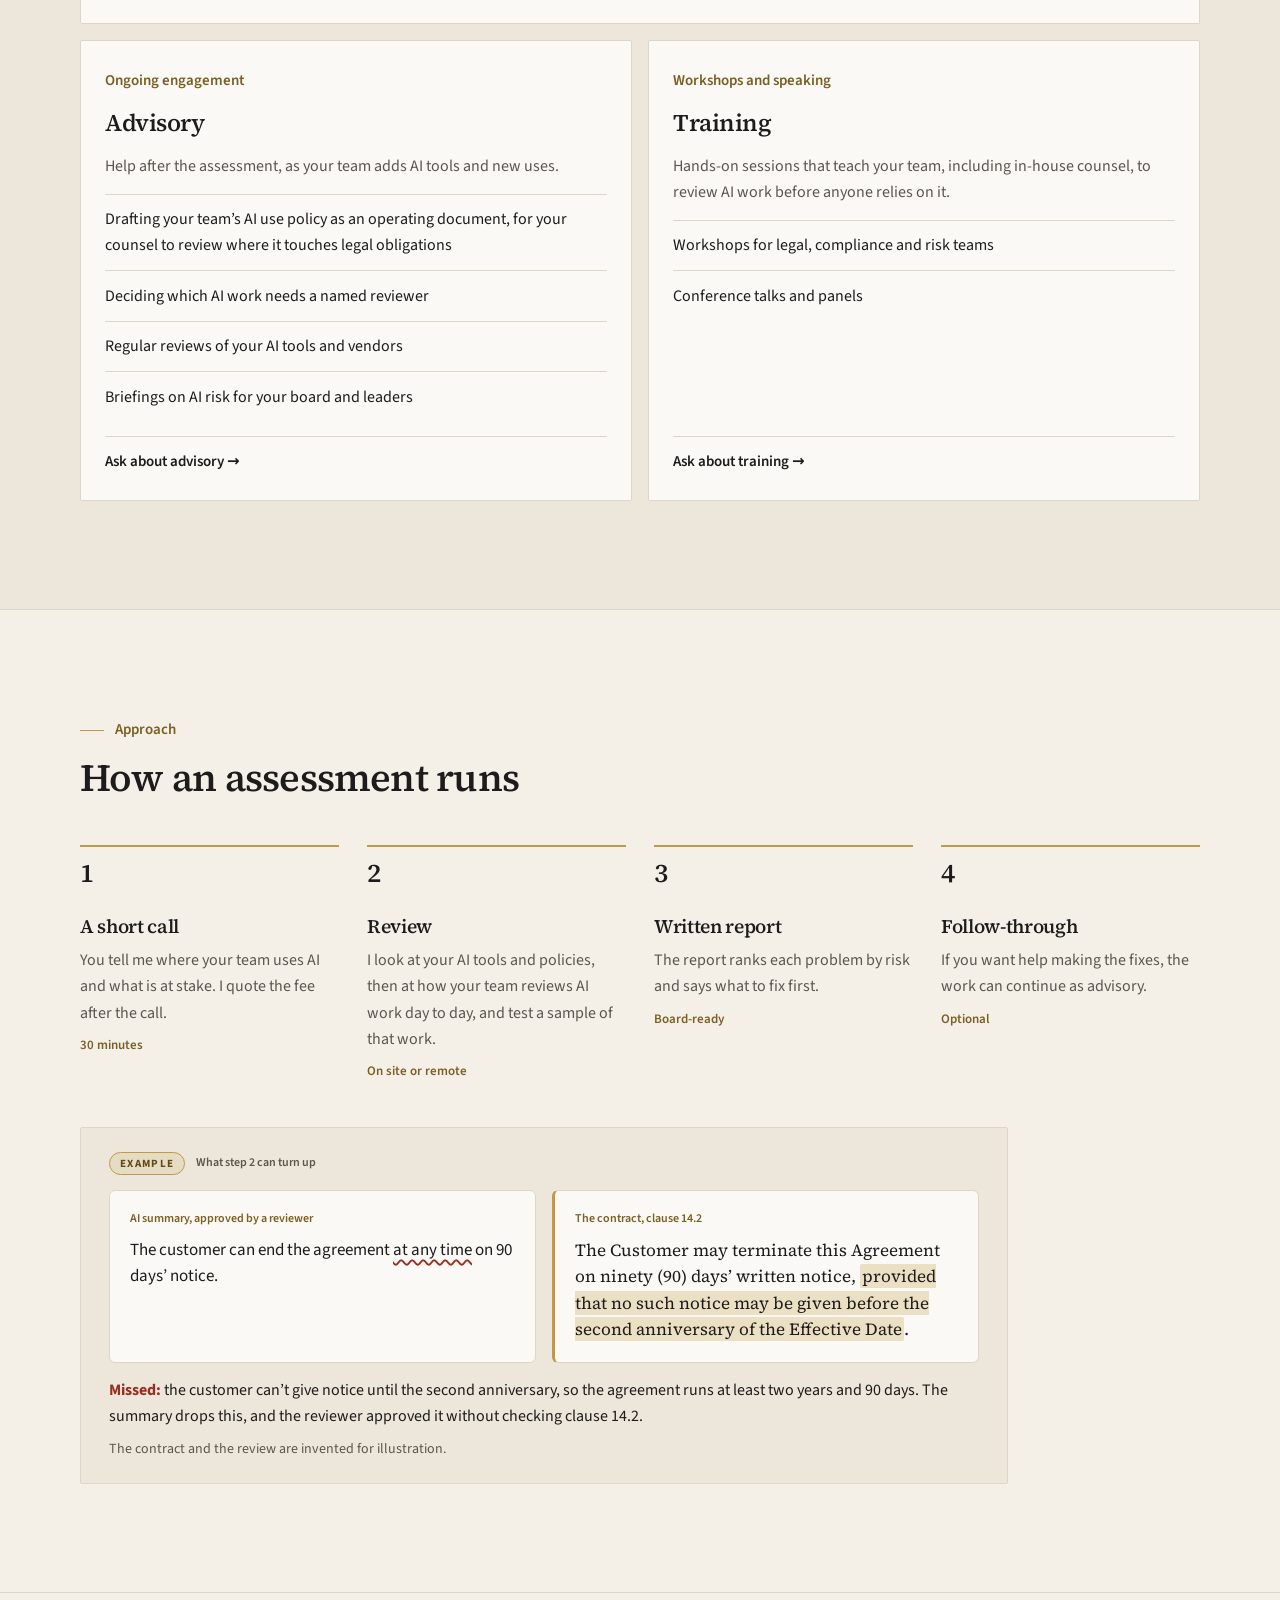
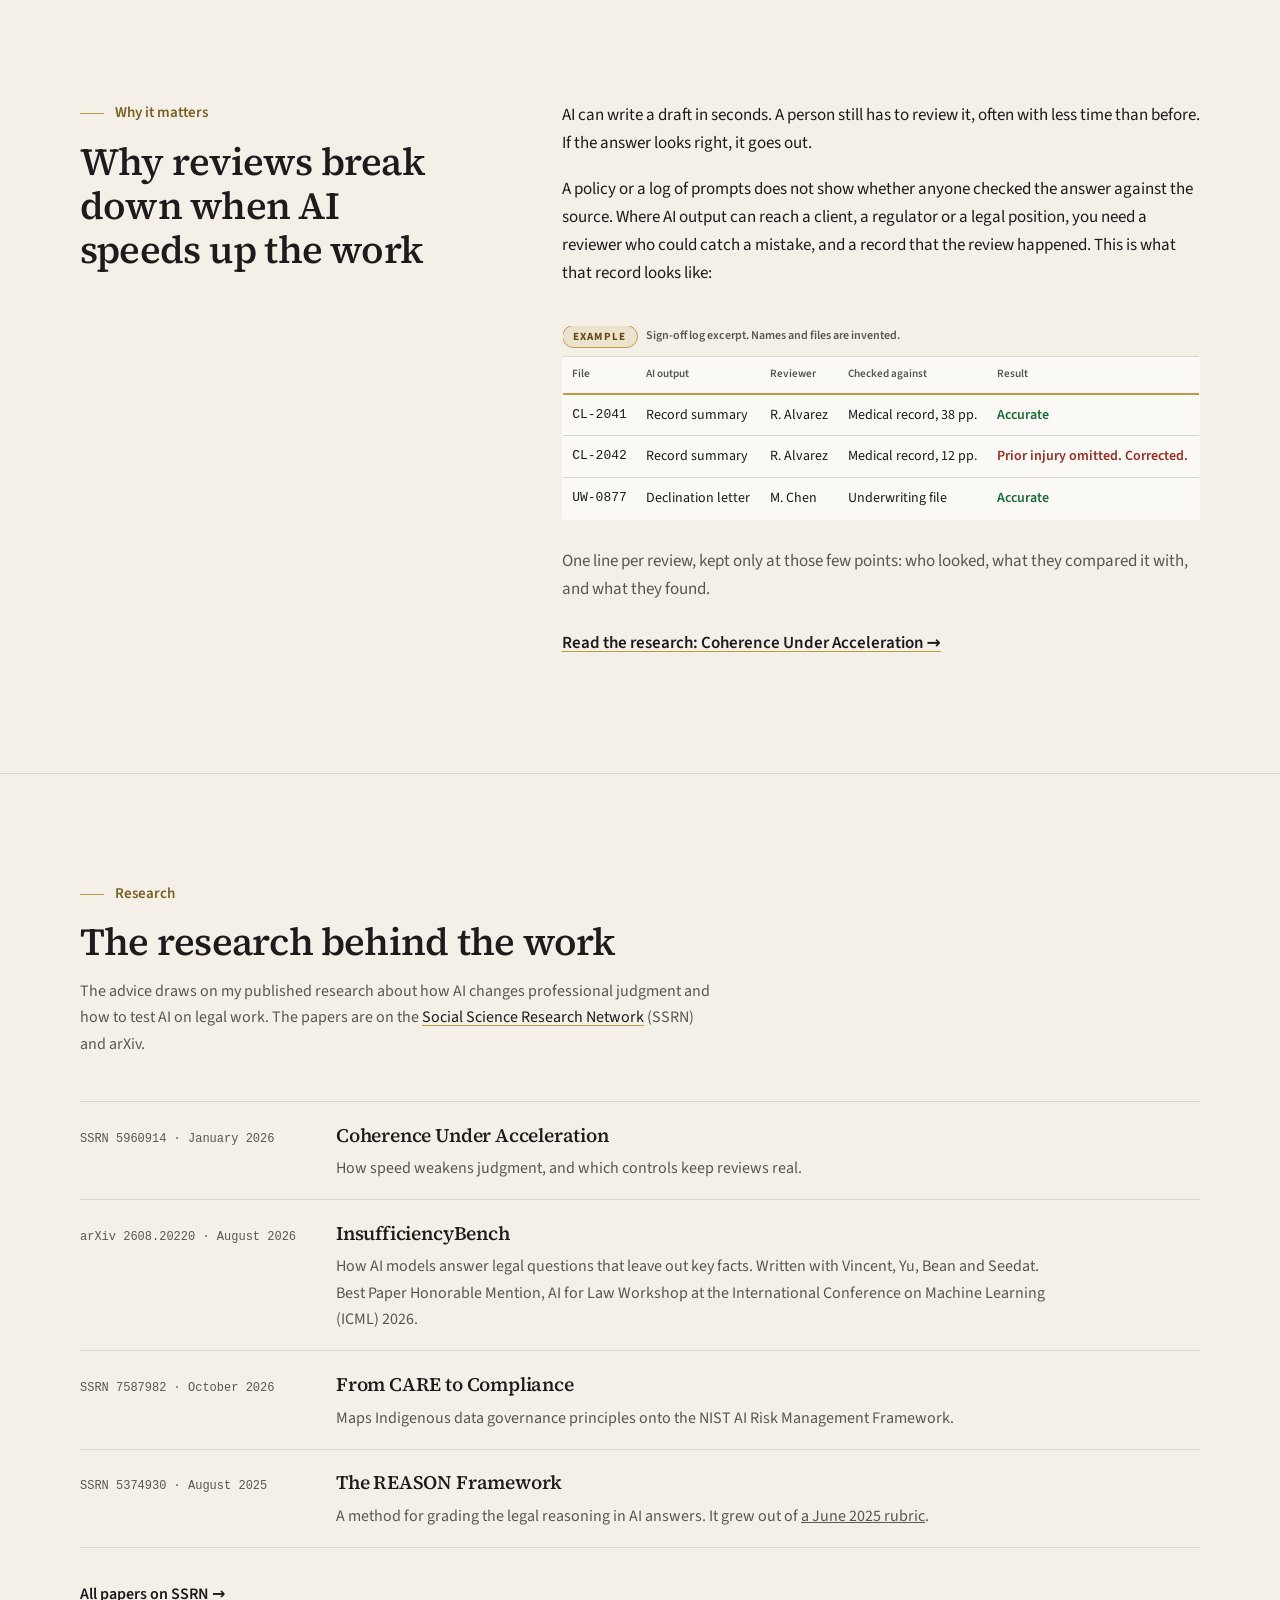
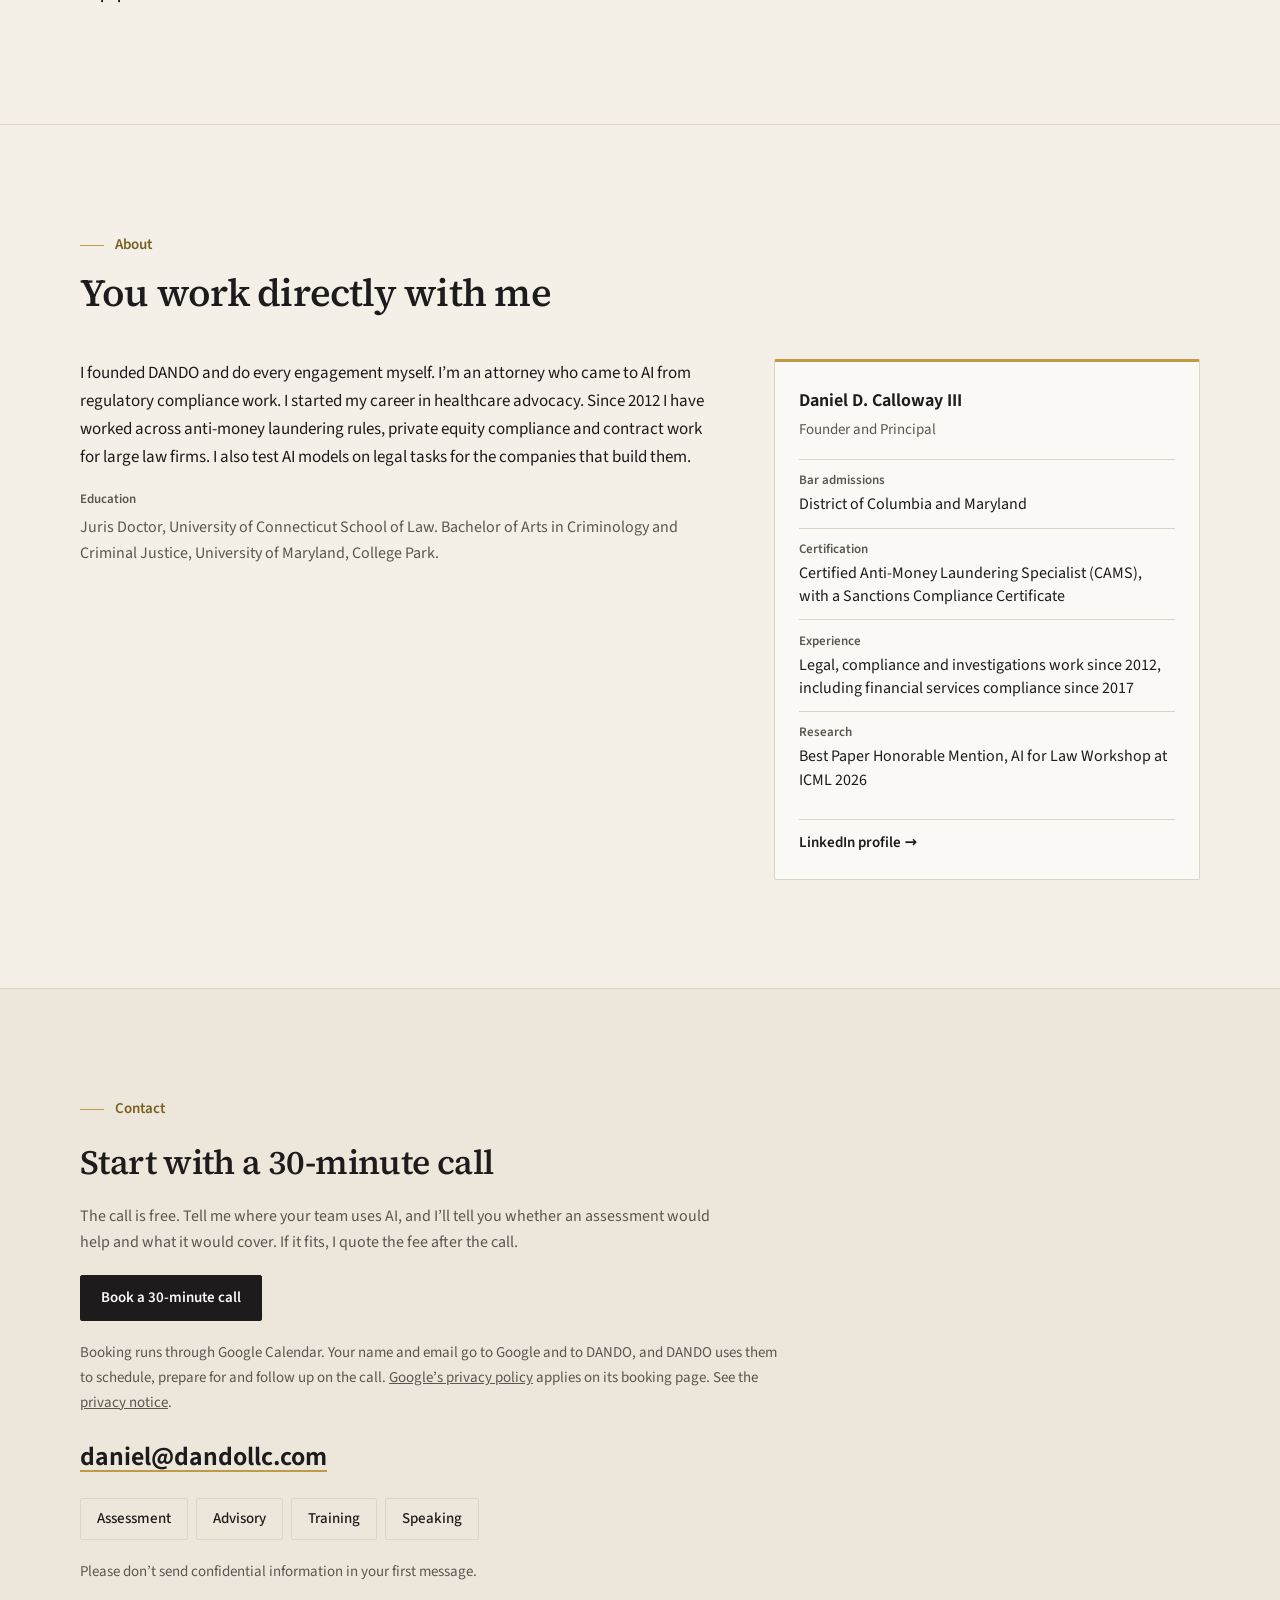
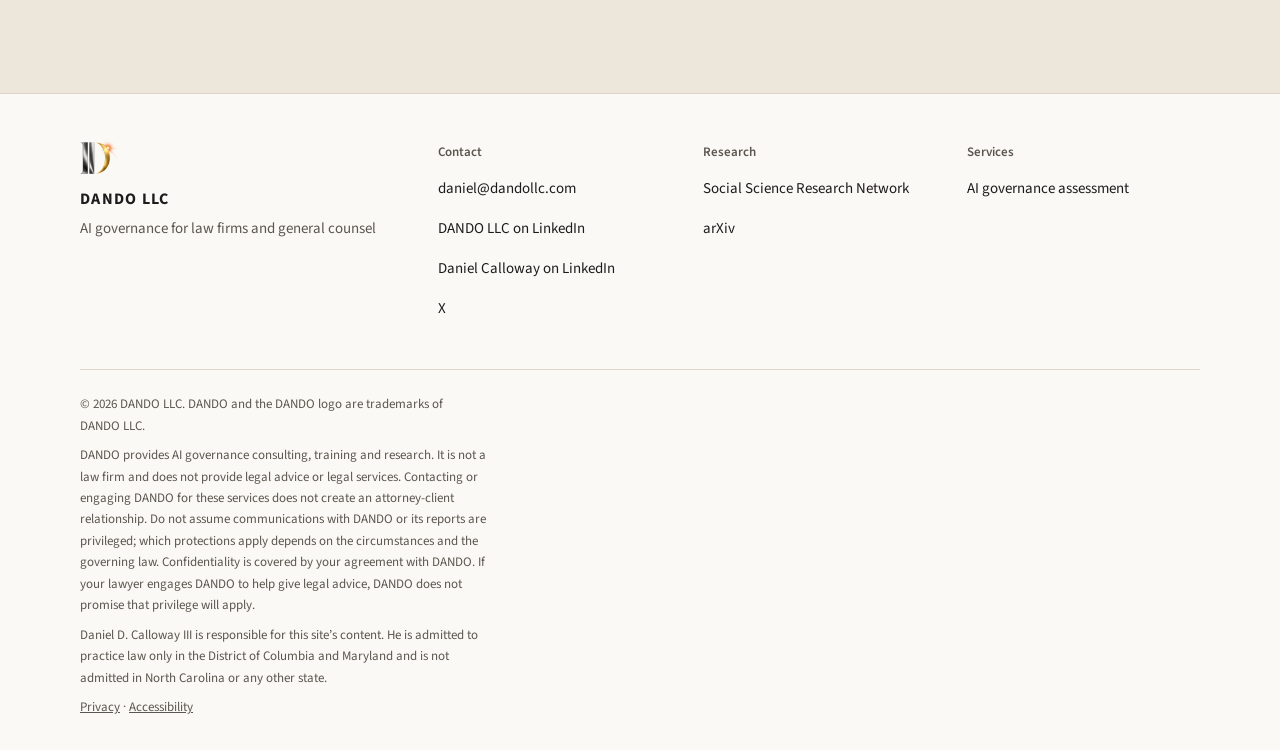
==== commit d41eb404: "Phone header booking button, fit list order, small links and labels" ====
--- a/index.html
+++ b/index.html
@@ -37,6 +37,7 @@
   "logo": "https://dandollc.com/dando-mark-flare-on-light.png",
   "email": "daniel@dandollc.com",
   "description": "AI governance assessments for law firms and general counsel.",
+  "areaServed": "US",
   "sameAs": [
     "https://www.linkedin.com/company/dando-llc/"
   ],
@@ -71,10 +72,9 @@
       <a href="#research">Research</a>
       <a href="#about">About</a>
       <a href="#contact">Contact</a>
-      <a class="btn btn-primary nav-cta" href="https://calendar.google.com/calendar/appointments/schedules/AcZssZ2Tv8VllMrl5kL9UvSXAp3iEmmsTnsm45xSdXyyjG5At5GldBkTYADpoZZcaoclMWQwm9wZTdU8" target="_blank" rel="noopener" data-book>Book a 30-minute call</a>
+      <button class="theme-btn" type="button" id="theme-btn" aria-pressed="false">Dark</button>
     </nav>
-    <button class="theme-btn" type="button" id="theme-btn" aria-pressed="false">Dark</button>
-    <a class="btn btn-primary header-cta" href="https://calendar.google.com/calendar/appointments/schedules/AcZssZ2Tv8VllMrl5kL9UvSXAp3iEmmsTnsm45xSdXyyjG5At5GldBkTYADpoZZcaoclMWQwm9wZTdU8" target="_blank" rel="noopener" data-book>Book a 30-minute call</a>
+    <a class="btn btn-primary header-cta" href="https://calendar.google.com/calendar/appointments/schedules/AcZssZ2Tv8VllMrl5kL9UvSXAp3iEmmsTnsm45xSdXyyjG5At5GldBkTYADpoZZcaoclMWQwm9wZTdU8" target="_blank" rel="noopener" data-book><span class="cta-long">Book a 30-minute call</span><span class="cta-short">Book a call</span></a>
     <button class="menu-btn" type="button" aria-expanded="false" aria-controls="site-nav">Menu</button>
   </div>
 </header>
@@ -117,9 +117,9 @@
       <div class="offer">
         <h3 class="offer-type">A good fit</h3>
         <ul>
+          <li>Compliance and risk leaders at regulated companies, including insurers and non-bank financial firms</li>
+          <li>General counsel and in-house legal teams who answer to a board, an examiner or a regulator</li>
           <li>Law firms whose lawyers or staff already use AI on client work</li>
-          <li>General counsel and in-house legal teams who answer to a board, an examiner or a regulator</li>
-          <li>Compliance and risk leaders at regulated companies, including insurers and banks</li>
         </ul>
       </div>
       <div class="offer">
@@ -154,6 +154,7 @@
           <p>For law firms and legal teams, I sign a confidentiality agreement before seeing any client files and work on a sample you choose. When the engagement ends, I return or delete files as our agreement provides, subject to any legal hold.</p>
         </div>
         <a class="btn btn-primary" href="https://calendar.google.com/calendar/appointments/schedules/AcZssZ2Tv8VllMrl5kL9UvSXAp3iEmmsTnsm45xSdXyyjG5At5GldBkTYADpoZZcaoclMWQwm9wZTdU8" target="_blank" rel="noopener" data-book>Book a 30-minute call</a>
+        <p class="offer-alt">Prefer email? Write to <a href="mailto:daniel@dandollc.com?subject=Assessment%20inquiry">daniel@dandollc.com</a>.</p>
       </div>
       <div class="offer-scope">
         <span class="list-label">What it covers</span>
@@ -162,7 +163,7 @@
           <li>What data goes into each tool, and whether it should</li>
           <li>How risky each use is, and which few uses need a named reviewer</li>
           <li>Who reviews each tool&rsquo;s work, and whether they could catch a mistake</li>
-          <li>A scored sample of the AI&rsquo;s work, using a method from my published research</li>
+          <li>A scored sample of the AI&rsquo;s work, using a method from <a href="#research">my published research</a></li>
           <li>Whether your outside law firms and vendors use AI on your work</li>
           <li>How your team&rsquo;s AI review compares with published frameworks and guidance</li>
         </ul>
@@ -184,10 +185,10 @@
       <figure class="figure offer-exhibit">
         <span class="example-tag">Example</span>
         <a href="sample-report.jpg" target="_blank" rel="noopener"><img src="sample-report.jpg" width="1200" height="1553" loading="lazy" alt="Sample first page of an assessment report for a fictional insurer: a board summary, four risks ranked high to low with a first step for each, a sample test result, and a 90-day list."></a>
-        <figcaption>First page of an example report. The insurer and its figures are invented. Format and length vary by engagement.</figcaption>
+        <figcaption>First page of an example report. The insurer and its figures are invented. Format and length vary by engagement. Select the image to open it full size.</figcaption>
       </figure>
       <div class="offer-example-side">
-      <span class="list-label">From the board summary</span>
+      <span class="list-label">From the example board summary. The figures are invented.</span>
       <p class="example-pull">Four AI uses were found. Three of them touch policyholder data. In one, staff did not check the records in 9 of the 20 files sampled.</p>
       <details class="report-text">
         <summary>Read the example report as text</summary>
@@ -356,7 +357,7 @@
   <div class="wrap">
     <div class="contact-inner">
       <span class="eyebrow">Contact</span>
-      <h2 id="contact-title">Start with a 30-minute call.</h2>
+      <h2 id="contact-title">Start with a 30-minute call</h2>
       <p class="contact-lead">The call is free. Tell me where your team uses AI, and I&rsquo;ll tell you whether an assessment would help and what it would cover. If it fits, I quote the fee after the call.</p>
       <p><a href="https://calendar.google.com/calendar/appointments/schedules/AcZssZ2Tv8VllMrl5kL9UvSXAp3iEmmsTnsm45xSdXyyjG5At5GldBkTYADpoZZcaoclMWQwm9wZTdU8" target="_blank" rel="noopener" class="btn btn-primary" data-book>Book a 30-minute call</a></p>
       <p class="contact-note">Booking runs through Google Calendar. Your name and email go to Google and to DANDO, and DANDO uses them to schedule, prepare for and follow up on the call. <a href="https://policies.google.com/privacy" target="_blank" rel="noopener">Google&rsquo;s privacy policy</a> applies on its booking page. See the <a href="privacy.html">privacy notice</a>.</p>
--- a/styles.css
+++ b/styles.css
@@ -106,7 +106,8 @@
   .nav { display: flex; align-items: center; gap: 1.5rem; }
   .nav a { font-size: 0.9375rem; color: var(--muted); text-decoration: none; min-height: 44px; display: inline-flex; align-items: center; }
   .nav a:hover { color: var(--fg); }
-  .nav .nav-cta { display: none; }
+  .nav .theme-btn { margin-left: -0.5rem; }
+  .cta-short { display: none; }
   .theme-btn, .menu-btn {
     font: 500 0.875rem/1 var(--f-sans); color: var(--fg); background: transparent;
     border: 1px solid var(--line-strong); border-radius: var(--radius);
@@ -126,14 +127,12 @@
       overflow-y: auto; overscroll-behavior: contain;
     }
     .nav a { min-height: 48px; border-bottom: 1px solid var(--line); color: var(--fg); }
-    .nav .nav-cta { display: flex; justify-content: center; margin-top: 1rem; border: 0; color: var(--on-action); }
-    .nav .nav-cta:hover { color: var(--on-action); }
+    .nav .theme-btn { margin: 1rem 0 0; min-height: 46px; }
     html:not(.js) .nav { position: static; flex: 0 0 100%; padding-left: 0; padding-right: 0; border-bottom: 0; max-height: none; overflow: visible; }
     html:not(.js) .header-inner { flex-wrap: wrap; }
     html.js .nav { display: none; }
     html.js .nav.is-open { display: flex; }
     html.js .menu-btn { display: inline-flex; align-items: center; }
-    .header-cta { display: none !important; }
   }
 
   /* Buttons */
@@ -148,6 +147,17 @@
   .btn-secondary { background: transparent; color: var(--fg); border-color: var(--line-strong); }
   .btn-secondary:hover { border-color: var(--fg); }
   .header-cta { min-height: 40px; font-size: 0.875rem; }
+  @media (max-width: 520px) {
+    .cta-long { display: none; }
+    .cta-short { display: inline; }
+  }
+  @media (max-width: 350px) {
+    .header-inner { gap: 0.5rem; }
+    .brand { gap: 0.45rem; }
+    .brand-name { font-size: 0.9375rem; white-space: nowrap; }
+    .header-cta, .menu-btn { padding: 0 0.55rem; }
+  }
+  .offer-alt { margin-top: 0.9rem; font-size: 0.9375rem; color: var(--muted); }
 
   /* Sections */
   .section { padding-block: 4.5rem; }
